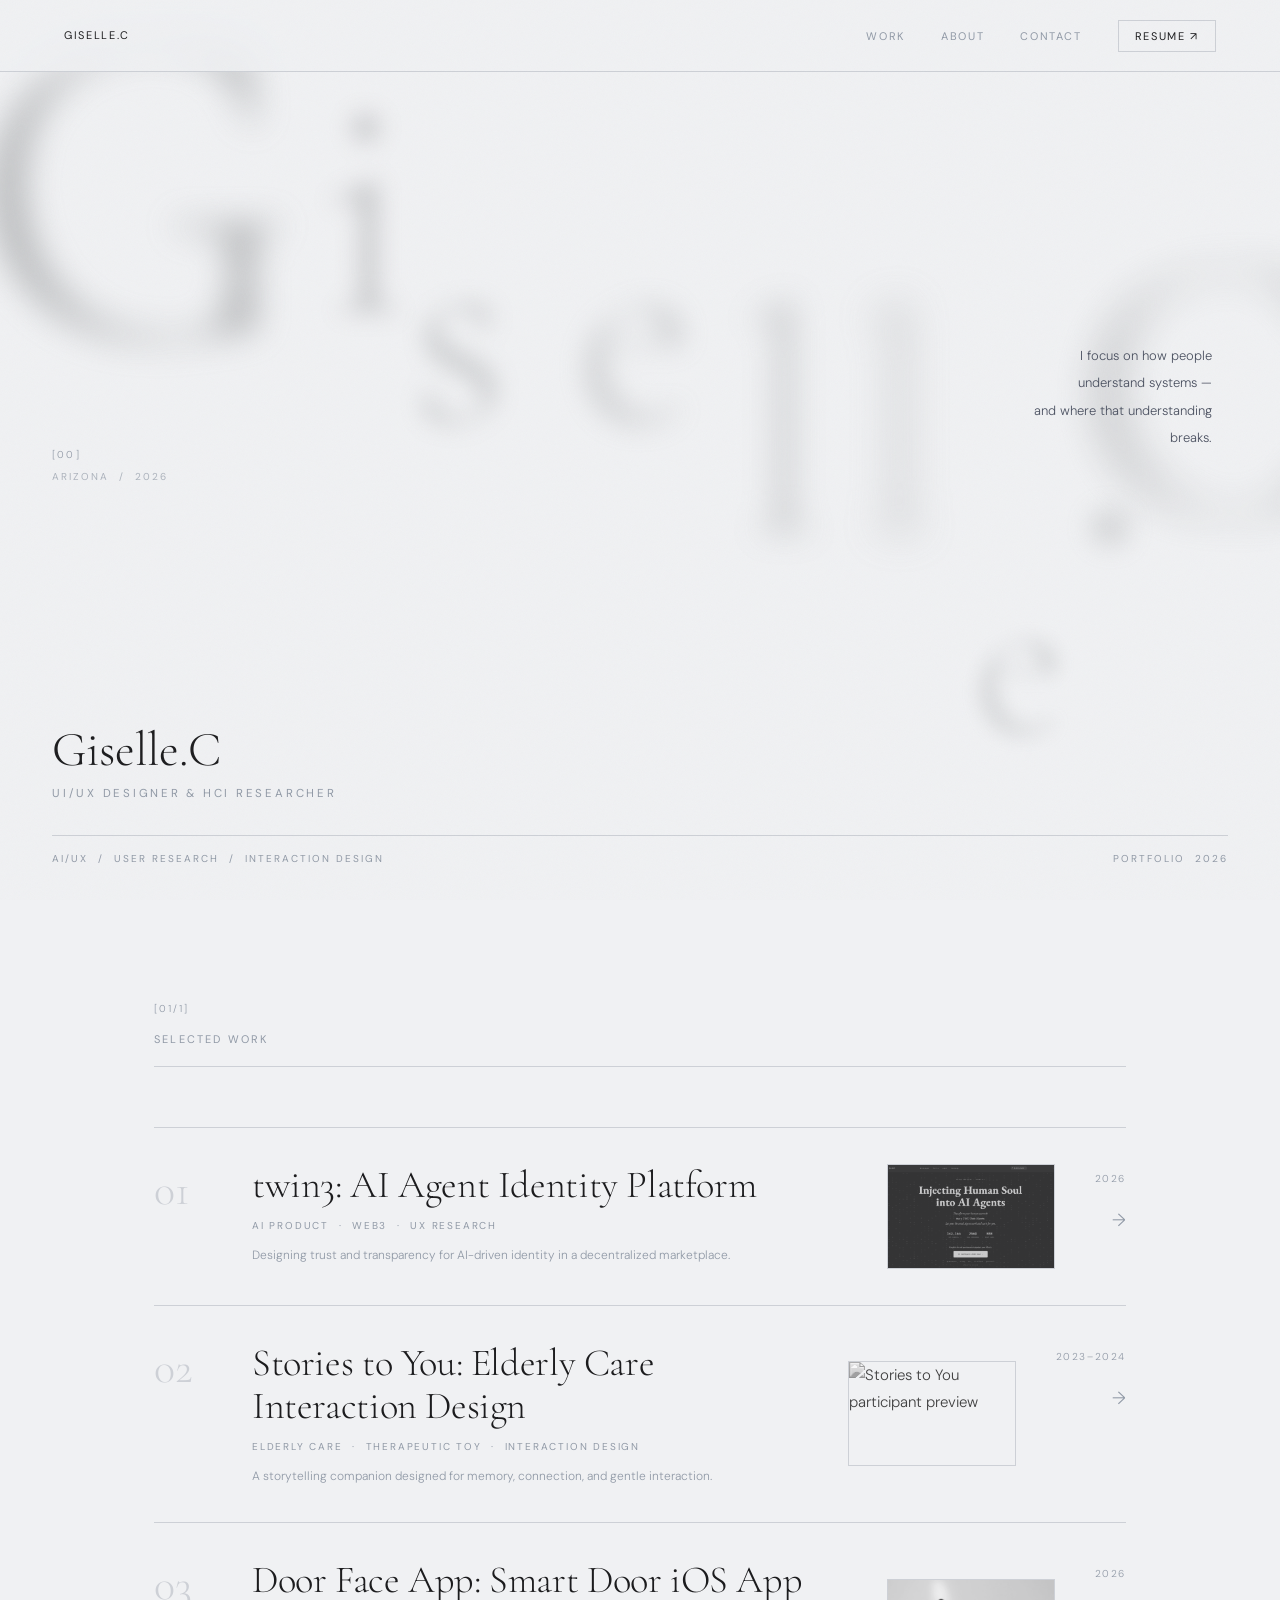
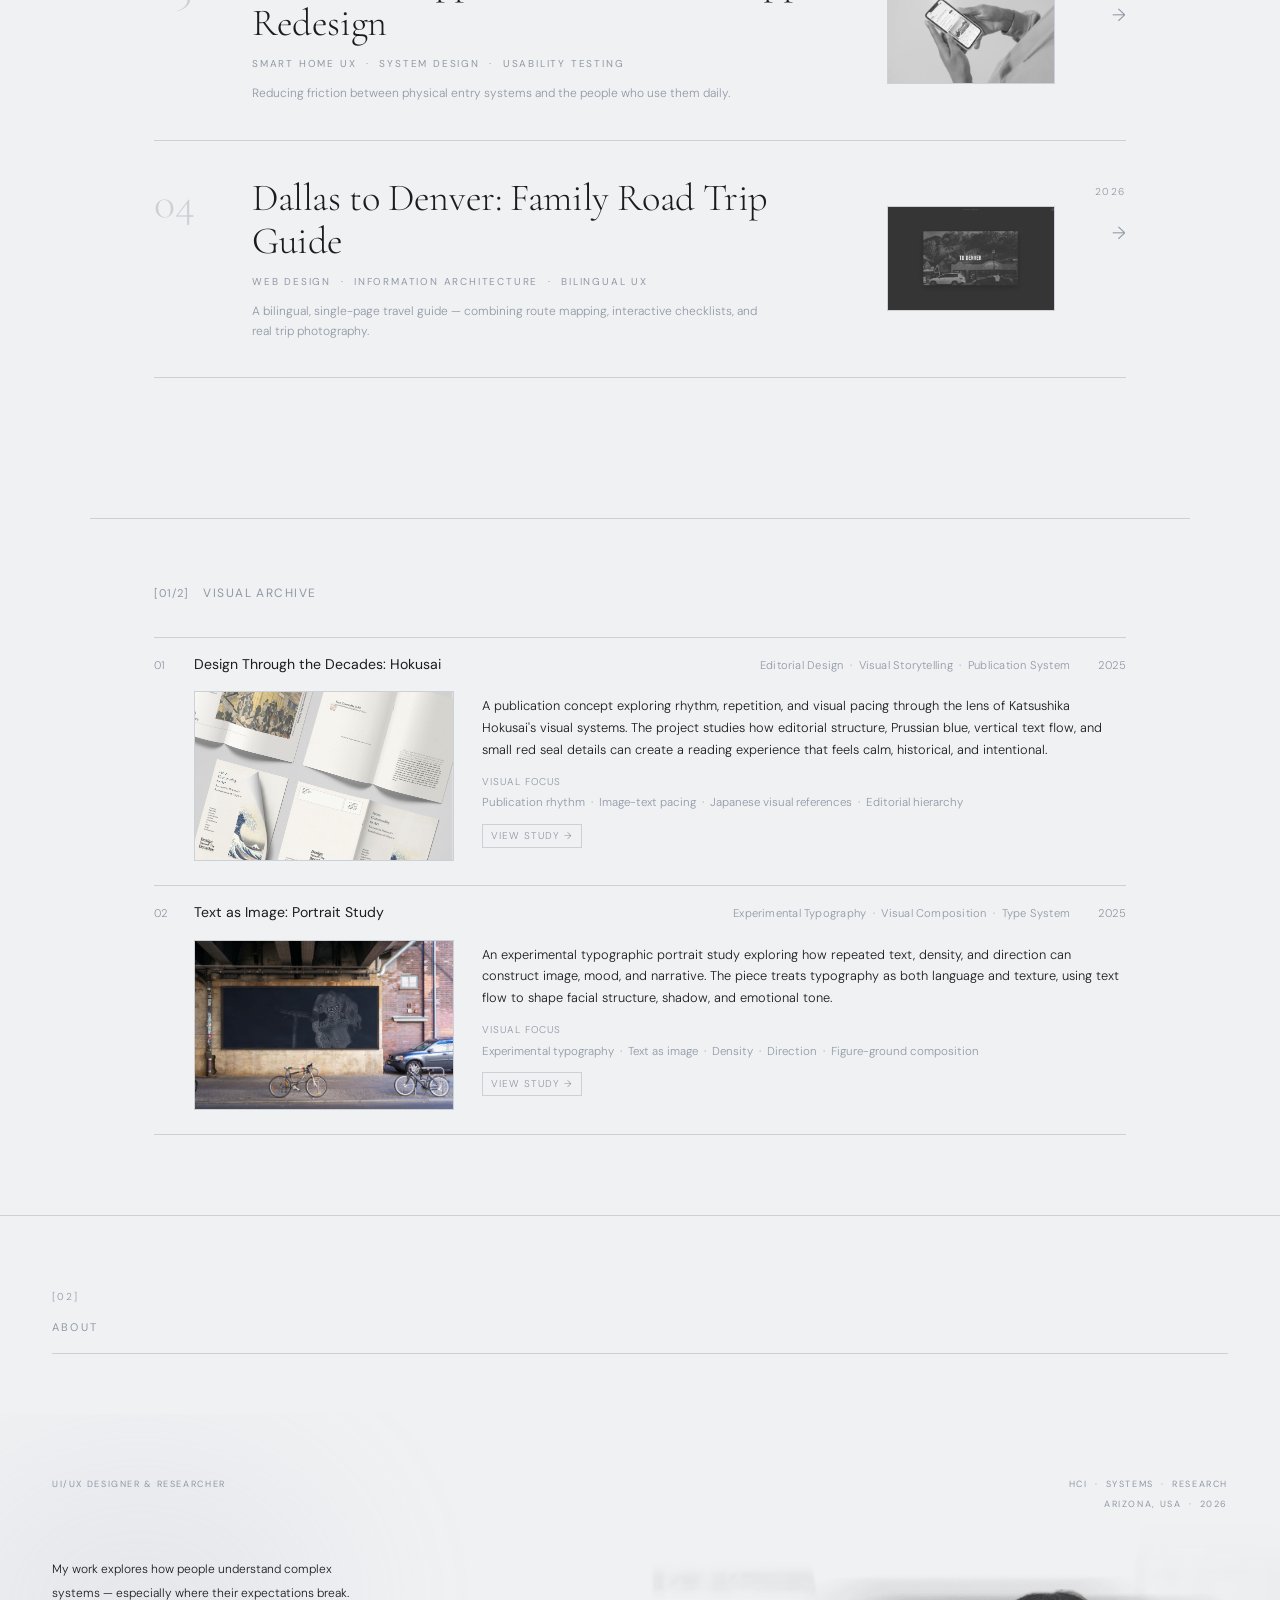
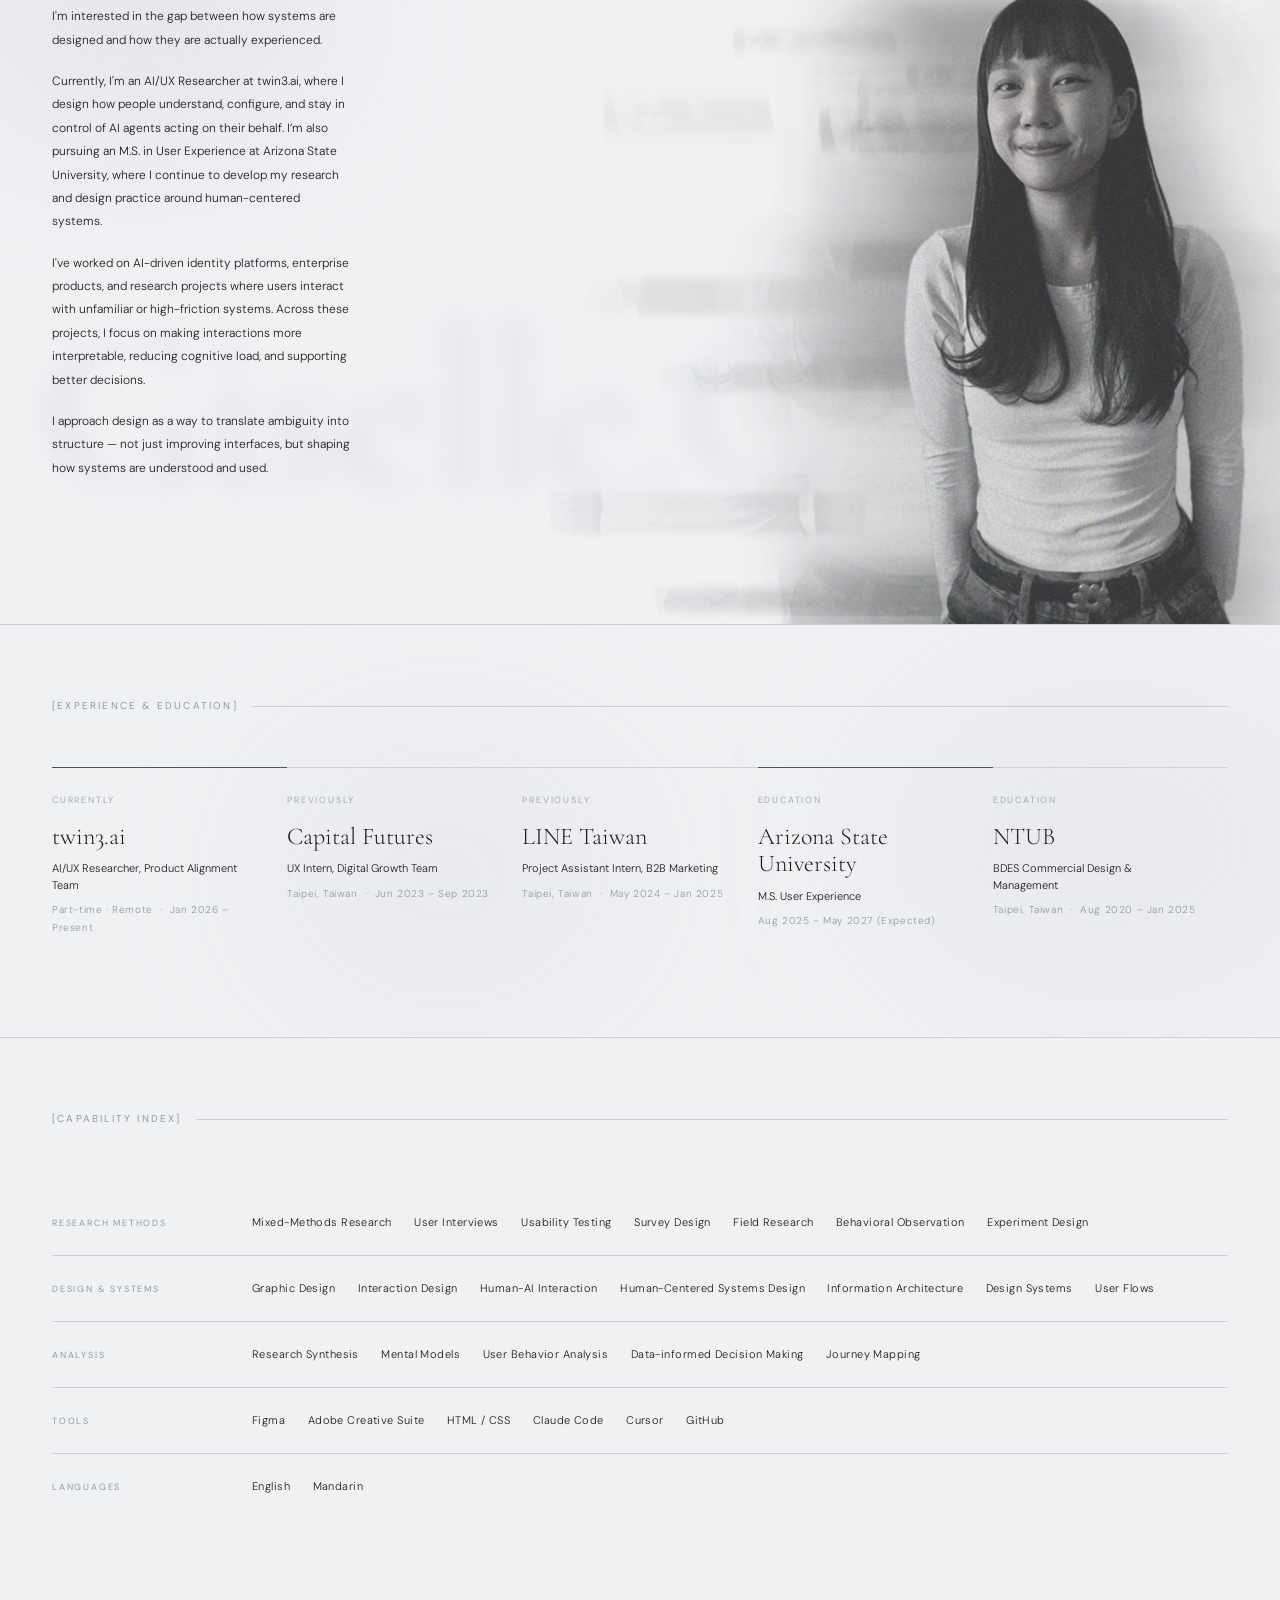
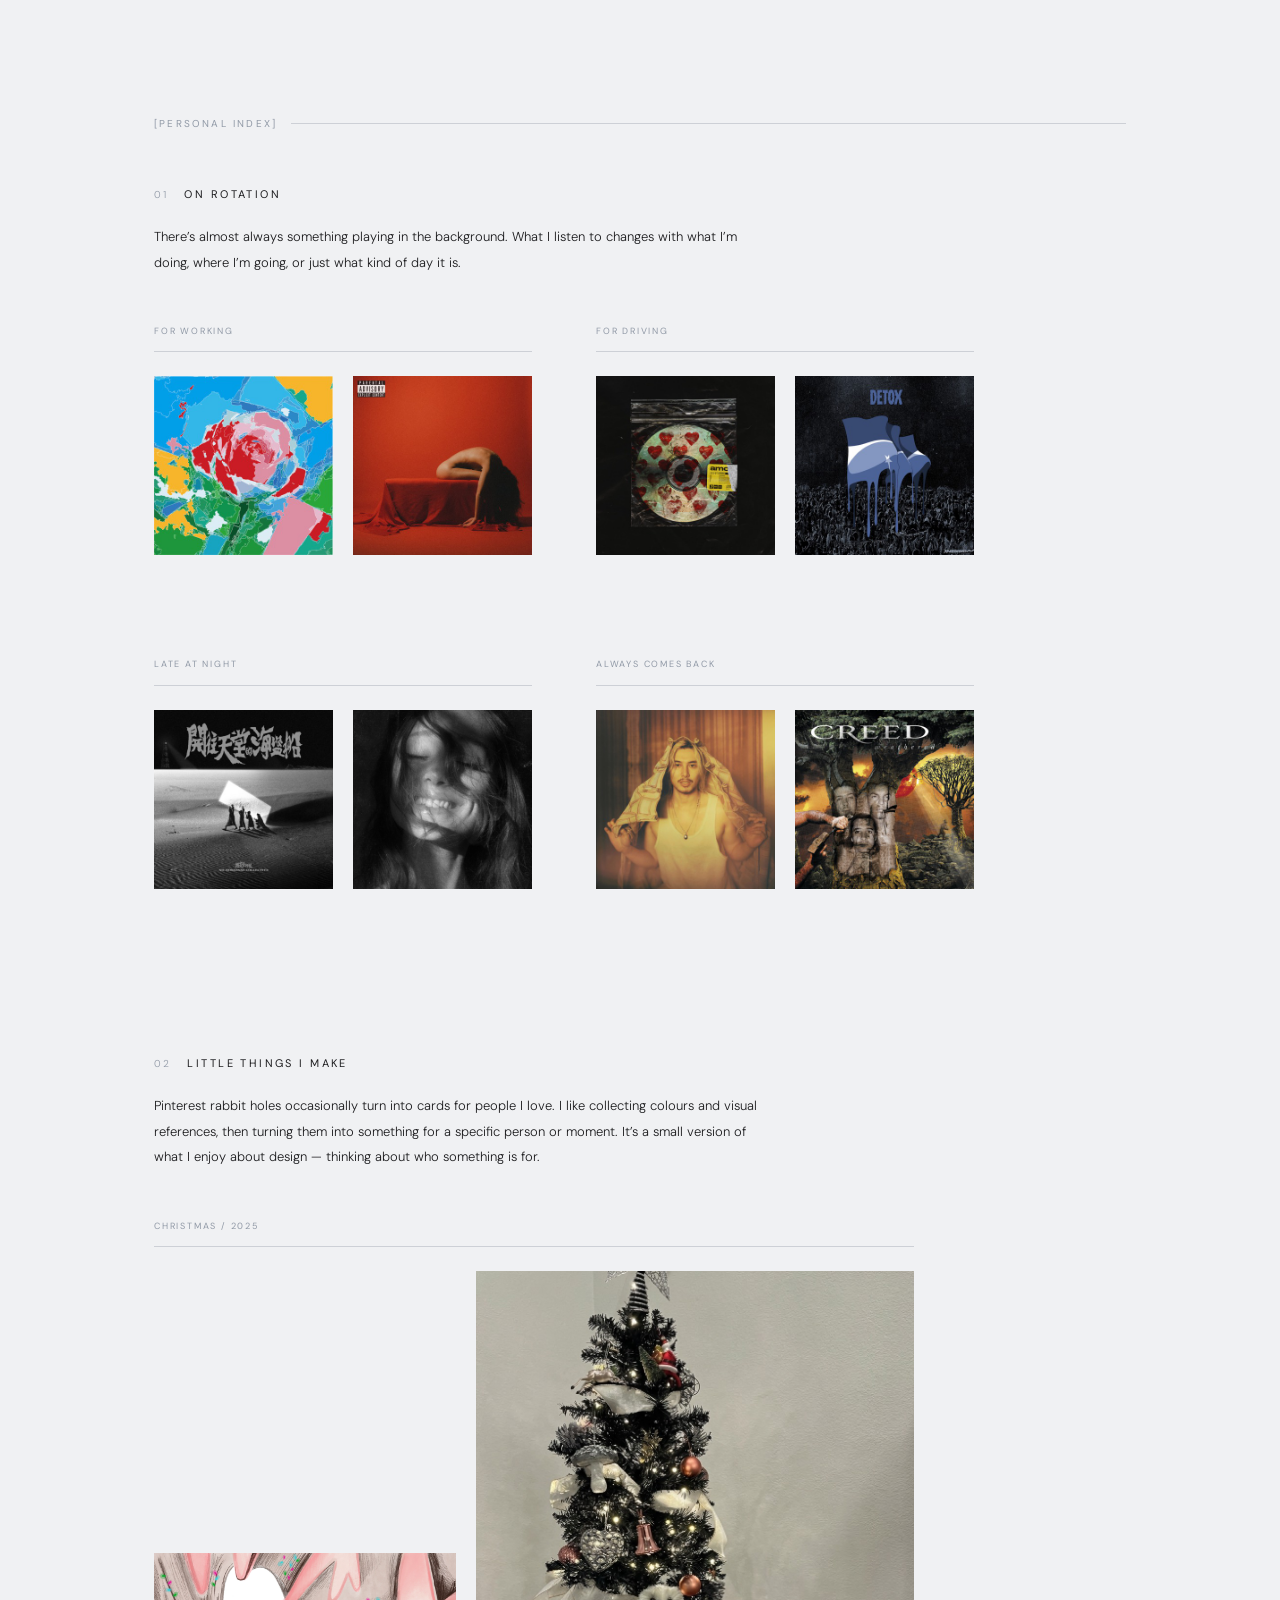
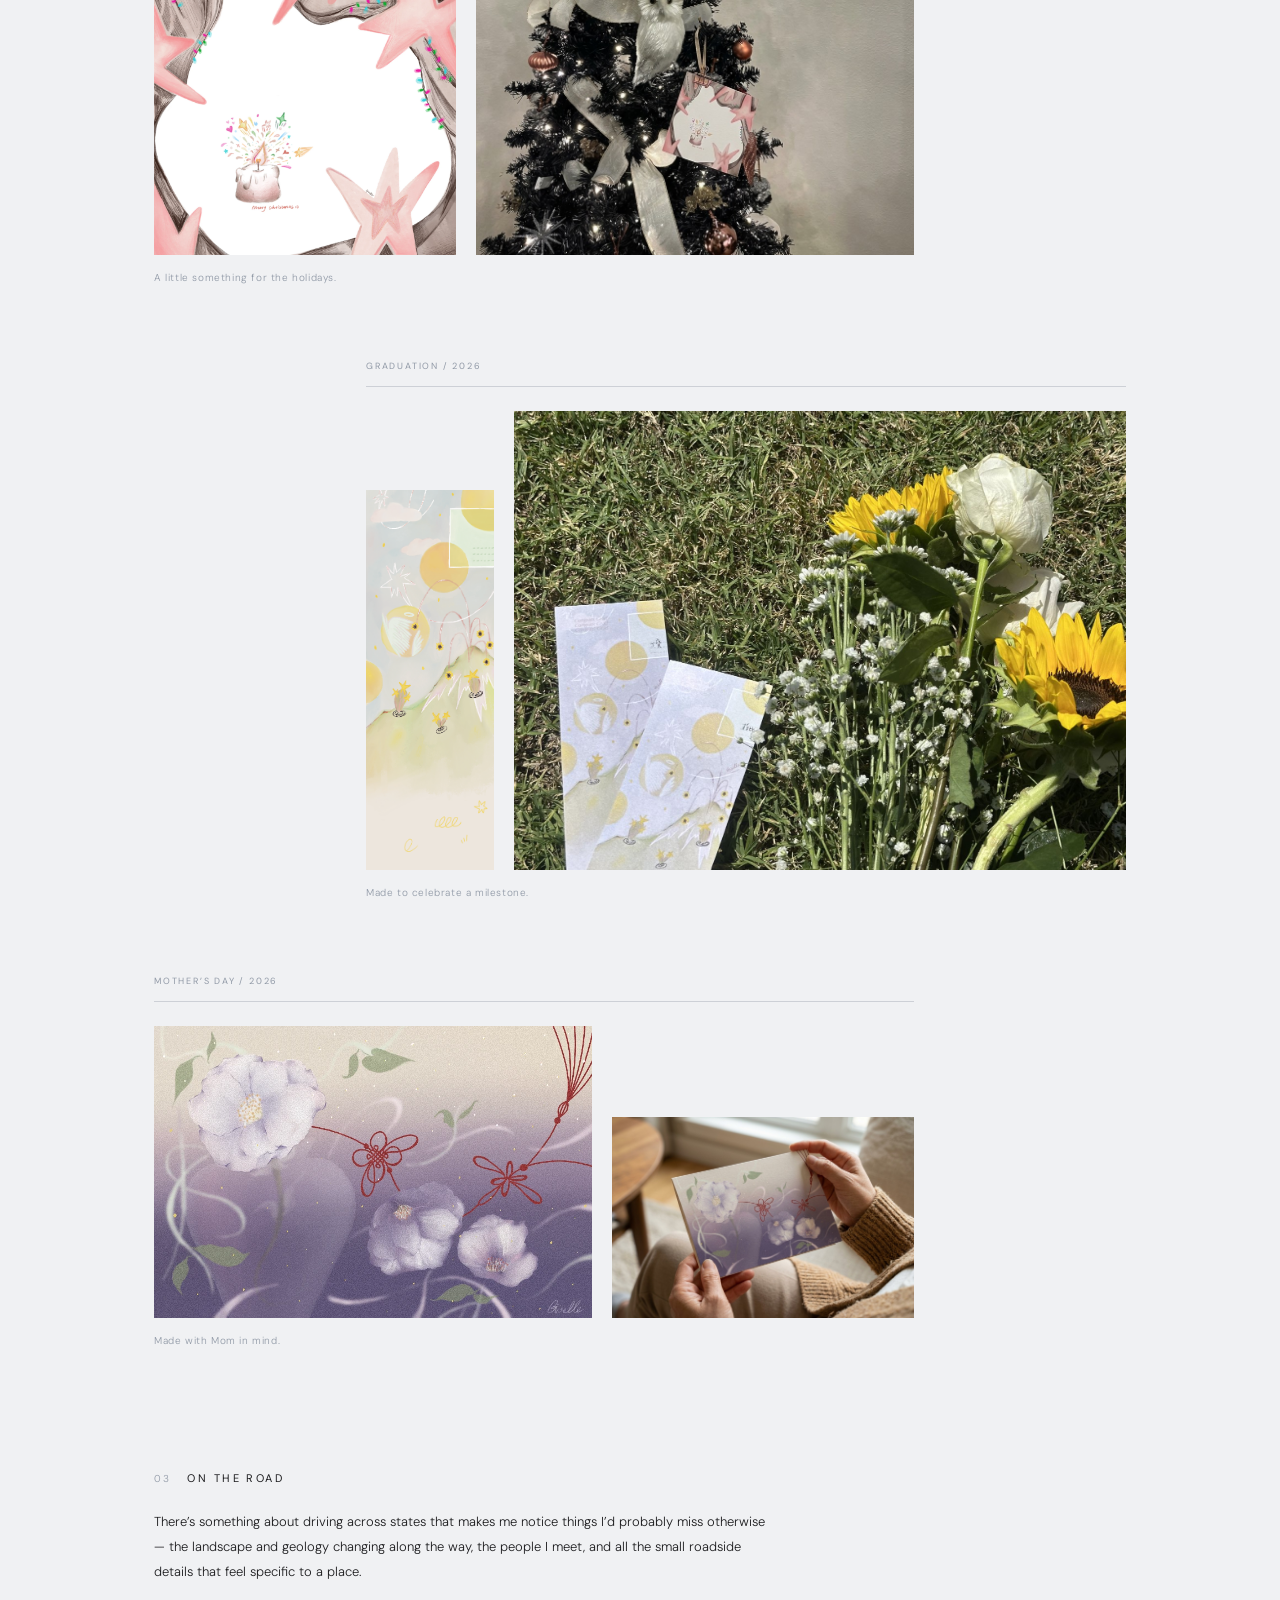
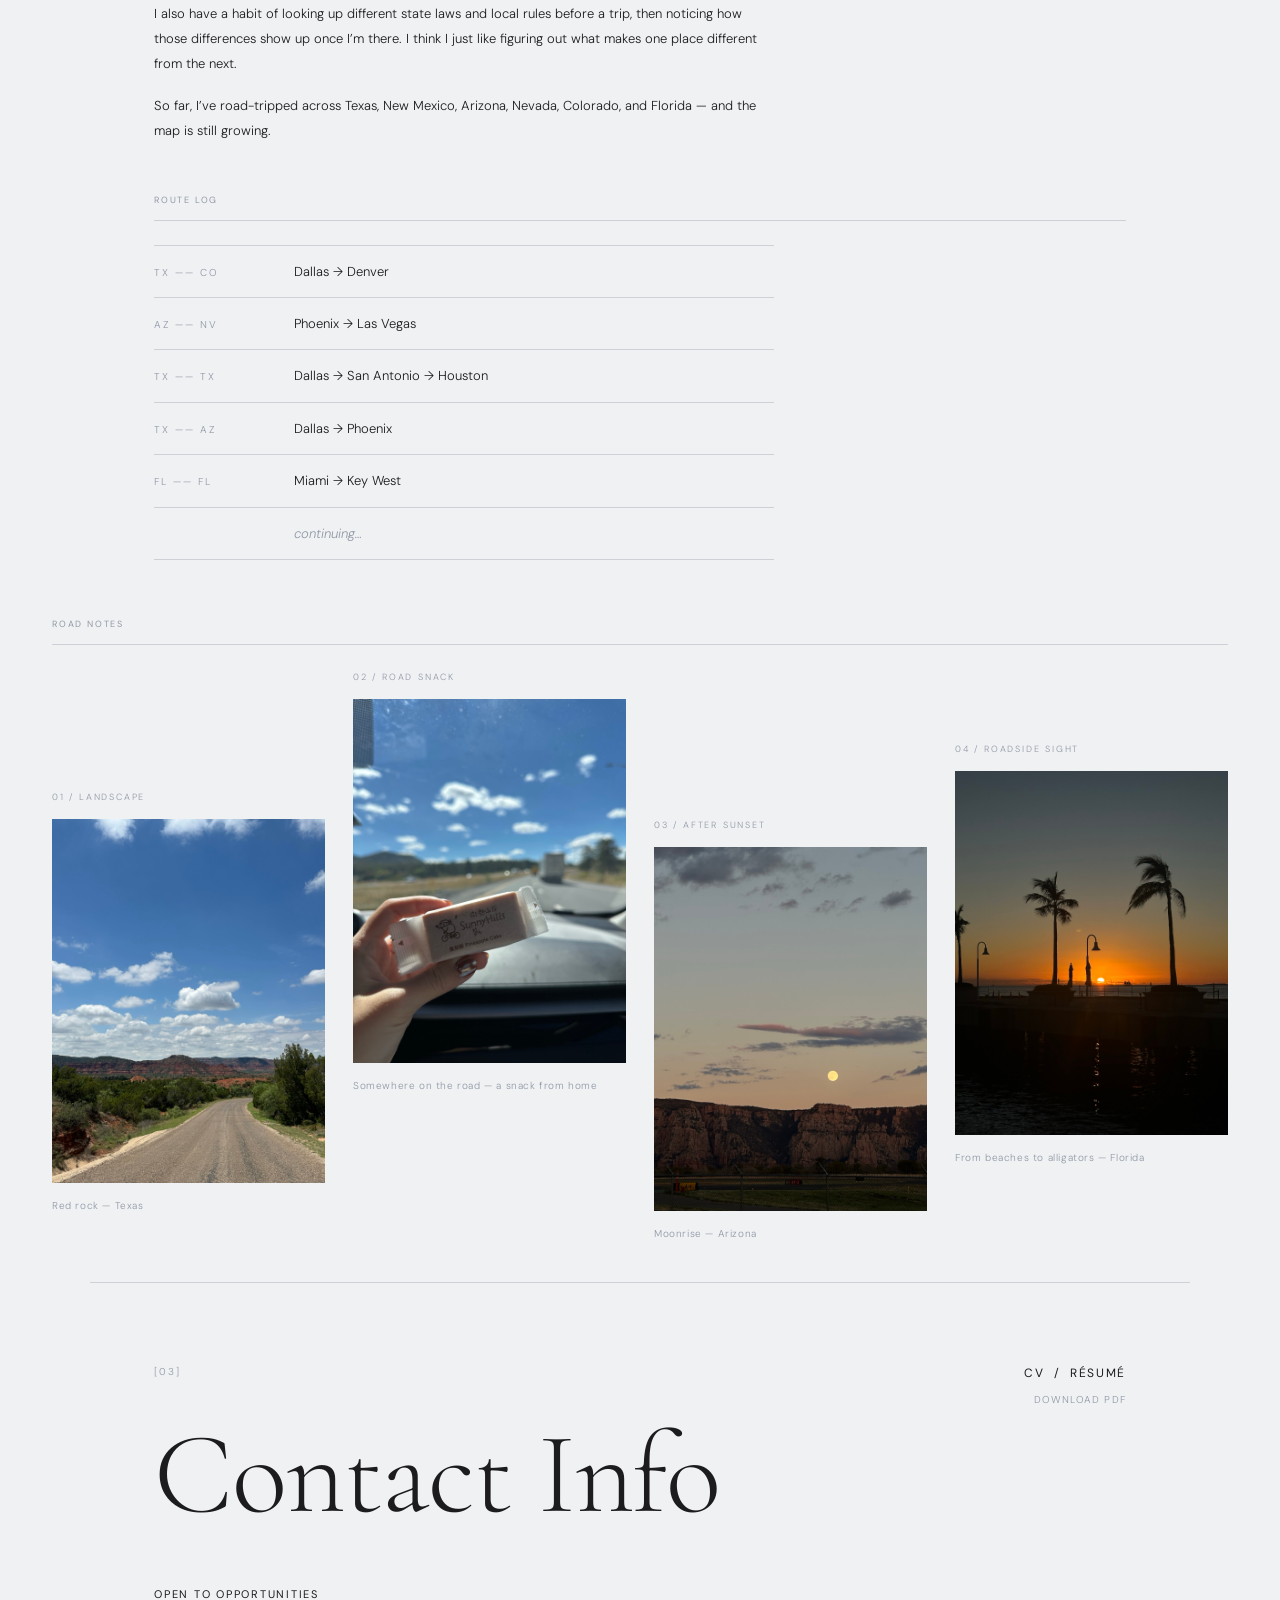
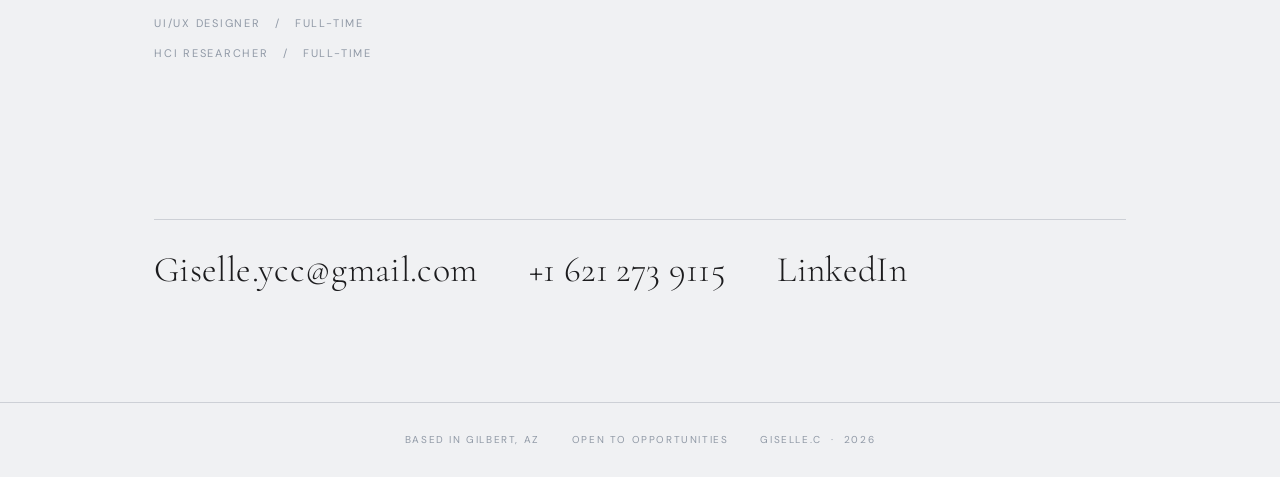
==== index.html @ 0de17c61 "Add the renamed resume and the site edits the previous commit missed The previous commit staged only" ====
<!DOCTYPE html>
<html lang="en">
<head>
  <meta charset="UTF-8" />
  <meta name="viewport" content="width=device-width, initial-scale=1.0" />
  <title>Giselle Chen — UI/UX Designer & HCI Researcher</title>
  <meta name="description" content="Portfolio of Giselle Chen — UI/UX designer and HCI researcher focused on how people understand systems, and where that understanding breaks. AI/UX, user research, interaction design.">
  <meta property="og:title" content="Giselle Chen — UI/UX Designer & HCI Researcher">
  <meta property="og:description" content="I focus on how people understand systems — and where that understanding breaks. Selected work in AI/UX, user research, and interaction design.">
  <meta property="og:type" content="website">
  <meta property="og:url" content="https://giselleyccportfolio.netlify.app/">
  <meta property="og:image" content="https://giselleyccportfolio.netlify.app/Profile.png">

  <!-- Google Fonts: Cormorant Garamond (serif) + DM Sans (sans-serif) -->
  <link rel="preconnect" href="https://fonts.googleapis.com" />
  <link rel="preconnect" href="https://fonts.gstatic.com" crossorigin />
  <link href="https://fonts.googleapis.com/css2?family=Cormorant+Garamond:wght@300;400;500&family=DM+Sans:wght@300;400&display=swap" rel="stylesheet" />

  <link rel="icon" type="image/svg+xml" href="favicon.svg">
  <link rel="stylesheet" href="style.css" />
</head>

<body>

  <!-- Grain texture overlay -->
  <div class="grain-overlay"></div>

  <!-- ============================================================
       NAVIGATION
  ============================================================ -->
  <nav class="nav">
    <span class="nav-name">Giselle.C</span>
    <button class="nav-toggle" aria-label="Open menu" aria-expanded="false" aria-controls="nav-links">
      <span></span>
      <span></span>
    </button>
    <ul class="nav-links" id="nav-links">
      <li><a href="#work">Work</a></li>
      <li><a href="#about">About</a></li>
      <li><a href="#contact">Contact</a></li>
      <li><a href="assets/files/YING-CHEN%20CHEN_Resume.pdf" target="_blank" rel="noopener noreferrer" class="nav-resume">Resume ↗</a></li>
    </ul>
  </nav>


  <!-- ============================================================
       HERO — FULL-BLEED EXHIBITION POSTER
  ============================================================ -->
  <section class="hero">

    <!-- All 9 characters of "Giselle.C" as atmospheric fragments -->
    <span class="hero-letter hero-letter--G"   aria-hidden="true">G</span>
    <span class="hero-letter hero-letter--i"   aria-hidden="true">i</span>
    <span class="hero-letter hero-letter--s"   aria-hidden="true">s</span>
    <span class="hero-letter hero-letter--e1"  aria-hidden="true">e</span>
    <span class="hero-letter hero-letter--l1"  aria-hidden="true">l</span>
    <span class="hero-letter hero-letter--l2"  aria-hidden="true">l</span>
    <span class="hero-letter hero-letter--e2"  aria-hidden="true">e</span>
    <span class="hero-letter hero-letter--dot" aria-hidden="true">.</span>
    <span class="hero-letter hero-letter--C"   aria-hidden="true">C</span>


    <p class="hero-statement">
      I focus on how people<br>
      understand systems —<br>
      and where that understanding<br>
      breaks.
    </p>

    <span class="hero-index">[00]</span>
    <span class="hero-tag hero-tag--loc">Arizona &nbsp;/&nbsp; 2026</span>

    <div class="hero-nameblock">
      <h1 class="hero-name">Giselle.C</h1>
      <p class="hero-role">UI/UX Designer &amp; HCI Researcher</p>
    </div>

    <div class="hero-meta">
      <span class="hero-meta-left"> AI/UX &nbsp;/&nbsp; User Research &nbsp;/&nbsp; Interaction Design</span>
      <span class="hero-meta-right">Portfolio &nbsp;2026</span>
    </div>
  </section>


  <!-- ============================================================
       SELECTED WORK — editorial archive index
       Each row = one project. Thin lines, large serif title,
       small metadata. No cards, no thumbnails.
  ============================================================ -->
  <section class="work" id="work">

    <span class="section-index">[01/1]</span>
    <h2 class="section-label">Selected Work</h2>

    <div class="work-index">

      <!-- ── PROJECT 01 ──────────────────────────────────── -->
      <a class="work-index-item" href="project-twin3.html">
        <div class="work-index-row">

          <span class="work-index-num">01</span>

          <div class="work-index-body">
            <h3 class="work-index-title">twin3: AI Agent Identity Platform</h3>
            <p class="work-index-cats">
              AI Product &nbsp;·&nbsp; Web3 &nbsp;·&nbsp; UX Research
            </p>
            <!-- Replace this line with a one-line project description -->
            <p class="work-index-desc">Designing trust and transparency for AI-driven identity in a decentralized marketplace.</p>
          </div>

          <div class="work-index-thumb"><img loading="lazy" src="assets/twin3/landing-page.png" alt="twin3.ai landing page preview"></div>

          <div class="work-index-right">
            <span class="work-index-year">2026</span>
            <span class="work-index-arrow">→</span>
          </div>

        </div>
      </a>

      <!-- ── PROJECT 02 ──────────────────────────────────── -->
      <a class="work-index-item" href="project-stories-to-you.html">
        <div class="work-index-row">

          <span class="work-index-num">02</span>

          <div class="work-index-body">
            <h3 class="work-index-title">Stories to You: Elderly Care Interaction Design</h3>
            <p class="work-index-cats">
              Elderly Care &nbsp;·&nbsp; Therapeutic Toy &nbsp;·&nbsp; Interaction Design
            </p>
            <p class="work-index-desc">A storytelling companion designed for memory, connection, and gentle interaction.</p>
          </div>

          <div class="work-index-thumb"><img loading="lazy" src="assets/stories-to-you/dsc-0155.jpg" alt="Stories to You participant preview"></div>

          <div class="work-index-right">
            <span class="work-index-year">2023–2024</span>
            <span class="work-index-arrow">→</span>
          </div>

        </div>
      </a>

      <!-- ── PROJECT 03 ──────────────────────────────────── -->
      <a class="work-index-item" href="project-door-face.html">
        <div class="work-index-row">

          <span class="work-index-num">03</span>

          <div class="work-index-body">
            <h3 class="work-index-title">Door Face App: Smart Door iOS App Redesign</h3>
            <p class="work-index-cats">
              Smart Home UX &nbsp;·&nbsp; System Design &nbsp;·&nbsp; Usability Testing
            </p>
            <!-- Replace this line with a one-line project description -->
            <p class="work-index-desc">Reducing friction between physical entry systems and the people who use them daily.</p>
          </div>

          <div class="work-index-thumb"><img loading="lazy" src="assets/door-face/main-pic.png" alt="Door Face App lifestyle preview"></div>

          <div class="work-index-right">
            <span class="work-index-year">2026</span>
            <span class="work-index-arrow">→</span>
          </div>

        </div>
      </a>

      <!-- ── PROJECT 04 ──────────────────────────────────── -->
      <a class="work-index-item" href="project-roadtrip.html">
        <div class="work-index-row">

          <span class="work-index-num">04</span>

          <div class="work-index-body">
            <h3 class="work-index-title">Dallas to Denver: Family Road Trip Guide</h3>
            <p class="work-index-cats">
              Web Design &nbsp;·&nbsp; Information Architecture &nbsp;·&nbsp; Bilingual UX
            </p>
            <p class="work-index-desc">A bilingual, single-page travel guide — combining route mapping, interactive checklists, and real trip photography.</p>
          </div>
          <div class="work-index-thumb"><img loading="lazy" src="assets/roadtrip/roadtrip1.png" alt="Dallas to Denver site preview"></div>

          <div class="work-index-right">
            <span class="work-index-year">2026</span>
            <span class="work-index-arrow">→</span>
          </div>

        </div>
      </a>

    </div><!-- end .work-index -->

  </section>


  <!-- ============================================================
       VISUAL ARCHIVE — compact secondary section
       Sits between Selected Work and About.
       Not linked to full case study pages.
       Hover reveals description + image placeholder.
  ============================================================ -->
  <section class="visual-archive">

    <div class="va-header">
      <span class="va-label">[01/2]</span>
      <span class="va-title">Visual Archive</span>
    </div>

    <div class="va-list">

      <!-- ── ENTRY 01 ─────────────────────────────────────────── -->
      <a class="va-item" href="archive-hokusai.html">
        <div class="va-item-default">
          <span class="va-num">01</span>
          <span class="va-name">Design Through the Decades: Hokusai</span>
          <span class="va-cats">Editorial Design &nbsp;·&nbsp; Visual Storytelling &nbsp;·&nbsp; Publication System</span>
          <span class="va-year">2025</span>
        </div>
        <div class="va-item-reveal">

          <!-- LEFT: preview image -->
          <div class="va-reveal-img">
            <img src="visual-archive-1.jpeg" alt="Design Through the Decades: Hokusai">
          </div>

          <!-- RIGHT: archive note -->
          <div class="va-reveal-text">
            <p class="va-desc">A publication concept exploring rhythm, repetition, and visual pacing through the lens of Katsushika Hokusai's visual systems. The project studies how editorial structure, Prussian blue, vertical text flow, and small red seal details can create a reading experience that feels calm, historical, and intentional.</p>
            <div class="va-focus">
              <span class="va-focus-label">Visual Focus</span>
              <p class="va-focus-text">Publication rhythm &nbsp;·&nbsp; Image-text pacing &nbsp;·&nbsp; Japanese visual references &nbsp;·&nbsp; Editorial hierarchy</p>
            </div>
            <span class="va-note">View Study →</span>
          </div>

        </div>
      </a>

      <!-- ── ENTRY 02 ─────────────────────────────────────────── -->
      <a class="va-item" href="archive-portrait-study.html">
        <div class="va-item-default">
          <span class="va-num">02</span>
          <span class="va-name">Text as Image: Portrait Study</span>
          <span class="va-cats">Experimental Typography &nbsp;·&nbsp; Visual Composition &nbsp;·&nbsp; Type System</span>
          <span class="va-year">2025</span>
        </div>
        <div class="va-item-reveal">

          <!-- LEFT: preview image -->
          <div class="va-reveal-img">
            <img loading="lazy" src="visual-archive-2.jpeg" alt="Text as Image: Portrait Study">
          </div>

          <!-- RIGHT: archive note -->
          <div class="va-reveal-text">
            <p class="va-desc">An experimental typographic portrait study exploring how repeated text, density, and direction can construct image, mood, and narrative. The piece treats typography as both language and texture, using text flow to shape facial structure, shadow, and emotional tone.</p>
            <div class="va-focus">
              <span class="va-focus-label">Visual Focus</span>
              <p class="va-focus-text">Experimental typography &nbsp;·&nbsp; Text as image &nbsp;·&nbsp; Density &nbsp;·&nbsp; Direction &nbsp;·&nbsp; Figure-ground composition</p>
            </div>
            <span class="va-note">View Study →</span>
          </div>

        </div>
      </a>

    </div><!-- end .va-list -->

  </section>


  <!-- ============================================================
       ABOUT — EDITORIAL POSTER + EXPERIENCE GRID
  ============================================================ -->
  <section class="about" id="about">

    <!-- Section header -->
    <div class="about-header">
      <span class="section-index">[02]</span>
      <h2 class="section-label">About</h2>
    </div>

    <!-- ── POSTER ZONE ──────────────────────────────────────────
         Stacey Wang-inspired composition in cold editorial style:
         Large "Giselle.C" sits in the background like a poster title,
         cut-out photo overlaps it, small labels scatter around.
    ─────────────────────────────────────────────────────────── -->
    <div class="about-poster" id="about-poster">

      <!-- Large background name — the core poster element.
           More visible than hero letters, less blurred, intentional. -->
      <span class="about-poster-name" aria-hidden="true">Giselle.C</span>

      <!-- Atmospheric mist blob — blurred shape decoration -->
      <div class="about-mist about-mist--1" aria-hidden="true"></div>

      <!-- Cut-out photo — sits on top of the name text -->
      <!-- Single pre-processed portrait with motion smear baked in Photoshop.
           Replaces the previous multi-layer CSS smear approach. -->
      <div class="about-photo-wrap">
        <img loading="lazy" class="about-photo" src="Profile.png" alt="Giselle.C">
      </div>

      <!-- Scattered small labels — like annotations on a poster -->
      <span class="about-scatter about-scatter--role">UI/UX Designer &amp; Researcher</span>
      <span class="about-scatter about-scatter--field">HCI &nbsp;·&nbsp; Systems &nbsp;·&nbsp; Research</span>
      <span class="about-scatter about-scatter--loc">Arizona, USA &nbsp;·&nbsp; 2026</span>

      <!-- Bio text block — positioned in the open space left of photo -->
      <div class="about-poster-bio">
        <p>
          My work explores how people understand complex systems —
          especially where their expectations break. I'm interested
          in the gap between how systems are designed and how they
          are actually experienced.
        </p>
        <p>
          Currently, I'm an AI/UX Researcher at twin3.ai, where I design how people understand, configure, and stay in control of AI agents acting on their behalf. I’m also pursuing an M.S. in User Experience at Arizona State University, where I continue to develop my research and design practice around human-centered systems.

        </p>
        <p>
          I've worked on AI-driven identity platforms,
          enterprise products, and research projects
          where users interact with unfamiliar or high-friction systems.
          Across these projects,
          I focus on making interactions more interpretable, reducing cognitive load, and supporting better decisions.
        </p>
        <p>
          I approach design as a way to translate ambiguity into structure —
          not just improving interfaces, but shaping how systems are
          understood and used.
        </p>
      </div>
        


    </div><!-- end .about-poster -->


    <!-- ── EXPERIENCE + EDUCATION GRID ────────────────────────
         Editorial archive format — no timeline, no lines.
         4 entries in a grid, each feels like a cold archive card.
         Blurred color blocks float in background as decoration.
    ─────────────────────────────────────────────────────────── -->
    <div class="about-exp" id="about-exp">

      <!-- Decorative atmospheric blurred blocks -->
      <div class="about-mist about-mist--2" aria-hidden="true"></div>
      <div class="about-mist about-mist--3" aria-hidden="true"></div>

      <p class="about-exp-header">
        <span>[Experience &amp; Education]</span>
      </p>

      <div class="about-exp-grid">

        <!-- Currently: twin3.ai -->
       <div class="about-exp-item about-exp-item--active">
          <span class="about-exp-cat">Currently</span>
          <h3 class="about-exp-org">twin3.ai</h3>
          <p class="about-exp-role">AI/UX Researcher, Product Alignment Team</p>
          <p class="about-exp-detail">Part-time · Remote &nbsp;·&nbsp; Jan 2026 – Present</p>
        </div>
        
        <!-- Previously: Capital Futures -->
        <div class="about-exp-item">
          <span class="about-exp-cat">Previously</span>
          <h3 class="about-exp-org">Capital Futures</h3>
          <p class="about-exp-role">UX Intern, Digital Growth Team</p>
          <p class="about-exp-detail">Taipei, Taiwan &nbsp;·&nbsp; Jun 2023 – Sep 2023</p>
        </div>

        <!-- Previously: LINE Taiwan -->
        <div class="about-exp-item">
          <span class="about-exp-cat">Previously</span>
          <h3 class="about-exp-org">LINE Taiwan</h3>
          <p class="about-exp-role">Project Assistant Intern, B2B Marketing</p>
          <p class="about-exp-detail">Taipei, Taiwan &nbsp;·&nbsp; May 2024 – Jan 2025</p>
        </div>

        

        <!-- Education: ASU -->
        <div class="about-exp-item about-exp-item--active">
          <span class="about-exp-cat">Education</span>
          <h3 class="about-exp-org">Arizona State University</h3>
          <p class="about-exp-role">M.S. User Experience</p>
          <p class="about-exp-detail">Aug 2025 – May 2027 (Expected)</p>
        </div>

        <!-- Education: NTUB -->
        <div class="about-exp-item">
          <span class="about-exp-cat">Education</span>
          <h3 class="about-exp-org">NTUB</h3>
          <p class="about-exp-role">BDES Commercial Design &amp; Management</p>
          <p class="about-exp-detail">Taipei, Taiwan &nbsp;·&nbsp; Aug 2020 – Jan 2025</p>
        </div>

      </div>
    </div><!-- end .about-exp -->


    <!-- ── CAPABILITY INDEX ──────────────────────────────────────
         Archive-style skills catalog. Four categories, each with
         a hairline top border and small uppercase label.
         No icons, no bars — purely typographic.
    ─────────────────────────────────────────────────────────── -->
    <div class="about-skills">

      <p class="about-exp-header">
        <span>[Capability Index]</span>
      </p>

      <!-- Research Methods -->
      <div class="skills-group">
        <span class="skills-cat">Research Methods</span>
        <div class="skills-list">
          <span class="skills-item">Mixed-Methods Research</span>
          <span class="skills-item">User Interviews</span>
          <span class="skills-item">Usability Testing</span>
          <span class="skills-item">Survey Design</span>
          <span class="skills-item">Field Research</span>
          <span class="skills-item">Behavioral Observation</span>
          <span class="skills-item">Experiment Design</span>
        </div>
      </div>

      <!-- Design & Systems -->
      <div class="skills-group">
        <span class="skills-cat">Design &amp; Systems</span>
        <div class="skills-list">
          <span class="skills-item">Graphic Design</span>
          <span class="skills-item">Interaction Design</span>
          <span class="skills-item">Human-AI Interaction</span>
          <span class="skills-item">Human-Centered Systems Design</span>
          <span class="skills-item">Information Architecture</span>
          <span class="skills-item">Design Systems</span>
          <span class="skills-item">User Flows</span>
        </div>
      </div>

      <!-- Analysis -->
      <div class="skills-group">
        <span class="skills-cat">Analysis</span>
        <div class="skills-list">
          <span class="skills-item">Research Synthesis</span>
          <span class="skills-item">Mental Models</span>
          <span class="skills-item">User Behavior Analysis</span>
          <span class="skills-item">Data-informed Decision Making</span>
          <span class="skills-item">Journey Mapping</span>
        </div>
      </div>

      <!-- Tools -->
      <div class="skills-group">
        <span class="skills-cat">Tools</span>
        <div class="skills-list">
          <span class="skills-item">Figma</span>
          <span class="skills-item">Adobe Creative Suite</span>
          <span class="skills-item">HTML / CSS</span>
          <span class="skills-item">Claude Code</span>
          <span class="skills-item">Cursor</span>
          <span class="skills-item">GitHub</span>
        </div>
      </div>

      <div class="skills-group">
        <span class="skills-cat">Languages</span>
        <div class="skills-list">
          <span class="skills-item">English</span>
          <span class="skills-item">Mandarin</span>
        </div>
      </div>

    </div><!-- end .about-skills -->

    <!-- ───────────────────────────────────────────────────────────
         [Personal Index] — who Giselle is outside the professional
         profile above. Same visual language as the two blocks
         before it, so it continues the portfolio rather than
         interrupting it.
    ─────────────────────────────────────────────────────────── -->
    <div class="about-personal">

      <p class="about-exp-header">
        <span>[Personal Index]</span>
      </p>

      <!-- 01 · On rotation ──────────────────────────────────── -->
      <div class="pi-module">
        <div class="pi-head">
          <span class="pi-num">01</span>
          <h3 class="pi-title">On Rotation</h3>
        </div>
        <p class="pi-intro">There&rsquo;s almost always something playing in the background. What I listen to changes with what I&rsquo;m doing, where I&rsquo;m going, or just what kind of day it is.</p>

        <div class="pi-music">
        <div class="pi-music-group">
          <span class="pi-label">For Working</span>
          <div class="pi-covers">
            <a class="pi-cover" href="https://open.spotify.com/album/0Y4IC6WjQwJOtPNfzGHe75" target="_blank" rel="noopener noreferrer">
              <img loading="lazy" src="assets/personal/music/the-rose-rose.jpg" alt="The Rose — ROSE album cover">
              <span class="pi-cover-meta">
                <span class="pi-cover-artist">The Rose</span>
                <span class="pi-cover-album">ROSE</span>
              </span>
            </a>
            <a class="pi-cover" href="https://open.spotify.com/album/1x6eC7V3NYQmscUnF9AK6T" target="_blank" rel="noopener noreferrer">
              <img loading="lazy" src="assets/personal/music/bad-omens-death-of-peace-of-mind.jpg" alt="Bad Omens — The Death of Peace of Mind album cover">
              <span class="pi-cover-meta">
                <span class="pi-cover-artist">Bad Omens</span>
                <span class="pi-cover-album">The Death of Peace of Mind</span>
              </span>
            </a>
          </div>
        </div>
        <div class="pi-music-group">
          <span class="pi-label">For Driving</span>
          <div class="pi-covers">
            <a class="pi-cover" href="https://open.spotify.com/album/04mkS7FooK8fRbB626T9NR" target="_blank" rel="noopener noreferrer">
              <img loading="lazy" src="assets/personal/music/bring-me-the-horizon-amo.jpg" alt="Bring Me The Horizon — amo album cover">
              <span class="pi-cover-meta">
                <span class="pi-cover-artist">Bring Me The Horizon</span>
                <span class="pi-cover-album">amo</span>
              </span>
            </a>
            <a class="pi-cover" href="https://open.spotify.com/album/3kbT2L3KUCnl547a6zZKKE" target="_blank" rel="noopener noreferrer">
              <img loading="lazy" src="assets/personal/music/one-ok-rock-detox.jpg" alt="ONE OK ROCK — DETOX album cover">
              <span class="pi-cover-meta">
                <span class="pi-cover-artist">ONE OK ROCK</span>
                <span class="pi-cover-album">DETOX</span>
              </span>
            </a>
          </div>
        </div>
        <div class="pi-music-group">
          <span class="pi-label">Late at Night</span>
          <div class="pi-covers">
            <a class="pi-cover" href="https://open.spotify.com/album/4MeuCJLMPrbkEO8Q9alBtQ" target="_blank" rel="noopener noreferrer">
              <img loading="lazy" src="assets/personal/music/nonsense-collection-pirate-ship.jpg" alt="無妄合作社 — 開往天堂的海盜船 album cover">
              <span class="pi-cover-meta">
                <span class="pi-cover-artist">無妄合作社</span>
                <span class="pi-cover-album">開往天堂的海盜船</span>
              </span>
            </a>
            <a class="pi-cover" href="https://open.spotify.com/album/2k4FmEtXR0WiDW0Ac2QArT" target="_blank" rel="noopener noreferrer">
              <img loading="lazy" src="assets/personal/music/ariana-grande-petal.jpg" alt="Ariana Grande — petal album cover">
              <span class="pi-cover-meta">
                <span class="pi-cover-artist">Ariana Grande</span>
                <span class="pi-cover-album">petal</span>
              </span>
            </a>
          </div>
        </div>
        <div class="pi-music-group">
          <span class="pi-label">Always Comes Back</span>
          <div class="pi-covers">
            <a class="pi-cover" href="https://open.spotify.com/album/6ELurkxQnAif7u5Vv6Wly9" target="_blank" rel="noopener noreferrer">
              <img loading="lazy" src="assets/personal/music/fujii-kaze-prema.jpg" alt="Fujii Kaze — Prema album cover">
              <span class="pi-cover-meta">
                <span class="pi-cover-artist">Fujii Kaze</span>
                <span class="pi-cover-album">Prema</span>
              </span>
            </a>
            <a class="pi-cover" href="https://open.spotify.com/album/2ENlJXygQX6en4iziijet6" target="_blank" rel="noopener noreferrer">
              <img loading="lazy" src="assets/personal/music/creed-weathered.jpg" alt="Creed — Weathered album cover">
              <span class="pi-cover-meta">
                <span class="pi-cover-artist">Creed</span>
                <span class="pi-cover-album">Weathered</span>
              </span>
            </a>
          </div>
        </div>
        </div>
      </div>

      <!-- 02 · Little things I make ─────────────────────────── -->
      <div class="pi-module">
        <div class="pi-head">
          <span class="pi-num">02</span>
          <h3 class="pi-title">Little Things I Make</h3>
        </div>
        <p class="pi-intro">Pinterest rabbit holes occasionally turn into cards for people I love. I like collecting colours and visual references, then turning them into something for a specific person or moment. It&rsquo;s a small version of what I enjoy about design &mdash; thinking about who something is for.</p>

        <div class="pi-occasion">
          <span class="pi-label">Christmas / 2025</span>
          <div class="pi-pair pi-pair--wide-last">
            <img loading="lazy" src="assets/personal/christmas-artwork.webp" alt="Original illustration for a Christmas card — pink stars and a candle, hand-drawn">
            <img loading="lazy" src="assets/personal/christmas-on-tree.jpg" alt="The printed Christmas card hanging on a decorated tree">
          </div>
          <p class="pi-caption">A little something for the holidays.</p>
        </div>

        <div class="pi-occasion">
          <span class="pi-label">Graduation / 2026</span>
          <div class="pi-pair pi-pair--slim-first">
            <img loading="lazy" src="assets/personal/graduation-artwork.png" alt="Original illustration for a graduation card — sun, stars and a hillside">
            <img loading="lazy" src="assets/personal/graduation-cards.jpg" alt="Two printed graduation cards laid on grass beside a bouquet of sunflowers">
          </div>
          <p class="pi-caption">Made to celebrate a milestone.</p>
        </div>

        <div class="pi-occasion">
          <span class="pi-label">Mother&rsquo;s Day / 2026</span>
          <div class="pi-pair pi-pair--wide-first">
            <img loading="lazy" src="assets/personal/mothersday-artwork.webp" alt="Original illustration for a Mother's Day card — pale camellias and red knotwork on a violet gradient">
            <img loading="lazy" src="assets/personal/mothersday-in-hand.jpg" alt="The printed Mother's Day card held in two hands by a window">
          </div>
          <p class="pi-caption">Made with Mom in mind.</p>
        </div>
      </div>

      <!-- 03 · On the road ──────────────────────────────────── -->
      <div class="pi-module">
        <div class="pi-head">
          <span class="pi-num">03</span>
          <h3 class="pi-title">On the Road</h3>
        </div>
        <p class="pi-intro">There&rsquo;s something about driving across states that makes me notice things I&rsquo;d probably miss otherwise &mdash; the landscape and geology changing along the way, the people I meet, and all the small roadside details that feel specific to a place.</p>
        <p class="pi-intro">I also have a habit of looking up different state laws and local rules before a trip, then noticing how those differences show up once I&rsquo;m there. I think I just like figuring out what makes one place different from the next.</p>
        <p class="pi-intro">So far, I&rsquo;ve road-tripped across Texas, New Mexico, Arizona, Nevada, Colorado, and Florida &mdash; and the map is still growing.</p>

        <span class="pi-label">Route Log</span>
        <div class="pi-routes">
          <div class="pi-route">
            <span class="pi-route-states">TX &mdash;&mdash; CO</span>
            <span class="pi-route-name">Dallas &rarr; Denver</span>
          </div>
          <div class="pi-route">
            <span class="pi-route-states">AZ &mdash;&mdash; NV</span>
            <span class="pi-route-name">Phoenix &rarr; Las Vegas</span>
          </div>
          <div class="pi-route">
            <span class="pi-route-states">TX &mdash;&mdash; TX</span>
            <span class="pi-route-name">Dallas &rarr; San Antonio &rarr; Houston</span>
          </div>
          <div class="pi-route">
            <span class="pi-route-states">TX &mdash;&mdash; AZ</span>
            <span class="pi-route-name">Dallas &rarr; Phoenix</span>
          </div>
          <div class="pi-route">
            <span class="pi-route-states">FL &mdash;&mdash; FL</span>
            <span class="pi-route-name">Miami &rarr; Key West</span>
          </div>
          <div class="pi-route pi-route--more">
            <span class="pi-route-states">&nbsp;</span>
            <span class="pi-route-name">continuing&hellip;</span>
          </div>
        </div>

        <span class="pi-label pi-wide">Road Notes</span>
        <div class="pi-notes pi-wide">
          <div class="pi-note">
            <span class="pi-note-idx">01 / Landscape</span>
            <img loading="lazy" src="assets/personal/road-01-landscape.jpg" alt="An empty road curving toward red rock cliffs under a wide blue sky">
            <p class="pi-caption">Red rock &mdash; Texas</p>
          </div>
          <div class="pi-note">
            <span class="pi-note-idx">02 / Road Snack</span>
            <img loading="lazy" src="assets/personal/road-02-snack.jpg" alt="A hand holding a Sunny Hills pineapple cake against the windscreen on a highway">
            <p class="pi-caption">Somewhere on the road &mdash; a snack from home</p>
          </div>
          <div class="pi-note">
            <span class="pi-note-idx">03 / After Sunset</span>
            <img loading="lazy" src="assets/personal/road-03-moonrise.jpg" alt="A full moon rising over a canyon rim at dusk">
            <p class="pi-caption">Moonrise &mdash; Arizona</p>
          </div>
          <div class="pi-note">
            <span class="pi-note-idx">04 / Roadside Sight</span>
            <img loading="lazy" src="assets/personal/road-04-florida.jpg" alt="Palm trees silhouetted against an orange sunset over the water">
            <p class="pi-caption">From beaches to alligators &mdash; Florida</p>
          </div>
        </div>
      </div>

    </div><!-- end .about-personal -->

  </section>


  <!-- ============================================================
       CONTACT / INDEX — editorial poster layout
       Inspired by PASTOE: large title top-left, CV top-right,
       role labels mid-left, contact info as large bottom bar.
  ============================================================ -->
  <section class="contact" id="contact">

    <!-- Index marker top-left -->
    <span class="section-index contact-index">[03]</span>

    <!-- CV / Résumé link — top right -->
    <div class="contact-aside">
      <a href="assets/files/YING-CHEN%20CHEN_Resume.pdf" target="_blank" rel="noopener noreferrer" class="contact-aside-link">
        CV &nbsp;/&nbsp; Résumé
      </a>
      <span class="contact-aside-sub">Download PDF</span>
    </div>

    <!-- Large display title -->
    <h2 class="contact-title">
      Contact  Info
    </h2>

    <div class="contact-roles-title">
      <span class="contact-role-title">Open to Opportunities</span>
    </div>

    <!-- Role / availability labels -->
    <div class="contact-roles">
      <span class="contact-role">UI/UX Designer &nbsp;&nbsp;/&nbsp;&nbsp; Full-time</span>
      <span class="contact-role">HCI Researcher &nbsp;&nbsp;/&nbsp;&nbsp; Full-time</span>
    </div>

    <!-- Spacer: fills remaining space between roles and bar -->
    <div class="contact-spacer" aria-hidden="true"></div>

    <!-- Bottom bar — large contact info -->
    <div class="contact-bar">
      <a href="mailto:Giselle.ycc@gmail.com" class="contact-bar-item">Giselle.ycc@gmail.com</a>
      <a href="tel:+16212739115" class="contact-bar-item">+1 621 273 9115</a>
      <a href="https://linkedin.com/in/gisellechenycc" class="contact-bar-item" target="_blank" rel="noopener noreferrer">LinkedIn</a>
    </div>

  </section>

  <!-- Footer — site closing line -->
  <footer class="site-footer">
    <span>Based in Gilbert, AZ</span>
    <span>Open to opportunities</span>
    <span>Giselle.C &nbsp;·&nbsp; 2026</span>
  </footer>

  <script src="script.js"></script>

</body>
</html>
---- style.css ----
/* ============================================================
   RESET & BASE
   Removes browser default spacing and sets box-sizing
   so padding doesn't accidentally expand element sizes.
============================================================ */
*, *::before, *::after {
  margin: 0;
  padding: 0;
  box-sizing: border-box;
}

/* ============================================================
   ROOT VARIABLES
   All colors and fonts defined in one place.
   Change a value here and it updates everywhere.
============================================================ */
:root {
  --color-bg:        #F0F1F3;   /* cool pale blue-gray white */
  --color-surface:   #E4E6EA;   /* cool light gray for surfaces */
  --color-text:      #1C1C1E;   /* soft black, slightly cool */
  --color-muted:     #9099A6;   /* steel blue-gray for labels */
  --color-accent:    #4A5260;   /* dark steel for hover states */
  --color-line:      #CDD0D6;   /* cool hairline dividers */

  --font-serif:  'Cormorant Garamond', Georgia, serif;
  --font-sans:   'DM Sans', system-ui, sans-serif;

  --max-width: 1100px;          /* maximum content width */
  --side-pad:  clamp(24px, 5vw, 80px); /* responsive side padding */
}

/* ============================================================
   SCROLL SNAP
   proximity — only snaps when near a snap point, never forces.
   Calm and editorial, not bouncy or locked.
   scroll-behavior: smooth for anchor-link navigation.
============================================================ */
html {
  scroll-snap-type: y proximity;   /* gentle snap — doesn't trap the user */
  scroll-behavior: smooth;
}

/* Each snap target — aligns its top edge to the viewport top.
   scroll-margin-top compensates for the fixed nav (~66px tall). */
.hero {
  scroll-snap-align: start;
}

.work,
#about-poster,
#about-exp,
.contact {
  scroll-snap-align: start;
  scroll-margin-top: 66px;         /* nav height offset */
}

/* ============================================================
   BODY
   Sets background color, default font, text color, and
   a gentle fade-in when the page first loads.
============================================================ */
body {
  background-color: var(--color-bg);
  color: var(--color-text);
  font-family: var(--font-sans);
  font-weight: 300;
  font-size: 15px;
  line-height: 1.8;
  opacity: 0.85;                 /* starts near-visible, never blank */
  animation: fadeIn 0.4s ease forwards; /* quick settle-in on load */
}

/* The fade-in animation */
@keyframes fadeIn {
  to { opacity: 1; }
}

/* ============================================================
   GRAIN OVERLAY
   A full-screen fixed layer with a noise SVG pattern.
   It sits on top of everything but lets clicks pass through.
   Gives the page a tactile, printed-paper feel.
============================================================ */
.grain-overlay {
  position: fixed;
  inset: 0;                      /* covers the entire viewport */
  pointer-events: none;          /* won't block clicks */
  z-index: 999;
  opacity: 0.035;
  background-image: url("data:image/svg+xml,%3Csvg viewBox='0 0 256 256' xmlns='http://www.w3.org/2000/svg'%3E%3Cfilter id='noise'%3E%3CfeTurbulence type='fractalNoise' baseFrequency='0.9' numOctaves='4' stitchTiles='stitch'/%3E%3C/filter%3E%3Crect width='100%25' height='100%25' filter='url(%23noise)'/%3E%3C/svg%3E");
  background-repeat: repeat;
  background-size: 180px 180px;
}

/* ============================================================
   NAVIGATION
   Fixed to the top. Thin, all-caps, minimal.
   Name on left, links on right.
============================================================ */
.nav {
  position: fixed;
  top: 0;
  left: 0;
  right: 0;
  z-index: 100;
  display: flex;
  justify-content: space-between;
  align-items: center;
  padding: 22px var(--side-pad);
  background-color: rgba(240, 241, 243, 0.88); /* slightly see-through, cool toned */
  backdrop-filter: blur(8px);                  /* frosted glass effect */
  border-bottom: 1px solid var(--color-line);
}

.nav-name {
  font-family: var(--font-sans);
  font-size: 11px;
  font-weight: 400;
  letter-spacing: 0.15em;
  text-transform: uppercase;
  color: var(--color-text);
}

/* Hamburger toggle — hidden on desktop, shown on mobile */
.nav-toggle {
  display: none;
  flex-direction: column;
  justify-content: center;
  gap: 5px;
  width: 34px;
  height: 34px;
  padding: 0;
  background: none;
  border: none;
  cursor: pointer;
}

.nav-toggle span {
  display: block;
  width: 22px;
  height: 1.5px;
  background: var(--color-text);
  transition: transform 0.25s ease, opacity 0.25s ease;
}

/* Open state — lines cross into an X */
.nav.open .nav-toggle span:first-child {
  transform: translateY(3.25px) rotate(45deg);
}
.nav.open .nav-toggle span:last-child {
  transform: translateY(-3.25px) rotate(-45deg);
}

/* Removes the default bullet points from the nav list */
.nav-links {
  list-style: none;
  display: flex;
  gap: 36px;
}

.nav-links a {
  font-family: var(--font-sans);
  font-size: 11px;
  font-weight: 400;
  letter-spacing: 0.15em;
  text-transform: uppercase;
  color: var(--color-muted);
  text-decoration: none;
  transition: color 0.2s ease;
}

.nav-links a:hover,
.nav-links a.nav-active {
  color: var(--color-text);
}

/* Resume button — thin editorial outline, same type treatment */
.nav-links a.nav-resume {
  border: 1px solid var(--color-line);
  padding: 8px 16px;
  color: var(--color-text);
  transition: border-color 0.2s ease, background 0.2s ease;
}

.nav-links a.nav-resume:hover {
  border-color: var(--color-text);
  background: var(--color-surface);
}

/* Mobile nav — collapse links into a hamburger dropdown */
@media (max-width: 600px) {
  .nav {
    padding: 16px 20px;
  }

  .nav-toggle {
    display: flex;
  }

  /* Links become a full-width dropdown panel under the nav bar */
  .nav-links {
    position: absolute;
    top: 100%;
    left: 0;
    right: 0;
    flex-direction: column;
    gap: 0;
    padding: 8px 20px 16px;
    background-color: rgba(240, 241, 243, 0.96);
    backdrop-filter: blur(8px);
    border-bottom: 1px solid var(--color-line);
    /* collapsed by default */
    opacity: 0;
    transform: translateY(-8px);
    pointer-events: none;
    transition: opacity 0.2s ease, transform 0.2s ease;
  }

  .nav.open .nav-links {
    opacity: 1;
    transform: translateY(0);
    pointer-events: auto;
  }

  .nav-links li {
    border-top: 1px solid var(--color-line);
  }
  .nav-links li:first-child {
    border-top: none;
  }

  .nav-links a {
    display: block;
    padding: 14px 0;
    letter-spacing: 0.12em;
  }

  /* Resume drops its outline in the stacked menu — reads as a row */
  .nav-links a.nav-resume {
    border: none;
    padding: 14px 0;
  }
}

/* ============================================================
   SHARED SECTION STYLES
   Every section shares this padding and max-width.
============================================================ */
section {
  position: relative;           /* needed for absolute-positioned decorations */
  max-width: var(--max-width);
  margin: 0 auto;
  padding: 120px var(--side-pad);
  overflow: hidden;
}

/* Small index label like [01] [02] — editorial marker */
.section-index {
  display: block;
  font-family: var(--font-sans);
  font-size: 10px;
  letter-spacing: 0.2em;
  color: var(--color-muted);
  margin-bottom: 12px;
}

/* Section heading — small, all-caps, quiet */
.section-label {
  font-family: var(--font-sans);
  font-size: 11px;
  font-weight: 400;
  letter-spacing: 0.2em;
  text-transform: uppercase;
  color: var(--color-muted);
  margin-bottom: 60px;
  padding-bottom: 16px;
  border-bottom: 1px solid var(--color-line);
}
/* ============================================================
   TEXT LINKS
   Reusable inline link style for project body text.
   Prevents default blue browser links and keeps the site editorial.
============================================================ */
.text-link {
  color: var(--color-text);
  text-decoration: underline;
  text-decoration-color: rgba(28, 28, 30, 0.45);
  text-decoration-thickness: 1px;
  text-underline-offset: 0.22em;
  transition: color 0.2s ease, text-decoration-color 0.2s ease, opacity 0.2s ease;
}

/* Keeps visited links from turning purple/blue */
.text-link:visited {
  color: var(--color-text);
}

/* Subtle hover, consistent with the quiet editorial style */
.text-link:hover {
  color: var(--color-muted);
  text-decoration-color: var(--color-muted);
}

/* Small upper-right arrow for external links */
.external-link::after {
  content: "↗";
  display: inline-block;
  margin-left: 0.28em;
  font-size: 0.78em;
  line-height: 1;
  transform: translateY(-0.08em);
}

/* ============================================================
   HERO SECTION — FULL-BLEED EXHIBITION POSTER
   The hero breaks out of all width constraints and fills
   the entire browser window like a physical poster.
   Every element is placed absolutely on the canvas.
============================================================ */
.hero {
  position: relative;
  width: 100%;
  max-width: none;               /* BREAKS OUT of the 1100px section limit */
  margin: 0;                     /* no auto-centering */
  padding: 0;                    /* no side padding — true full bleed */
  min-height: 100vh;             /* full screen height */
  overflow: hidden;
  background-color: var(--color-bg);
}

/* ── DRIFT KEYFRAMES ─────────────────────────────────────────
   9 distinct drift animations — one per letter of "Giselle.C".
   Movement range is 25px–40px so the drift is clearly visible
   while still feeling calm and atmospheric, not flashy.
   All use ease-in-out + alternate infinite for smooth reversal.
───────────────────────────────────────────────────────── */
@keyframes drift-a {
  from { transform: translate(0px, 0px); }
  to   { transform: translate(55px, -40px); }
}

@keyframes drift-b {
  from { transform: translate(0px, 0px); }
  to   { transform: translate(-48px, 52px); }
}

@keyframes drift-c {
  from { transform: translate(0px, 0px); }
  to   { transform: translate(44px, 58px); }
}

@keyframes drift-d {
  from { transform: translate(0px, 0px); }
  to   { transform: translate(-58px, -36px); }
}

@keyframes drift-e {
  from { transform: translate(0px, 0px); }
  to   { transform: translate(62px, 34px); }
}

@keyframes drift-f {
  from { transform: translate(0px, 0px); }
  to   { transform: translate(-42px, 56px); }
}

@keyframes drift-g {
  from { transform: translate(0px, 0px); }
  to   { transform: translate(50px, -52px); }
}

@keyframes drift-h {
  from { transform: translate(0px, 0px); }
  to   { transform: translate(-52px, 44px); }
}

@keyframes drift-i {
  from { transform: translate(0px, 0px); }
  to   { transform: translate(46px, -50px); }
}

/* ── BACKGROUND LETTER FRAGMENTS ────────────────────────────
   All 9 characters of "Giselle.C" placed as individual
   atmospheric elements. Each has a unique position, size,
   blur, and drift direction — they are fragments of the
   name dissolving into the background, not decoration.
───────────────────────────────────────────────────────── */
.hero-letter {
  position: absolute;
  font-family: var(--font-serif);
  font-weight: 320;
  line-height: 1;
  color: #949698;
  white-space: nowrap;
  user-select: none;
  pointer-events: none;
  z-index: 0;
}

/* G — large, crops off the top-left corner */
.hero-letter--G {
  font-size: clamp(280px, 36vw, 460px);
  top: -40px;
  left: -30px;
  filter: blur(17px);
  opacity: 0.65;
  animation: drift-a 20s ease-in-out infinite alternate;
}

/* i — tall thin stroke, upper-center area */
.hero-letter--i {
  font-size: clamp(200px, 26vw, 360px);
  top: 40px;
  left: 25%;
  filter: blur(12px);
  opacity: 0.45;
  animation: drift-b 18s ease-in-out infinite alternate;
}

/* s — center-left area */
.hero-letter--s {
  font-size: clamp(180px, 23vw, 320px);
  top: 20%;
  left: 32%;
  filter: blur(12px);
  opacity: 0.42;
  animation: drift-c 25s ease-in-out infinite alternate;
}

/* e (first) — upper-center, slightly right of s */
.hero-letter--e1 {
  font-size: clamp(180px, 23vw, 320px);
  top: 20%;
  left: 45%;
  filter: blur(14px);
  opacity: 0.38;
  animation: drift-d 18s ease-in-out infinite alternate;
}

/* l (first) — tall, center area */
.hero-letter--l1 {
  font-size: clamp(220px, 25vw, 360px);
  top: 30%;
  left: 58%;
  filter: blur(16px);
  opacity: 0.40;
  animation: drift-e 25s ease-in-out infinite alternate;
}

/* l (second) — slightly offset from first l */
.hero-letter--l2 {
  font-size: clamp(220px, 25vw, 360px);
  top: 30%;
  left: 67%;
  filter: blur(20px);
  opacity: 0.35;
  animation: drift-f 17s ease-in-out infinite alternate;
}

/* e (second) — lower portion, fades toward bottom */
.hero-letter--e2 {
  font-size: clamp(140px, 18vw, 260px);
  bottom: 14%;
  left: 76%;
  filter: blur(10px);
  opacity: 0.32;
  animation: drift-g 15s ease-in-out infinite alternate;
}

/* . (dot) — the period in "Giselle.C", floats as a soft round form */
.hero-letter--dot {
  font-size: clamp(300px, 38vw, 500px); /* large size makes dot a visible circle */
 top: 16%;
  left: 83%;
  filter: blur(13px);
  opacity: 0.28;
  animation: drift-h 25s ease-in-out infinite alternate;
}

/* C — right side, crops off the right viewport edge */
.hero-letter--C {
  font-size: clamp(240px, 30vw, 420px);
  top: 22%;
  right: -60px;
  filter: blur(20px);
  opacity: 0.48;
  animation: drift-i 20s ease-in-out infinite alternate;
}
/* ── REDUCED MOTION ──────────────────────────────────────────
   If the user has "Reduce Motion" enabled in their system
   settings (common for people with vestibular disorders),
   all drift animations are disabled completely.
   The letters remain visible — only the movement stops.
───────────────────────────────────────────────────────── */
@media (prefers-reduced-motion: reduce) {
  .hero-letter {
    animation: none;
  }

  body {
    opacity: 1;
    animation: none;
  }
}

/* ── [00] INDEX LABEL — top right ───────────────────────── */
.hero-index {
  position: absolute;
  /* CHANGED: moved from upper-right to just above the Arizona / 2026 label */
  top: calc(52% - 22px);
  left: 52px;
  font-family: var(--font-sans);
  font-size: 10px;
  letter-spacing: 0.22em;
  color: var(--color-muted);
  z-index: 2;
}

/* ── SCATTERED METADATA TAGS ─────────────────────────────
   Small exhibition-style labels placed at different points
   on the poster canvas. Subtle — they annotate the space
   rather than compete with the typography.
───────────────────────────────────────────────────────── */
.hero-tag {
  position: absolute;
  font-family: var(--font-sans);
  font-size: 10px;
  font-weight: 400;
  letter-spacing: 0.2em;
  text-transform: uppercase;
  color: var(--color-muted);
  opacity: 0.7;                  /* slightly faded — subordinate to all other text */
  z-index: 2;
}

/* Department label — upper left, below the nav */
.hero-tag--dept {
  top: 48px;
  left: 52px;
}

/* Location / year — mid-left, floats in the open space */
.hero-tag--loc {
  top: 52%;
  left: 52px;
}

/* ── STATEMENT — center-right ───────────────────────────────
   Placed in the open right-center zone of the poster,
   between the background letters and the right edge.
   Feels like a wall text label in a gallery space.
───────────────────────────────────────────────────────── */
.hero-statement {
  position: absolute;
  top: 38%;
  right: 68px;
  font-family: var(--font-sans);
  font-size: 13px;
  font-weight: 300;
  line-height: 2.1;
  color: #4A5060;                /* slightly darker than muted — more readable */
  max-width: 230px;
  text-align: right;
  z-index: 2;
}

/* ── NAME BLOCK — bottom left ───────────────────────────────
   The only fully sharp, readable version of "Giselle.C".
   Sits at the lower-left like a title credit on a poster.
   The background letter fragments are the visual mass;
   this is the anchor that makes the page readable.
───────────────────────────────────────────────────────── */
.hero-nameblock {
  position: absolute;
  bottom: 95px;
  left: 52px;
  z-index: 2;
}

.hero-name {
  font-family: var(--font-serif);
  font-weight: 300;
  font-size: clamp(40px, 3.8vw, 56px);
  line-height: 1.0;
  color: var(--color-text);
  margin-bottom: 10px;
}

.hero-role {
  font-family: var(--font-sans);
  font-size: 11.5px;
  font-weight: 400;
  letter-spacing: 0.24em;
  text-transform: uppercase;
  color: var(--color-muted);
}

/* ── BOTTOM FOOTER LINE ─────────────────────────────────────
   Thin hairline rule with two small labels — like the
   printed footer on an exhibition poster.
───────────────────────────────────────────────────────── */
.hero-meta {
  position: absolute;
  bottom: 32px;
  left: 52px;
  right: 52px;
  display: flex;
  justify-content: space-between;
  align-items: center;
  z-index: 2;
  border-top: 1px solid var(--color-line);
  padding-top: 14px;
}

.hero-meta-left,
.hero-meta-right {
  font-family: var(--font-sans);
  font-size: 10px;
  font-weight: 400;
  letter-spacing: 0.2em;
  text-transform: uppercase;
  color: var(--color-muted);
}

/* ── HERO — MOBILE REPOSITION ────────────────────────────────
   [00] + Arizona top-left flush; statement centered flush-right;
   name block bottom-right with the same edge gap; blurred letters
   restacked into a more vertical column.
   NOTE: the .hero-letter--* rules below carry the mobile opacity
   (depth) knobs — tune those values to adjust how faint the
   background "Giselle.C" reads, without touching desktop. */
@media (max-width: 600px) {
  .hero-index {
    top: 88px;
    left: 24px;
  }

  .hero-tag--loc {
    top: 108px;
    left: 24px;
  }

  .hero-statement {
    top: 50%;
    right: 24px;
    transform: translateY(-50%);
    max-width: 210px;
  }

  .hero-nameblock {
    bottom: 104px;
    left: auto;
    right: 24px;
    text-align: right;
  }

  .hero-meta {
    left: 24px;
    right: 24px;
    bottom: 28px;
  }

  /* Blurred "Giselle.C" — mobile arrangement per Giselle's spec.
     font-size = letter scale · opacity = depth (tune freely). */
  .hero-letter--G   { top: 6%;  left: -8%; font-size: 210px !important; opacity: 0.62; }
  .hero-letter--i   { top: 13%; left: 42%; font-size: 150px !important; opacity: 0.55; }
  .hero-letter--s   { top: 13%; left: 60%; font-size: 155px !important; opacity: 0.53; }
  .hero-letter--e1  { top: 36%; left: 35%; font-size: 170px !important; opacity: 0.5; }
  .hero-letter--l1  { top: 38%; left: 50%; font-size: 210px !important; opacity: 0.52; }
  .hero-letter--l2  { top: 39%; left: 61%; font-size: 215px !important; opacity: 0.48; }
  .hero-letter--e2  { top: 42%; left: 69%; font-size: 180px !important; opacity: 0.46; }
  .hero-letter--dot { top: 63%; left: 46%; font-size: 90px  !important; opacity: 0.4; }
  .hero-letter--C   { top: 67%; left: 72%; right: auto; font-size: 320px !important; opacity: 0.58; }
}

/* ============================================================
   DECORATIVE BLUR SHAPES
   These are simple CSS divs with a blur filter applied.
   They sit in the background as abstract visual elements,
   inspired by the grainy blurred shapes in reference image 1.
============================================================ */
.blur-shape {
  position: absolute;
  border-radius: 50%;
  filter: blur(60px);           /* the blur creates the soft, abstract look */
  opacity: 0.18;
  pointer-events: none;         /* decorative only, doesn't affect clicks */
  background: #8A95A8;          /* cool blue-gray */
  z-index: 0;
}

/* About blur shape — smaller, offset to the left */
.blur-shape--about {
  width: 340px;
  height: 280px;
  bottom: 60px;
  left: -60px;
}


/* ============================================================
   WORK / GALLERY SECTION
   Horizontal scrolling row of project placeholders.
   Each item has a slightly different height for editorial rhythm.
============================================================ */
.work {
  padding-top: 100px;
  padding-bottom: 140px;
}
.visual-archive {
  padding-top: 100px;
  padding-bottom: 140px;
}

/* ── WORK INDEX — editorial archive list ─────────────────────
   Replaces the old horizontal gallery.
   Each project is a full-width row with hairline borders.
   Large serif title, small uppercase metadata, arrow on right.
─────────────────────────────────────────────────────────── */
.work-index {
  display: flex;
  flex-direction: column;
}

/* Each project row — acts as the clickable link */
.work-index-item {
  display: block;
  text-decoration: none;
  color: inherit;
  border-top: 1px solid var(--color-line);
  padding: 36px 0;
  transition: background-color 0.2s ease;
}

/* Bottom border on last item */
.work-index-item:last-child {
  border-bottom: 1px solid var(--color-line);
}

/* Subtle background tint on hover */
.work-index-item:hover {
  background-color: rgba(200, 205, 216, 0.08);
}

/* Inner flex row: number | body | right (year + arrow) */
.work-index-row {
  display: flex;
  align-items: flex-start;
  gap: 40px;
}

/* Large muted project number */
.work-index-num {
  font-family: var(--font-serif);
  font-size: clamp(28px, 3.5vw, 44px);
  font-weight: 300;
  color: var(--color-line);
  line-height: 1;
  flex-shrink: 0;
  width: 58px;
  padding-top: 4px;
}

/* Center column — title, categories, description */
.work-index-body {
  flex: 1;
  display: flex;
  flex-direction: column;
  gap: 10px;
}

/* Large serif project title */
.work-index-title {
  font-family: var(--font-serif);
  font-size: clamp(24px, 3vw, 40px);
  font-weight: 300;
  color: var(--color-text);
  line-height: 1.12;
  letter-spacing: -0.01em;
  margin: 0;
  transition: color 0.2s ease;
}

.work-index-item:hover .work-index-title {
  color: var(--color-accent);
}

/* Small uppercase category tags */
.work-index-cats {
  font-family: var(--font-sans);
  font-size: 10px;
  font-weight: 400;
  letter-spacing: 0.18em;
  text-transform: uppercase;
  color: var(--color-muted);
  margin: 0;
}

/* One-line description — quiet, subordinate */
.work-index-desc {
  font-family: var(--font-sans);
  font-size: 12px;
  font-weight: 300;
  color: var(--color-muted);
  line-height: 1.7;
  max-width: 520px;
  margin: 0;
}

/* Project thumbnail — uniform treatment so four very different
   images (screenshots + photography) read as one editorial set:
   same fixed frame, grayscale at rest, full color on hover. */
.work-index-thumb {
  flex-shrink: 0;
  width: 168px;
  height: 105px;
  overflow: hidden;
  border: 1px solid var(--color-line);
  align-self: center;
}

.work-index-thumb img {
  width: 100%;
  height: 100%;
  object-fit: cover;
  object-position: top;
  display: block;
  filter: grayscale(1) contrast(0.95);
  opacity: 0.85;
  transition: filter 0.35s ease, opacity 0.35s ease, transform 0.35s ease;
}

.work-index-item:hover .work-index-thumb img {
  filter: grayscale(0) contrast(1);
  opacity: 1;
  transform: scale(1.03);
}

/* Right column — year stacked above arrow */
.work-index-right {
  display: flex;
  flex-direction: column;
  align-items: flex-end;
  gap: 16px;
  flex-shrink: 0;
  padding-top: 6px;
}

.work-index-year {
  font-family: var(--font-sans);
  font-size: 10px;
  letter-spacing: 0.16em;
  color: var(--color-muted);
  text-transform: uppercase;
  white-space: nowrap;
}

/* Arrow — shifts right on hover */
.work-index-arrow {
  font-family: var(--font-sans);
  font-size: 18px;
  color: var(--color-muted);
  transition: transform 0.2s ease, color 0.2s ease;
}

.work-index-item:hover .work-index-arrow {
  transform: translateX(6px);
  color: var(--color-text);
}

/* ============================================================
   ABOUT SECTION — EDITORIAL POSTER + EXPERIENCE GRID
   Full-bleed. Poster: Stacey Wang-inspired cold editorial composition.
   Experience: archive grid, no timeline.
   Blurred mist blobs used as atmospheric decoration/dividers.
============================================================ */

.about {
  max-width: none;
  margin: 0;
  padding: 0;
  overflow: hidden;
  background-color: var(--color-bg);
  border-top: 1px solid var(--color-line);
}

.about-header {
  padding: 72px 52px 0;
}

/* ── POSTER ZONE ─────────────────────────────────────────────
   Full-bleed canvas. "Giselle.C" sits large in background
   (like Stacey Wang's name in pink, but cold misty serif).
   Cut-out photo overlaps the text at higher z-index.
   Small scattered labels annotate the space.
───────────────────────────────────────────────────────── */
.about-poster {
  position: relative;
  width: 100%;
  min-height: 90vh;
  overflow: hidden;
  padding: 0;
}

/* Large poster name — the main background element.
   Less blurred than the hero letters so it reads as intentional.
   Like "STACEY WANG" in pink, but our cool gray serif version. */
.about-poster-name {
  position: absolute;
  font-family: var(--font-serif);
  font-weight: 400;
  font-size: clamp(130px, 18vw, 260px);
  line-height: 1;
  letter-spacing: -0.01em;
  color: #C8CDD8;
  filter: blur(15px);
  opacity: 0.45;
  white-space: nowrap;
  user-select: none;
  pointer-events: none;
  /* CHANGED: moved from center to lower-left to match blue box position */
  top: auto;
  bottom: 12%;
  left: 40px;
  transform: none;
  z-index: 0;
}

/* Atmospheric mist blobs — blurred shapes that float as decoration.
   Inspired by hero background letters: same blur, same cool gray. */
.about-mist {
  position: absolute;
  border-radius: 50%;
  pointer-events: none;
  user-select: none;
  z-index: 0;
}

/* Mist blob 1 — in the poster zone, upper-left */
.about-mist--1 {
  width: 400px;
  height: 300px;
  top: 5%;
  left: -60px;
  background: #A8B0C0;
  filter: blur(80px);
  opacity: 0.14;
}

/* Mist blob 2 — in the experience zone, center-right */
.about-mist--2 {
  width: 500px;
  height: 350px;
  top: 10%;
  right: -80px;
  background: #B0BAC8;
  filter: blur(90px);
  opacity: 0.12;
}

/* Mist blob 3 — experience zone, bottom-left */
.about-mist--3 {
  width: 380px;
  height: 260px;
  bottom: 8%;
  left: 20%;
  background: #9AA4B4;
  filter: blur(100px);
  opacity: 0.10;
}

/* ── PHOTO WRAP ─────────────────────────────────────────────
   Single absolute rule — centered at 65% of poster width
   so the portrait sits in the target zone (center-right).
   overflow:visible lets smear bands bleed left past the edge. */
.about-photo-wrap {
  position: absolute;
  top: 0;
  left: 65%;
  transform: translateX(-50%);
  height: 100%;
  z-index: 2;
  display: flex;
  align-items: flex-end;
  overflow: visible;
}

/* Single portrait image — smear effect is baked into the PNG from Photoshop.
   No extra layers needed. Size and position unchanged. */
.about-photo {
  height: 88vh;
  max-height: 820px;
  width: auto;
  display: block;
}



/* Small scattered annotation labels — like captions on a poster */
/* CHANGED: position: absolute so labels can be freely placed anywhere in the poster */
.about-scatter {
  position: absolute;
  font-family: var(--font-sans);
  font-size: 9px;
  font-weight: 400;
  letter-spacing: 0.18em;
  text-transform: uppercase;
  color: var(--color-muted);
  z-index: 3;
}

/* Role label — upper left, near the top of the poster */
/* CHANGED: moved up to sit near the top edge, matching the left blue-line position */
.about-scatter--role {
  top: 62px;
  left: 52px;
}

/* Field label — CHANGED: moved from mid-left to upper-right, matching first right blue-line */
.about-scatter--field {
  top: 62px;   /* same height as role label on the left */
  left: auto;  /* cancel left */
  right: 52px; /* anchor to right edge instead */
}

/* Location — CHANGED: moved from lower-left to upper-right, just below the field line */
.about-scatter--loc {
  top: 82px;   /* slightly below field to match the second right blue-line */
  bottom: auto; /* cancel bottom */
  left: auto;
  right: 52px;
}

/* Bio text — occupies left column of the poster */
.about-poster-bio {
  position: absolute;
  top: 50%;
  left: 52px;
  transform: translateY(-50%);
  max-width: 300px;
  z-index: 3;
  display: flex;
  flex-direction: column;
  gap: 18px;
}

.about-poster-bio p {
  font-family: var(--font-sans);
  font-size: 12px;
  font-weight: 300;
  line-height: 1.95;
  color: var(--color-text);
}

/* ── EXPERIENCE + EDUCATION GRID ─────────────────────────────
   Archive format: 4 cards in a row.
   Each card is a cold typographic entry — no lines, no dots.
   Blurred mist blobs float behind as atmospheric decoration.
───────────────────────────────────────────────────────── */
.about-exp {
  position: relative;
  padding: 72px 52px 100px;
  border-top: 1px solid var(--color-line);
  overflow: hidden;
}

/* Section header — matches the editorial label style */
.about-exp-header {
  font-family: var(--font-sans);
  font-size: 10px;
  font-weight: 400;
  letter-spacing: 0.22em;
  text-transform: uppercase;
  color: var(--color-muted);
  margin-bottom: 52px;
  display: flex;
  align-items: center;
  gap: 14px;
}

/* Thin rule extending after the label */
.about-exp-header::after {
  content: '';
  flex: 1;
  height: 1px;
  background: var(--color-line);
}

/* 4-column grid on desktop */
.about-exp-grid {
  display: grid;
  grid-template-columns: repeat(auto-fit, minmax(180px, 1fr)); /* auto-fits any number of entries */
  gap: 0;
  position: relative;
  z-index: 1;
}

/* Individual experience card — thin top border, editorial spacing */
.about-exp-item {
  padding-top: 24px;
  padding-right: 32px;
  border-top: 1px solid var(--color-line);
  display: flex;
  flex-direction: column;
  gap: 4px;
}

/* Active item (current / ongoing) — slightly more prominent top border */
.about-exp-item--active {
  border-top-color: var(--color-accent);
}

/* Category label — CURRENTLY / PREVIOUSLY / EDUCATION */
.about-exp-cat {
  font-family: var(--font-sans);
  font-size: 9px;
  font-weight: 400;
  letter-spacing: 0.2em;
  text-transform: uppercase;
  color: var(--color-muted);
  margin-bottom: 10px;
  opacity: 0.8;
}

/* Organization name — large serif, main visual anchor */
.about-exp-org {
  font-family: var(--font-serif);
  font-size: clamp(18px, 2vw, 24px);
  font-weight: 300;
  color: var(--color-text);
  line-height: 1.15;
  margin: 0;
}

/* Role / degree */
.about-exp-role {
  font-family: var(--font-sans);
  font-size: 11px;
  font-weight: 300;
  color: var(--color-text);
  line-height: 1.5;
  margin-top: 6px;
}

/* Location · Date — smallest, most subordinate */
.about-exp-detail {
  font-family: var(--font-sans);
  font-size: 10px;
  font-weight: 300;
  color: var(--color-muted);
  letter-spacing: 0.06em;
  margin-top: 4px;
}

/* ── CAPABILITY INDEX ────────────────────────────────────────
   Archive-catalog layout. Same padding rhythm as .about-exp.
   No icons, no bars — pure typographic index.
─────────────────────────────────────────────────────────── */
.about-skills {
  padding: 72px 52px 100px;
  border-top: 1px solid var(--color-line);
}

/* Each category block — hairline above, label + items below */
.skills-group {
  display: grid;
  /* label takes ~160px left column; items fill the rest */
  grid-template-columns: 160px 1fr;
  align-items: baseline;
  gap: 0 40px;
  padding: 22px 0;
  border-top: 1px solid var(--color-line);
}

/* First group has no top border — the wrapper border is enough */
.skills-group:first-of-type {
  border-top: none;
  padding-top: 32px;
}

/* Category label — same small uppercase style as .about-exp-cat */
.skills-cat {
  font-family: var(--font-sans);
  font-size: 9px;
  font-weight: 400;
  letter-spacing: 0.2em;
  text-transform: uppercase;
  color: var(--color-muted);
  padding-top: 2px;   /* optical alignment with first item */
}

/* Skills list — wraps naturally across available width */
.skills-list {
  display: flex;
  flex-wrap: wrap;
  gap: 6px 0;          /* vertical rhythm between wrapped rows */
}

/* Individual skill — separated by a quiet dot middot */
.skills-item {
  font-family: var(--font-sans);
  font-size: 11px;
  font-weight: 300;
  color: var(--color-text);
  letter-spacing: 0.04em;
  line-height: 1.9;
}

/* Dot separator between skills — added via CSS so HTML stays clean */
.skills-item::after {
  content: "·";
  margin: 0 10px;
  color: var(--color-line);
}

/* Remove dot after the very last item in each list */
.skills-item:last-child::after {
  content: none;
}

/* ── RESPONSIVE — MOBILE ─────────────────────────────────── */
@media (max-width: 760px) {

  /* Capability Index — stack label above items on mobile */
  .about-skills {
    padding: 52px 24px 72px;
  }

  .skills-group {
    grid-template-columns: 1fr;   /* single column: label then items */
    gap: 10px 0;
    padding: 20px 0;
  }

  /* About header — flush-left. Collapse the label's large bottom
     margin and the header's bottom padding so the photo top rises
     right up to the "About" underline. */
  .about-header {
    padding: 52px 24px 0;
  }
  .about-header .section-label {
    margin-bottom: 0;
  }

  /* Mobile poster: a robust grid instead of absolute layering.
     Top band = role label (left) + photo (flush to the right edge),
     both aligned to the same top line; bio spans full width below. */
  .about-poster {
    position: relative;
    height: auto;
    min-height: 0;
    overflow: visible;
    display: grid;
    grid-template-columns: 34% 66%;
    grid-template-areas:
      "role  photo"
      "bio   bio";
    align-items: start;
    column-gap: 0;
    row-gap: 36px;
    padding: 0 0 48px 24px;
  }

  .about-scatter--role {
    grid-area: role;
    position: static;
    align-self: center;
    text-align: left;
    z-index: 2;
  }

.about-photo-wrap {
  grid-area: photo;
  position: static;
  left: auto;
  transform: none;
  height: auto;
  width: auto;
  justify-content: flex-end;
}

.about-photo {
  height: auto;
  max-height: none;
  width: 100%;
  max-width: 290px;
  display: block;
}

  .about-poster-bio {
    grid-area: bio;
    position: static;
    top: auto;
    left: auto;
    transform: none;
    max-width: 100%;
    width: 100%;
    text-align: left;
    padding-right: 24px;   /* restore edge gap the poster dropped */
  }

  .about-scatter--field,
  .about-scatter--loc {
    display: none;
  }

  .about-exp {
    padding: 52px 24px 80px;
  }

  .about-exp-grid {
    grid-template-columns: 1fr 1fr;
    gap: 36px 20px;
  }

  /* Keep work (3) and education (2) as separate groups: force the 4th
     item (ASU, first education entry) onto a new row so LINE sits alone
     with whitespace beside it, and ASU | NTUB share the next row. */
  .about-exp-grid > .about-exp-item:nth-child(4) {
    grid-column: 1;
  }

  .about-mist--2,
  .about-mist--3 {
    opacity: 0.07;
  }
}

/* ============================================================
   CONTACT / INDEX SECTION
============================================================ */
/* ============================================================
   CONTACT — editorial poster layout
   Full-height section: title top-left, CV top-right,
   role labels mid, large contact bar pinned to bottom.
============================================================ */
.contact {
  border-top: 1px solid var(--color-line);
  /* relative so the aside and bar can be absolutely positioned */
  position: relative;
  min-height: 80vh;
  display: flex;
  flex-direction: column;
  justify-content: flex-start;    /* CHANGED: content stacks from top, not spread out */
  padding-top: 80px;
  padding-bottom: 0;            /* bar handles its own bottom spacing */
}

/* [03] index label — sits inline at top, above the title */
.contact-index {
  display: block;
  margin-bottom: 24px;
}

/* CV link cluster — upper right corner */
.contact-aside {
  position: absolute;
  top: 80px;
  right: var(--side-pad);
  text-align: right;
  display: flex;
  flex-direction: column;
  gap: 6px;
}

.contact-aside-link {
  font-family: var(--font-sans);
  font-size: 12px;
  font-weight: 400;
  letter-spacing: 0.14em;
  text-transform: uppercase;
  color: var(--color-text);
  text-decoration: none;
  transition: color 0.2s ease;
}

.contact-aside-link:hover {
  color: var(--color-muted);
}

.contact-aside-sub {
  font-family: var(--font-sans);
  font-size: 10px;
  letter-spacing: 0.12em;
  text-transform: uppercase;
  color: var(--color-muted);
}

/* Large display title */
.contact-title {
  font-family: var(--font-serif);
  font-size: clamp(48px, 9vw, 130px);
  font-weight: 300;
  line-height: 1.0;
  letter-spacing: -0.01em;
  color: var(--color-text);
  margin-top: 12px;
  margin-bottom: 52px;            /* CHANGED: breathing room below the big title */
}

/* "Looking for Opportunity" — sits above role labels */
.contact-roles-title {
  display: flex;
  flex-direction: column;
  gap: 8px;
  margin-bottom: 10px;            /* CHANGED: small gap before role labels */
}

.contact-role-title {
  font-family: var(--font-sans);
  font-size: 11px;
  font-weight: 400;
  letter-spacing: 0.16em;
  text-transform: uppercase;
  color: var(--color-text);       /* darker — visually distinct from role labels */
}

/* Role labels — muted to distinguish from the "Looking for Opportunity" above */
.contact-roles {
  display: flex;
  flex-direction: column;
  gap: 10px;
  margin-bottom: 0;
}

/* Spacer — flex:1 撐滿 roles 和 bar 之間的所有剩餘空間 */
.contact-spacer {
  flex: 1;
}

.contact-role {
  font-family: var(--font-sans);
  font-size: 11px;
  font-weight: 400;
  letter-spacing: 0.16em;
  text-transform: uppercase;
  color: var(--color-muted);
}

/* Bottom bar — margin-top:auto pushes to bottom; tall padding for breathing room */
.contact-bar {
  display: flex;
  align-items: center;            /* CHANGED: center vertically for visual weight */
  gap: clamp(24px, 4vw, 60px);
  padding: 18px 0 100px;           /* top: line貼文字; bottom: 留白在文字下方 */
  border-top: 1px solid var(--color-line);
  flex-wrap: wrap;
  margin-top: 0;
}

.contact-bar-item {
  font-family: var(--font-serif);
  font-size: clamp(18px, 2.8vw, 36px);
  font-weight: 300;
  color: var(--color-text);
  text-decoration: none;
  letter-spacing: 0.01em;
  transition: color 0.2s ease;
  white-space: nowrap;
}

.contact-bar-item:hover {
  color: var(--color-muted);
}

/* ============================================================
   FOOTER
   Quiet closing line — small, muted, centered.
============================================================ */
.site-footer {
  display: flex;
  justify-content: center;
  gap: 32px;
  padding: 28px var(--side-pad);
  border-top: 1px solid var(--color-line);
  font-family: var(--font-sans);
  font-size: 10px;
  font-weight: 400;
  letter-spacing: 0.16em;
  text-transform: uppercase;
  color: var(--color-muted);
}

/* ============================================================
   RESPONSIVE — MOBILE
   On small screens, the layout stacks vertically.
   The experimental elements simplify so it stays readable.
============================================================ */
@media (max-width: 700px) {

  /* Work index — tighter on mobile */
  .work-index-row {
    gap: 20px;
  }

  .work-index-num {
    font-size: 28px;
    width: 44px;
  }

  /* Thumbnails would crowd the row on small screens */
  .work-index-thumb {
    display: none;
  }

  .work-index-right {
    gap: 8px;
  }

  .about-grid {
    grid-template-columns: 1fr;  /* single column on mobile */
    gap: 40px;
  }

  .float-panel {
    display: none;               /* hide decorative panel on small screens */
  }

  .blur-shape {
    opacity: 0.1;                /* reduce blur shapes on mobile */
    width: 200px;
    height: 180px;
  }

  /* Contact — mobile: hide aside, stack bar vertically */
  .contact-aside {
    position: static;
    text-align: left;
    margin-bottom: 32px;
  }

  /* Push the divider line down toward the email row, and
     right-align the three contact items. */
  .contact-bar {
    flex-direction: column;
    align-items: flex-end;
    text-align: right;
    gap: 16px;
    margin-top: 96px;      /* lowers the divider line */
    padding: 18px 0 80px;
  }
}


/* ============================================================
   VISUAL ARCHIVE — compact secondary section
   Sits between Selected Work and About.
   Each row shows title / category / year plus a permanently
   expanded preview (image + description). The whole row links
   through to a dedicated archive detail page.
============================================================ */

.visual-archive {
  padding: 64px var(--side-pad) 80px;
  border-top: 1px solid var(--color-line);
}

/* Section header — smaller than main sections */
.va-header {
  display: flex;
  align-items: baseline;
  gap: 14px;
  margin-bottom: 32px;
}

.va-label {
  font-family: var(--font-sans);
  font-size: 0.7rem;
  font-weight: 400;
  letter-spacing: 0.08em;
  color: var(--color-muted);
}

.va-title {
  font-family: var(--font-sans);
  font-size: 0.75rem;
  font-weight: 400;
  letter-spacing: 0.12em;
  text-transform: uppercase;
  color: var(--color-muted);
}

/* Entry container — now a link to a detail page */
.va-item {
  display: block;
  border-top: 1px solid var(--color-line);
  overflow: hidden;
  cursor: pointer;
  text-decoration: none;
  color: inherit;
  transition: border-color 0.2s ease, padding-left 0.2s ease, margin-left 0.2s ease;
}

.va-item:last-child {
  border-bottom: 1px solid var(--color-line);
}

/* Default visible row */
.va-item-default {
  display: flex;
  align-items: baseline;
  gap: 20px;
  padding: 14px 0;
}

.va-num {
  font-family: var(--font-sans);
  font-size: 0.7rem;
  color: var(--color-muted);
  min-width: 20px;
  flex-shrink: 0;
}

.va-name {
  font-family: var(--font-sans);
  font-size: 0.88rem;
  font-weight: 400;
  color: var(--color-text);
  flex: 1;
  min-width: 0;
}

.va-cats {
  font-family: var(--font-sans);
  font-size: 0.7rem;
  color: var(--color-muted);
  letter-spacing: 0.02em;
  flex-shrink: 0;
}

.va-year {
  font-family: var(--font-sans);
  font-size: 0.7rem;
  color: var(--color-muted);
  flex-shrink: 0;
  min-width: 36px;
  text-align: right;
}

/* Preview panel — permanently expanded, two-column layout */
.va-item-reveal {
  display: grid;
  grid-template-columns: 260px 1fr;
  gap: 28px;
  padding-left: 40px; /* indent to align with title */
  padding-bottom: 4px;
}

/* Hover: left border shows the row is clickable */
.va-item:hover {
  border-left: 2px solid var(--color-text);
  padding-left: 12px;
  margin-left: -14px;
}

.va-item:hover .va-name {
  color: var(--color-text);
}

/* LEFT: larger image area */
.va-reveal-img {
  flex-shrink: 0;
  width: 260px;
  height: 170px;
  border: 1px solid var(--color-line);
  overflow: hidden;
  margin-bottom: 20px;
  display: flex;
  align-items: center;
  justify-content: center;
  background: var(--color-bg);
}

/* Actual image fills the container */
.va-reveal-img img {
  width: 100%;
  height: 100%;
  object-fit: cover;
  display: block;
}

/* RIGHT: archive note text area */
.va-reveal-text {
  display: flex;
  flex-direction: column;
  justify-content: flex-start;
  gap: 12px;
  padding: 4px 0 20px;
}

.va-desc {
  font-family: var(--font-sans);
  font-size: 0.8rem;
  color: var(--color-text);
  line-height: 1.7;
  margin: 0;
}

/* Visual Focus block */
.va-focus {
  display: flex;
  flex-direction: column;
  gap: 4px;
}

.va-focus-label {
  font-family: var(--font-sans);
  font-size: 0.62rem;
  letter-spacing: 0.1em;
  text-transform: uppercase;
  color: var(--color-muted);
}

.va-focus-text {
  font-family: var(--font-sans);
  font-size: 0.72rem;
  color: var(--color-muted);
  line-height: 1.5;
  margin: 0;
}

.va-note {
  font-family: var(--font-sans);
  font-size: 0.62rem;
  letter-spacing: 0.1em;
  text-transform: uppercase;
  color: var(--color-muted);
  border: 1px solid var(--color-line);
  padding: 2px 8px;
  align-self: flex-start;
}

/* ── Mobile: always show content, single column ── */
@media (max-width: 600px) {
  .visual-archive {
    padding: 48px 24px 64px;
  }

  .va-item-default {
    flex-wrap: wrap;
    gap: 4px 16px;
  }

  .va-cats {
    width: 100%;
    flex-basis: 100%;
  }

  .va-item-reveal {
    grid-template-columns: 1fr;
    padding-left: 0;
    gap: 12px;
  }

  /* Full-width image on mobile */
  .va-reveal-img {
    width: 100%;
    height: 180px;
  }

  /* Remove left border active indicator on touch */
  .va-item:hover {
    border-left: none;
    padding-left: 0;
    margin-left: 0;
  }
}


/* ============================================================
   VISUAL ARCHIVE — DETAIL PAGE
   One layout: large hero image, then a two-column split below —
   left: index tag, title, brief, categories. Right: What I Learned.
   Uses .proj-nav / .proj-footer from project-base.css for chrome.
============================================================ */

.va-detail-hero {
  padding: 140px clamp(20px, 5vw, 72px) 0;
  max-width: 1320px;
  margin: 0 auto;
}

.va-detail-hero img {
  width: 100%;
  height: auto;
  display: block;
  border: 1px solid var(--color-line);
}

.va-detail-body {
  max-width: 1320px;
  margin: 40px auto 0;
  padding: 48px clamp(20px, 5vw, 72px) 100px;
  border-top: 1px solid var(--color-line);
  display: grid;
  grid-template-columns: 1.15fr 1fr;
  gap: 72px;
}

.va-detail-left {
  display: flex;
  flex-direction: column;
  gap: 20px;
}

.va-detail-index {
  font-family: var(--font-sans);
  font-size: 11px;
  letter-spacing: 0.2em;
  text-transform: uppercase;
  color: var(--color-muted);
}

.va-detail-title {
  font-family: var(--font-serif);
  font-size: clamp(32px, 4.2vw, 54px);
  font-weight: 300;
  line-height: 1.08;
  letter-spacing: -0.01em;
  color: var(--color-text);
  margin: 0;
}

.va-detail-brief {
  font-family: var(--font-sans);
  font-size: 15px;
  line-height: 1.75;
  color: var(--color-text);
  max-width: 520px;
  margin: 0;
}

.va-detail-cats {
  font-family: var(--font-sans);
  font-size: 12px;
  letter-spacing: 0.03em;
  color: var(--color-muted);
  margin: 0;
}

/* "What I Learned" runs as a full-width band under both columns, so it
   spans the grid rather than sitting in one side of it. Spanning means
   it picks up the container's own side padding and lines up exactly
   with the title and the reveal above — before this it was escaping to
   the window edges. */
.va-detail-right {
  grid-column: 1 / -1;
  border-top: 1px solid var(--color-line);
  padding-top: 40px;
  margin-top: 16px;
  display: flex;
  flex-direction: column;
  gap: 16px;
}

.va-detail-label {
  font-family: var(--font-sans);
  font-size: 11px;
  letter-spacing: 0.15em;
  text-transform: uppercase;
  color: var(--color-muted);
}

.va-detail-learned {
  font-family: var(--font-sans);
  font-size: 15px;
  line-height: 1.8;
  color: var(--color-text);
  margin: 0;
}

@media (max-width: 760px) {
  .va-detail-body {
    grid-template-columns: 1fr;
    gap: 40px;
  }

  .va-detail-right {
    border-left: none;
    border-top: 1px solid var(--color-line);
    padding-left: 0;
    padding-top: 32px;
  }

  .va-detail-brief {
    max-width: none;
  }
}

/* ── VISUAL ARCHIVE · REVEAL ─────────────────────────────────
   A "guess who" prompt on the portrait study. Built on native
   <details> so it costs no JavaScript and stays keyboard- and
   screen-reader-accessible. Closed by default, so the answer is
   never spoiled before the image has been looked at.
   ──────────────────────────────────────────────────────────── */

.va-reveal {
  margin-top: 32px;
  border-top: 1px solid var(--color-line);
  padding-top: 20px;
}

.va-reveal-q {
  font-family: var(--font-sans);
  font-size: 11px;
  font-weight: 400;
  letter-spacing: 0.18em;
  text-transform: uppercase;
  color: var(--color-muted);
  cursor: pointer;
  list-style: none;
  display: inline-flex;
  align-items: center;
  gap: 10px;
  transition: color 0.2s ease;
}

/* Hide the default disclosure triangle in both engines. */
.va-reveal-q::-webkit-details-marker { display: none; }
.va-reveal-q::marker { content: ""; }

.va-reveal-q::after {
  content: "+";
  font-size: 13px;
  line-height: 1;
  transition: transform 0.25s ease;
}

.va-reveal[open] .va-reveal-q::after {
  transform: rotate(45deg);   /* + becomes × */
}

.va-reveal-q:hover {
  color: var(--color-text);
}

.va-reveal-a {
  margin-top: 18px;
}

.va-reveal-a p {
  font-family: var(--font-sans);
  font-size: 13px;
  font-weight: 300;
  color: var(--color-text);
  line-height: 1.85;
  margin: 0 0 12px;
}

.va-reveal-a p:last-child { margin-bottom: 0; }

.va-reveal-a strong {
  font-family: var(--font-serif);
  font-size: 22px;
  font-weight: 400;
  letter-spacing: 0.01em;
}

/* ═══════════════════════════════════════════════════════════
   PERSONAL INDEX
   The third block of About, after [Experience & Education] and
   [Capability Index]. Same typographic language as those two —
   uppercase micro-labels, hairlines, no cards or shadows — so it
   reads as a continuation of the portfolio, not a separate site.
   ═══════════════════════════════════════════════════════════ */

.about-personal {
  padding: 0 var(--side-pad) 40px;
  max-width: var(--max-width);
  margin: 96px auto 0;
}

/* ── One module (01 / 02 / 03) ─────────────────────────────── */
.pi-module {
  margin-bottom: 120px;
}

.pi-module:last-child {
  margin-bottom: 0;
}

.pi-head {
  display: flex;
  align-items: baseline;
  gap: 16px;
  margin-bottom: 20px;
}

.pi-num {
  font-family: var(--font-sans);
  font-size: 10px;
  letter-spacing: 0.22em;
  color: var(--color-muted);
}

.pi-title {
  font-family: var(--font-sans);
  font-size: 11px;
  font-weight: 400;
  letter-spacing: 0.22em;
  text-transform: uppercase;
  color: var(--color-text);
  margin: 0;
}

.pi-intro {
  font-family: var(--font-sans);
  font-size: 13px;
  font-weight: 300;
  line-height: 1.95;
  color: var(--color-text);
  max-width: 620px;
  margin: 0 0 48px;
}

.pi-intro + .pi-intro {
  margin-top: -32px;
}

/* ── Shared micro-label above a group of images ────────────── */
.pi-label {
  font-family: var(--font-sans);
  font-size: 9px;
  font-weight: 400;
  letter-spacing: 0.2em;
  text-transform: uppercase;
  color: var(--color-muted);
  display: block;
  padding-bottom: 12px;
  border-bottom: 1px solid var(--color-line);
  margin-bottom: 24px;
}

.pi-caption {
  font-family: var(--font-sans);
  font-size: 10px;
  font-weight: 300;
  letter-spacing: 0.06em;
  color: var(--color-muted);
  margin: 14px 0 0;
  line-height: 1.7;
}

/* ── 02 · Little things I make ─────────────────────────────── */
.pi-occasion {
  margin-bottom: 72px;
  max-width: 760px;
}

/* Occasions alternate sides so the column reads as a scrapbook
   rather than a uniform grid. */
.pi-occasion:nth-child(even) {
  margin-left: auto;
}

.pi-occasion:last-child {
  margin-bottom: 0;
}

.pi-pair {
  display: grid;
  gap: 20px;
  align-items: end;
}

.pi-pair--wide-first { grid-template-columns: 1.45fr 1fr; }
.pi-pair--wide-last  { grid-template-columns: 1fr 1.45fr; }
/* The graduation artwork is a tall, narrow crop (323 x 957). Left to
   fill a grid column it would tower over everything around it, so it
   is capped and sized by its height instead of its width. */
.pi-pair--slim-first { grid-template-columns: auto 1fr; }
.pi-pair--slim-first > img:first-child {
  max-height: 380px;
  width: auto;
}

.pi-pair img {
  width: 100%;
  height: auto;
  display: block;   /* never cropped — natural aspect ratio kept */
}

/* ── 03 · On the road ──────────────────────────────────────── */
.pi-routes {
  border-top: 1px solid var(--color-line);
  margin-bottom: 56px;
  max-width: 620px;
}

.pi-route {
  display: grid;
  grid-template-columns: 116px 1fr;
  gap: 24px;
  align-items: baseline;
  padding: 14px 0;
  border-bottom: 1px solid var(--color-line);
}

.pi-route-states {
  font-family: var(--font-sans);
  font-size: 10px;
  letter-spacing: 0.2em;
  color: var(--color-muted);
  white-space: nowrap;
}

.pi-route-name {
  font-family: var(--font-sans);
  font-size: 13px;
  font-weight: 300;
  color: var(--color-text);
}

.pi-route--more .pi-route-states,
.pi-route--more .pi-route-name {
  color: var(--color-muted);
  font-style: italic;
}

.pi-notes {
  display: grid;
  grid-template-columns: repeat(4, 1fr);
  gap: 28px;
  align-items: start;
}

/* The four photos are portrait (3:4). Across four columns they land at
   a readable "note" scale instead of the ~700px towers they made when
   each filled half the width. Natural aspect, never cropped — click any
   of them to open it full-screen. */
.pi-note img {
  width: 100%;
  height: auto;
  max-height: 460px;
  object-fit: contain;
  display: block;
}

/* Road Notes alone steps outside the text column — four photographs
   need more room than a paragraph does. The label breaks out with the
   grid so the two stay aligned with each other. Everything else in
   Personal Index keeps the column it shares with the rest of About. */
.pi-wide {
  width: min(1336px, calc(100vw - 104px));
  margin-left: 50%;
  transform: translateX(-50%);
}

/* Each note hangs at its own height, so the row reads as four things
   pinned up rather than a filmstrip. The offsets are deliberately
   uneven — an alternating high/low pattern looks mechanical. */
.pi-note:nth-child(1) { margin-top: 120px; }
.pi-note:nth-child(2) { margin-top: 0; }
.pi-note:nth-child(3) { margin-top: 148px; }
.pi-note:nth-child(4) { margin-top: 72px; }

.pi-note-idx {
  font-family: var(--font-sans);
  font-size: 9px;
  letter-spacing: 0.2em;
  text-transform: uppercase;
  color: var(--color-muted);
  display: block;
  margin-bottom: 14px;
}

@media (max-width: 760px) {
  .about-personal { margin-top: 64px; padding-bottom: 8px; }
  .pi-module { margin-bottom: 80px; }
  .pi-occasion { margin-bottom: 56px; }
  .pi-pair--wide-first,
  .pi-pair--wide-last,
  .pi-pair--slim-first { grid-template-columns: auto 1fr; }
  .pi-pair--slim-first > img:first-child { max-height: 240px; }
  .pi-route { grid-template-columns: 104px 1fr; gap: 16px; }
  /* Four columns collapse to two on a phone, and the staggered
     offsets go with them — at this width they only make gaps. */
  /* No room to break out of anything on a phone. */
  .pi-wide { width: auto; margin-left: 0; transform: none; }
  .pi-notes { grid-template-columns: 1fr 1fr; gap: 28px 20px; }
  .pi-note:nth-child(n) { margin-top: 0; }
  .pi-note img { max-height: none; }
}

/* ── 01 · On rotation ──────────────────────────────────────────
   Album artwork only — no embedded Spotify player, which would drag
   its own green-on-black visual system into this page.

   The artwork is the content, so it is never dimmed, tinted or
   desaturated. The artist and album appear in reserved space BELOW
   the cover rather than on top of it — that keeps the text readable
   over pale covers, and the space is always there so nothing shifts
   when it fades in.
   ──────────────────────────────────────────────────────────── */

.pi-music {
  display: grid;
  grid-template-columns: 1fr 1fr;
  gap: 56px 64px;
  max-width: 820px;
}

.pi-covers {
  display: grid;
  grid-template-columns: 1fr 1fr;
  gap: 20px;
}

.pi-cover {
  display: block;
  text-decoration: none;
}

.pi-cover img {
  width: 100%;
  height: auto;
  display: block;
  transition: transform 0.4s ease;
}

.pi-cover:hover img,
.pi-cover:focus-visible img {
  transform: scale(1.02);
}

/* Reserved height keeps the grid still whether or not anything is
   hovered — nothing below this row moves. */
.pi-cover-meta {
  display: flex;
  flex-direction: column;
  gap: 3px;
  min-height: 38px;
  padding-top: 10px;
  opacity: 0;
  transition: opacity 0.4s ease;
}

.pi-cover:hover .pi-cover-meta,
.pi-cover:focus-visible .pi-cover-meta {
  opacity: 1;
}

.pi-cover-artist {
  font-family: var(--font-sans);
  font-size: 9px;
  font-weight: 400;
  letter-spacing: 0.18em;
  text-transform: uppercase;
  color: var(--color-muted);
  line-height: 1.4;
}

.pi-cover-album {
  /* Cormorant Garamond carries no CJK glyphs, so a Chinese album title
     silently fell back to the system sans. The Ming/Song faces below
     keep it serif to match the Latin titles. They are system fonts —
     a CJK webfont would cost more than this one line is worth.

     The stack is written out rather than using var(--font-serif),
     because that variable ends in a generic `serif` — the browser
     stops there and never reaches the CJK faces listed after it.
     The artist name above stays sans on purpose. */
  font-family: "Cormorant Garamond", "Songti TC", "Songti SC", "Noto Serif CJK TC",
               "Source Han Serif TC", "PMingLiU", "MingLiU", Georgia, serif;
  font-size: 15px;
  font-weight: 400;
  color: var(--color-text);
  line-height: 1.3;
}

.pi-cover:focus-visible {
  outline: 1px solid var(--color-accent);
  outline-offset: 4px;
}

/* Touch devices never hover, so the text would be unreachable —
   show it permanently instead. */
@media (hover: none) {
  .pi-cover-meta { opacity: 1; }
}

@media (max-width: 760px) {
  .pi-music { grid-template-columns: 1fr; gap: 44px; }
  .pi-covers { gap: 16px; }
}

/* The album behind the portrait. Same idea as the covers in About —
   the link is the whole block, and no Spotify chrome comes with it. */
.va-listen {
  display: block;
  text-decoration: none;
  margin-top: 32px;
  padding-top: 20px;
  border-top: 1px solid var(--color-line);
  max-width: 420px;
}

.va-listen-label {
  display: block;
  font-family: var(--font-sans);
  font-size: 9px;
  font-weight: 400;
  letter-spacing: 0.2em;
  text-transform: uppercase;
  color: var(--color-muted);
  margin-bottom: 10px;
}

.va-listen-album {
  display: flex;
  align-items: baseline;
  gap: 10px;
  font-family: var(--font-serif);
  font-size: 19px;
  font-weight: 400;
  color: var(--color-text);
  line-height: 1.3;
  transition: opacity 0.2s ease;
}

.va-listen-album::after {
  content: "\2197";              /* ↗ — opens in a new tab */
  font-family: var(--font-sans);
  font-size: 12px;
  color: var(--color-muted);
  transition: transform 0.25s ease;
}

.va-listen:hover .va-listen-album { opacity: 0.6; }
.va-listen:hover .va-listen-album::after { transform: translate(2px, -2px); }

.va-listen-note {
  display: block;
  font-family: var(--font-sans);
  font-size: 12px;
  font-weight: 300;
  color: var(--color-muted);
  line-height: 1.8;
  margin-top: 10px;
}

.va-listen:focus-visible {
  outline: 1px solid var(--color-accent);
  outline-offset: 6px;
}
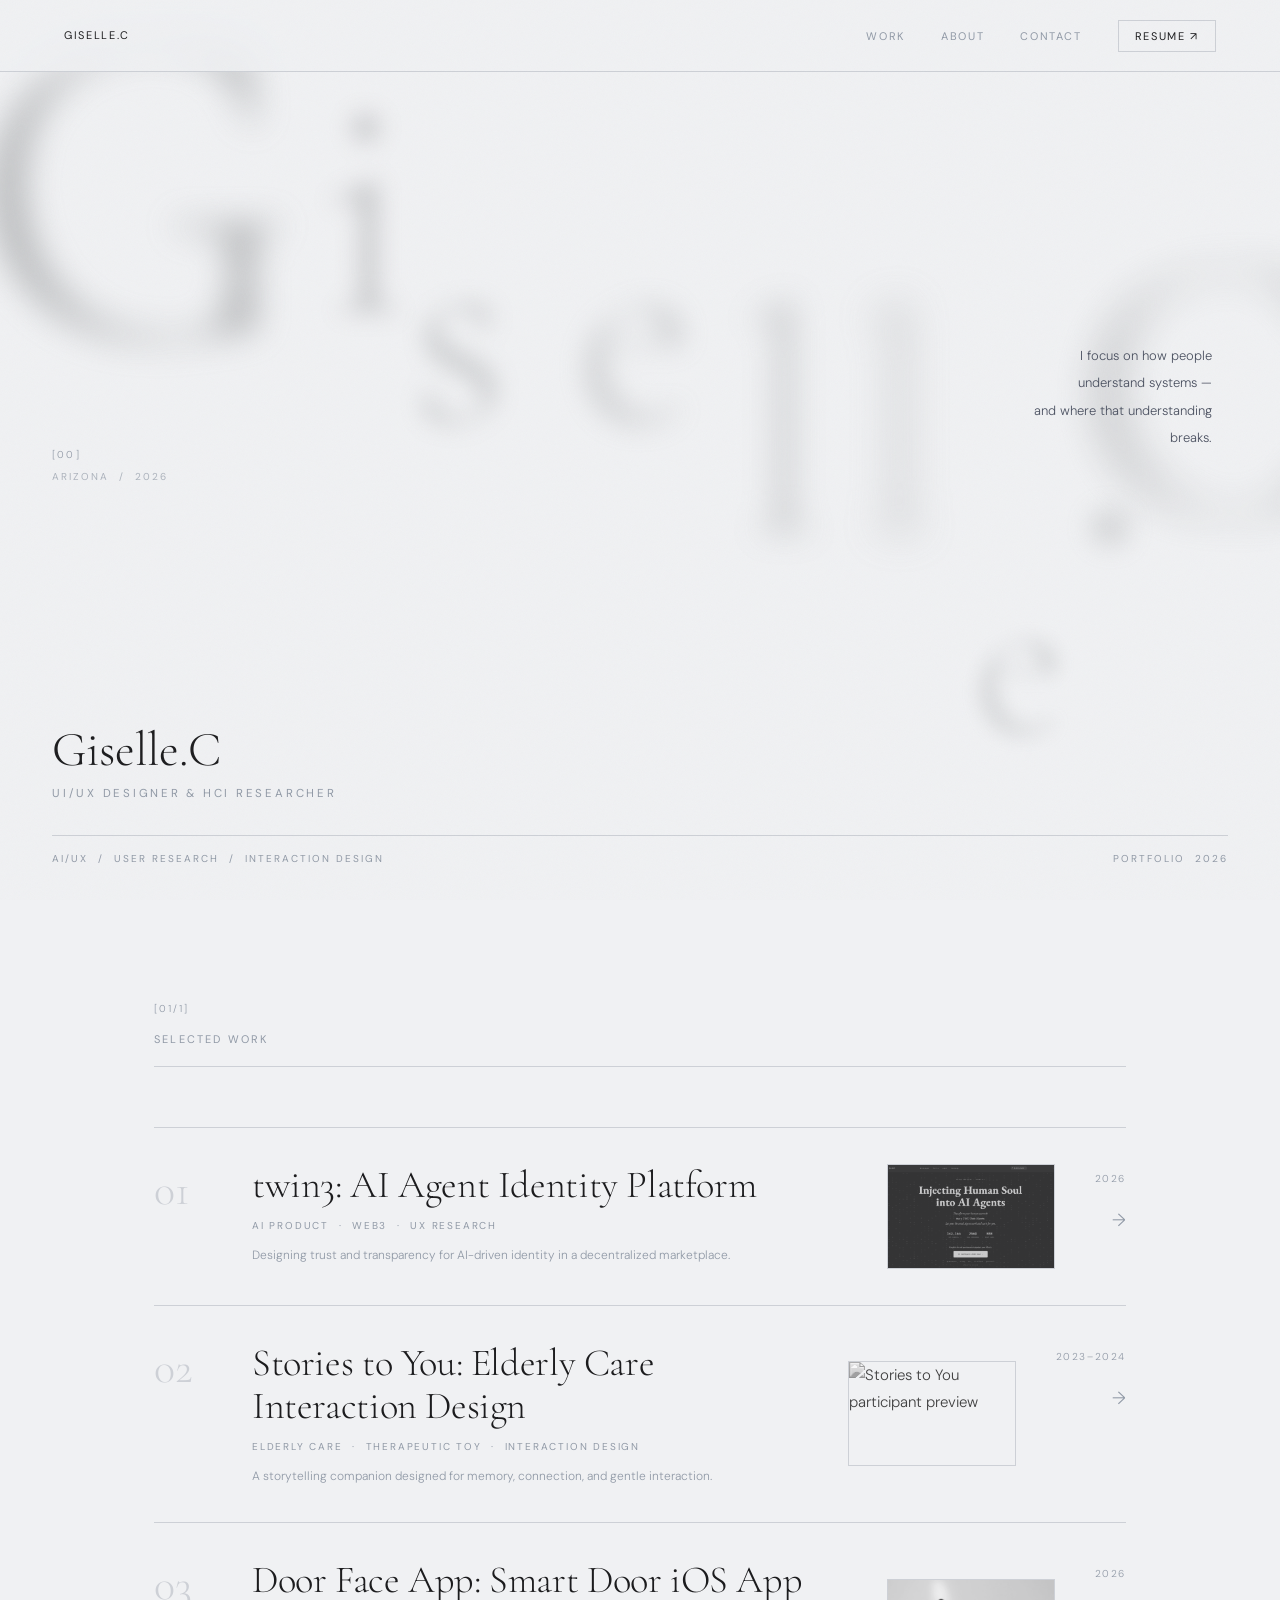
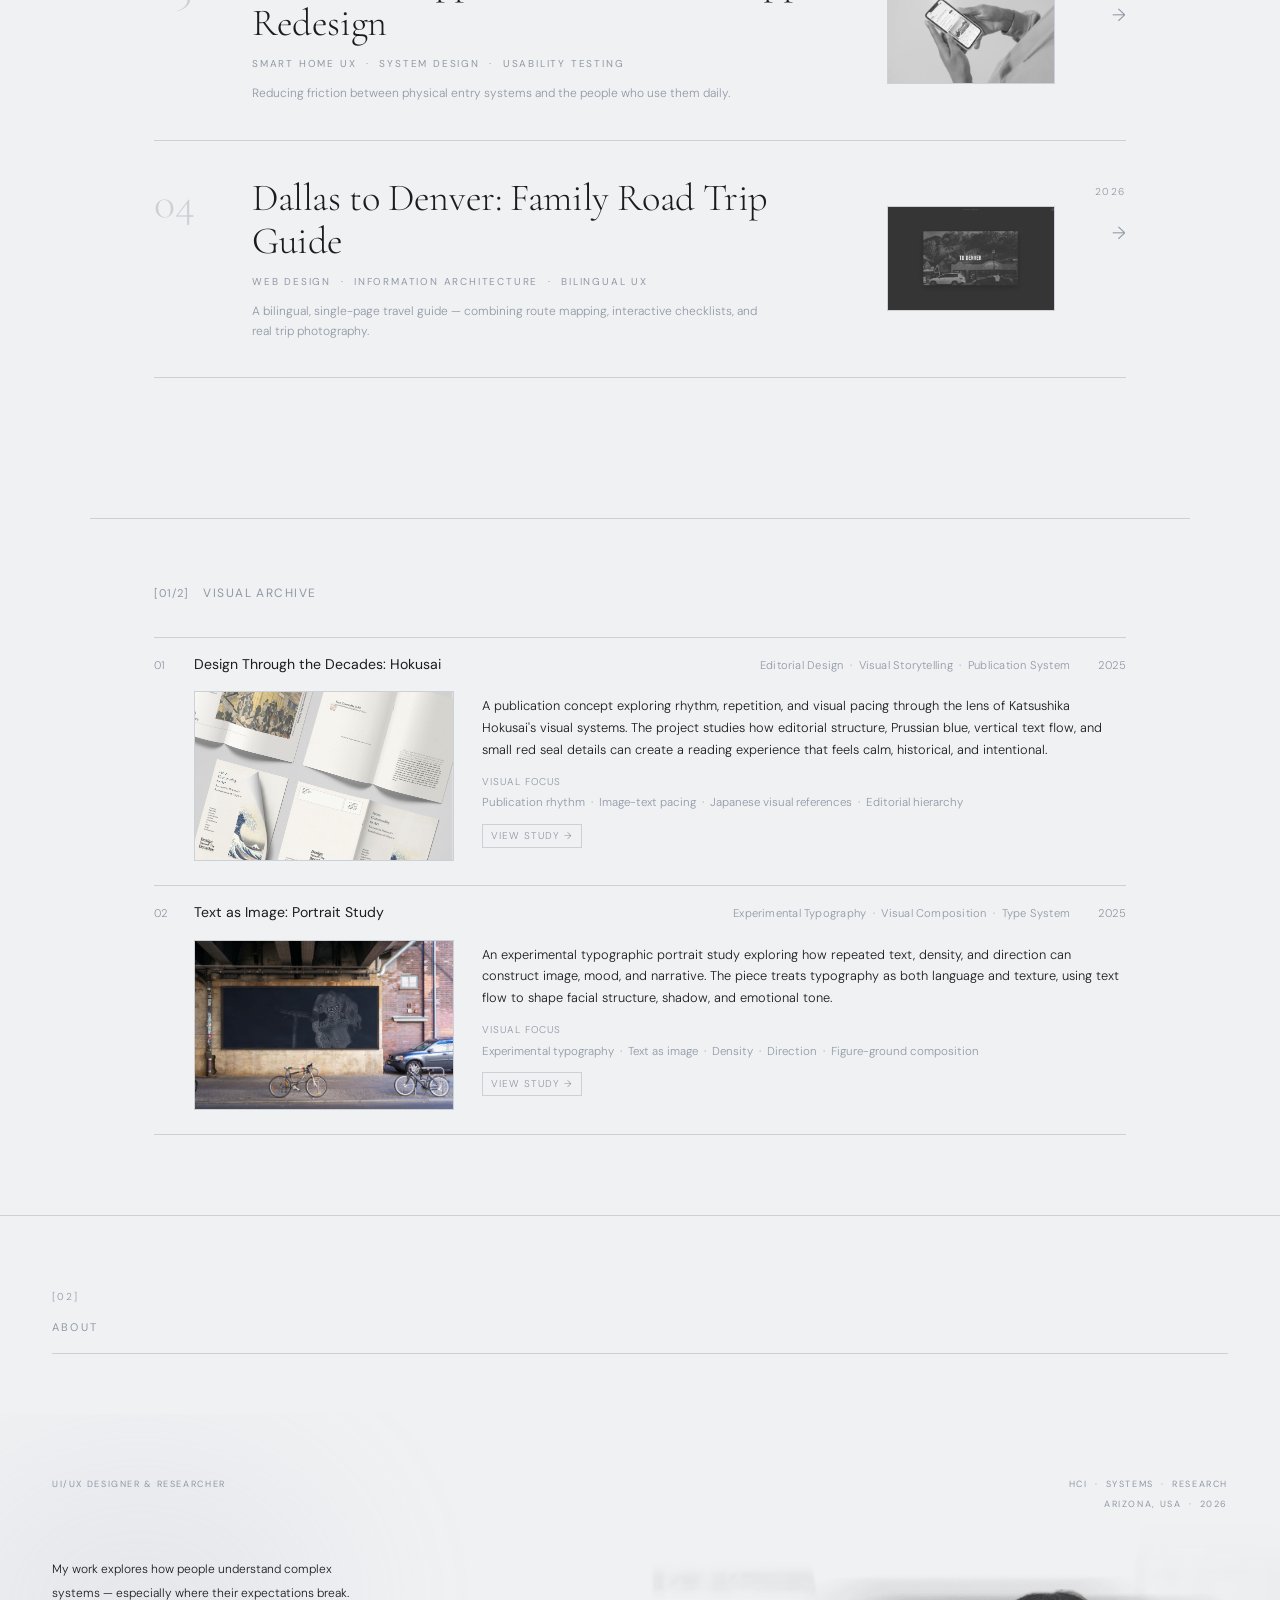
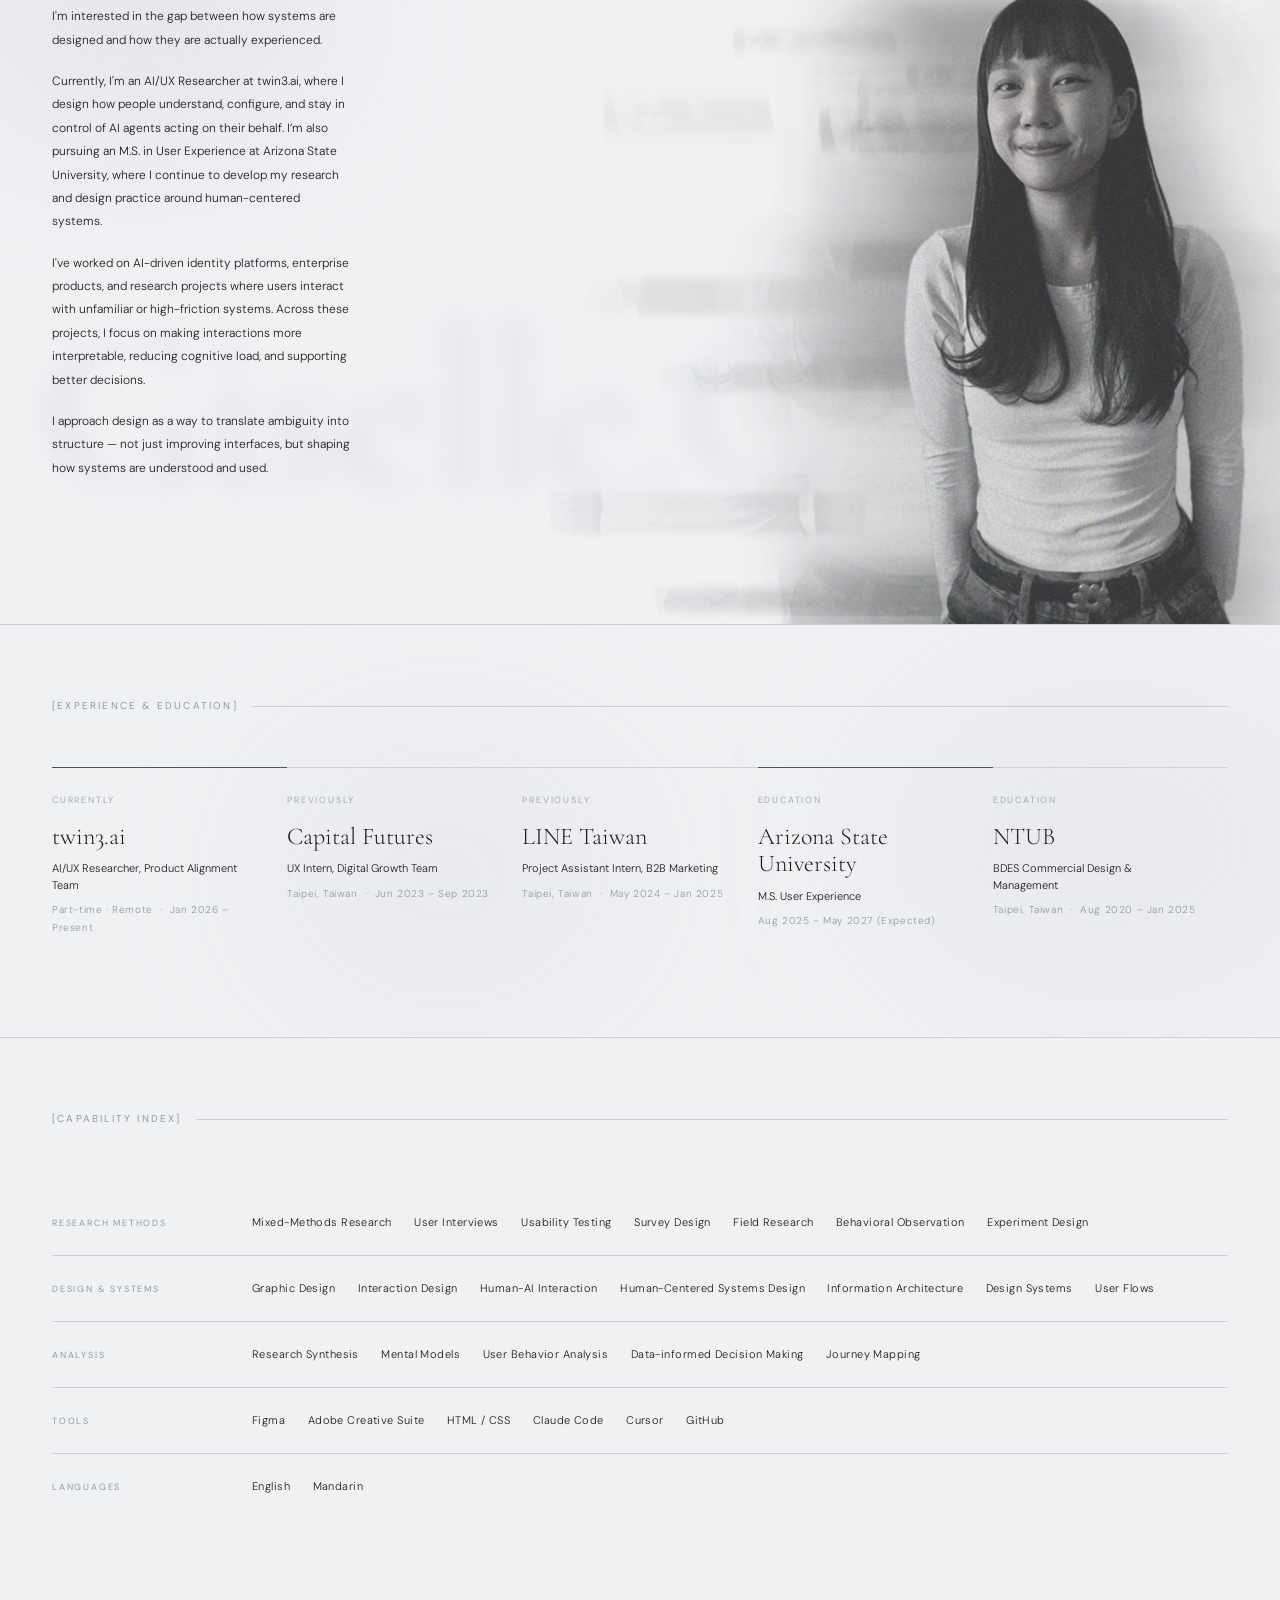
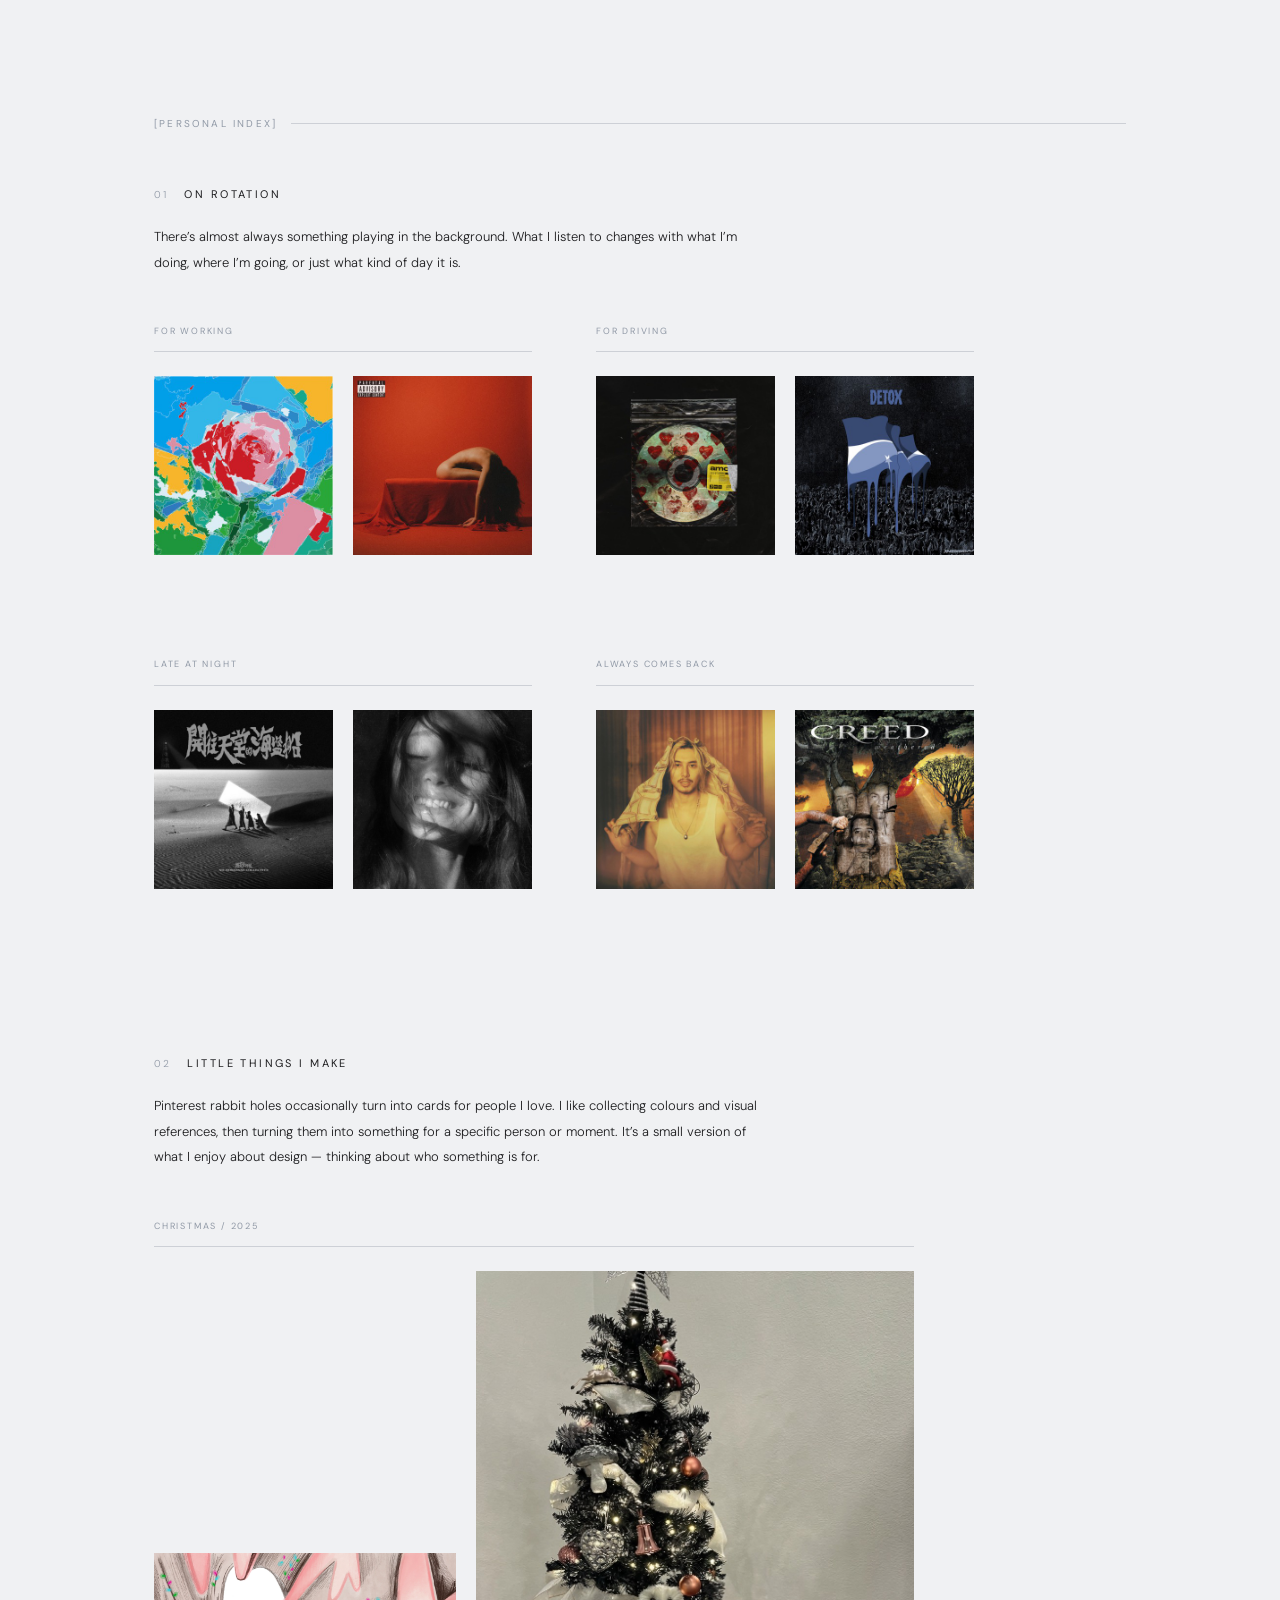
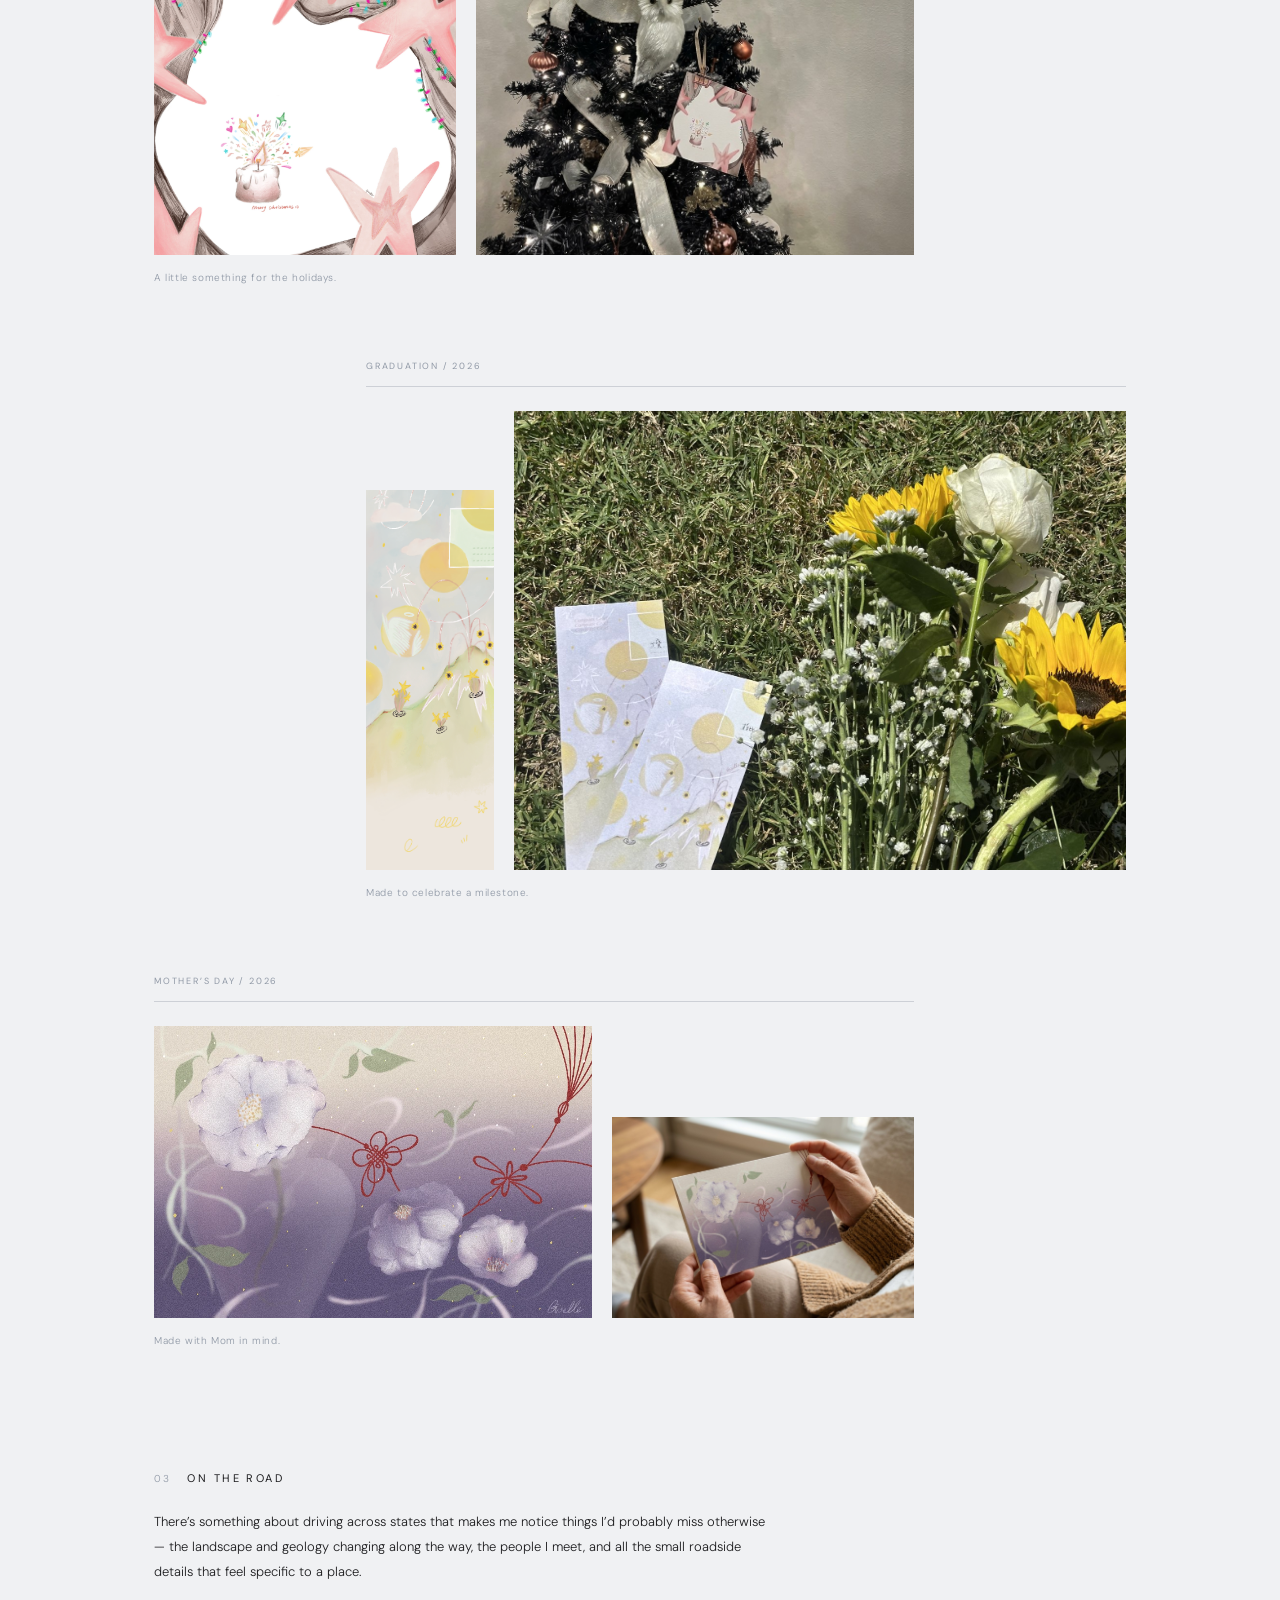
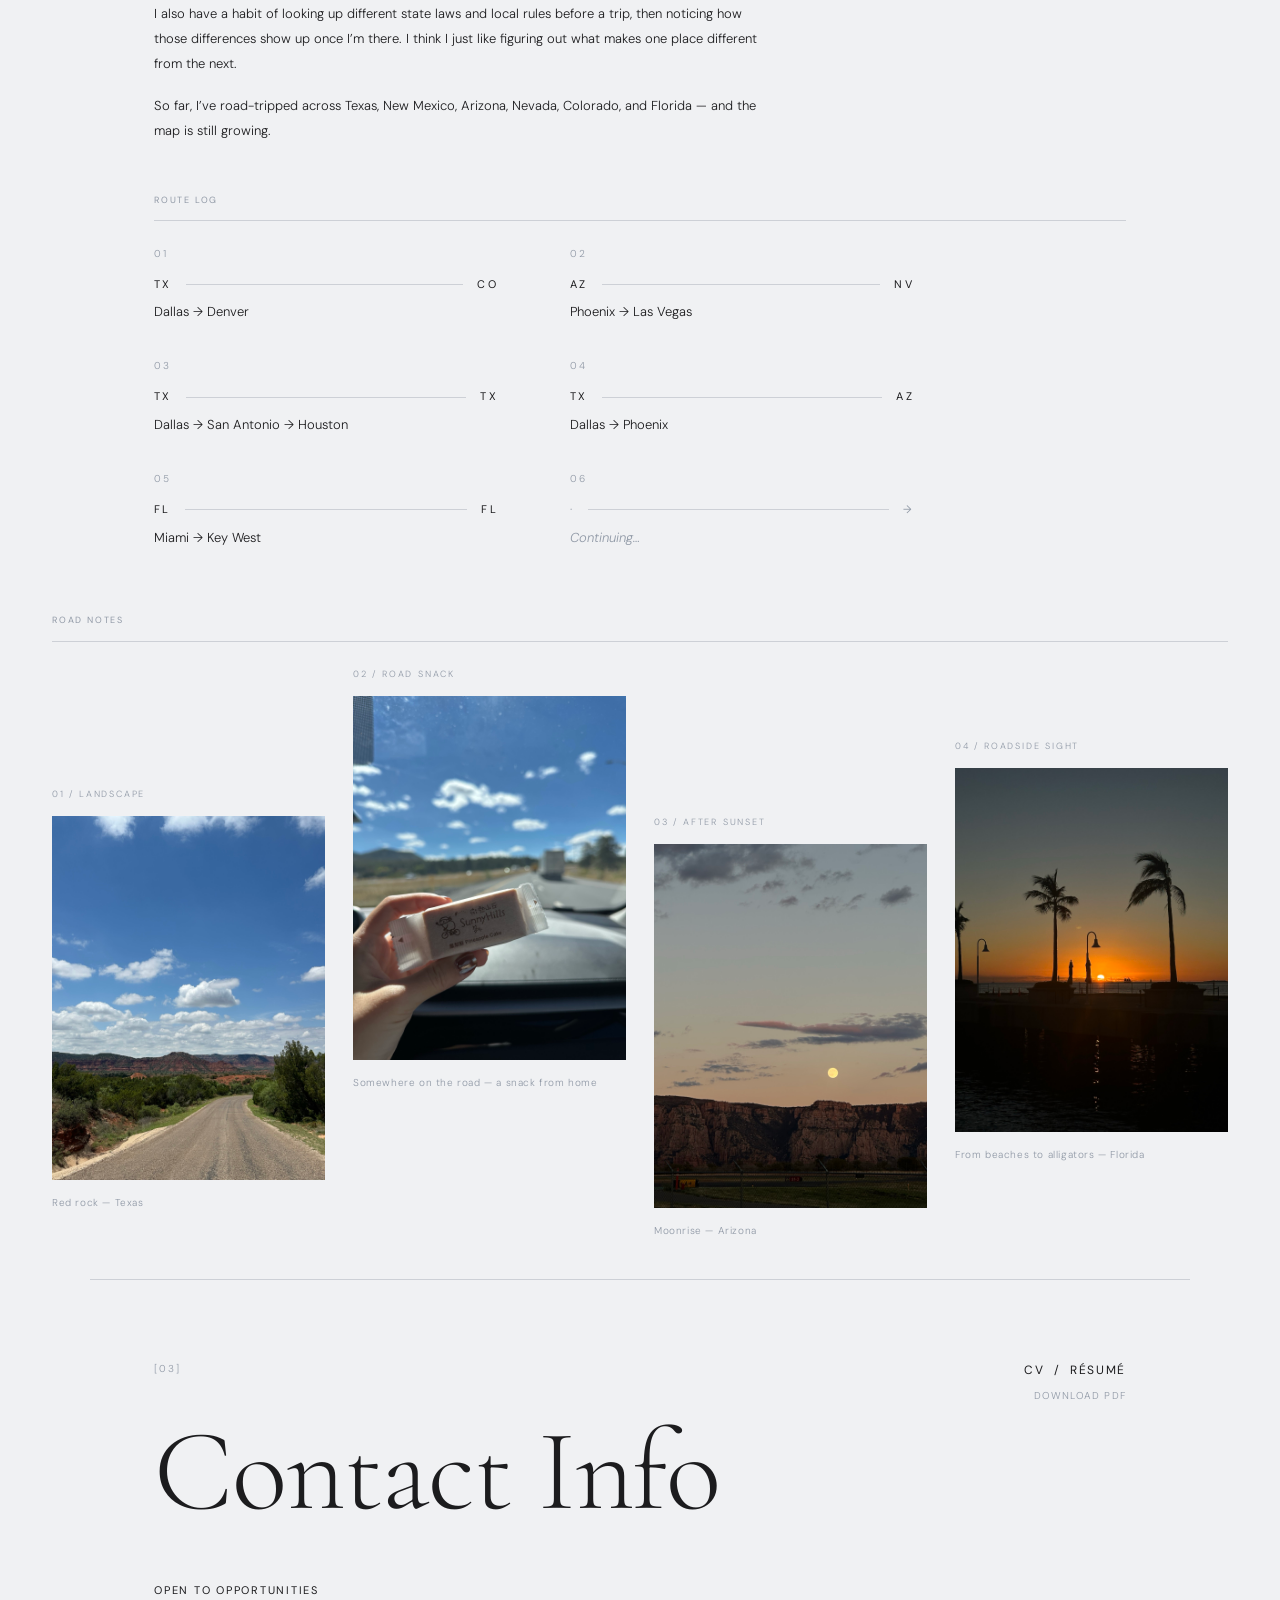
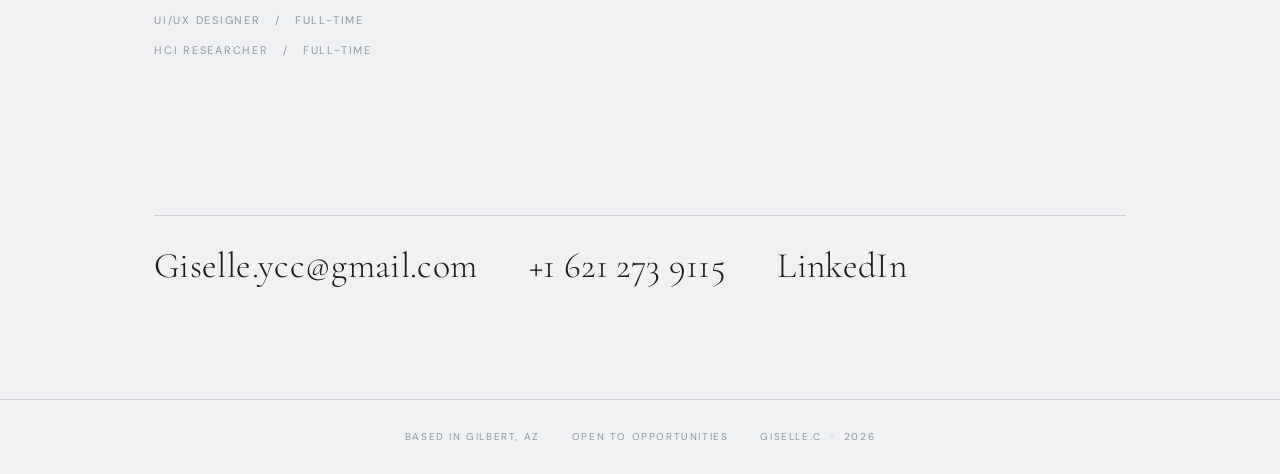
==== commit ddcef046: "Rebuild the route log as a numbered two-column grid Each entry now carries its own number, the state" ====
--- a/index.html
+++ b/index.html
@@ -626,28 +626,34 @@
         <span class="pi-label">Route Log</span>
         <div class="pi-routes">
           <div class="pi-route">
-            <span class="pi-route-states">TX &mdash;&mdash; CO</span>
+            <span class="pi-route-num">01</span>
+            <span class="pi-route-states"><span>TX</span><span class="pi-route-rule"></span><span>CO</span></span>
             <span class="pi-route-name">Dallas &rarr; Denver</span>
           </div>
           <div class="pi-route">
-            <span class="pi-route-states">AZ &mdash;&mdash; NV</span>
+            <span class="pi-route-num">02</span>
+            <span class="pi-route-states"><span>AZ</span><span class="pi-route-rule"></span><span>NV</span></span>
             <span class="pi-route-name">Phoenix &rarr; Las Vegas</span>
           </div>
           <div class="pi-route">
-            <span class="pi-route-states">TX &mdash;&mdash; TX</span>
+            <span class="pi-route-num">03</span>
+            <span class="pi-route-states"><span>TX</span><span class="pi-route-rule"></span><span>TX</span></span>
             <span class="pi-route-name">Dallas &rarr; San Antonio &rarr; Houston</span>
           </div>
           <div class="pi-route">
-            <span class="pi-route-states">TX &mdash;&mdash; AZ</span>
+            <span class="pi-route-num">04</span>
+            <span class="pi-route-states"><span>TX</span><span class="pi-route-rule"></span><span>AZ</span></span>
             <span class="pi-route-name">Dallas &rarr; Phoenix</span>
           </div>
           <div class="pi-route">
-            <span class="pi-route-states">FL &mdash;&mdash; FL</span>
+            <span class="pi-route-num">05</span>
+            <span class="pi-route-states"><span>FL</span><span class="pi-route-rule"></span><span>FL</span></span>
             <span class="pi-route-name">Miami &rarr; Key West</span>
           </div>
           <div class="pi-route pi-route--more">
-            <span class="pi-route-states">&nbsp;</span>
-            <span class="pi-route-name">continuing&hellip;</span>
+            <span class="pi-route-num">06</span>
+            <span class="pi-route-states"><span>&middot;</span><span class="pi-route-rule"></span><span>&rarr;</span></span>
+            <span class="pi-route-name">Continuing&hellip;</span>
           </div>
         </div>
 
--- a/style.css
+++ b/style.css
@@ -2081,39 +2081,62 @@
 }
 
 /* ── 03 · On the road ──────────────────────────────────────── */
+/* Two columns of numbered entries. Each one is a state pair with a rule
+   drawn between them, the route underneath — the rule stretches to fill
+   whatever space the column leaves, so the pairs line up down the page
+   regardless of how long the route names are. */
 .pi-routes {
-  border-top: 1px solid var(--color-line);
-  margin-bottom: 56px;
-  max-width: 620px;
-}
-
-.pi-route {
   display: grid;
-  grid-template-columns: 116px 1fr;
-  gap: 24px;
-  align-items: baseline;
-  padding: 14px 0;
-  border-bottom: 1px solid var(--color-line);
+  grid-template-columns: 1fr 1fr;
+  gap: 34px 72px;
+  max-width: 760px;
+  margin-bottom: 64px;
+}
+
+.pi-route-num {
+  display: block;
+  font-family: var(--font-sans);
+  font-size: 10px;
+  letter-spacing: 0.22em;
+  color: var(--color-muted);
+  margin-bottom: 12px;
 }
 
 .pi-route-states {
-  font-family: var(--font-sans);
-  font-size: 10px;
-  letter-spacing: 0.2em;
-  color: var(--color-muted);
-  white-space: nowrap;
+  display: flex;
+  align-items: center;
+  gap: 14px;
+  font-family: var(--font-sans);
+  font-size: 11px;
+  font-weight: 400;
+  letter-spacing: 0.22em;
+  color: var(--color-text);
+  margin-bottom: 8px;
+}
+
+/* The connecting line. Takes the leftover width of the row. */
+.pi-route-rule {
+  flex: 1;
+  height: 1px;
+  background: var(--color-line);
 }
 
 .pi-route-name {
+  display: block;
   font-family: var(--font-sans);
   font-size: 13px;
   font-weight: 300;
   color: var(--color-text);
-}
-
+  line-height: 1.6;
+}
+
+/* The open-ended last entry: the map is still growing. */
 .pi-route--more .pi-route-states,
 .pi-route--more .pi-route-name {
   color: var(--color-muted);
+}
+
+.pi-route--more .pi-route-name {
   font-style: italic;
 }
 
@@ -2172,7 +2195,8 @@
   .pi-pair--wide-last,
   .pi-pair--slim-first { grid-template-columns: auto 1fr; }
   .pi-pair--slim-first > img:first-child { max-height: 240px; }
-  .pi-route { grid-template-columns: 104px 1fr; gap: 16px; }
+  /* The two-column route log stacks; the rules still stretch. */
+  .pi-routes { grid-template-columns: 1fr; gap: 26px; margin-bottom: 48px; }
   /* Four columns collapse to two on a phone, and the staggered
      offsets go with them — at this width they only make gaps. */
   /* No room to break out of anything on a phone. */
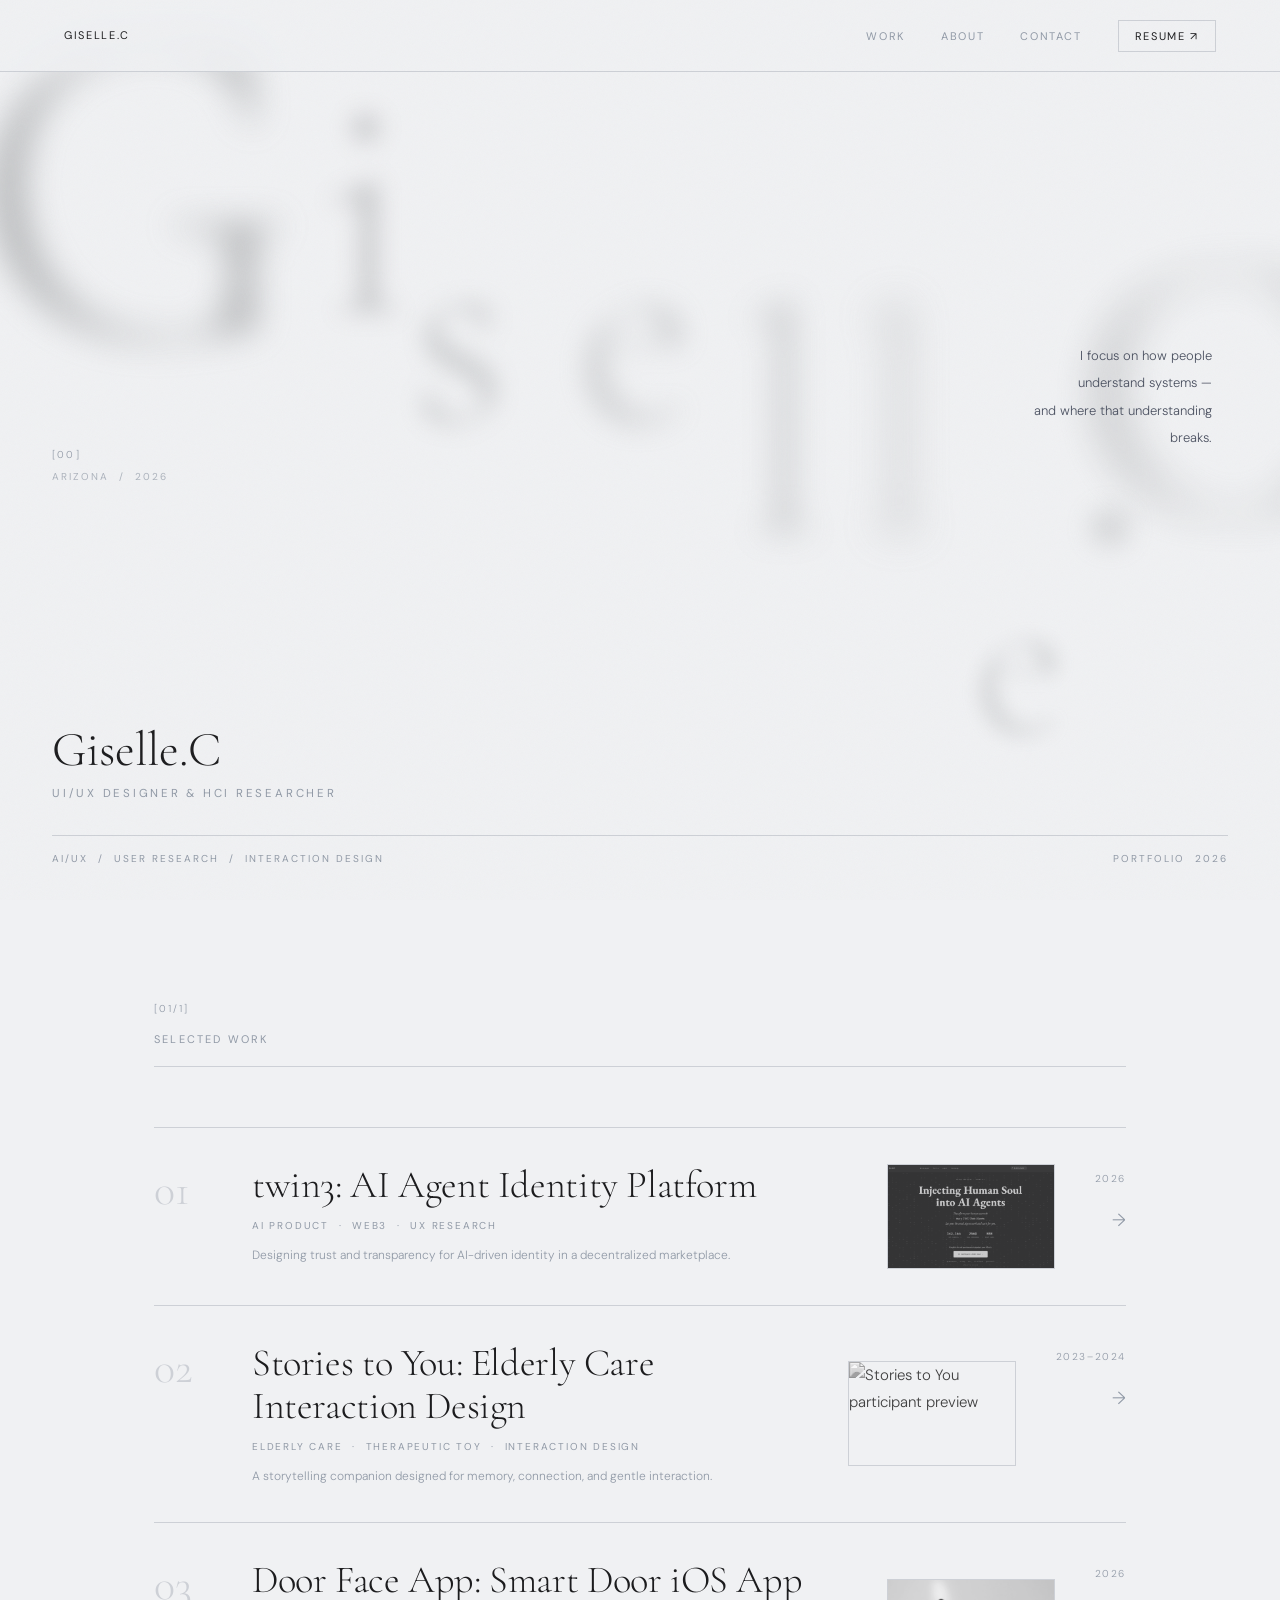
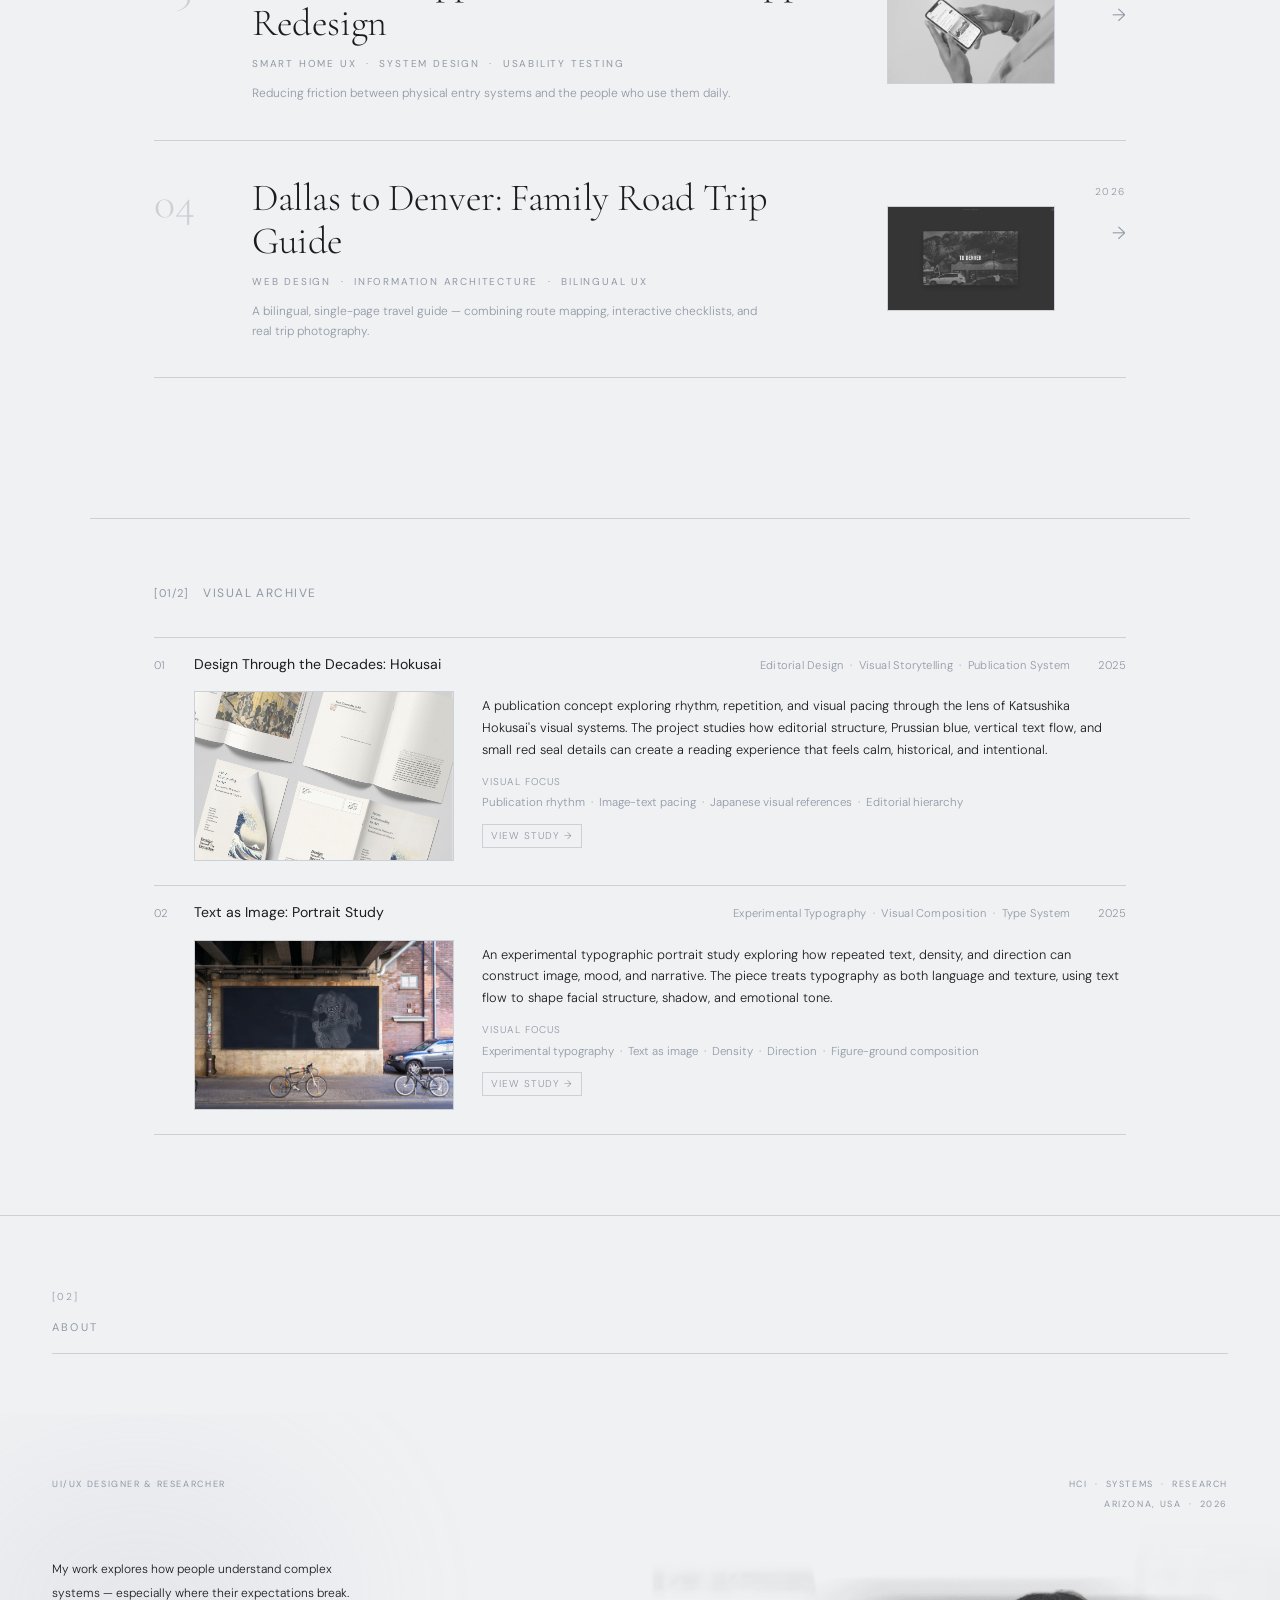
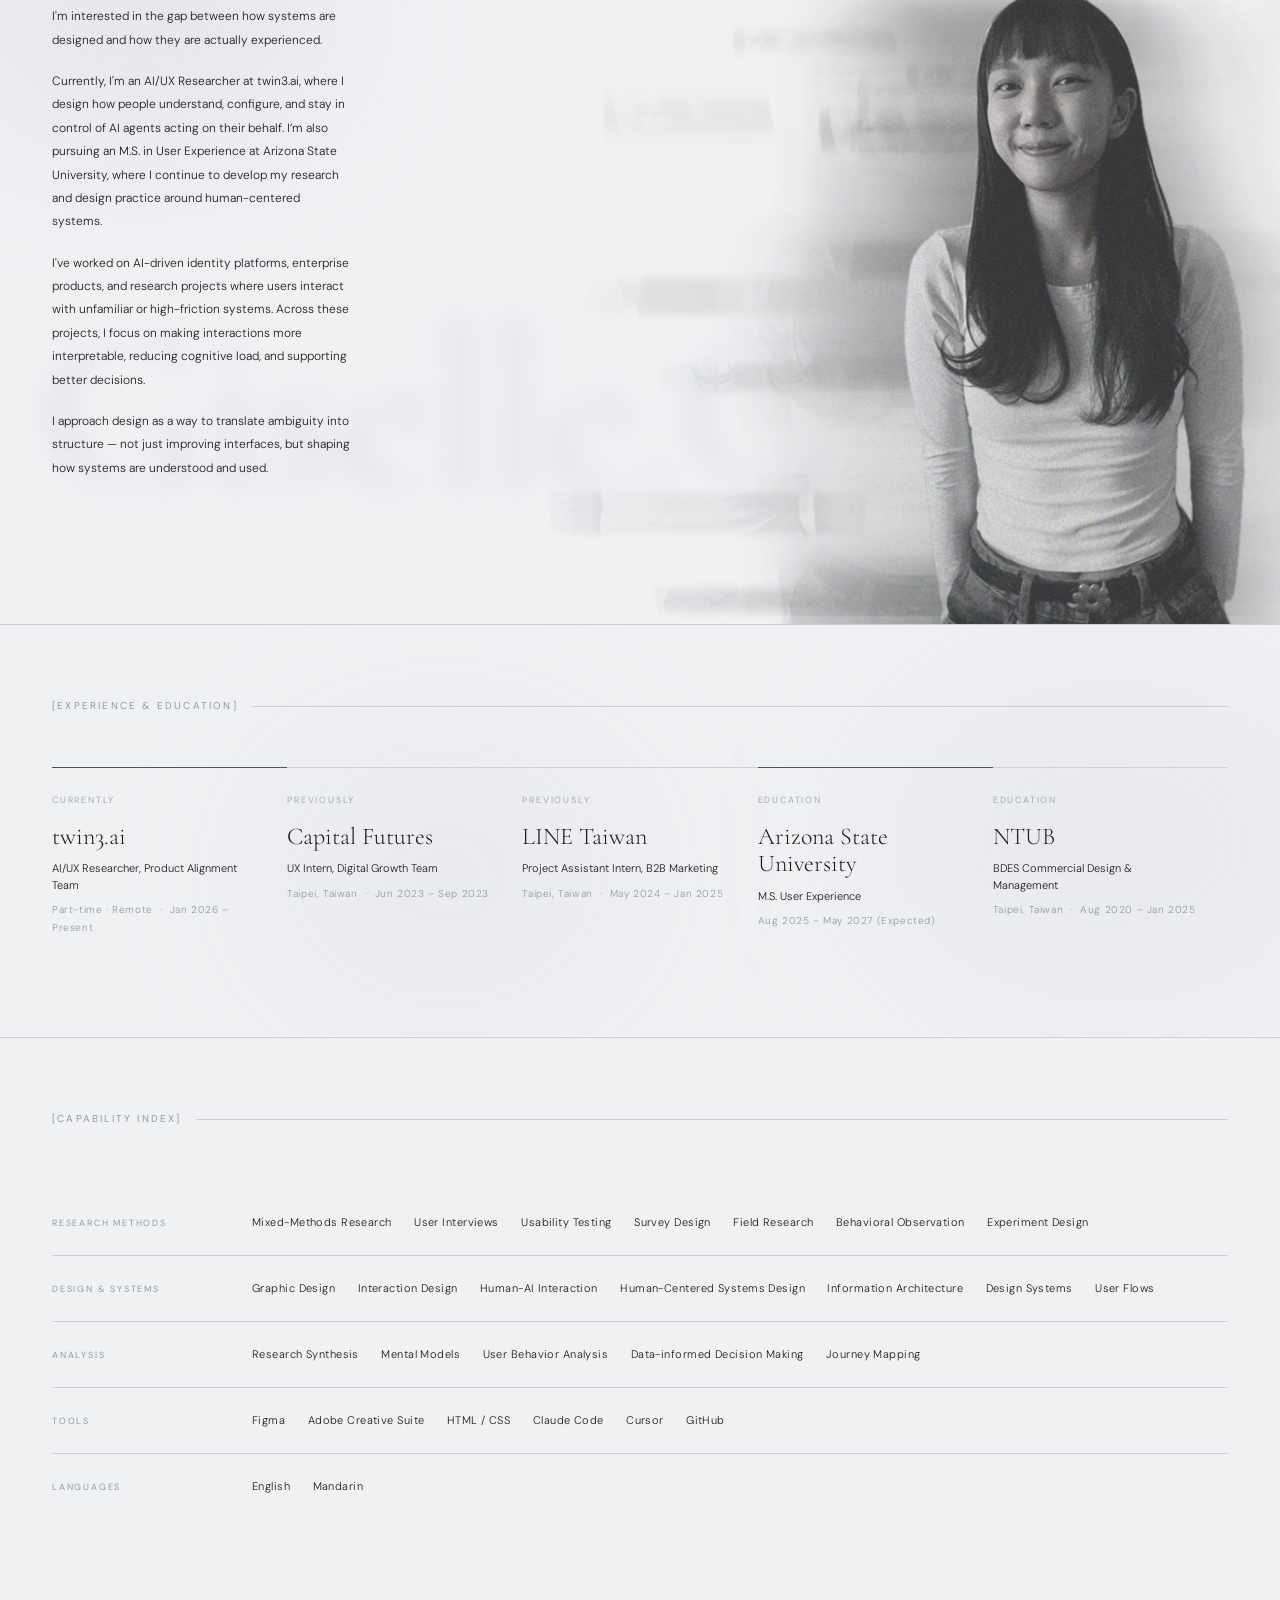
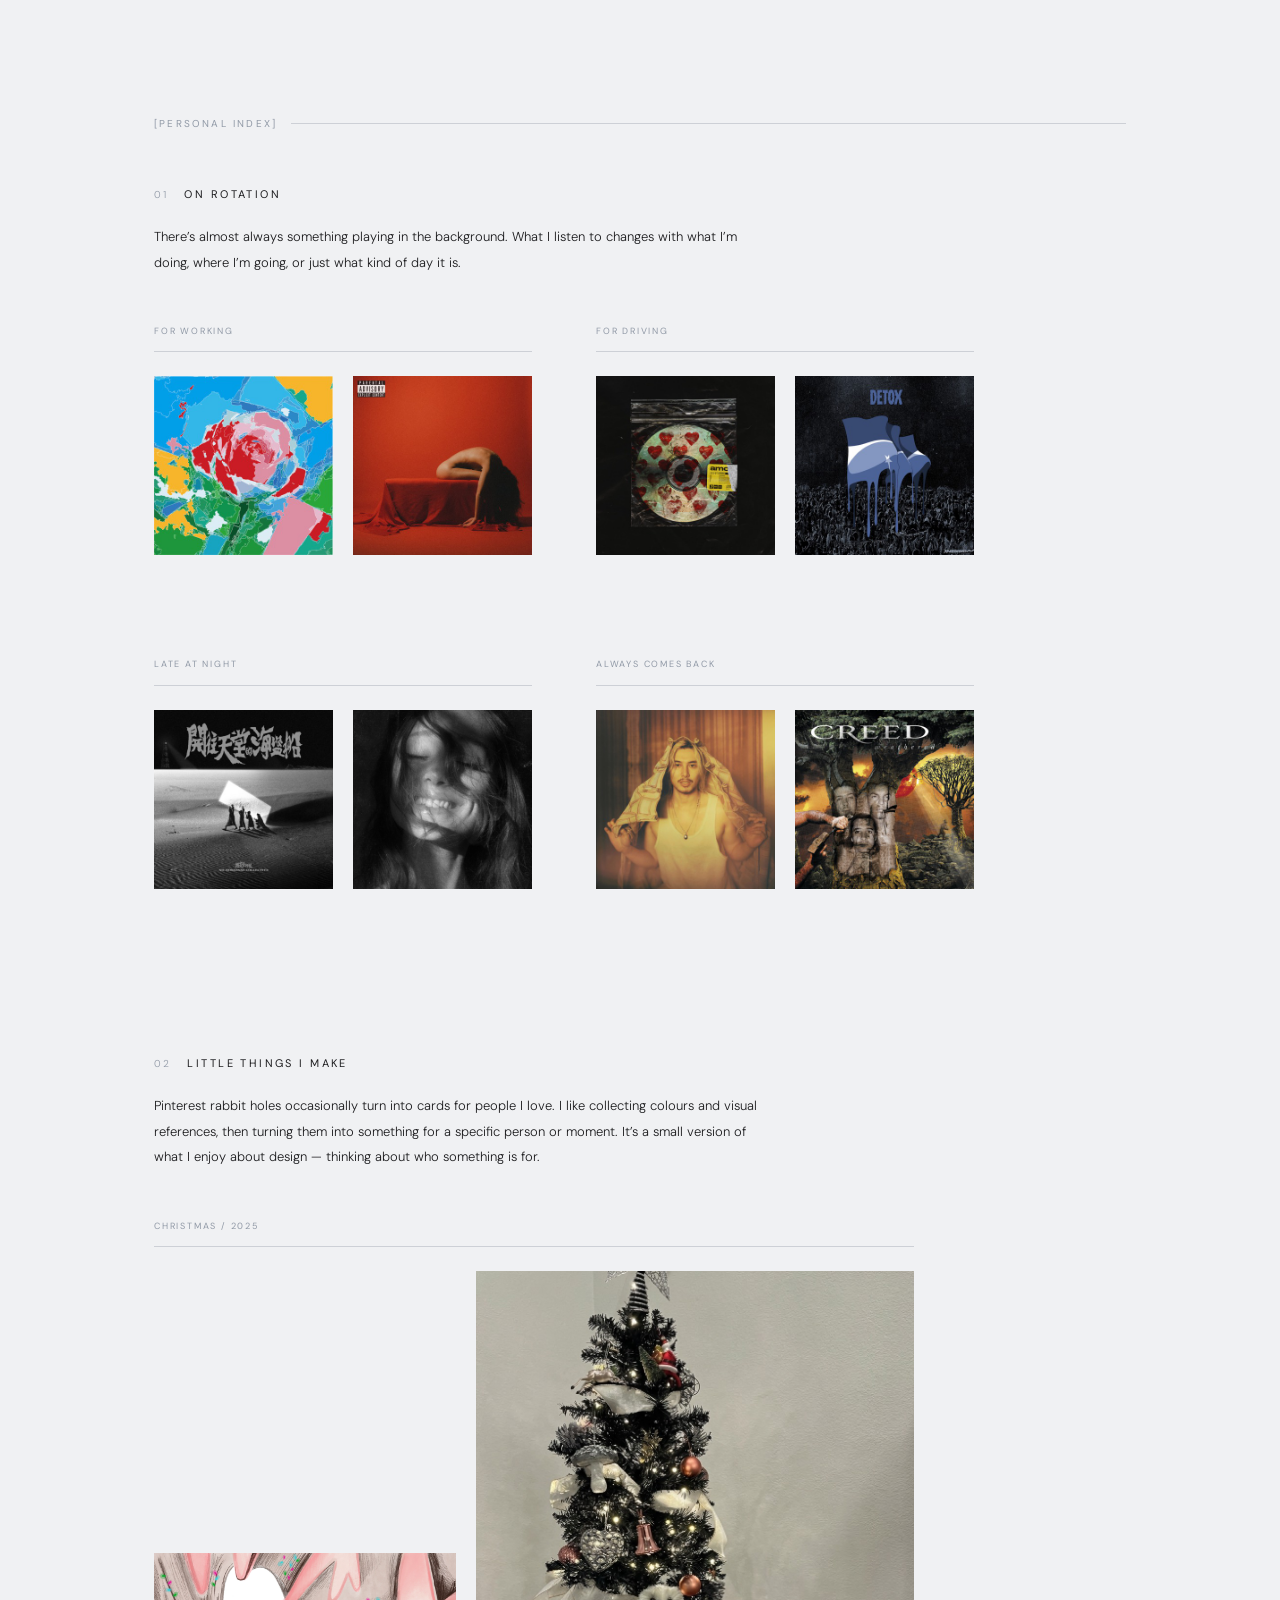
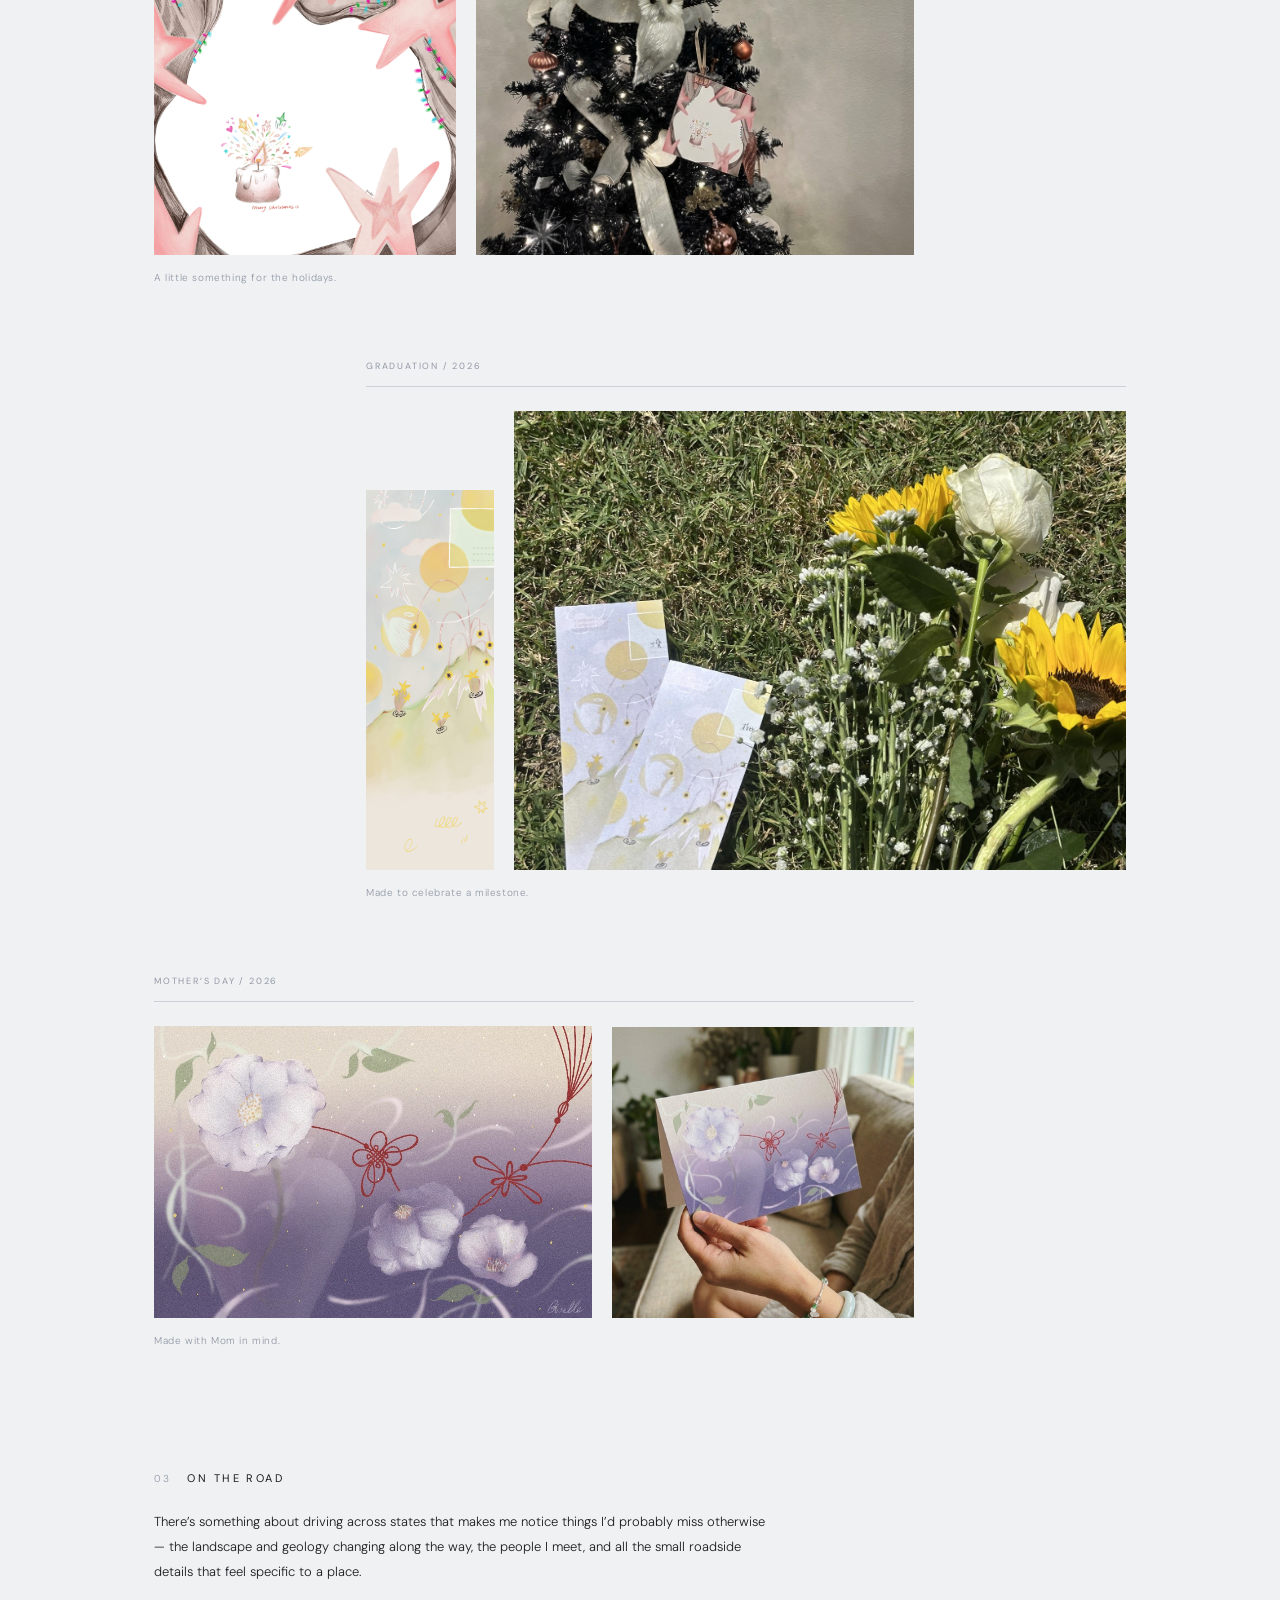
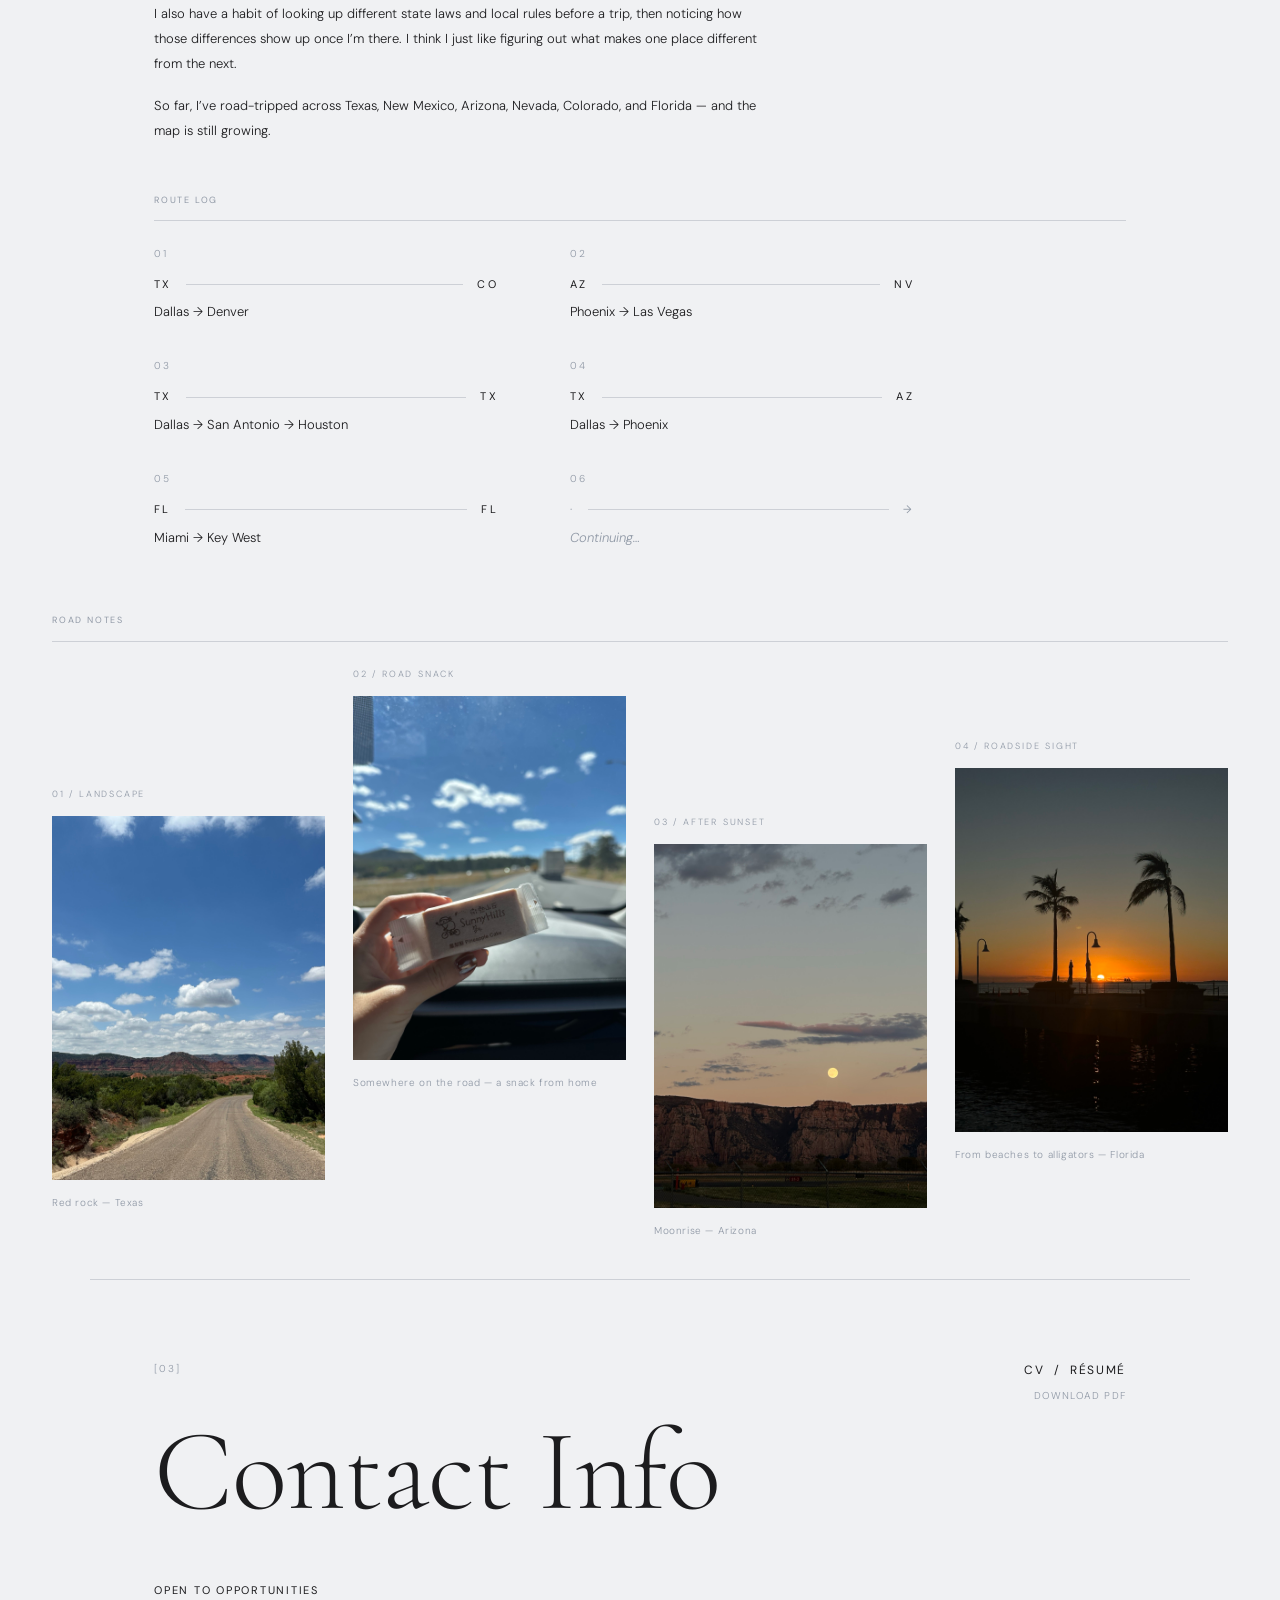
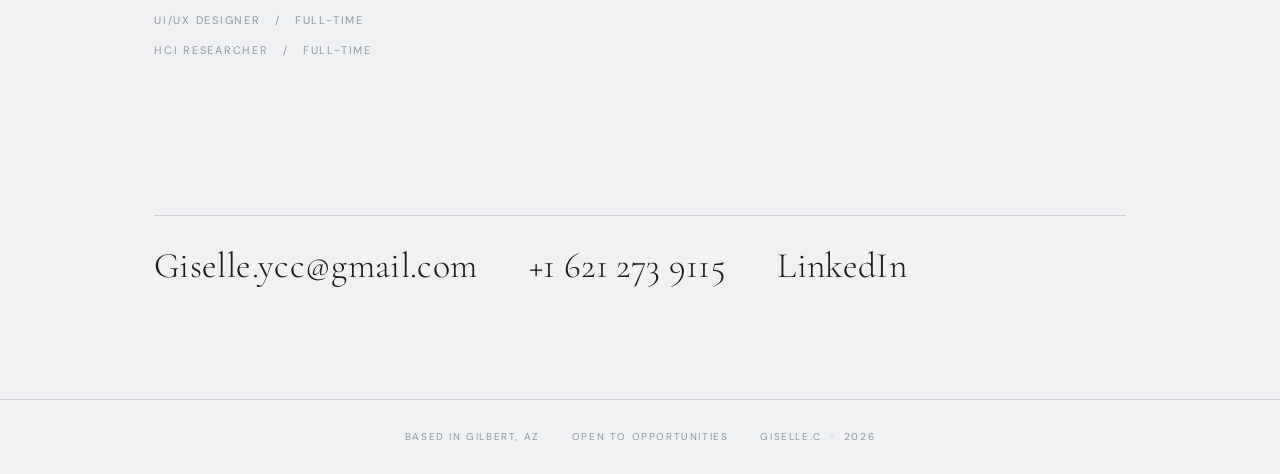
==== commit 9fe6d563: "Swap the Mother's Day photo Replaces the card-in-hand shot with a newer one and updates the alt text" ====
--- a/index.html
+++ b/index.html
@@ -607,7 +607,7 @@
           <span class="pi-label">Mother&rsquo;s Day / 2026</span>
           <div class="pi-pair pi-pair--wide-first">
             <img loading="lazy" src="assets/personal/mothersday-artwork.webp" alt="Original illustration for a Mother's Day card — pale camellias and red knotwork on a violet gradient">
-            <img loading="lazy" src="assets/personal/mothersday-in-hand.jpg" alt="The printed Mother's Day card held in two hands by a window">
+            <img loading="lazy" src="assets/personal/mothersday-in-hand.jpg" alt="The printed Mother's Day card held up in one hand on a sofa">
           </div>
           <p class="pi-caption">Made with Mom in mind.</p>
         </div>
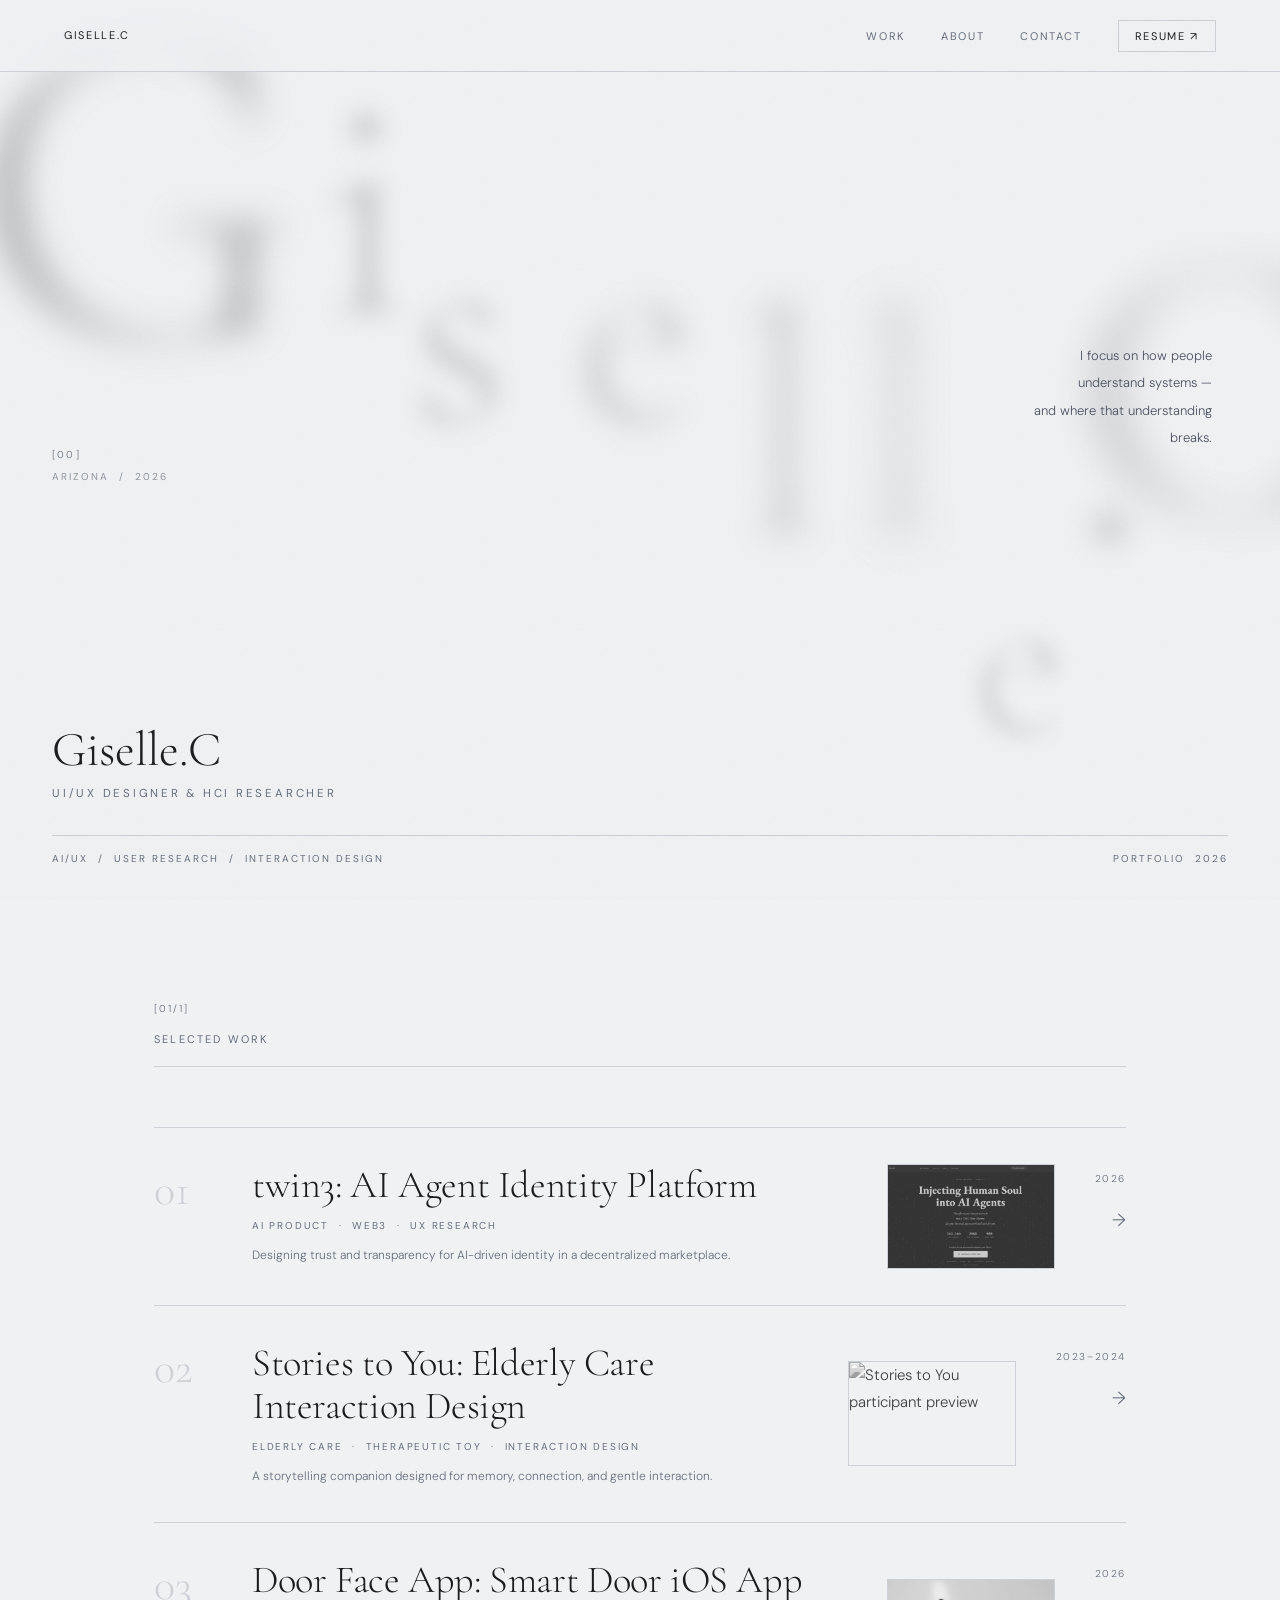
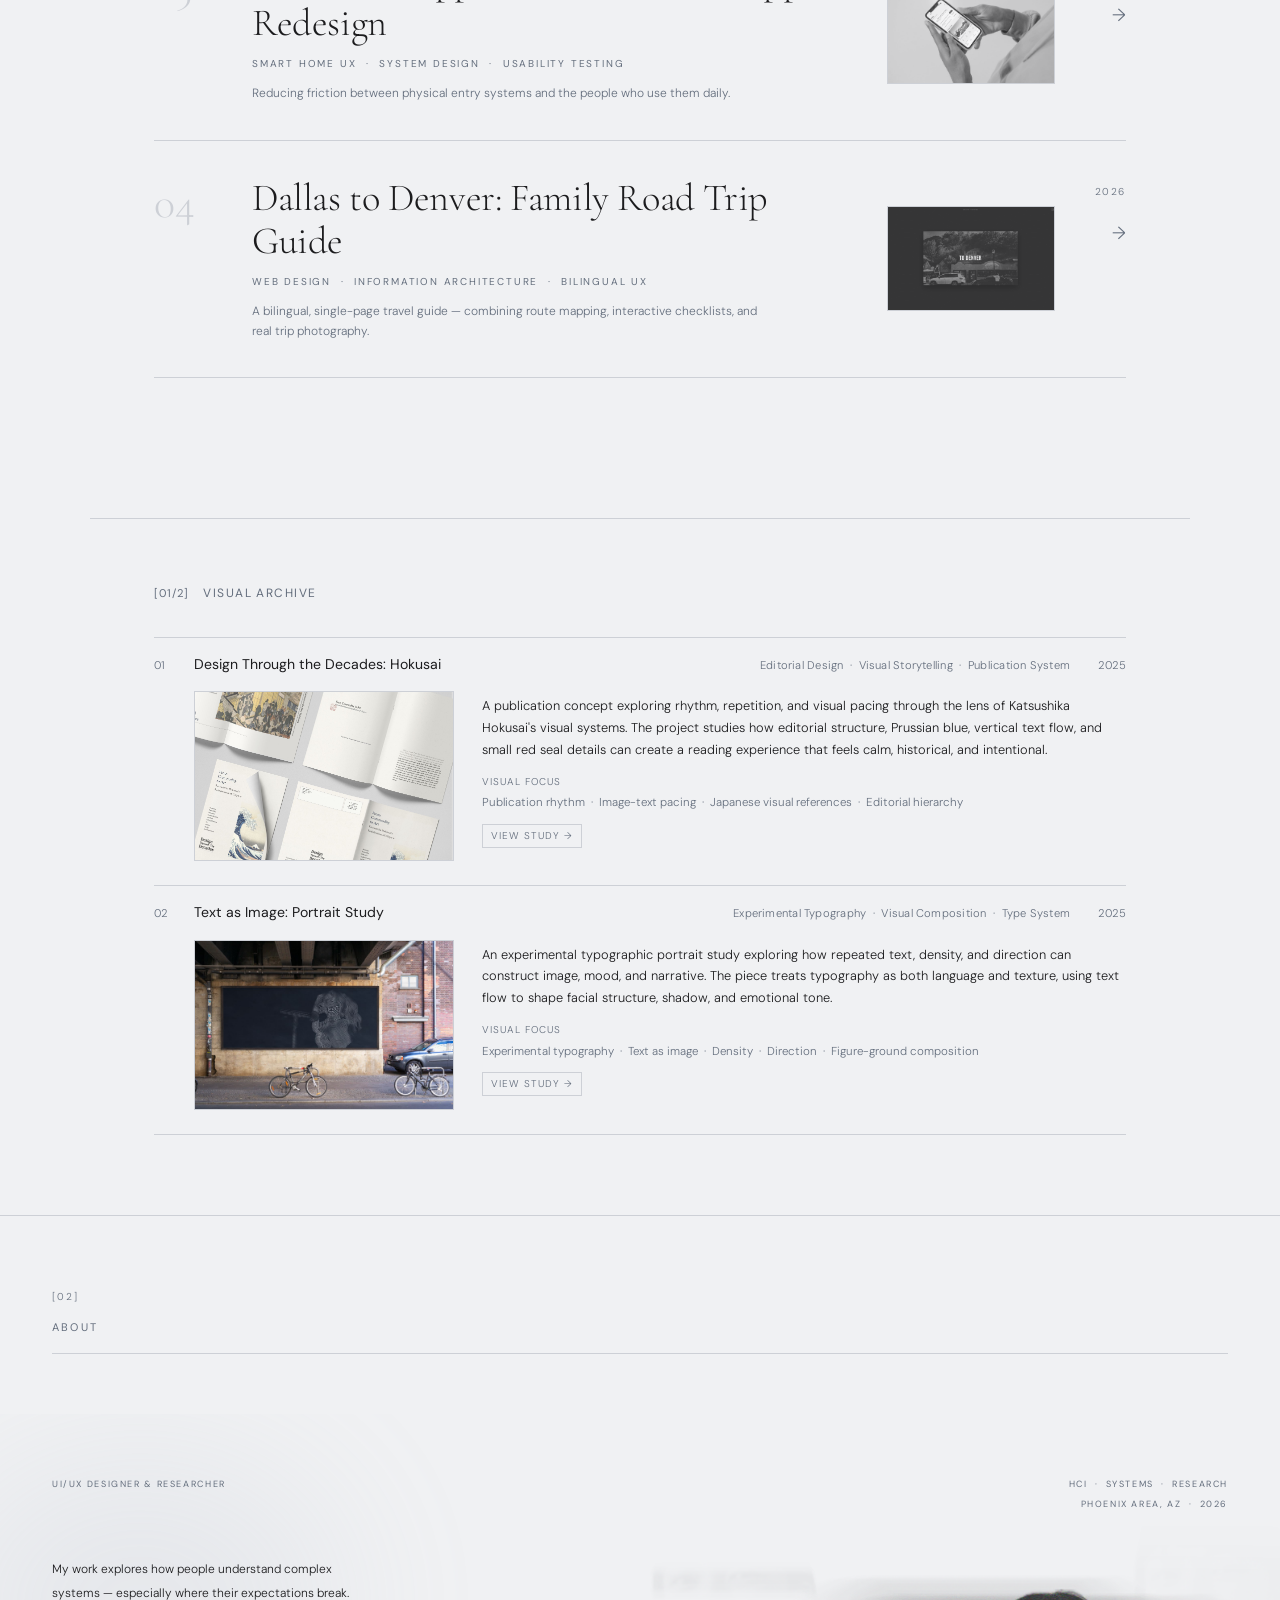
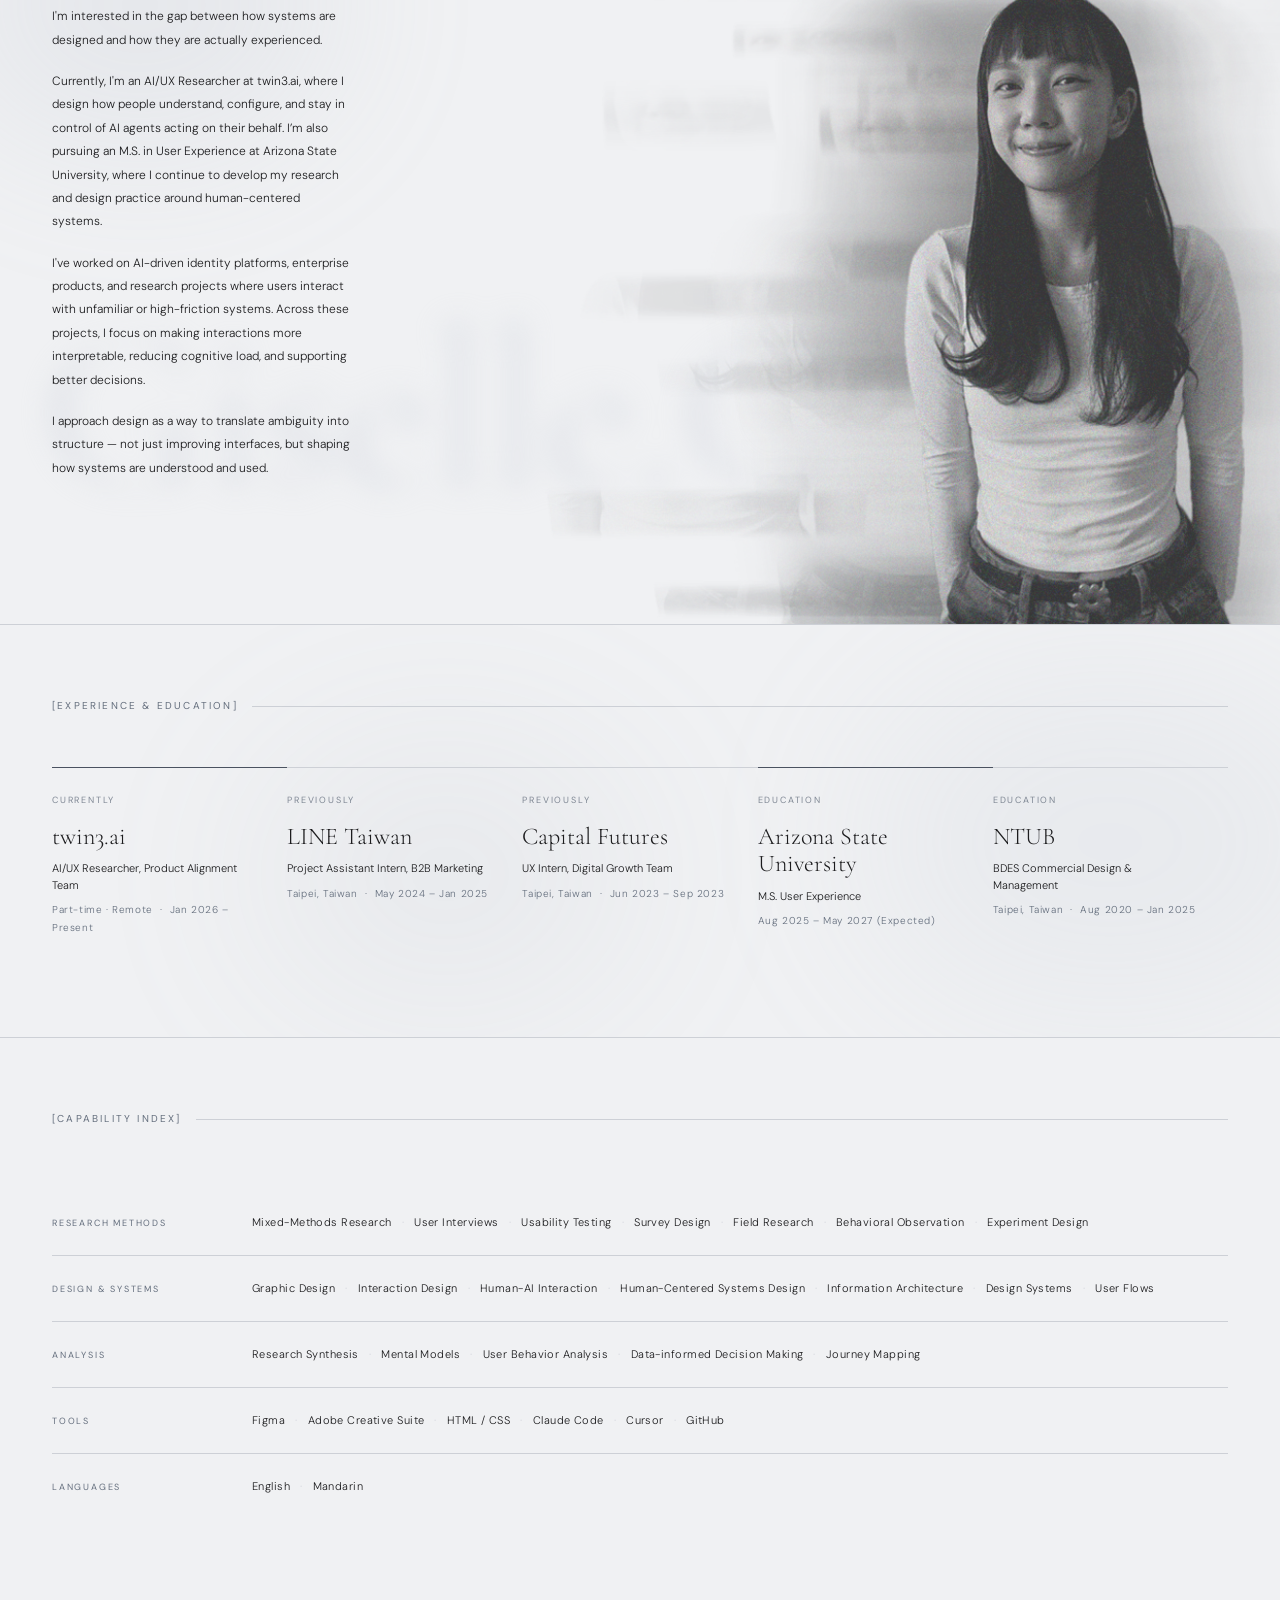
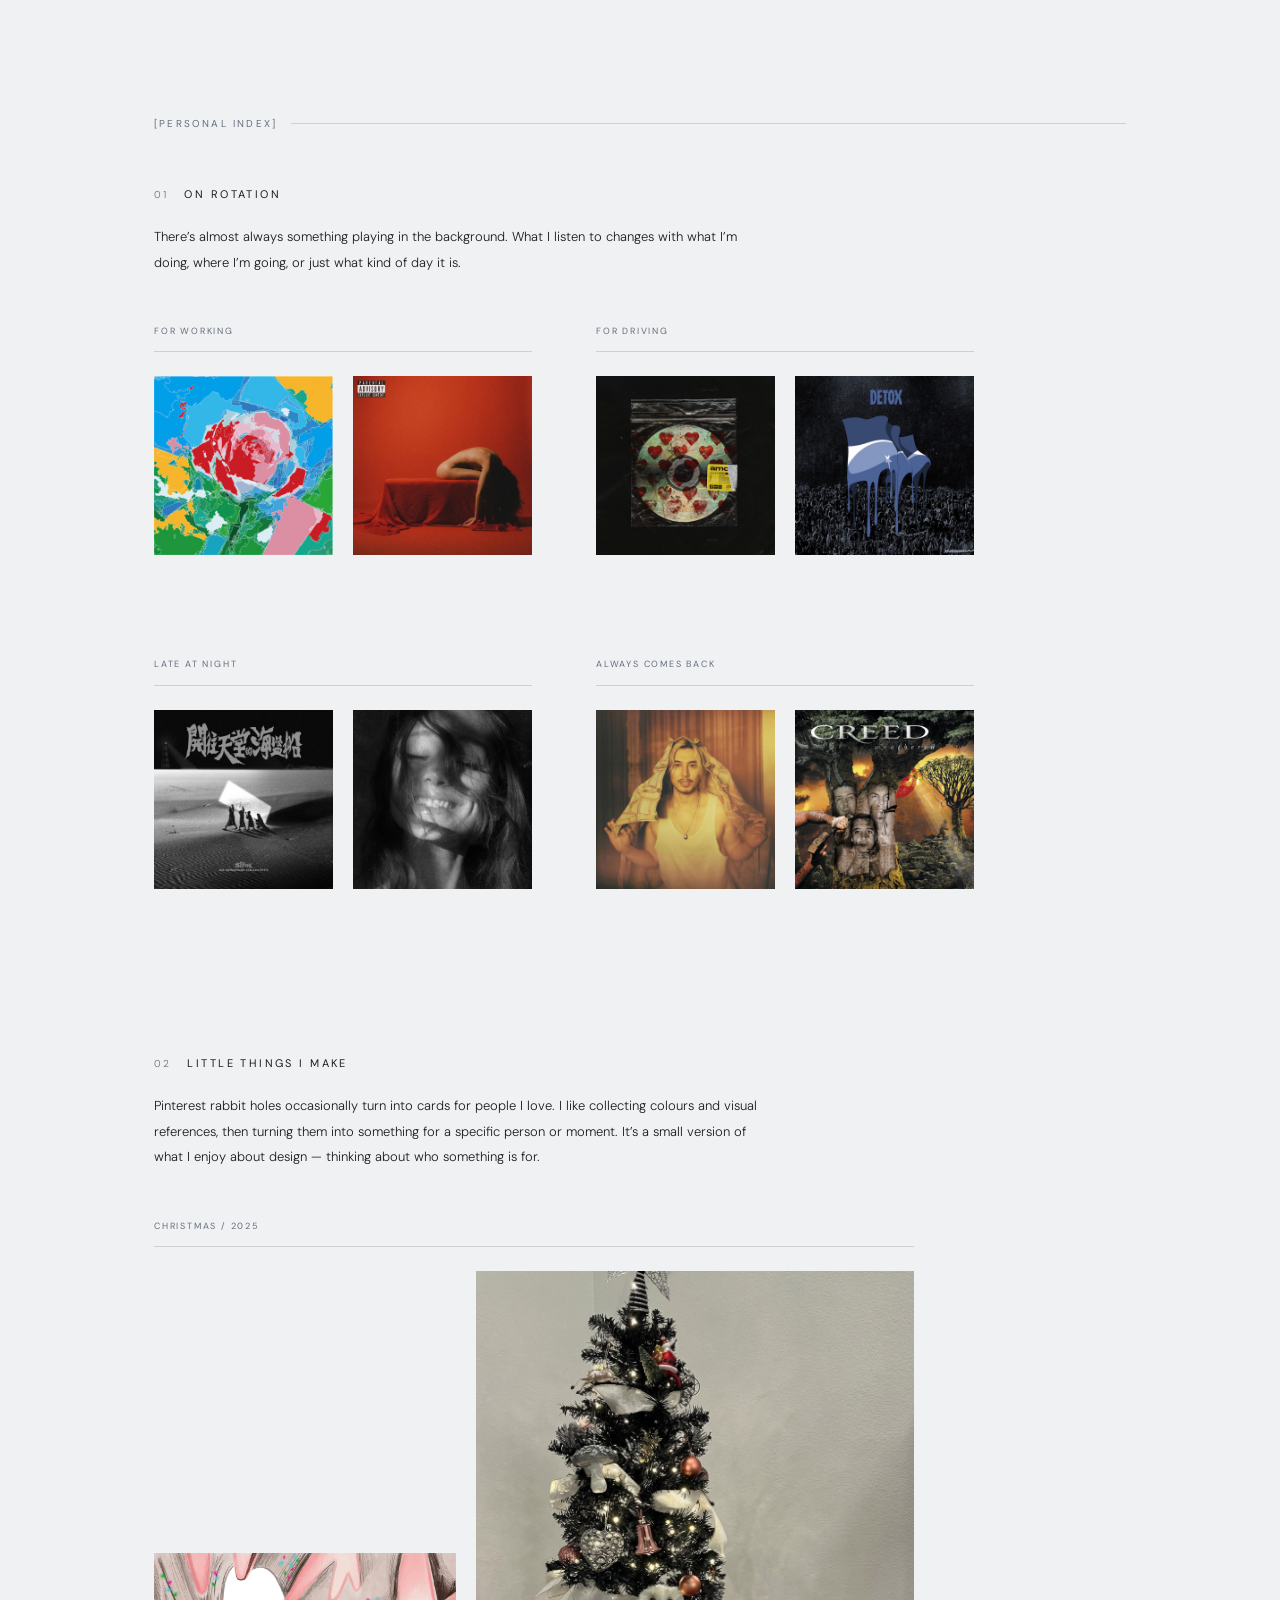
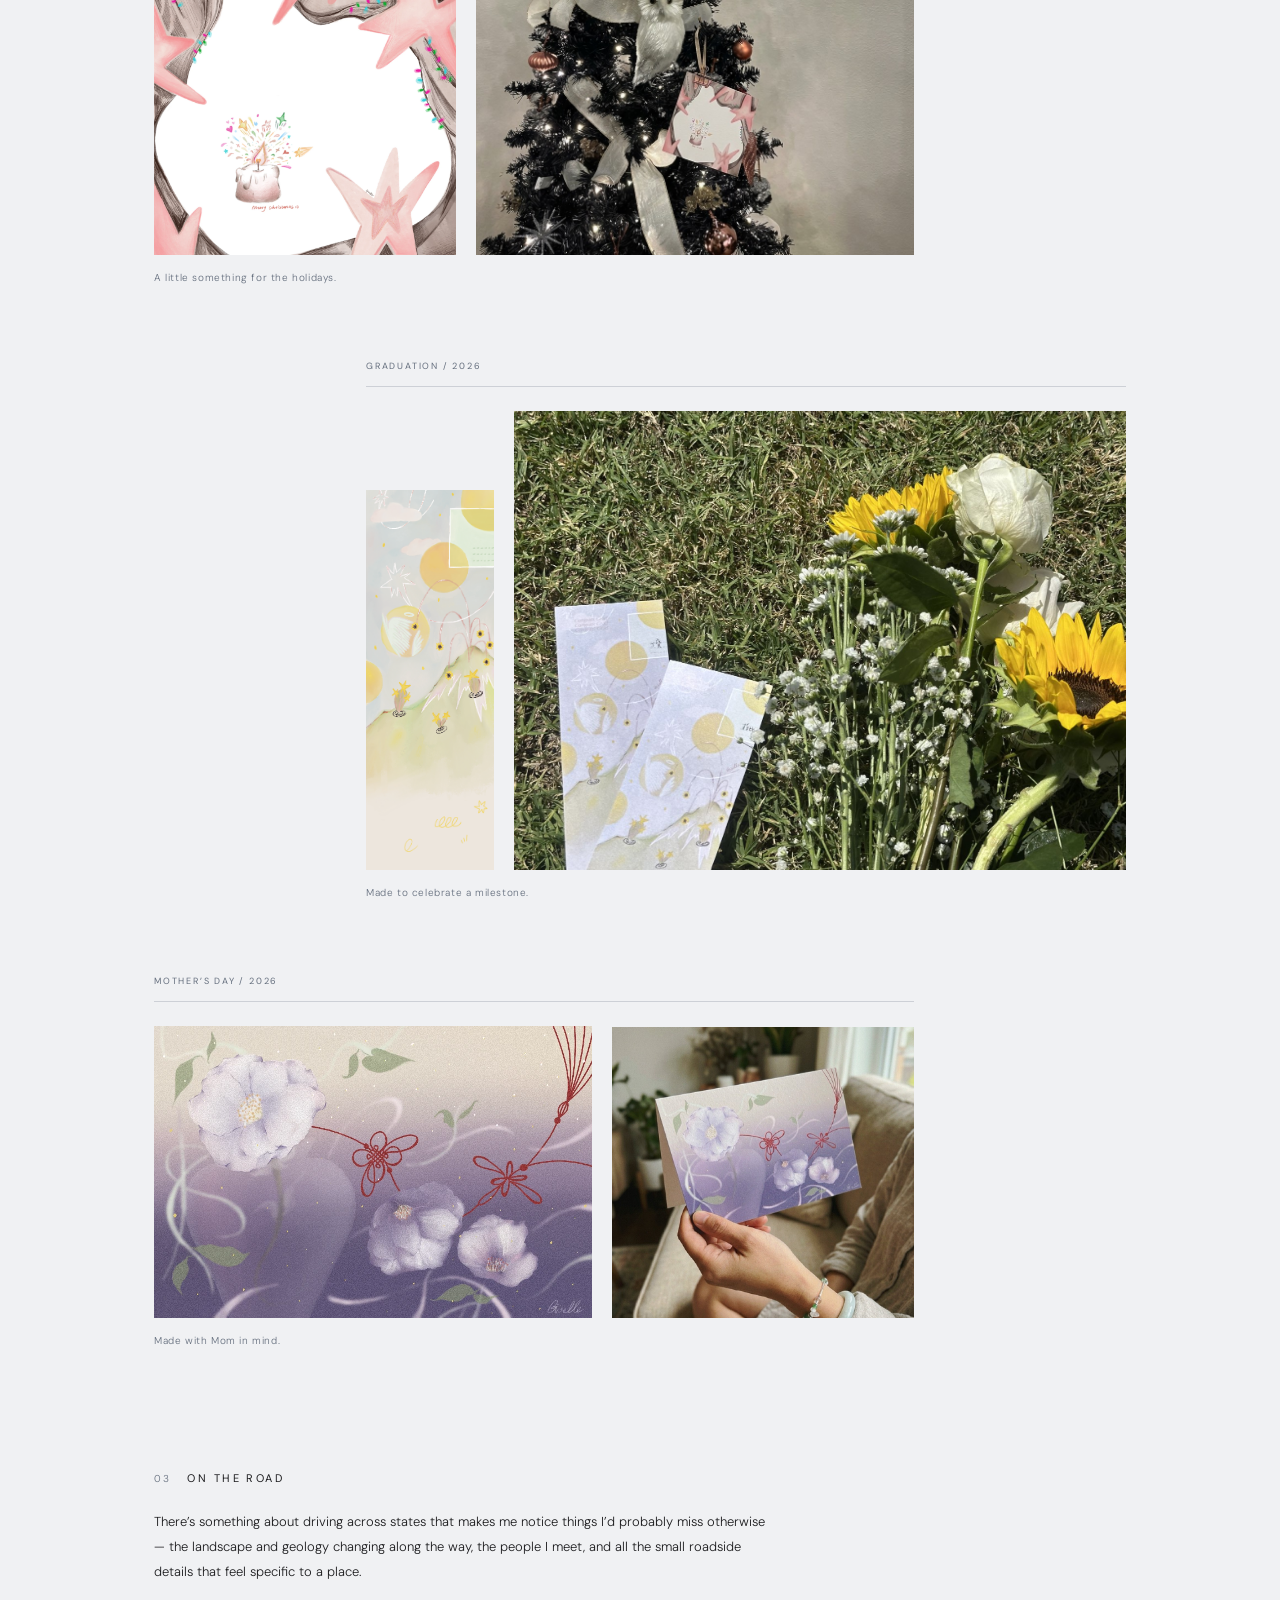
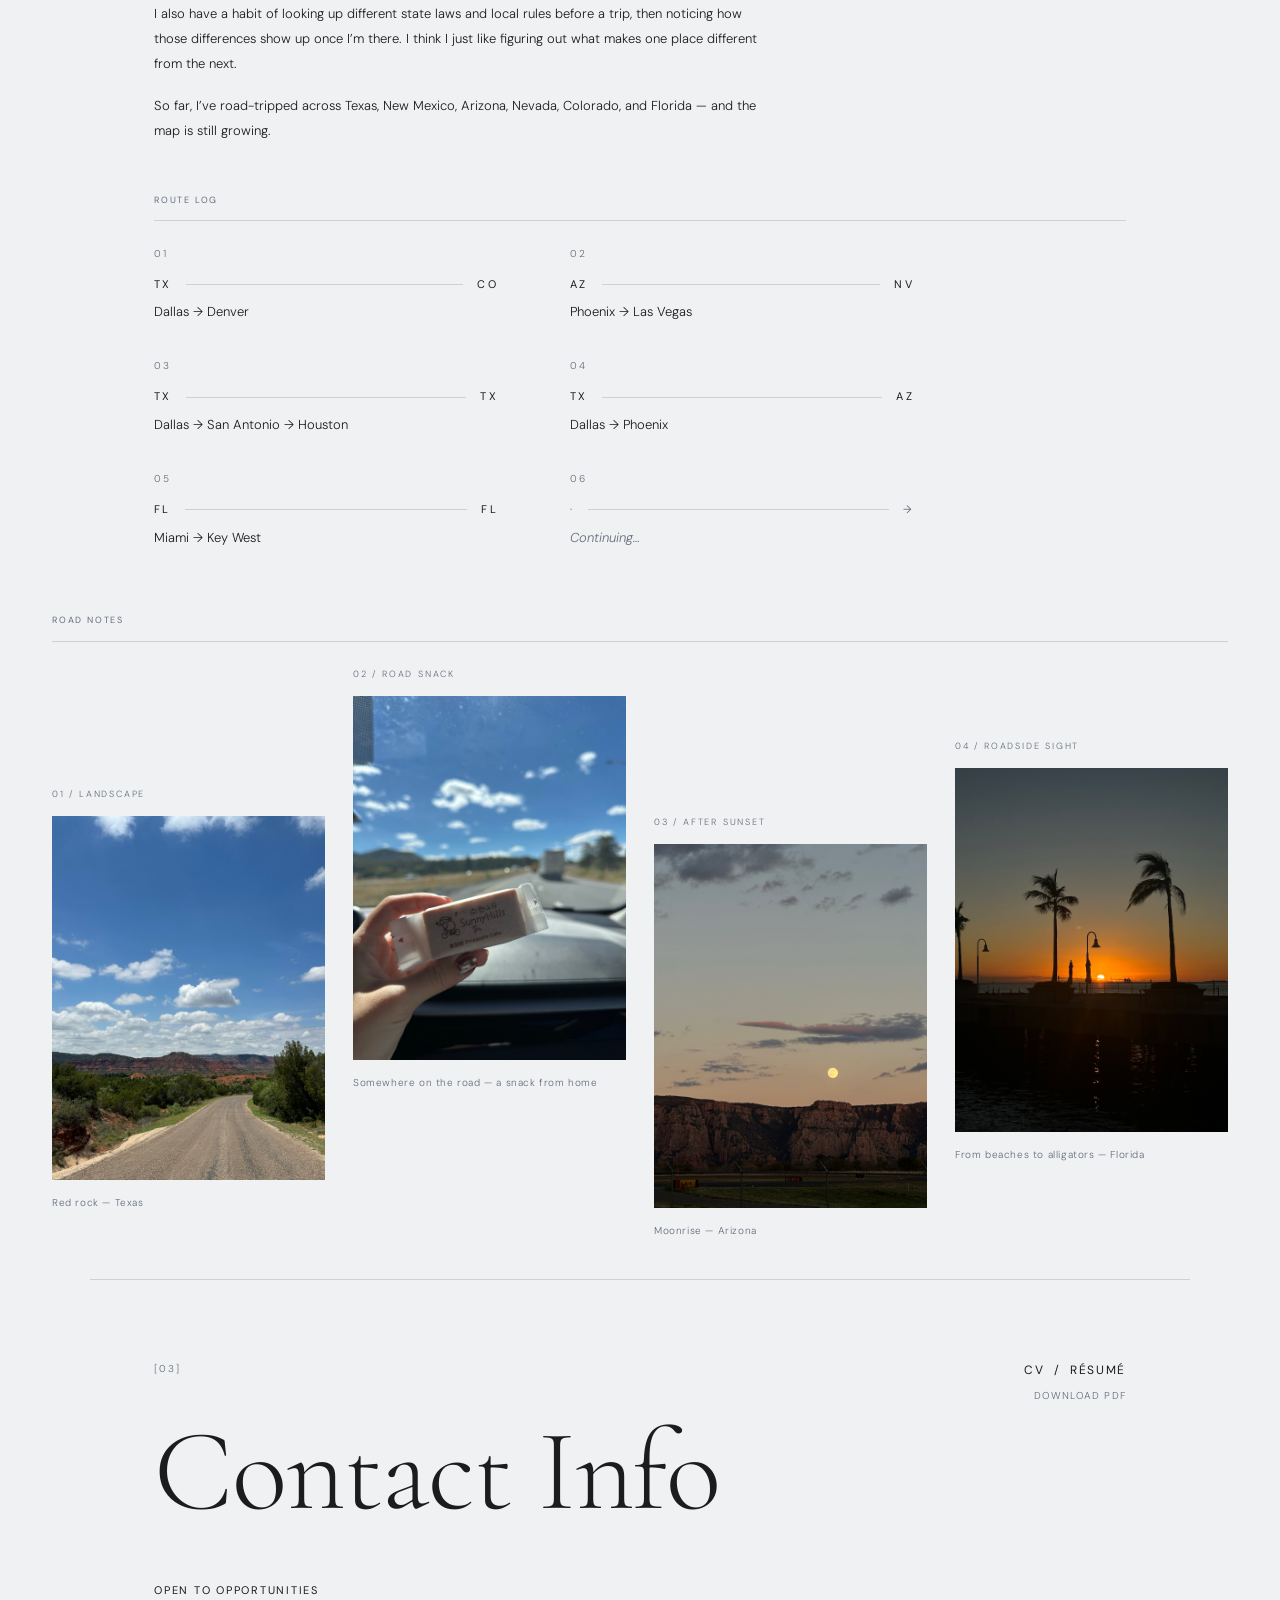
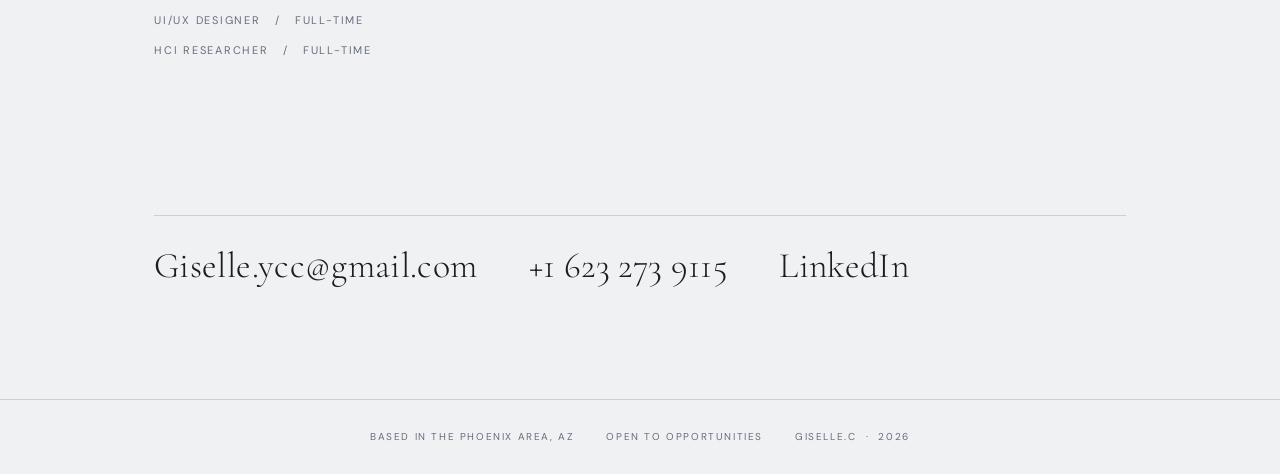
==== commit 7e8041af: "Act on the hiring audit: contact details, contrast, and buried evidence Contact and consistency - Th" ====
--- a/index.html
+++ b/index.html
@@ -307,7 +307,7 @@
       <!-- Scattered small labels — like annotations on a poster -->
       <span class="about-scatter about-scatter--role">UI/UX Designer &amp; Researcher</span>
       <span class="about-scatter about-scatter--field">HCI &nbsp;·&nbsp; Systems &nbsp;·&nbsp; Research</span>
-      <span class="about-scatter about-scatter--loc">Arizona, USA &nbsp;·&nbsp; 2026</span>
+      <span class="about-scatter about-scatter--loc">Phoenix Area, AZ &nbsp;·&nbsp; 2026</span>
 
       <!-- Bio text block — positioned in the open space left of photo -->
       <div class="about-poster-bio">
@@ -365,20 +365,20 @@
           <p class="about-exp-detail">Part-time · Remote &nbsp;·&nbsp; Jan 2026 – Present</p>
         </div>
         
+        <!-- Previously: LINE Taiwan -->
+        <div class="about-exp-item">
+          <span class="about-exp-cat">Previously</span>
+          <h3 class="about-exp-org">LINE Taiwan</h3>
+          <p class="about-exp-role">Project Assistant Intern, B2B Marketing</p>
+          <p class="about-exp-detail">Taipei, Taiwan &nbsp;·&nbsp; May 2024 – Jan 2025</p>
+        </div>
+
         <!-- Previously: Capital Futures -->
         <div class="about-exp-item">
           <span class="about-exp-cat">Previously</span>
           <h3 class="about-exp-org">Capital Futures</h3>
           <p class="about-exp-role">UX Intern, Digital Growth Team</p>
           <p class="about-exp-detail">Taipei, Taiwan &nbsp;·&nbsp; Jun 2023 – Sep 2023</p>
-        </div>
-
-        <!-- Previously: LINE Taiwan -->
-        <div class="about-exp-item">
-          <span class="about-exp-cat">Previously</span>
-          <h3 class="about-exp-org">LINE Taiwan</h3>
-          <p class="about-exp-role">Project Assistant Intern, B2B Marketing</p>
-          <p class="about-exp-detail">Taipei, Taiwan &nbsp;·&nbsp; May 2024 – Jan 2025</p>
         </div>
 
         
@@ -726,7 +726,7 @@
     <!-- Bottom bar — large contact info -->
     <div class="contact-bar">
       <a href="mailto:Giselle.ycc@gmail.com" class="contact-bar-item">Giselle.ycc@gmail.com</a>
-      <a href="tel:+16212739115" class="contact-bar-item">+1 621 273 9115</a>
+      <a href="tel:+16232739115" class="contact-bar-item">+1 623 273 9115</a>
       <a href="https://linkedin.com/in/gisellechenycc" class="contact-bar-item" target="_blank" rel="noopener noreferrer">LinkedIn</a>
     </div>
 
@@ -734,7 +734,7 @@
 
   <!-- Footer — site closing line -->
   <footer class="site-footer">
-    <span>Based in Gilbert, AZ</span>
+    <span>Based in the Phoenix Area, AZ</span>
     <span>Open to opportunities</span>
     <span>Giselle.C &nbsp;·&nbsp; 2026</span>
   </footer>
--- a/style.css
+++ b/style.css
@@ -18,7 +18,7 @@
   --color-bg:        #F0F1F3;   /* cool pale blue-gray white */
   --color-surface:   #E4E6EA;   /* cool light gray for surfaces */
   --color-text:      #1C1C1E;   /* soft black, slightly cool */
-  --color-muted:     #9099A6;   /* steel blue-gray for labels */
+  --color-muted:     #646E7D;  /* was #9099A6 — only 2.55:1 on --color-bg; this is 4.57:1, same hue */
   --color-accent:    #4A5260;   /* dark steel for hover states */
   --color-line:      #CDD0D6;   /* cool hairline dividers */
 
@@ -1838,19 +1838,27 @@
   margin: 0;
 }
 
-/* "What I Learned" runs as a full-width band under both columns, so it
-   spans the grid rather than sitting in one side of it. Spanning means
-   it picks up the container's own side padding and lines up exactly
-   with the title and the reveal above — before this it was escaping to
-   the window edges. */
+/* The right-hand column of an archive detail page. */
 .va-detail-right {
+  border-left: 1px solid var(--color-line);
+  padding-left: 48px;
+  display: flex;
+  flex-direction: column;
+  gap: 16px;
+}
+
+/* Portrait Study only: its right column already carries the "who is
+   this?" reveal, so "What I Learned" drops below and spans the grid.
+   Spanning picks up the container's own side padding, which keeps it
+   aligned with the title and the reveal instead of escaping to the
+   window edges. Hokusai has no reveal, so it keeps the plain column. */
+.va-detail-right--wide {
   grid-column: 1 / -1;
+  border-left: none;
+  padding-left: 0;
   border-top: 1px solid var(--color-line);
   padding-top: 40px;
   margin-top: 16px;
-  display: flex;
-  flex-direction: column;
-  gap: 16px;
 }
 
 .va-detail-label {
@@ -2367,3 +2375,20 @@
   outline: 1px solid var(--color-accent);
   outline-offset: 6px;
 }
+
+/* ── KEYBOARD FOCUS ──────────────────────────────────────────
+   The browser's own focus ring already worked; this only replaces
+   its colour. Chrome draws it in orange (#E59700), which is the one
+   saturated colour that ever appears on this site. Matching it to
+   --color-accent keeps keyboard navigation on-palette.
+
+   :focus-visible, not :focus — the ring stays hidden after a mouse
+   click and appears only for keyboard and other non-pointer input.
+   ──────────────────────────────────────────────────────────── */
+a:focus-visible,
+button:focus-visible,
+summary:focus-visible,
+[tabindex]:focus-visible {
+  outline: 2px solid var(--color-accent);
+  outline-offset: 3px;
+}
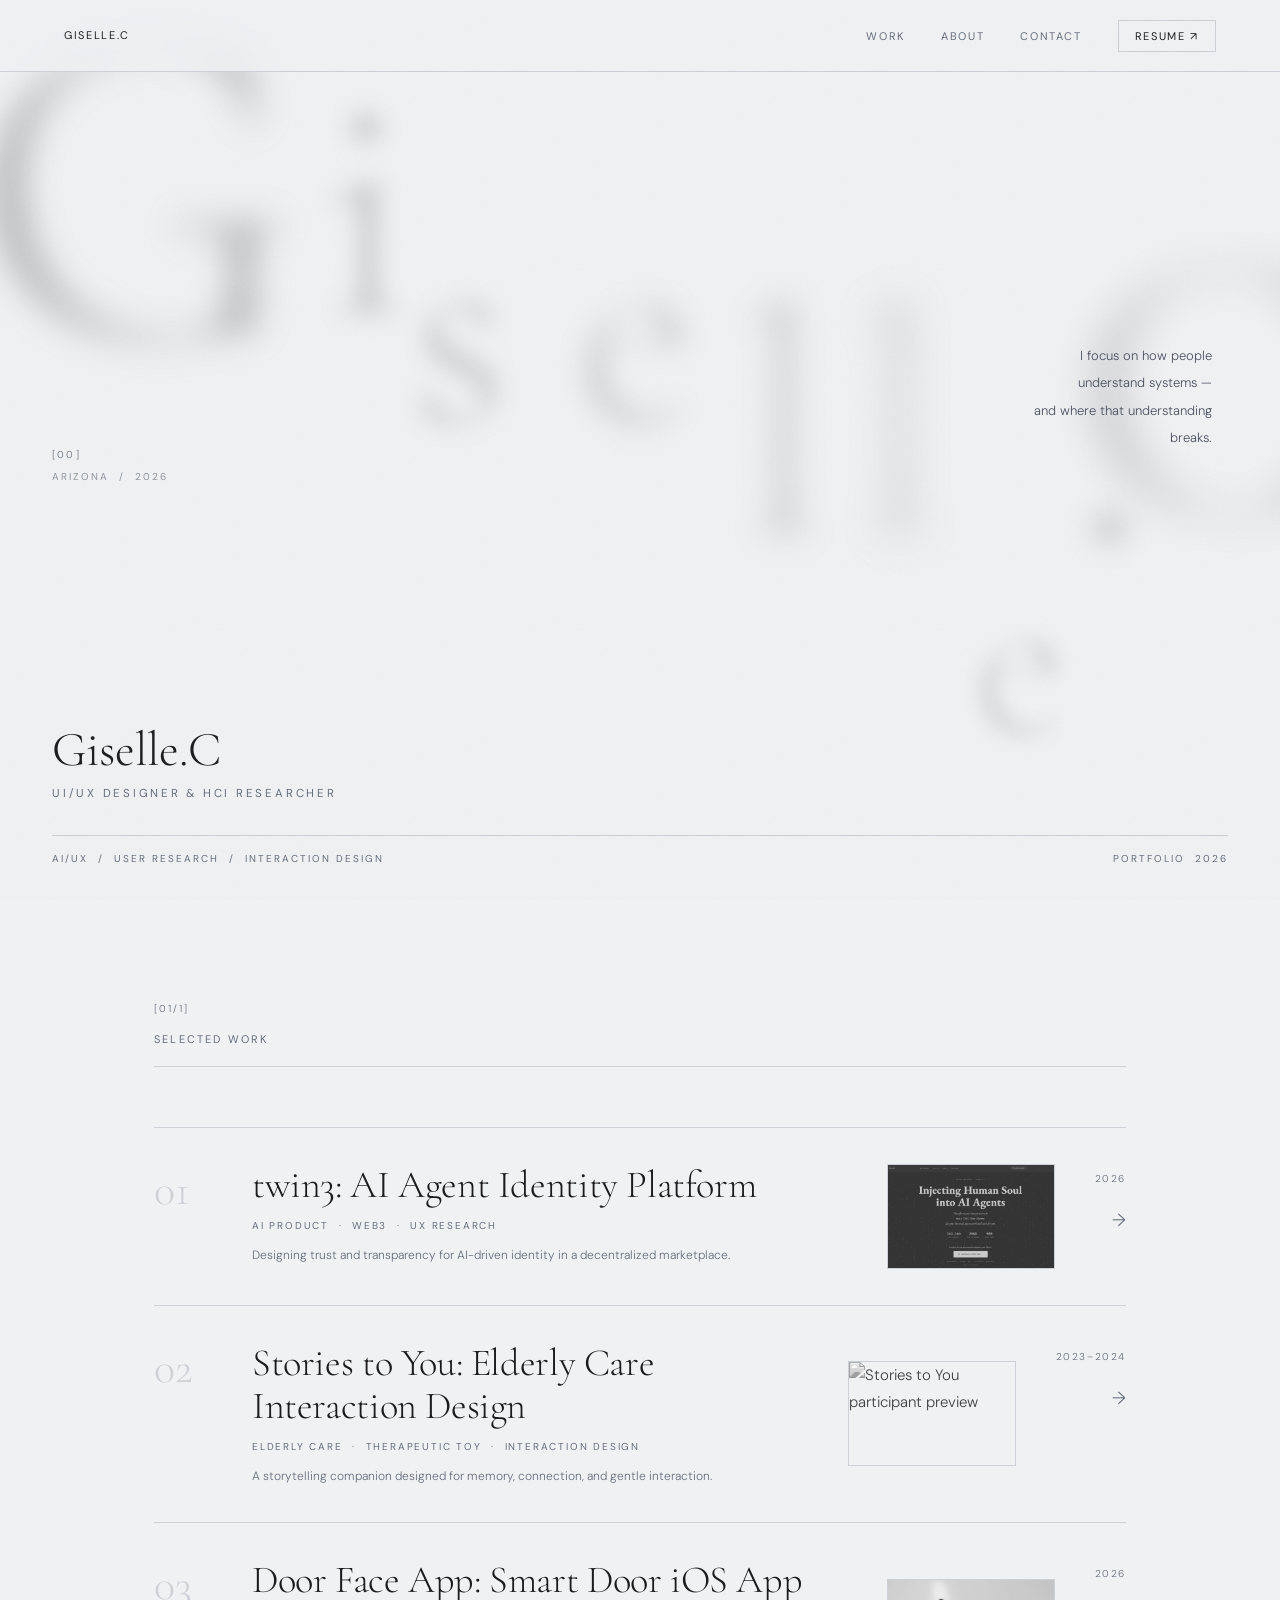
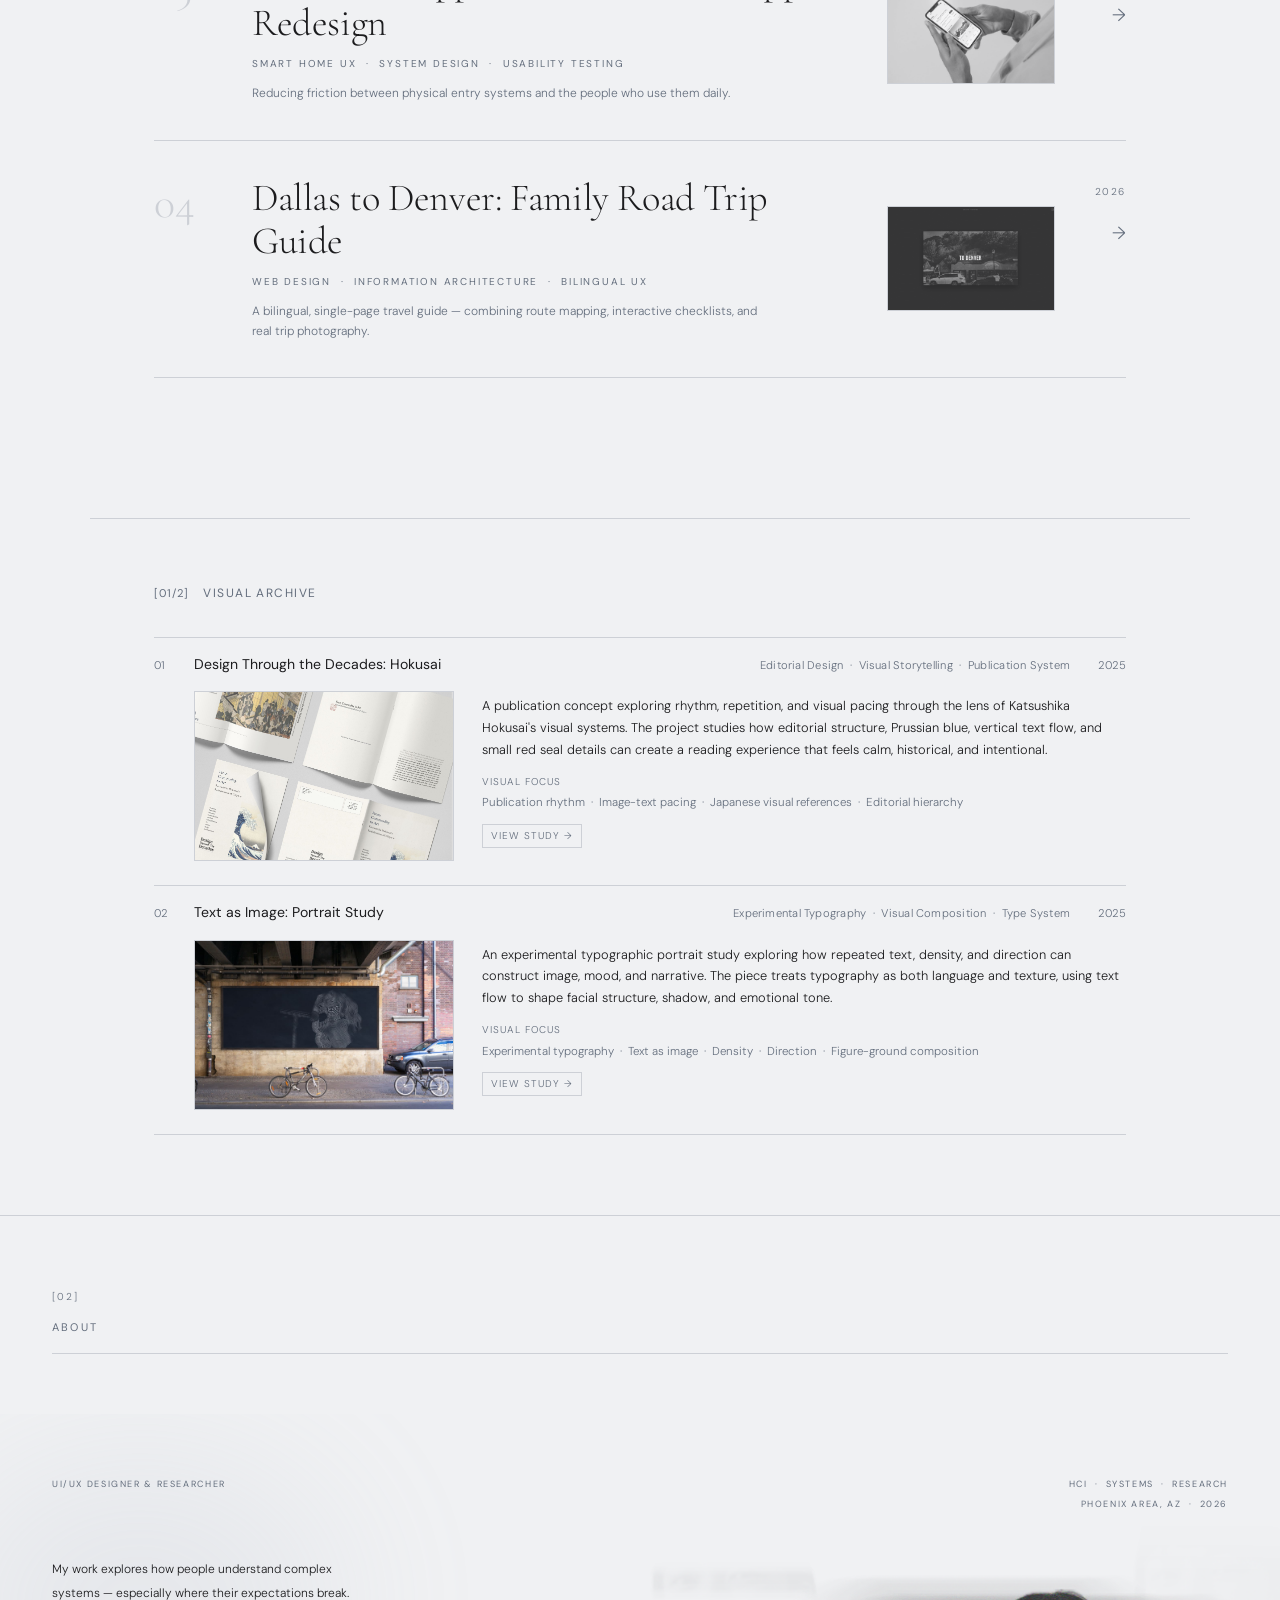
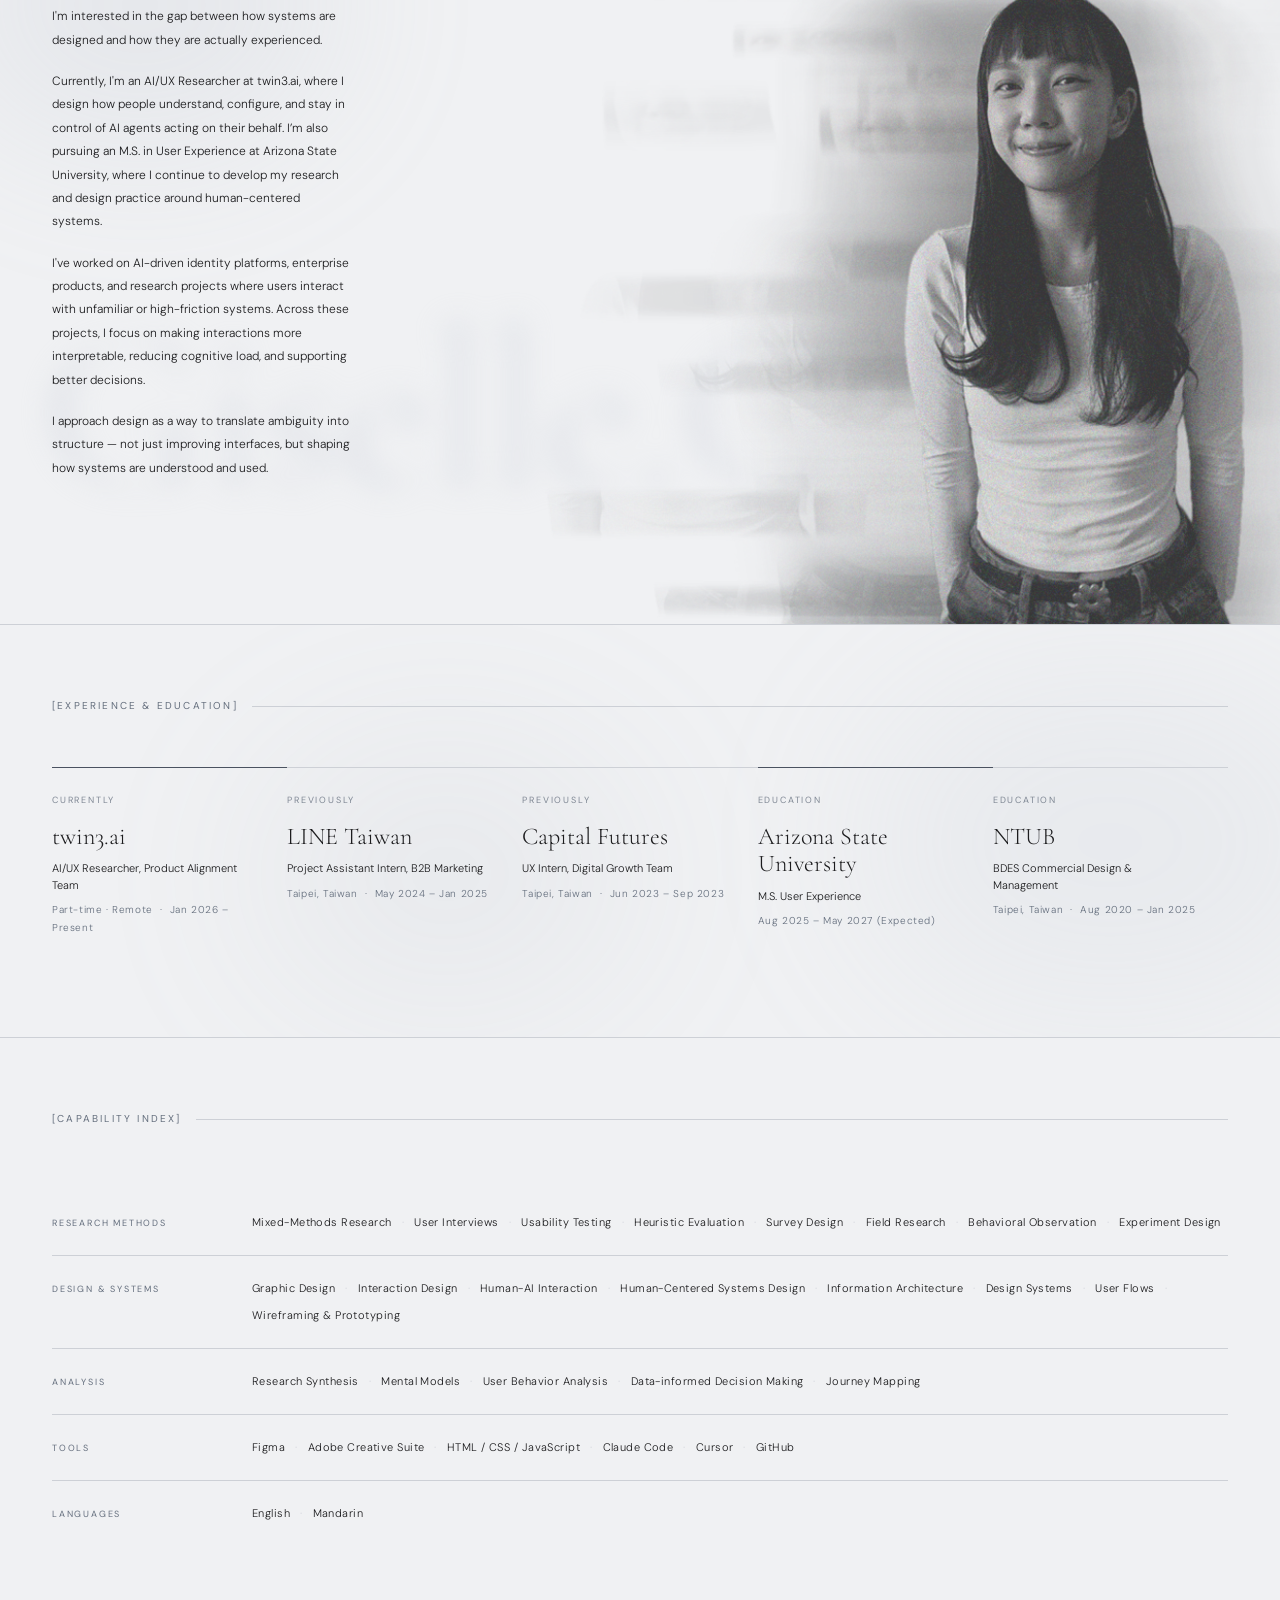
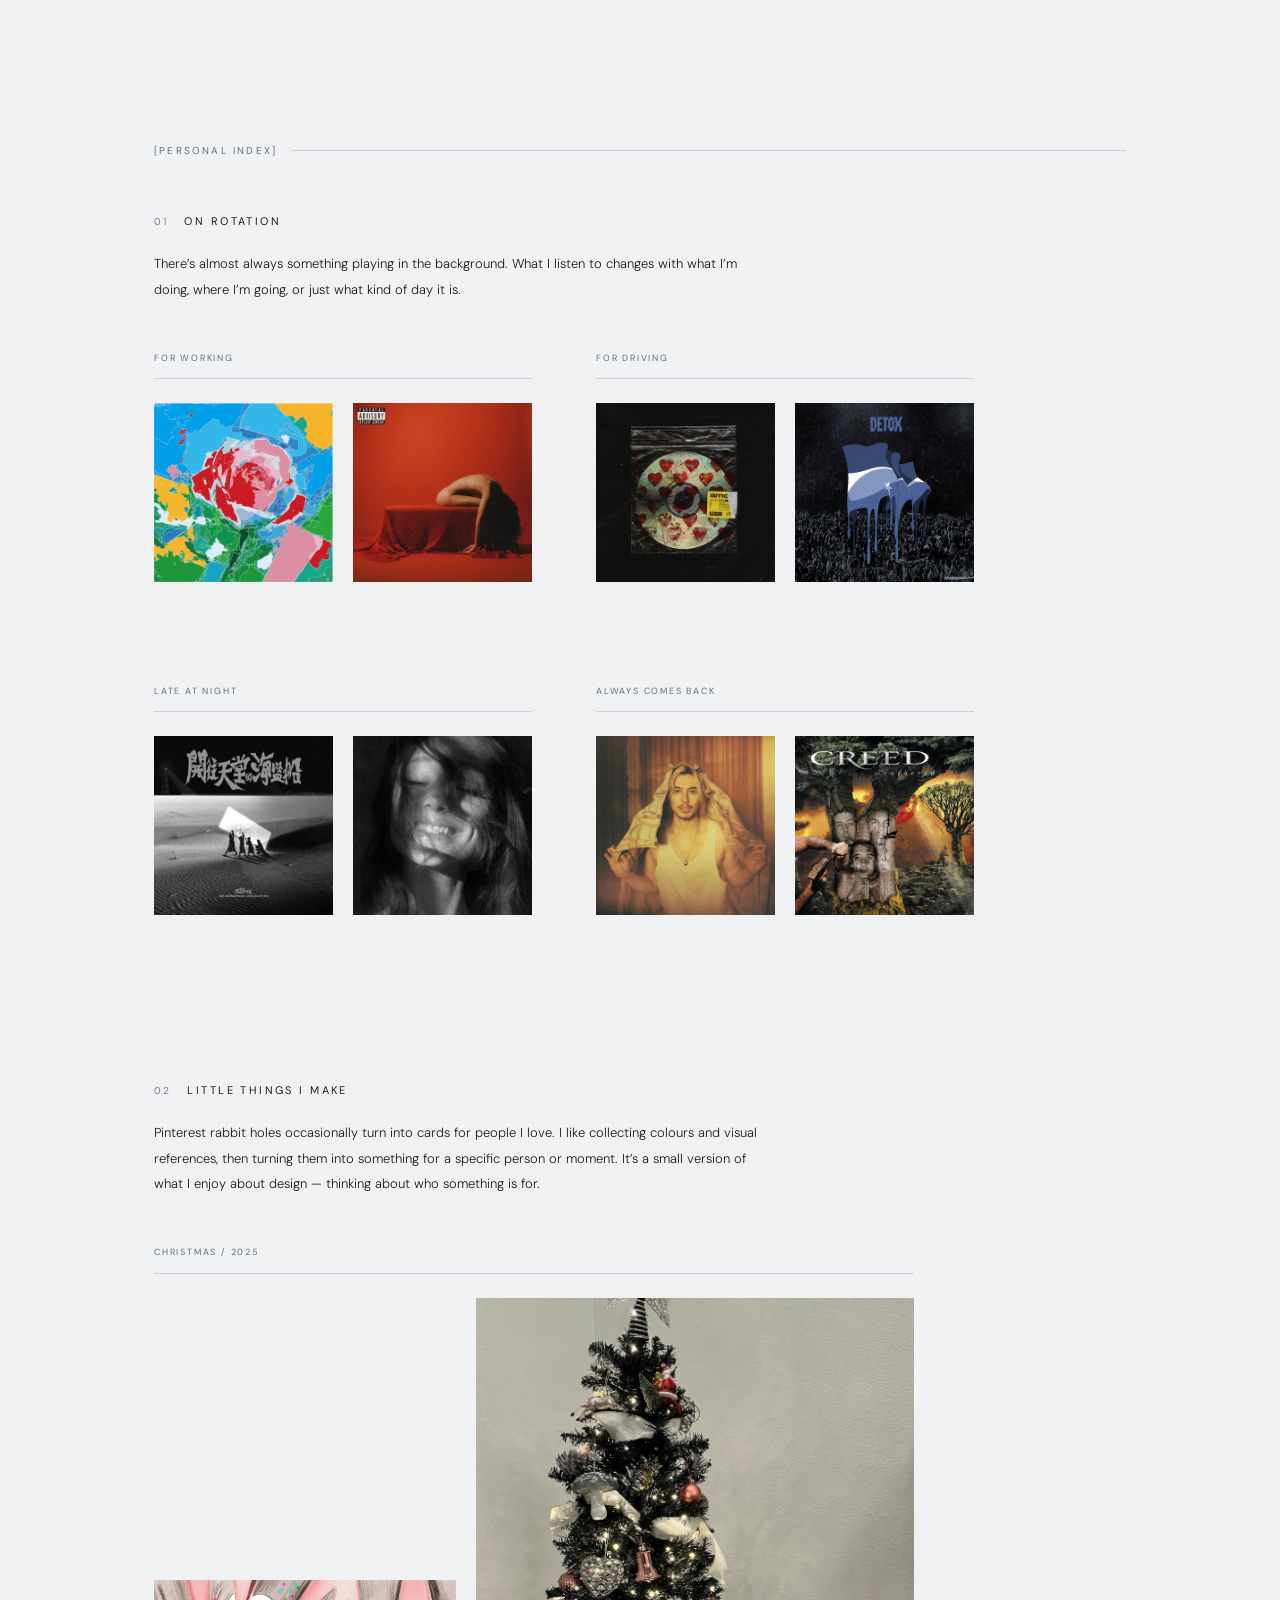
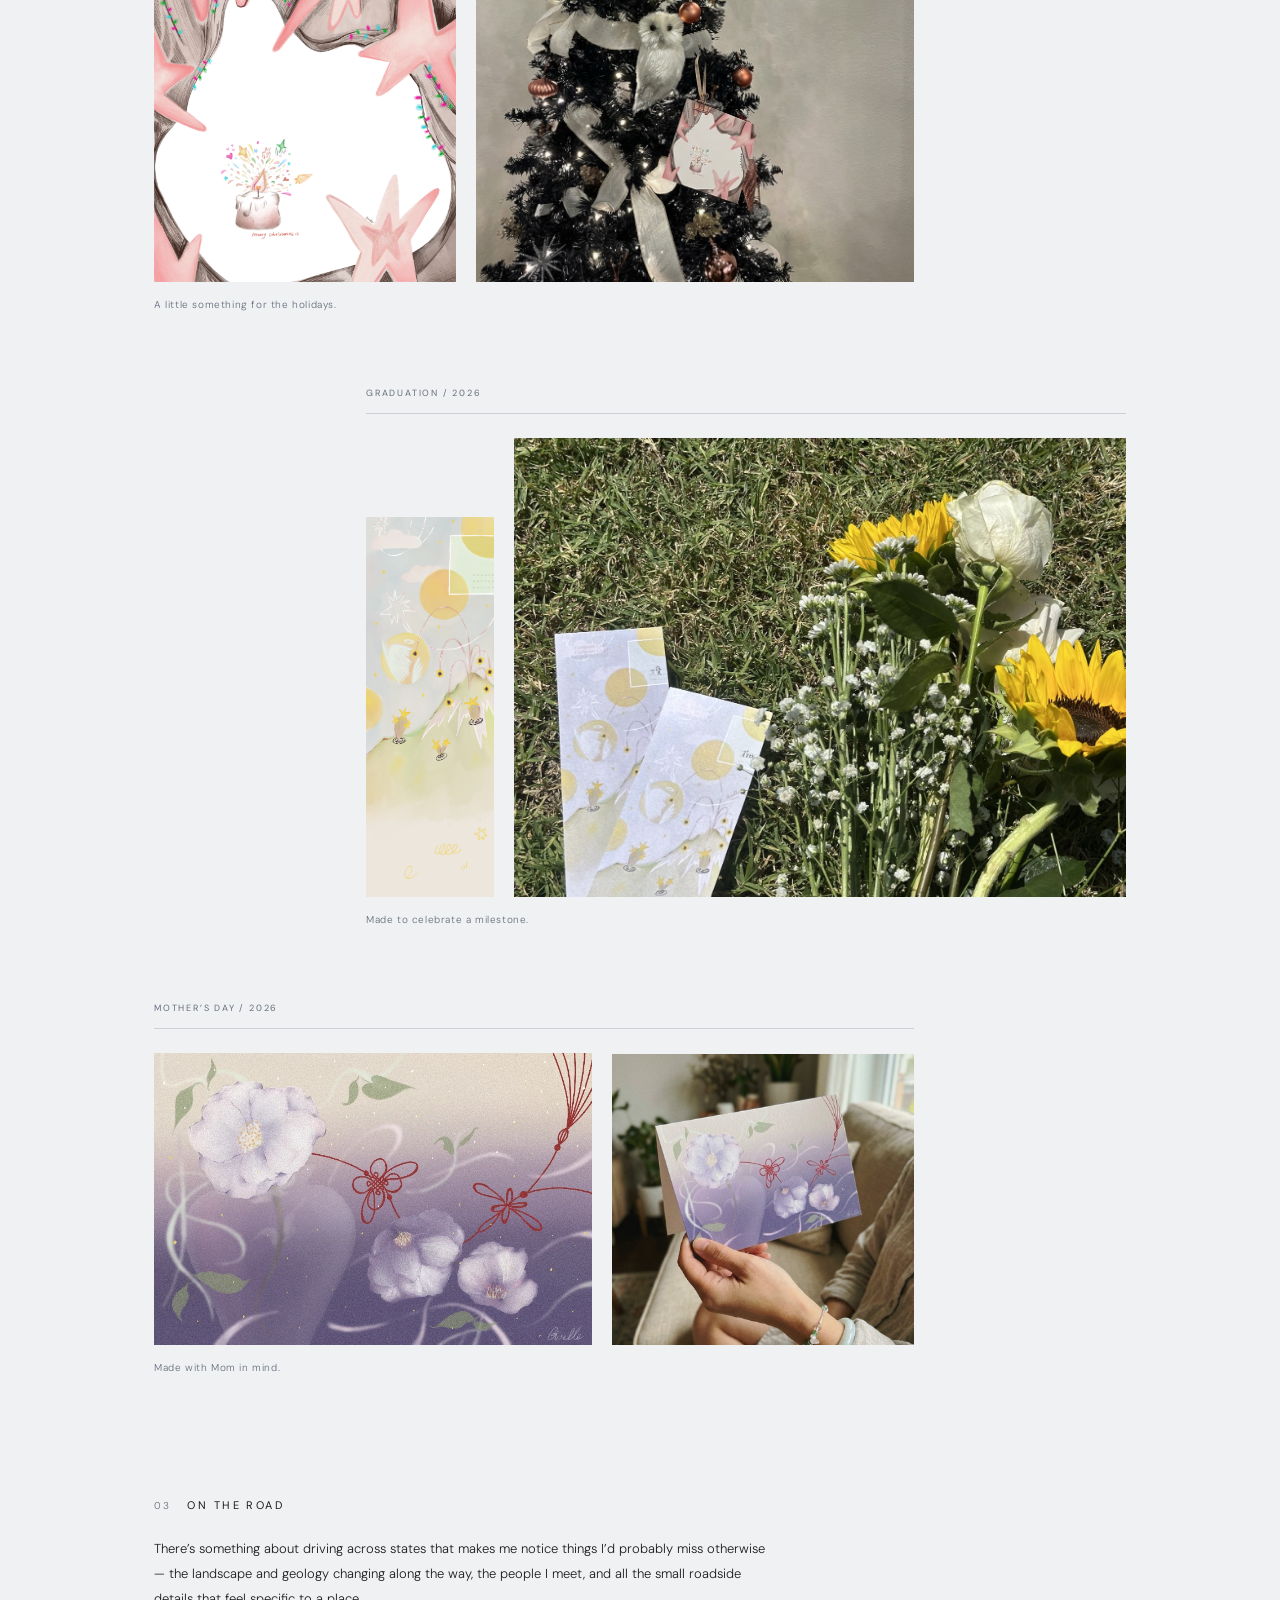
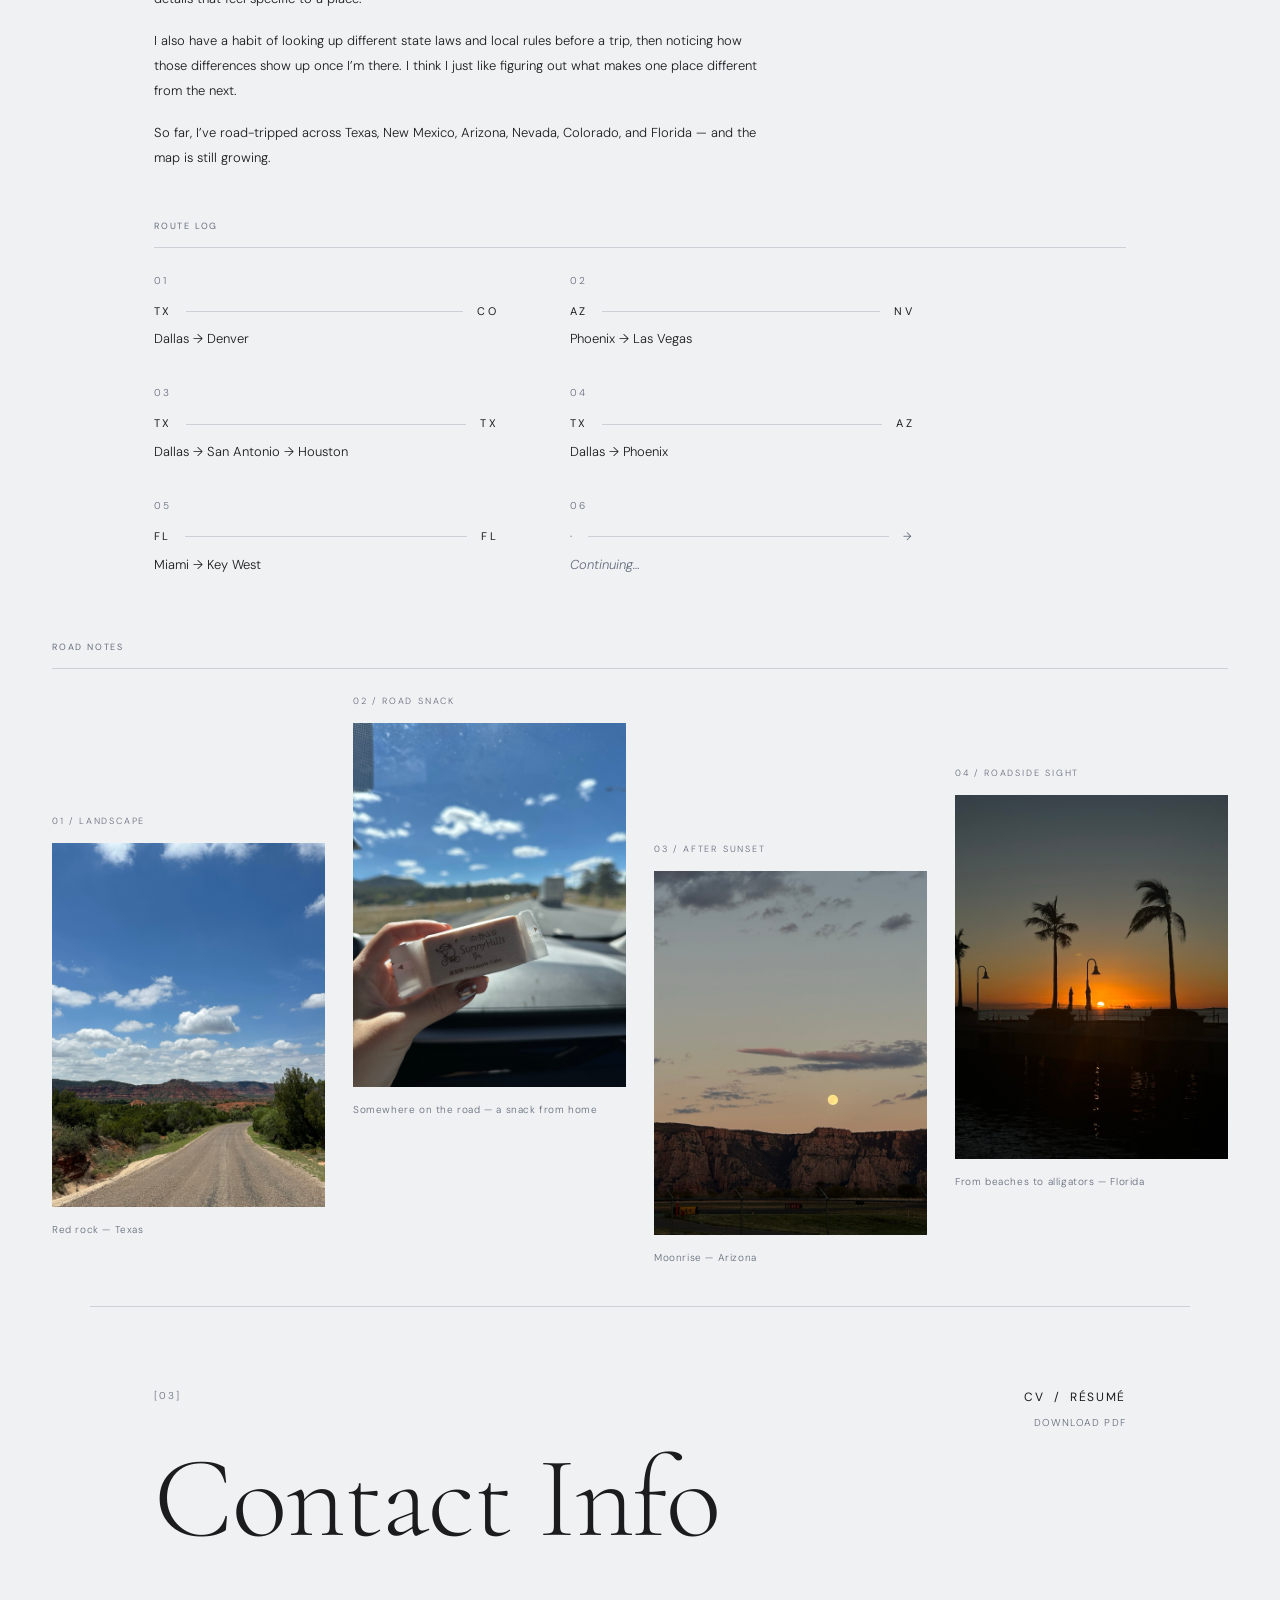
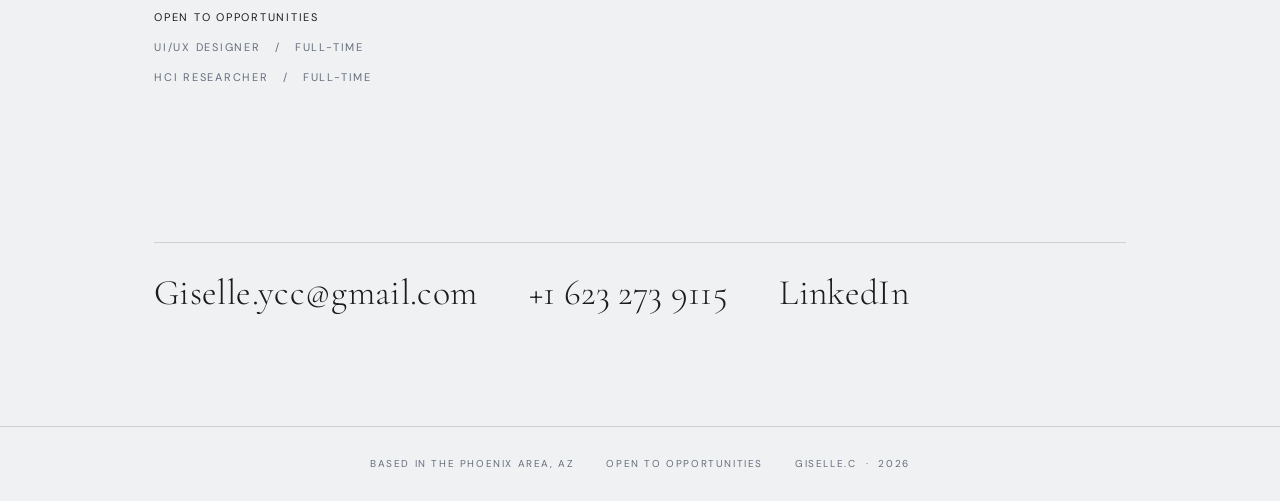
==== commit 33e56dd0: "Align the capability index with the resume Adds three capabilities the site already demonstrates but" ====
--- a/index.html
+++ b/index.html
@@ -421,6 +421,7 @@
           <span class="skills-item">Mixed-Methods Research</span>
           <span class="skills-item">User Interviews</span>
           <span class="skills-item">Usability Testing</span>
+          <span class="skills-item">Heuristic Evaluation</span>
           <span class="skills-item">Survey Design</span>
           <span class="skills-item">Field Research</span>
           <span class="skills-item">Behavioral Observation</span>
@@ -439,6 +440,7 @@
           <span class="skills-item">Information Architecture</span>
           <span class="skills-item">Design Systems</span>
           <span class="skills-item">User Flows</span>
+          <span class="skills-item">Wireframing &amp; Prototyping</span>
         </div>
       </div>
 
@@ -460,7 +462,7 @@
         <div class="skills-list">
           <span class="skills-item">Figma</span>
           <span class="skills-item">Adobe Creative Suite</span>
-          <span class="skills-item">HTML / CSS</span>
+          <span class="skills-item">HTML / CSS / JavaScript</span>
           <span class="skills-item">Claude Code</span>
           <span class="skills-item">Cursor</span>
           <span class="skills-item">GitHub</span>
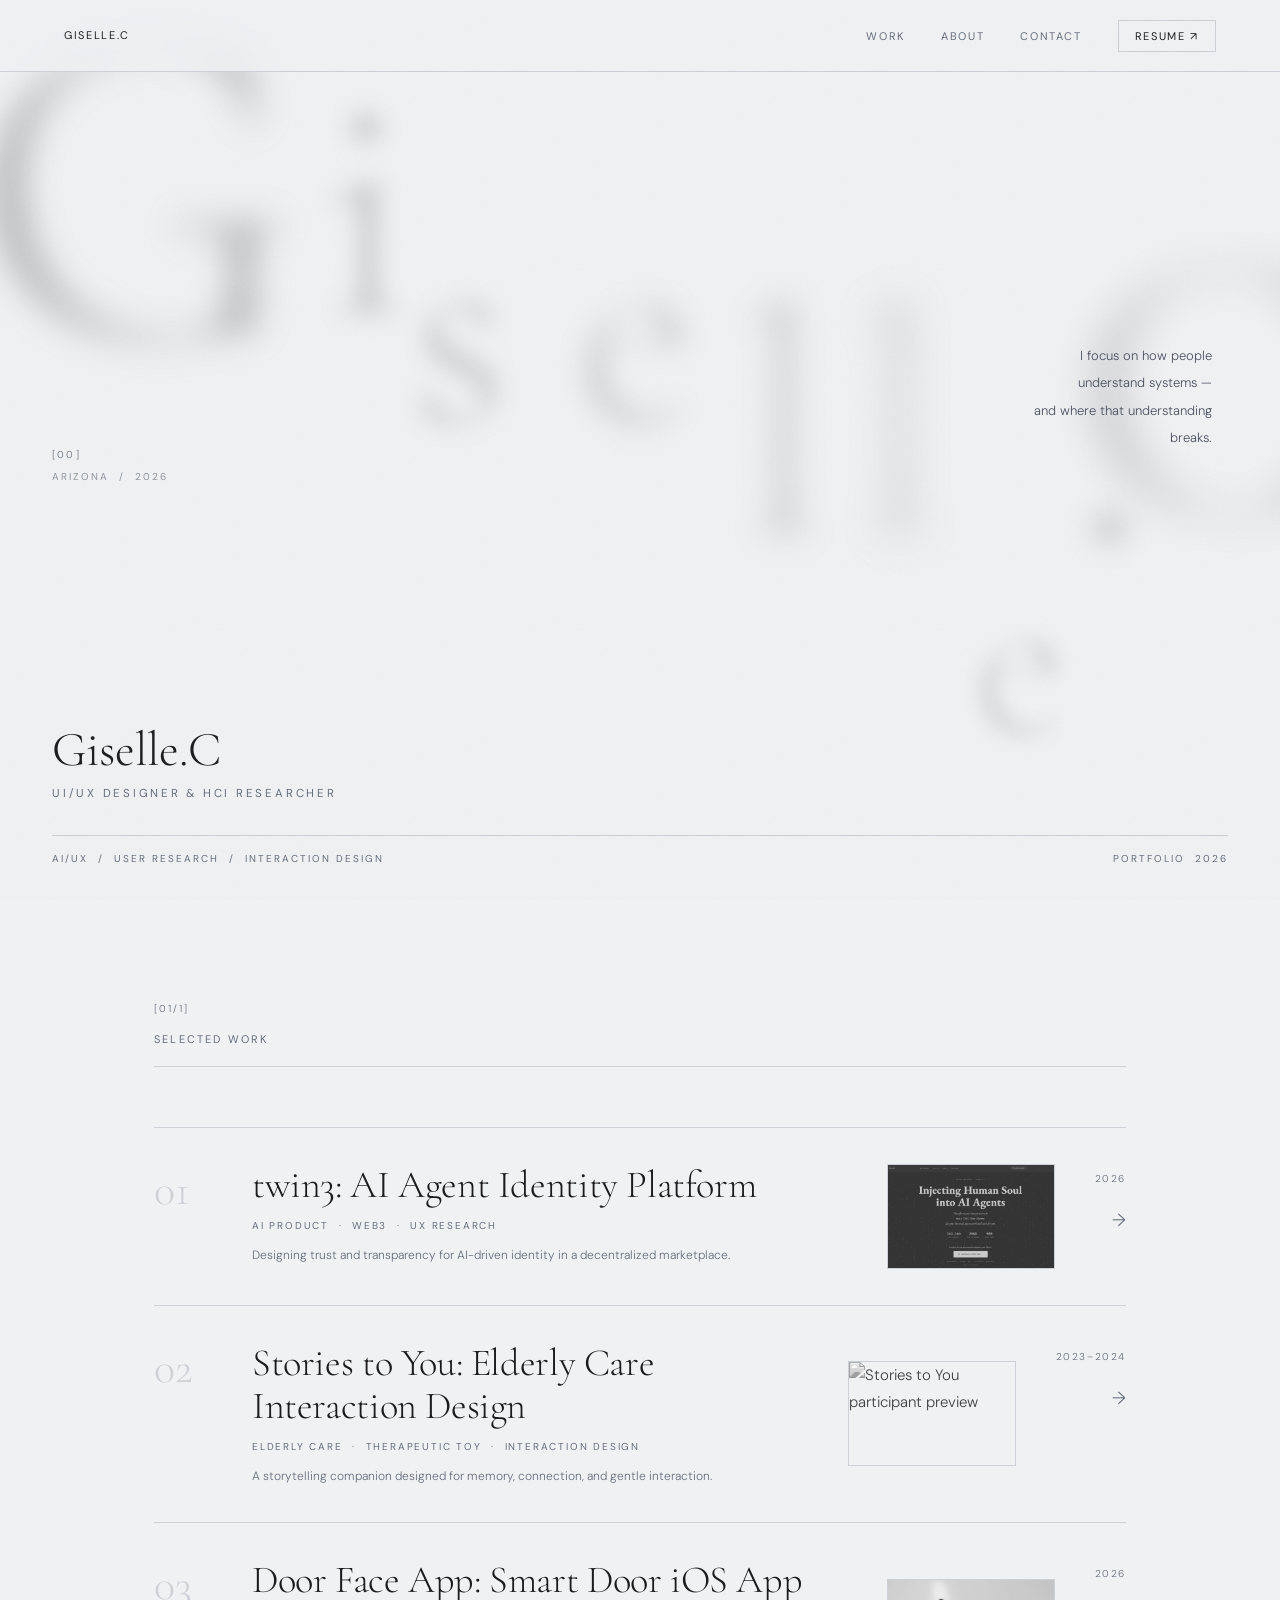
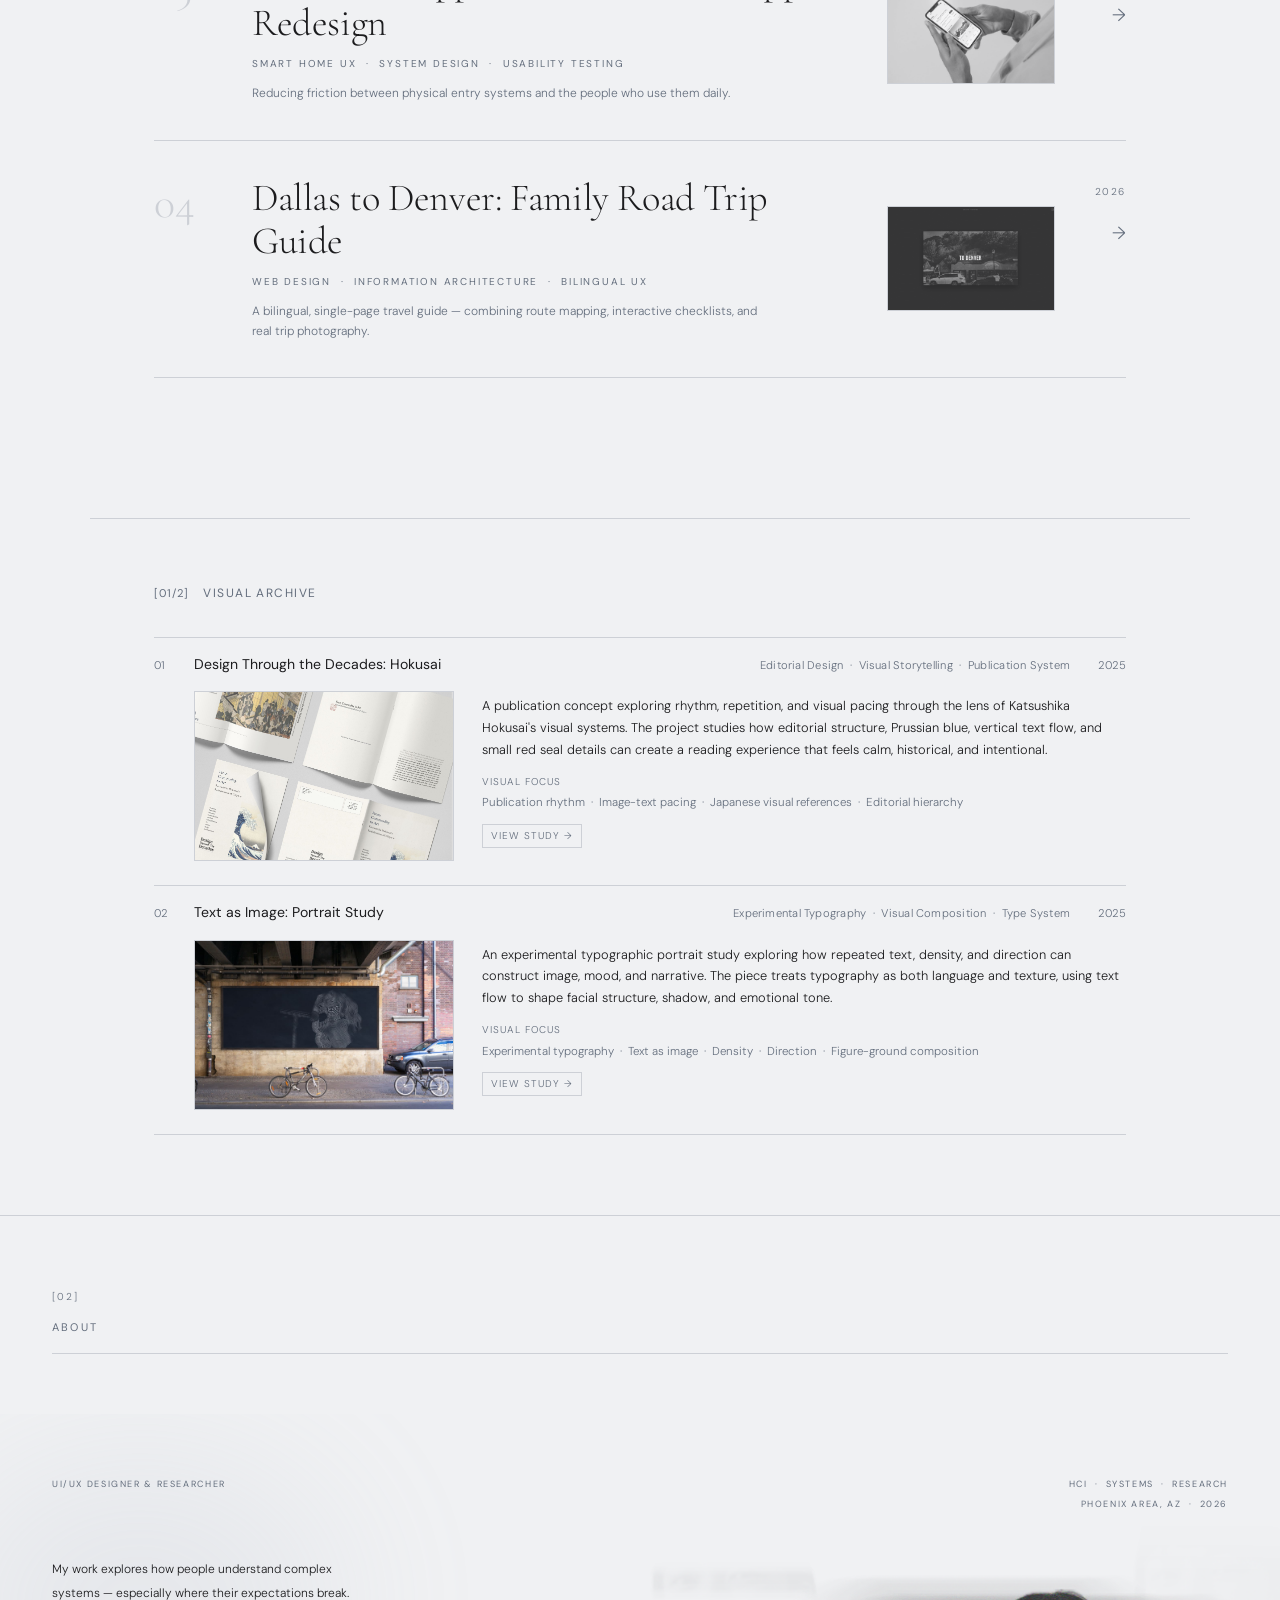
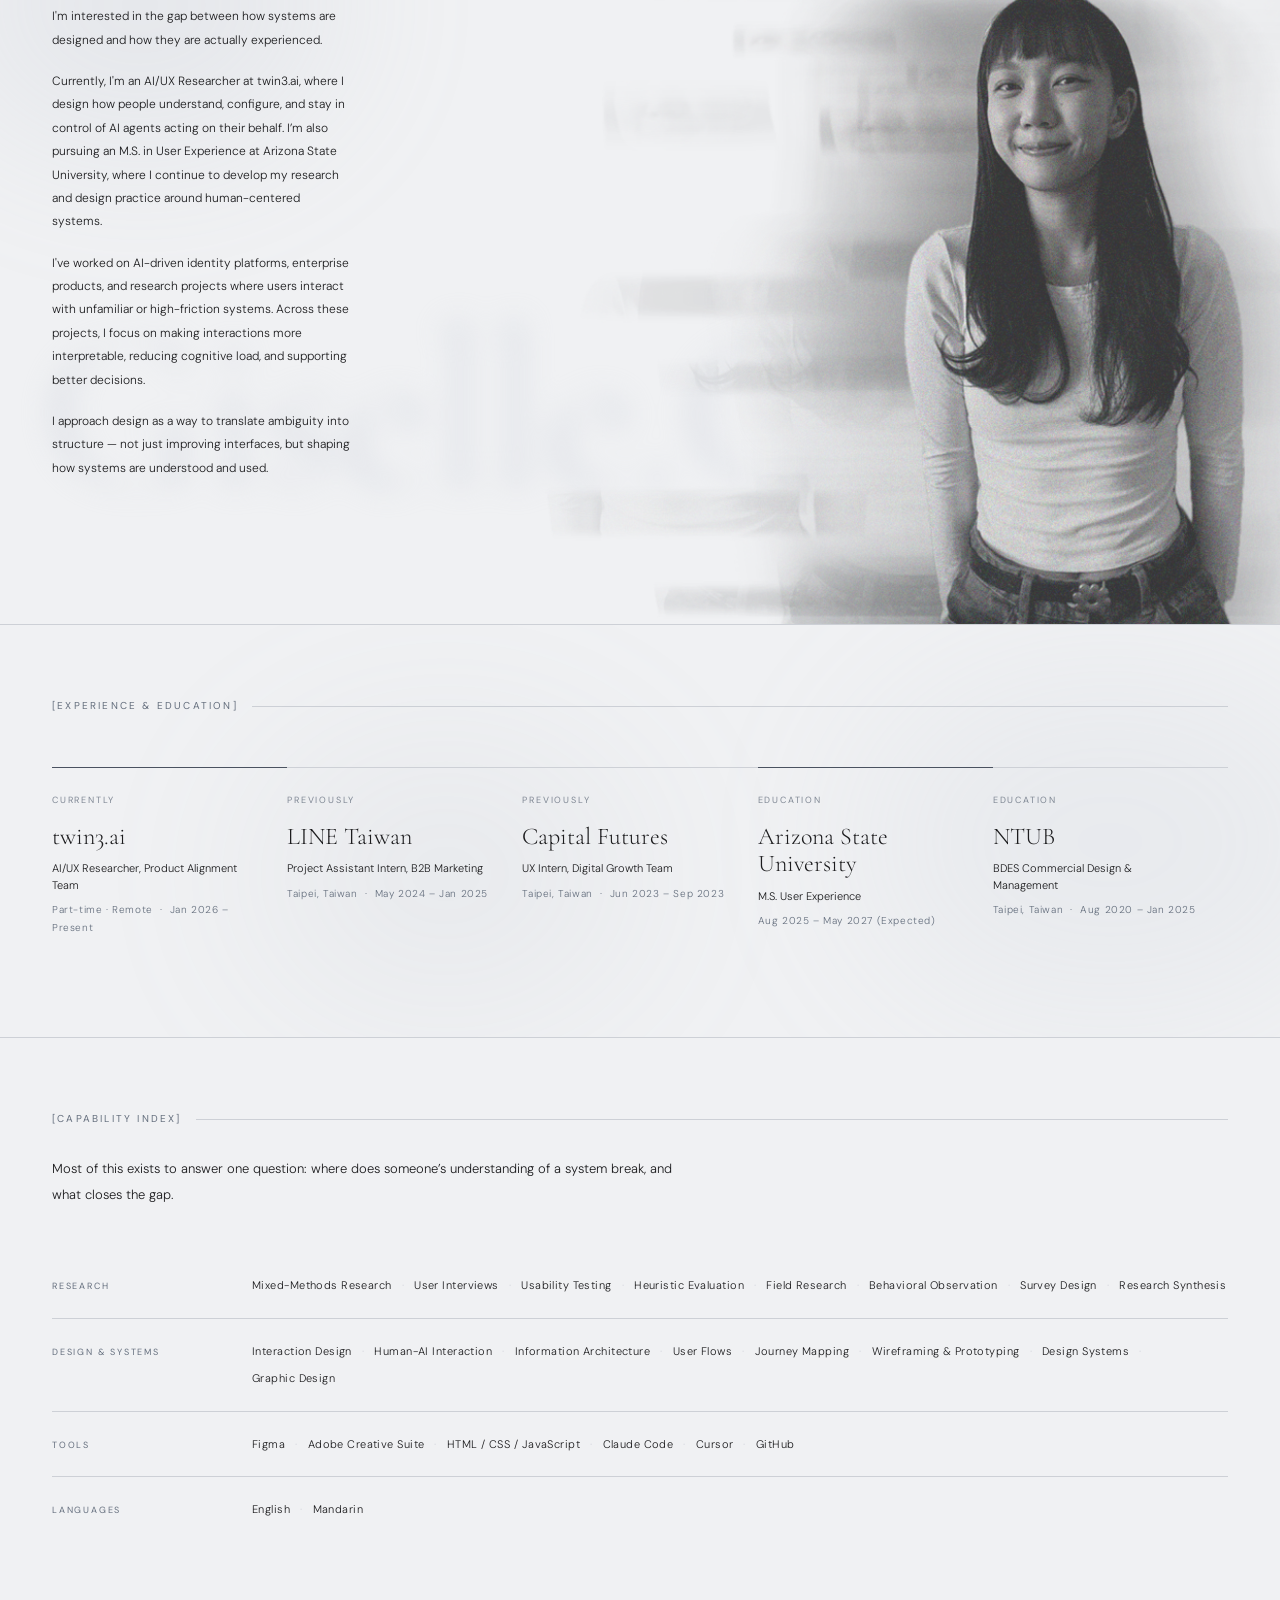
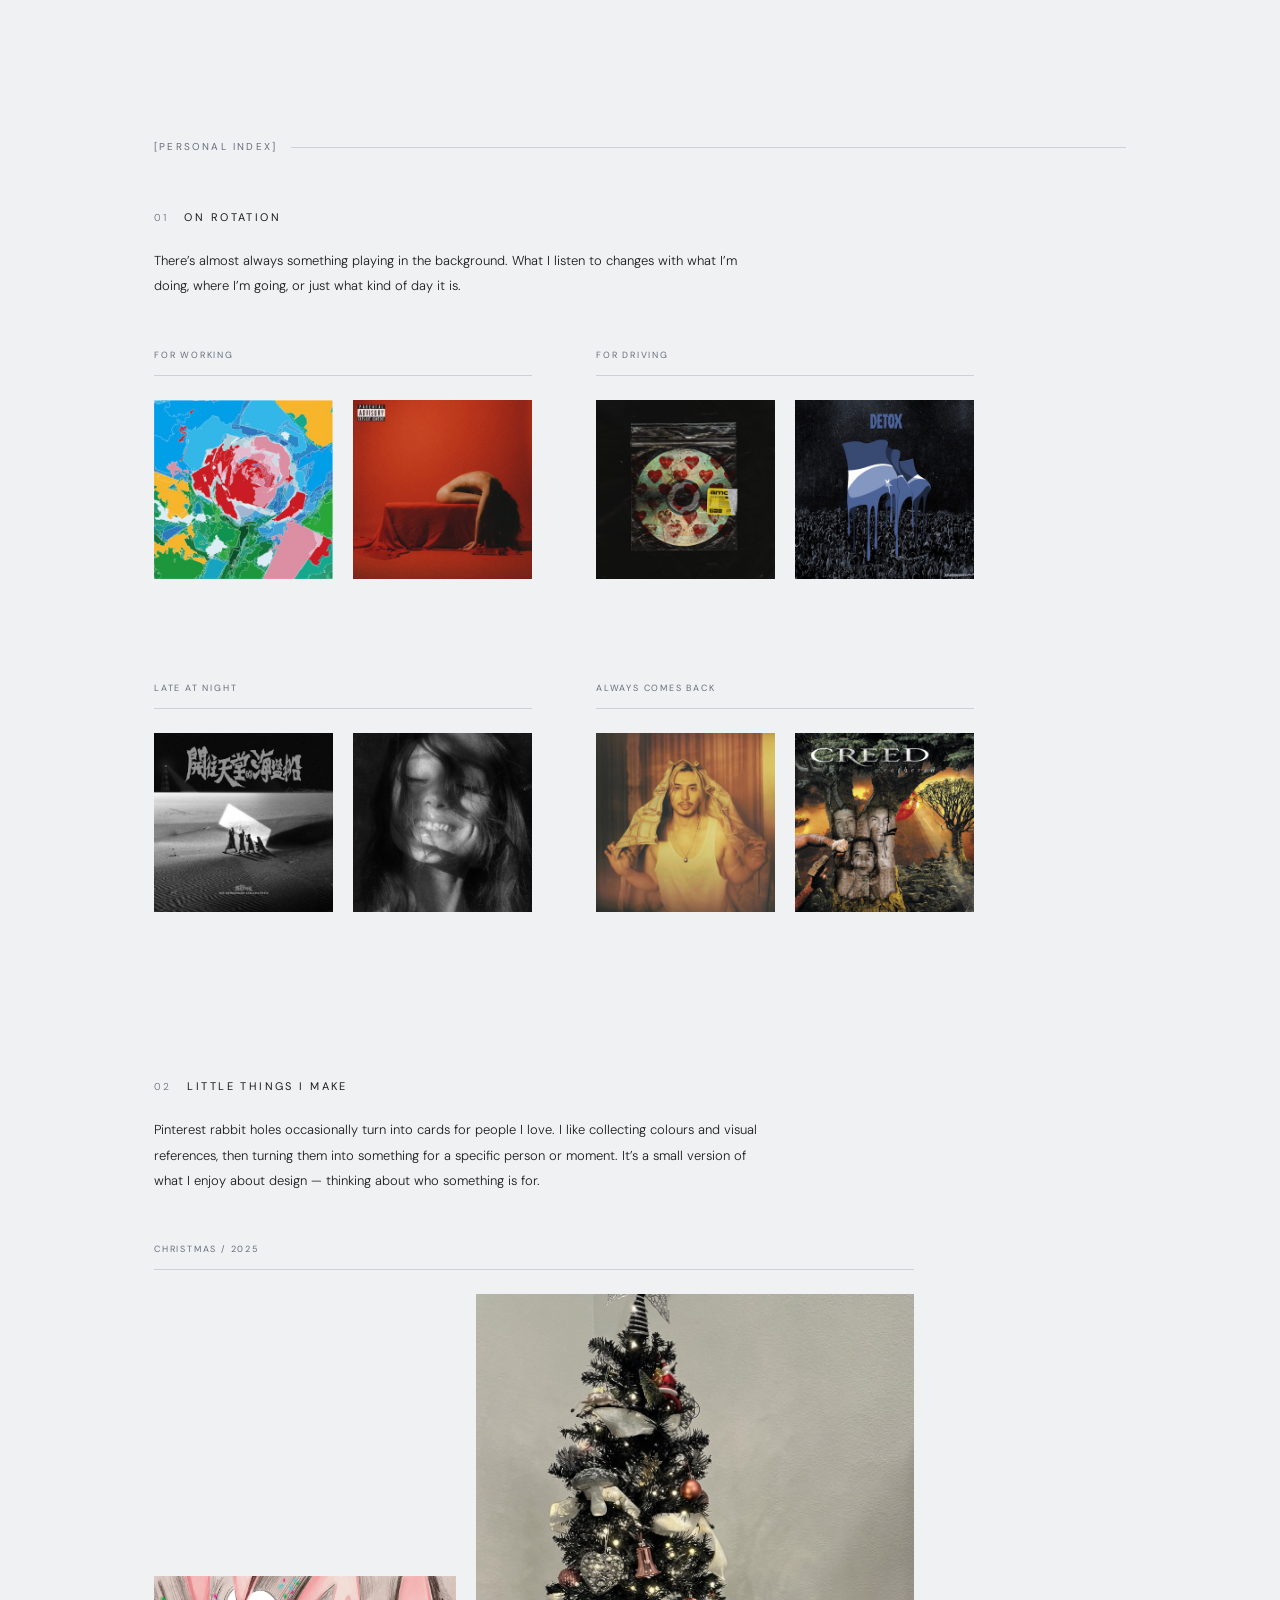
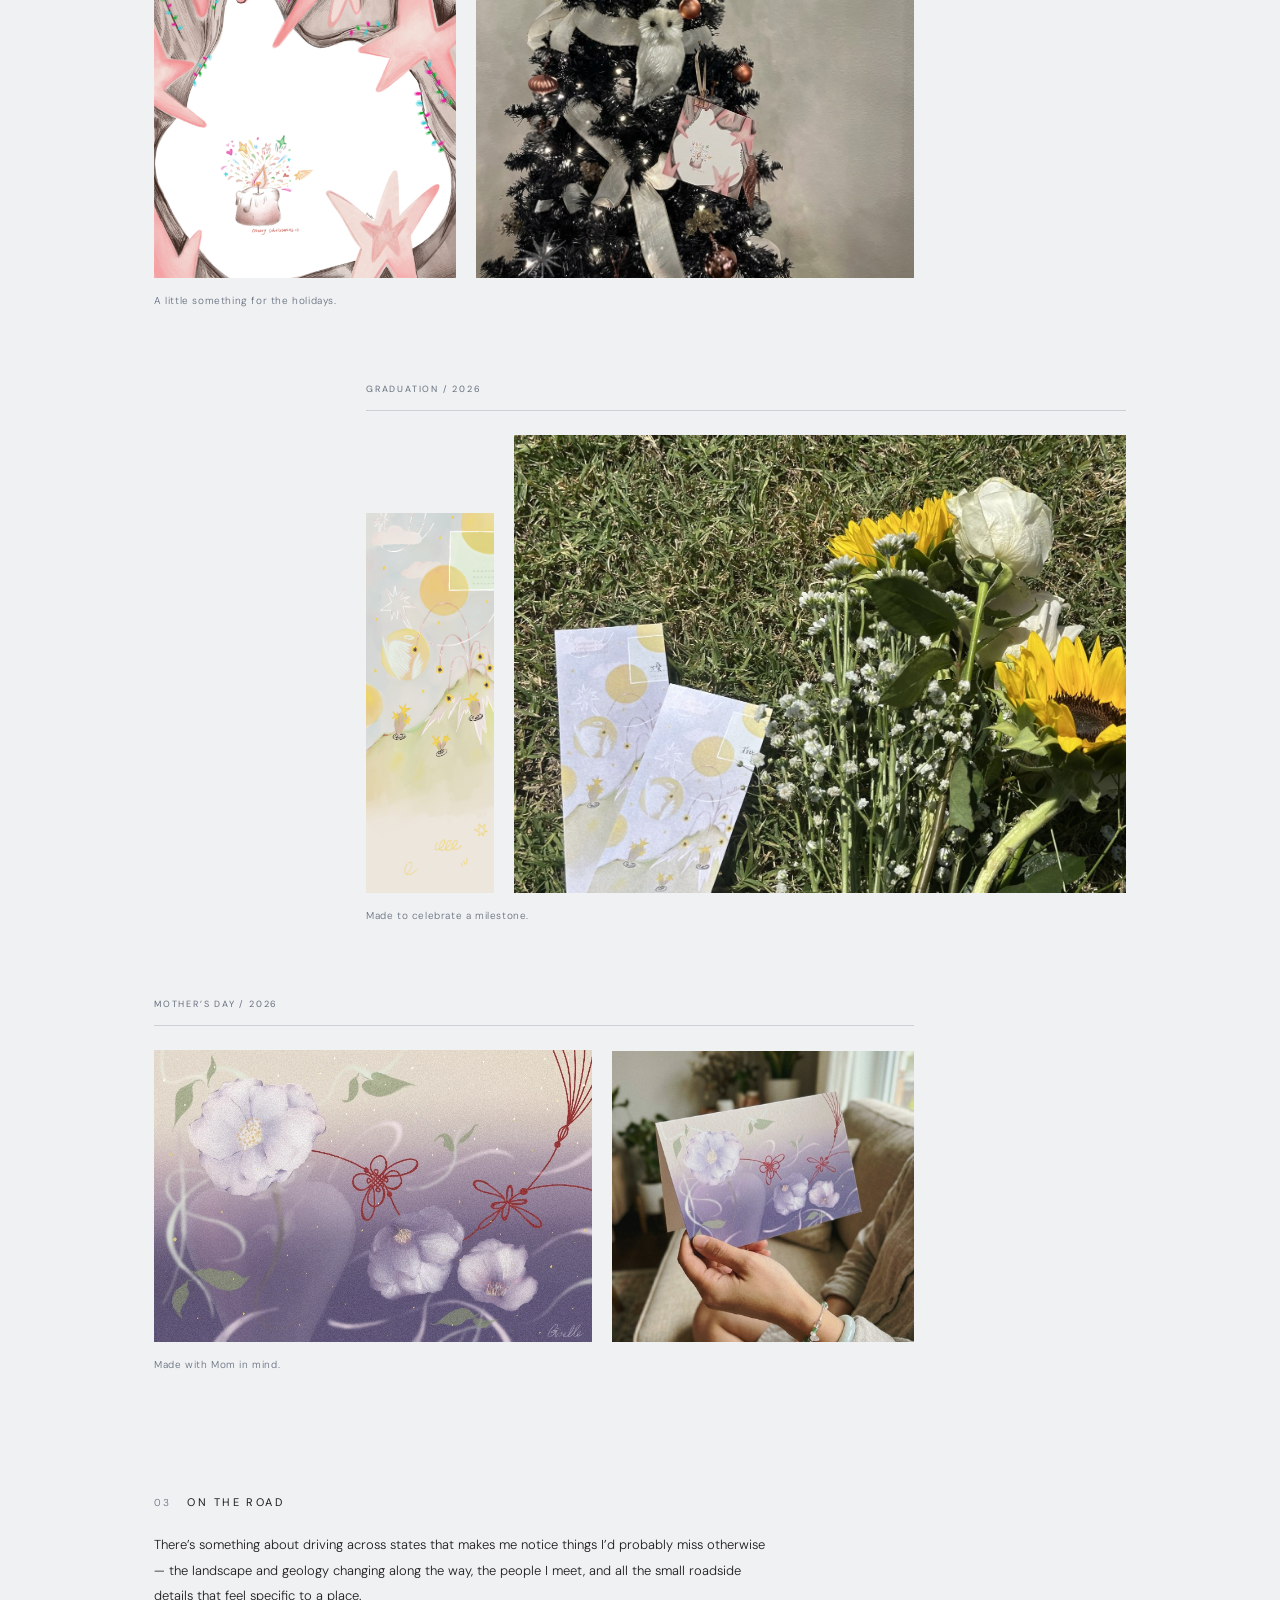
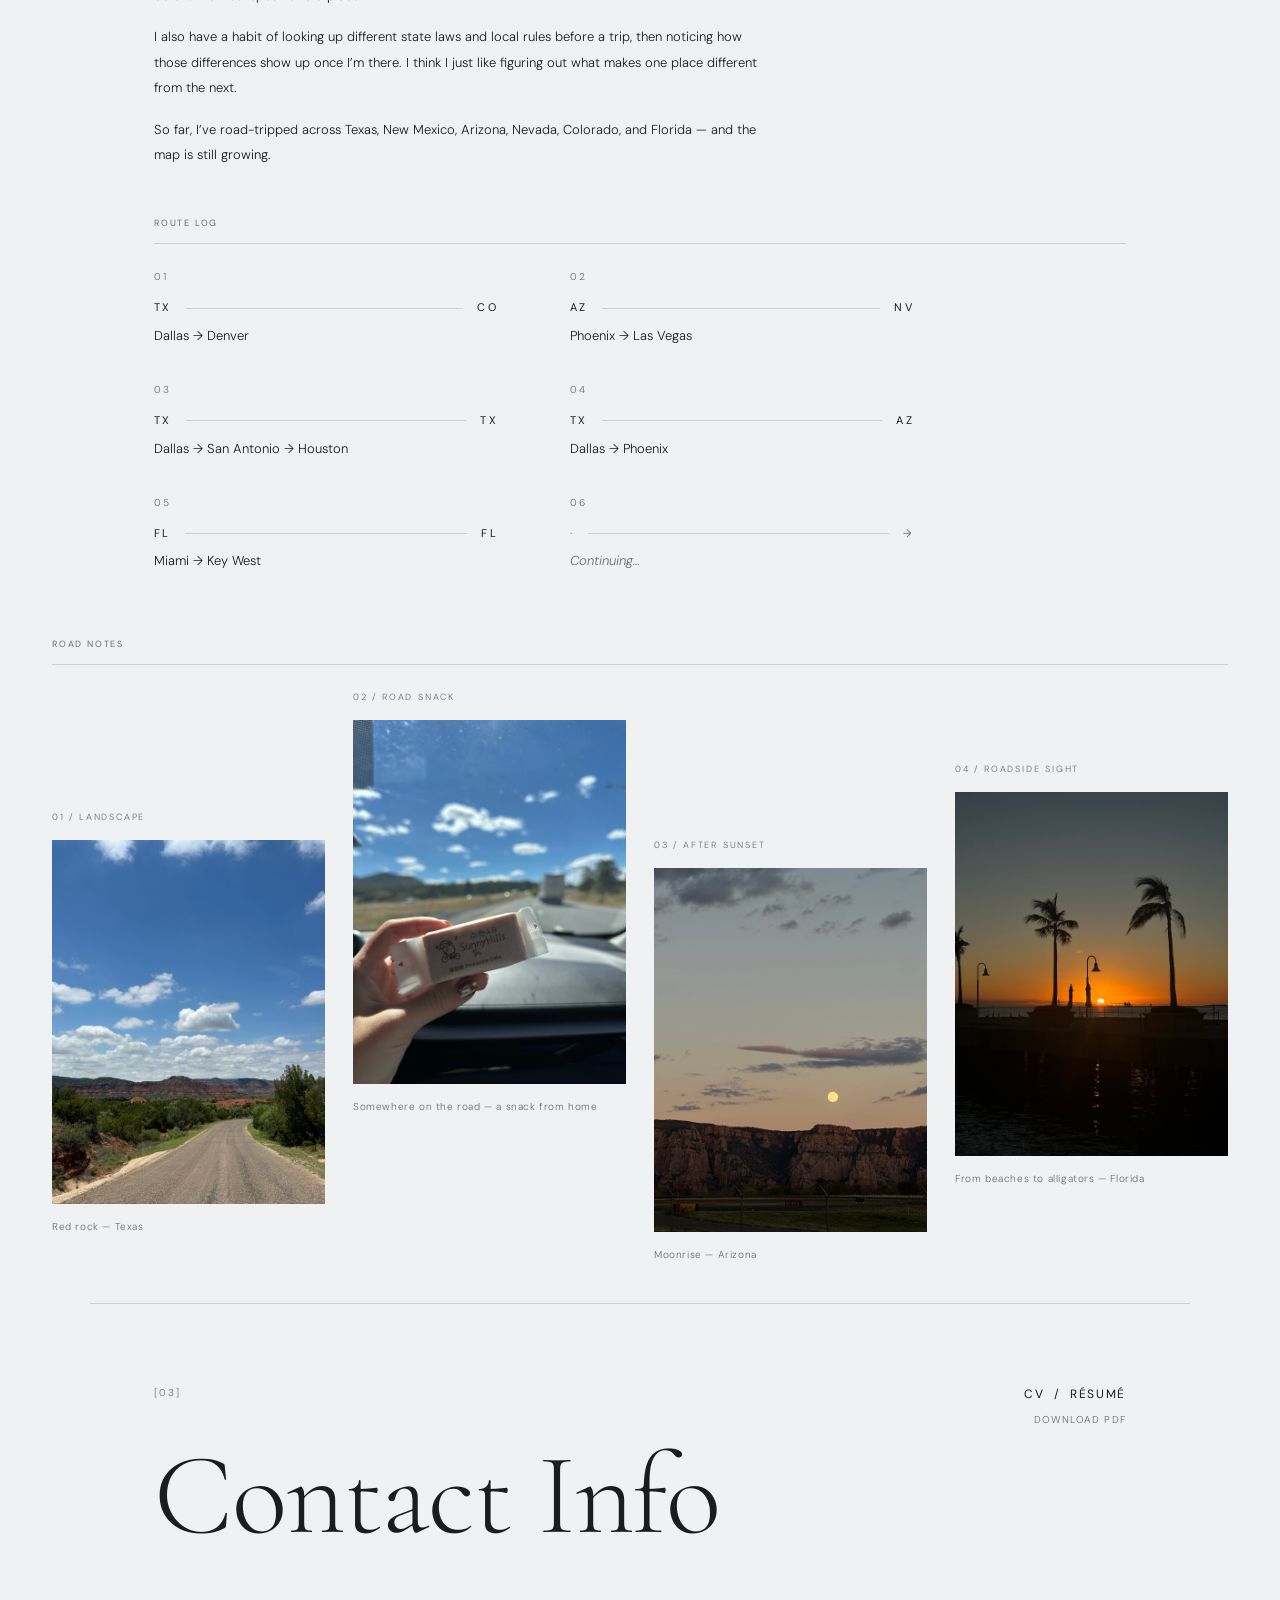
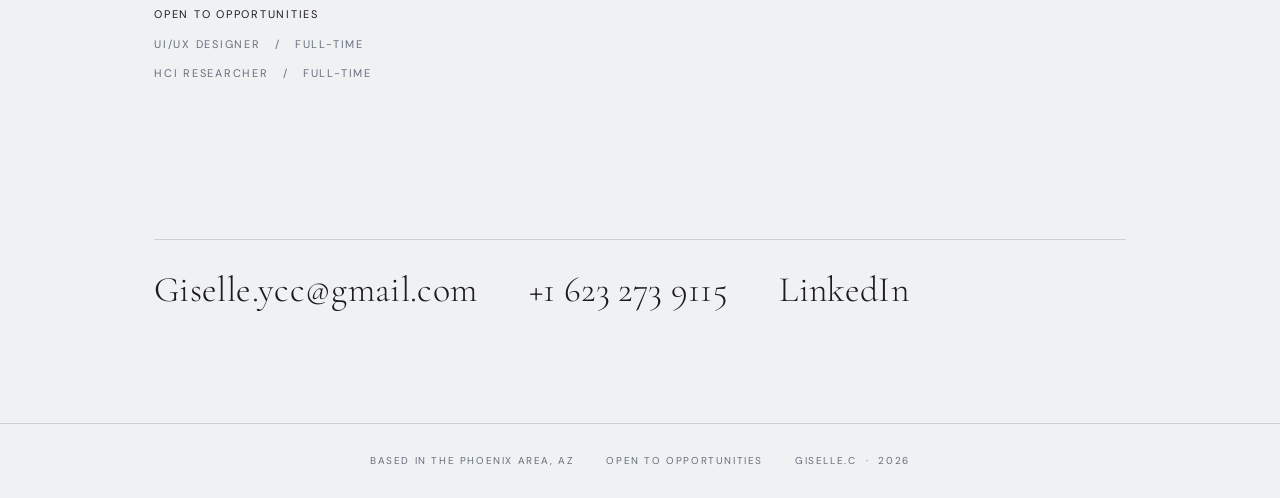
==== commit 2df81b67: "Say what shipped, who led what, and what the capability index is for twin3's impact block was headed" ====
--- a/index.html
+++ b/index.html
@@ -414,18 +414,20 @@
         <span>[Capability Index]</span>
       </p>
 
-      <!-- Research Methods -->
+      <p class="skills-intro">Most of this exists to answer one question: where does someone’s understanding of a system break, and what closes the gap.</p>
+
+      <!-- Research -->
       <div class="skills-group">
-        <span class="skills-cat">Research Methods</span>
+        <span class="skills-cat">Research</span>
         <div class="skills-list">
           <span class="skills-item">Mixed-Methods Research</span>
           <span class="skills-item">User Interviews</span>
           <span class="skills-item">Usability Testing</span>
           <span class="skills-item">Heuristic Evaluation</span>
-          <span class="skills-item">Survey Design</span>
           <span class="skills-item">Field Research</span>
           <span class="skills-item">Behavioral Observation</span>
-          <span class="skills-item">Experiment Design</span>
+          <span class="skills-item">Survey Design</span>
+          <span class="skills-item">Research Synthesis</span>
         </div>
       </div>
 
@@ -433,26 +435,14 @@
       <div class="skills-group">
         <span class="skills-cat">Design &amp; Systems</span>
         <div class="skills-list">
-          <span class="skills-item">Graphic Design</span>
           <span class="skills-item">Interaction Design</span>
           <span class="skills-item">Human-AI Interaction</span>
-          <span class="skills-item">Human-Centered Systems Design</span>
           <span class="skills-item">Information Architecture</span>
+          <span class="skills-item">User Flows</span>
+          <span class="skills-item">Journey Mapping</span>
+          <span class="skills-item">Wireframing &amp; Prototyping</span>
           <span class="skills-item">Design Systems</span>
-          <span class="skills-item">User Flows</span>
-          <span class="skills-item">Wireframing &amp; Prototyping</span>
-        </div>
-      </div>
-
-      <!-- Analysis -->
-      <div class="skills-group">
-        <span class="skills-cat">Analysis</span>
-        <div class="skills-list">
-          <span class="skills-item">Research Synthesis</span>
-          <span class="skills-item">Mental Models</span>
-          <span class="skills-item">User Behavior Analysis</span>
-          <span class="skills-item">Data-informed Decision Making</span>
-          <span class="skills-item">Journey Mapping</span>
+          <span class="skills-item">Graphic Design</span>
         </div>
       </div>
 
--- a/style.css
+++ b/style.css
@@ -501,6 +501,12 @@
     opacity: 1;
     animation: none;
   }
+
+  /* Smooth scrolling is page-level motion the reader did not ask for;
+     anchor links and the back-to-top jump instead. */
+  html {
+    scroll-behavior: auto;
+  }
 }
 
 /* ── [00] INDEX LABEL — top right ───────────────────────── */
@@ -2392,3 +2398,91 @@
   outline: 2px solid var(--color-accent);
   outline-offset: 3px;
 }
+
+/* ── BACK TO TOP ─────────────────────────────────────────────
+   Text, not an icon in a circle — a filled floating button is the
+   one component that would make this site look like every other
+   template. It sits in the bottom-right corner, which the chapter
+   rail leaves empty (that rail is vertically centred).
+
+   Hidden until the reader is more than a screen down, so it never
+   appears on a page short enough not to need it.
+   ──────────────────────────────────────────────────────────── */
+
+.to-top {
+  position: fixed;
+  right: 36px;
+  bottom: 32px;
+  z-index: 95;
+
+  display: flex;
+  align-items: center;
+  gap: 8px;
+  padding: 10px 0 0;
+  border: none;
+  border-top: 1px solid var(--color-line);
+  background: none;
+  cursor: pointer;
+
+  font-family: var(--font-sans);
+  font-size: 10px;
+  font-weight: 400;
+  letter-spacing: 0.2em;
+  text-transform: uppercase;
+  color: var(--color-muted);
+
+  opacity: 0;
+  visibility: hidden;
+  transform: translateY(6px);
+  transition: opacity 0.3s ease, transform 0.3s ease,
+              visibility 0s linear 0.3s, color 0.2s ease,
+              border-color 0.2s ease;
+}
+
+.to-top.is-visible {
+  opacity: 1;
+  visibility: visible;
+  transform: translateY(0);
+  transition-delay: 0s;
+}
+
+.to-top:hover {
+  color: var(--color-text);
+  border-top-color: var(--color-text);
+}
+
+.to-top-arrow {
+  font-size: 12px;
+  line-height: 1;
+}
+
+@media (max-width: 760px) {
+  .to-top {
+    right: 24px;
+    bottom: 24px;
+  }
+}
+
+@media (prefers-reduced-motion: reduce) {
+  .to-top {
+    transition: opacity 0.01s, visibility 0s;
+    transform: none;
+  }
+  .to-top.is-visible { transform: none; }
+}
+
+/* One line to tell the reader how to read the list under it. Without it
+   the capability index is an inventory; with it, it is a point of view. */
+.skills-intro {
+  font-family: var(--font-sans);
+  font-size: 13px;
+  font-weight: 300;
+  line-height: 1.95;
+  color: var(--color-text);
+  max-width: 620px;
+  margin: -24px 0 36px;
+}
+
+@media (max-width: 760px) {
+  .skills-intro { margin: -16px 0 28px; }
+}
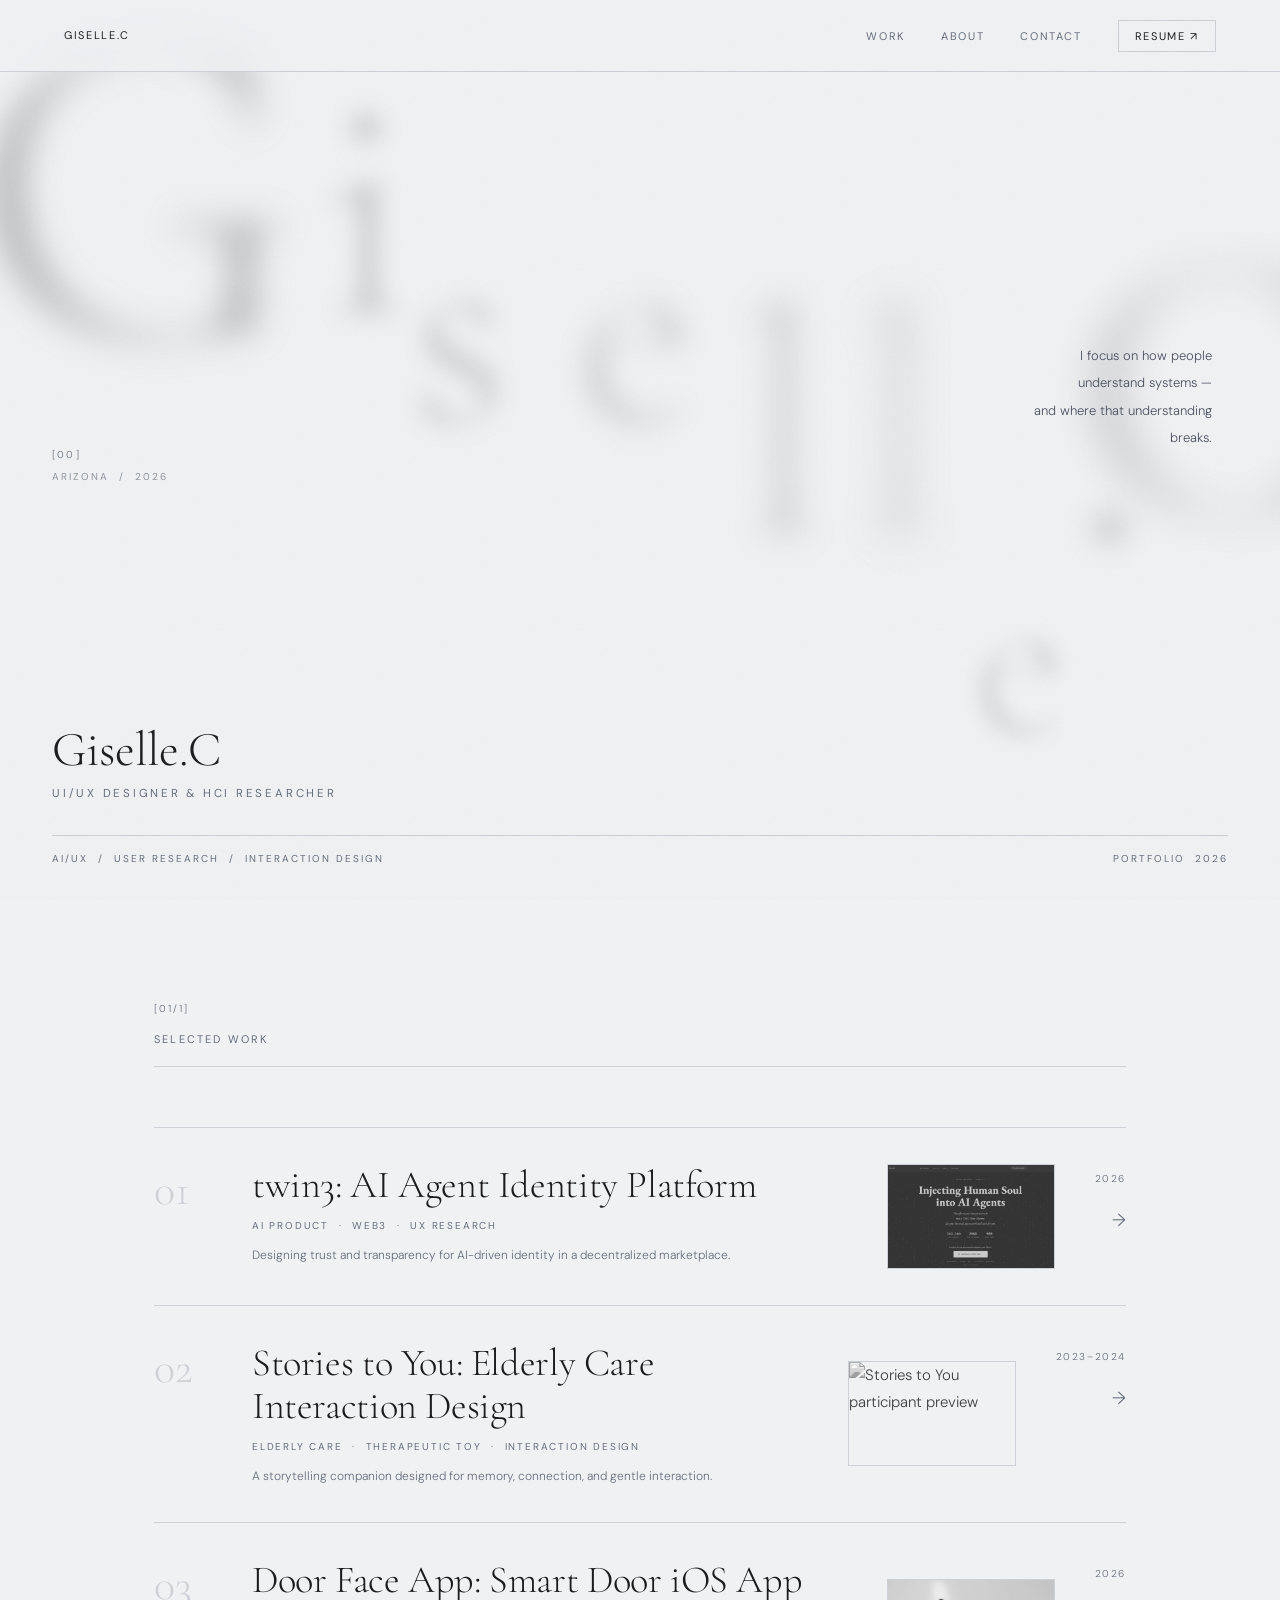
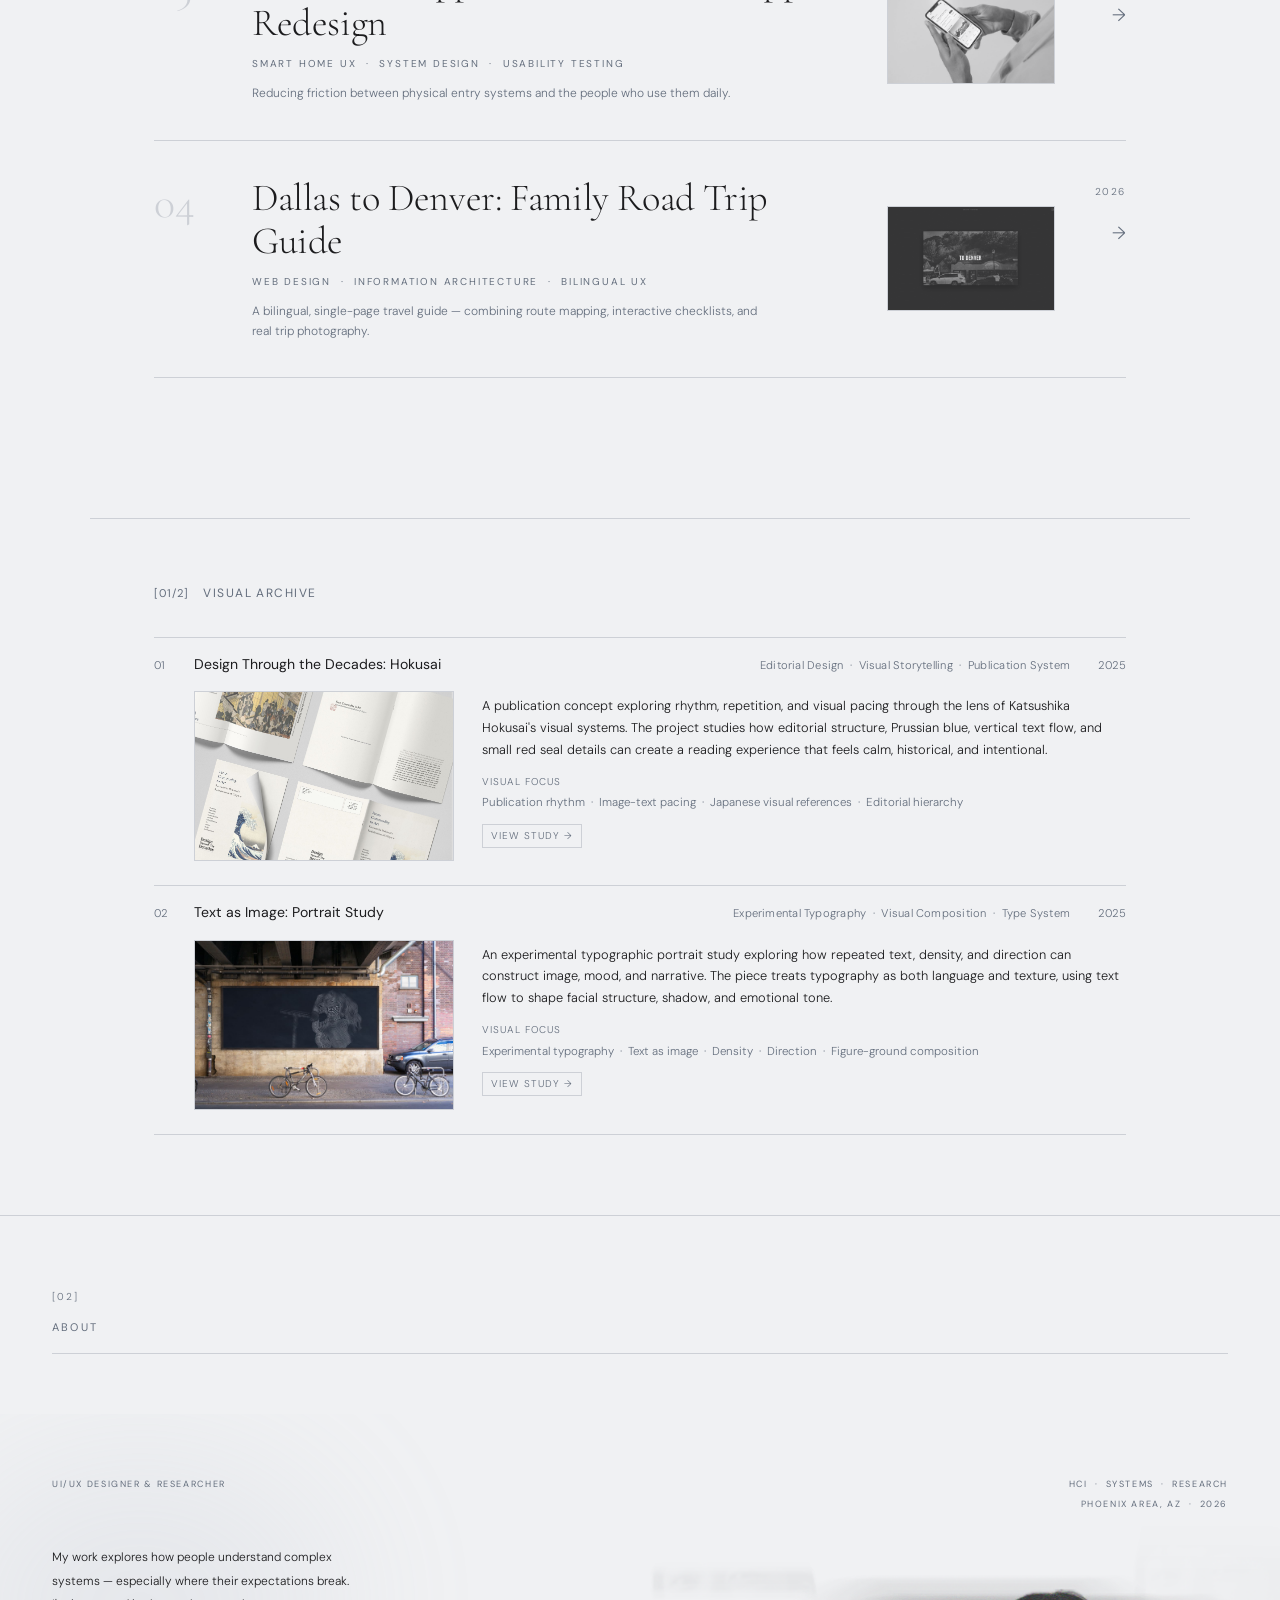
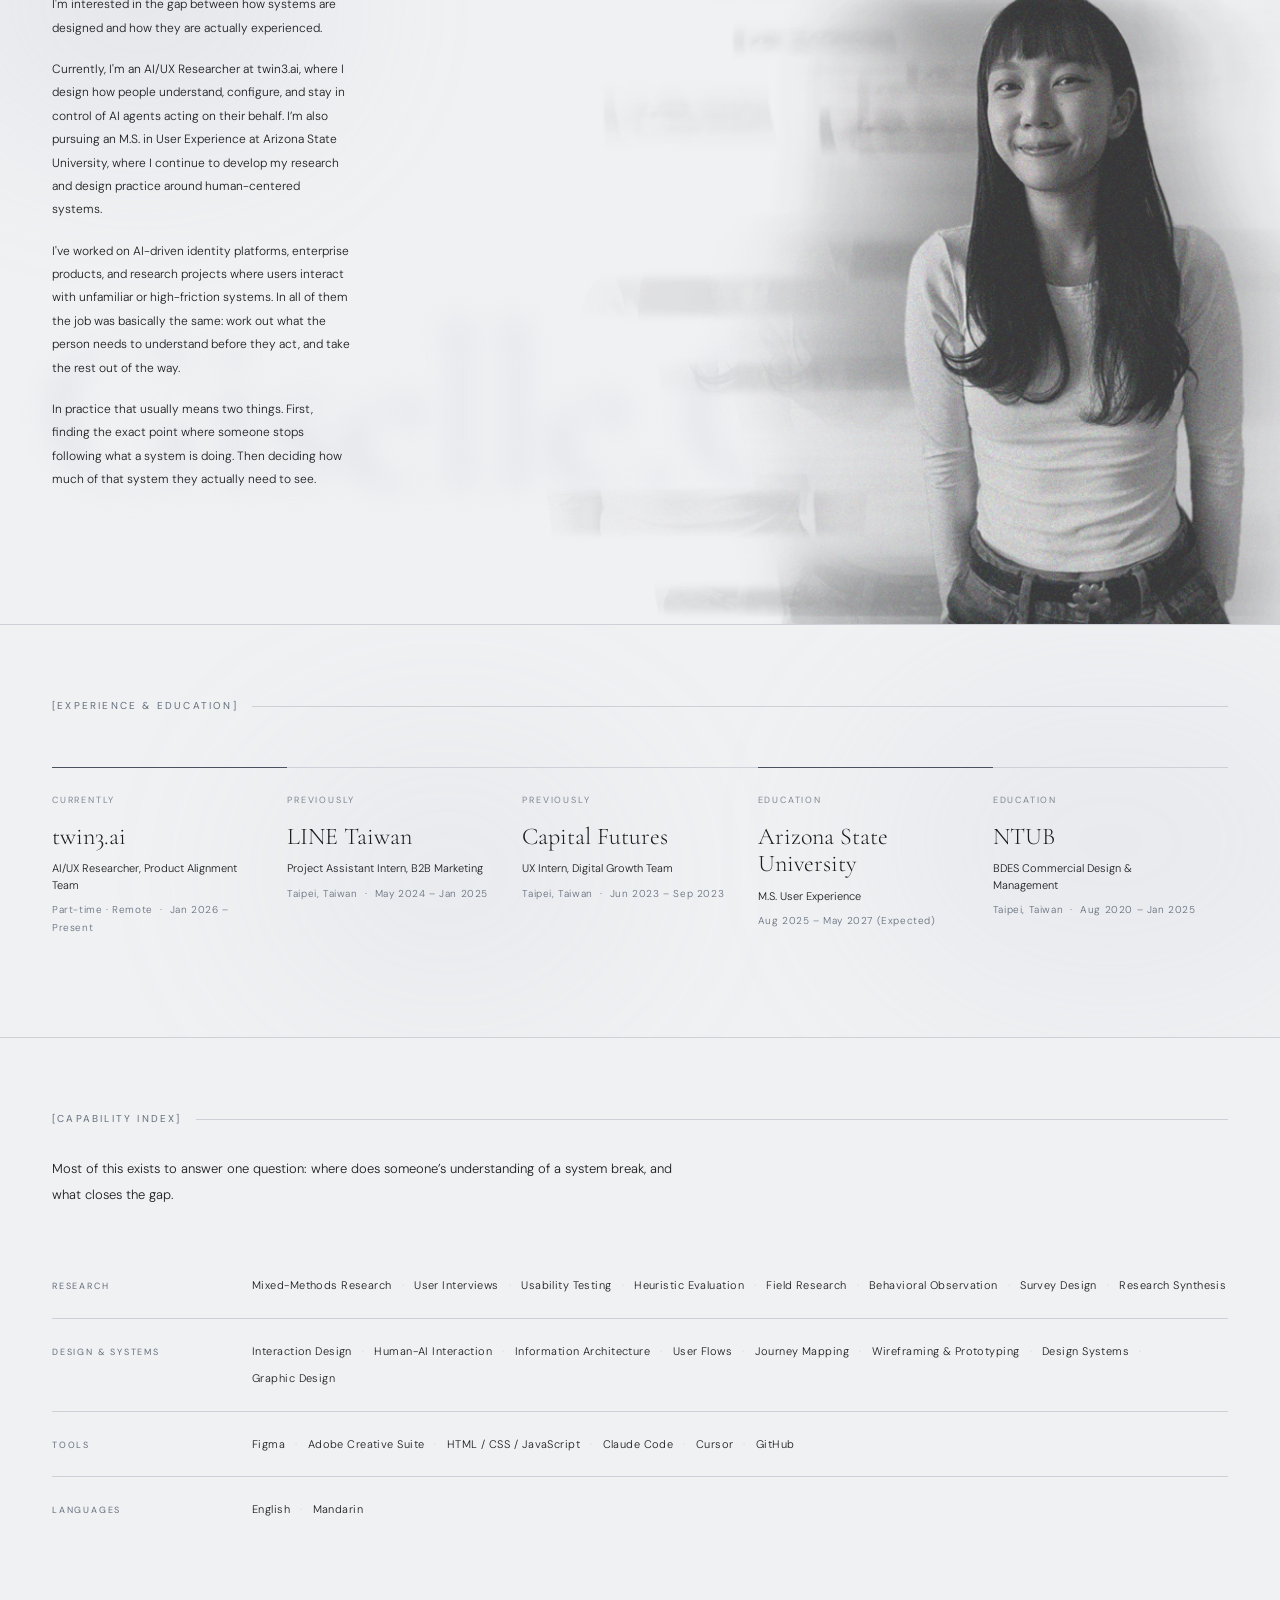
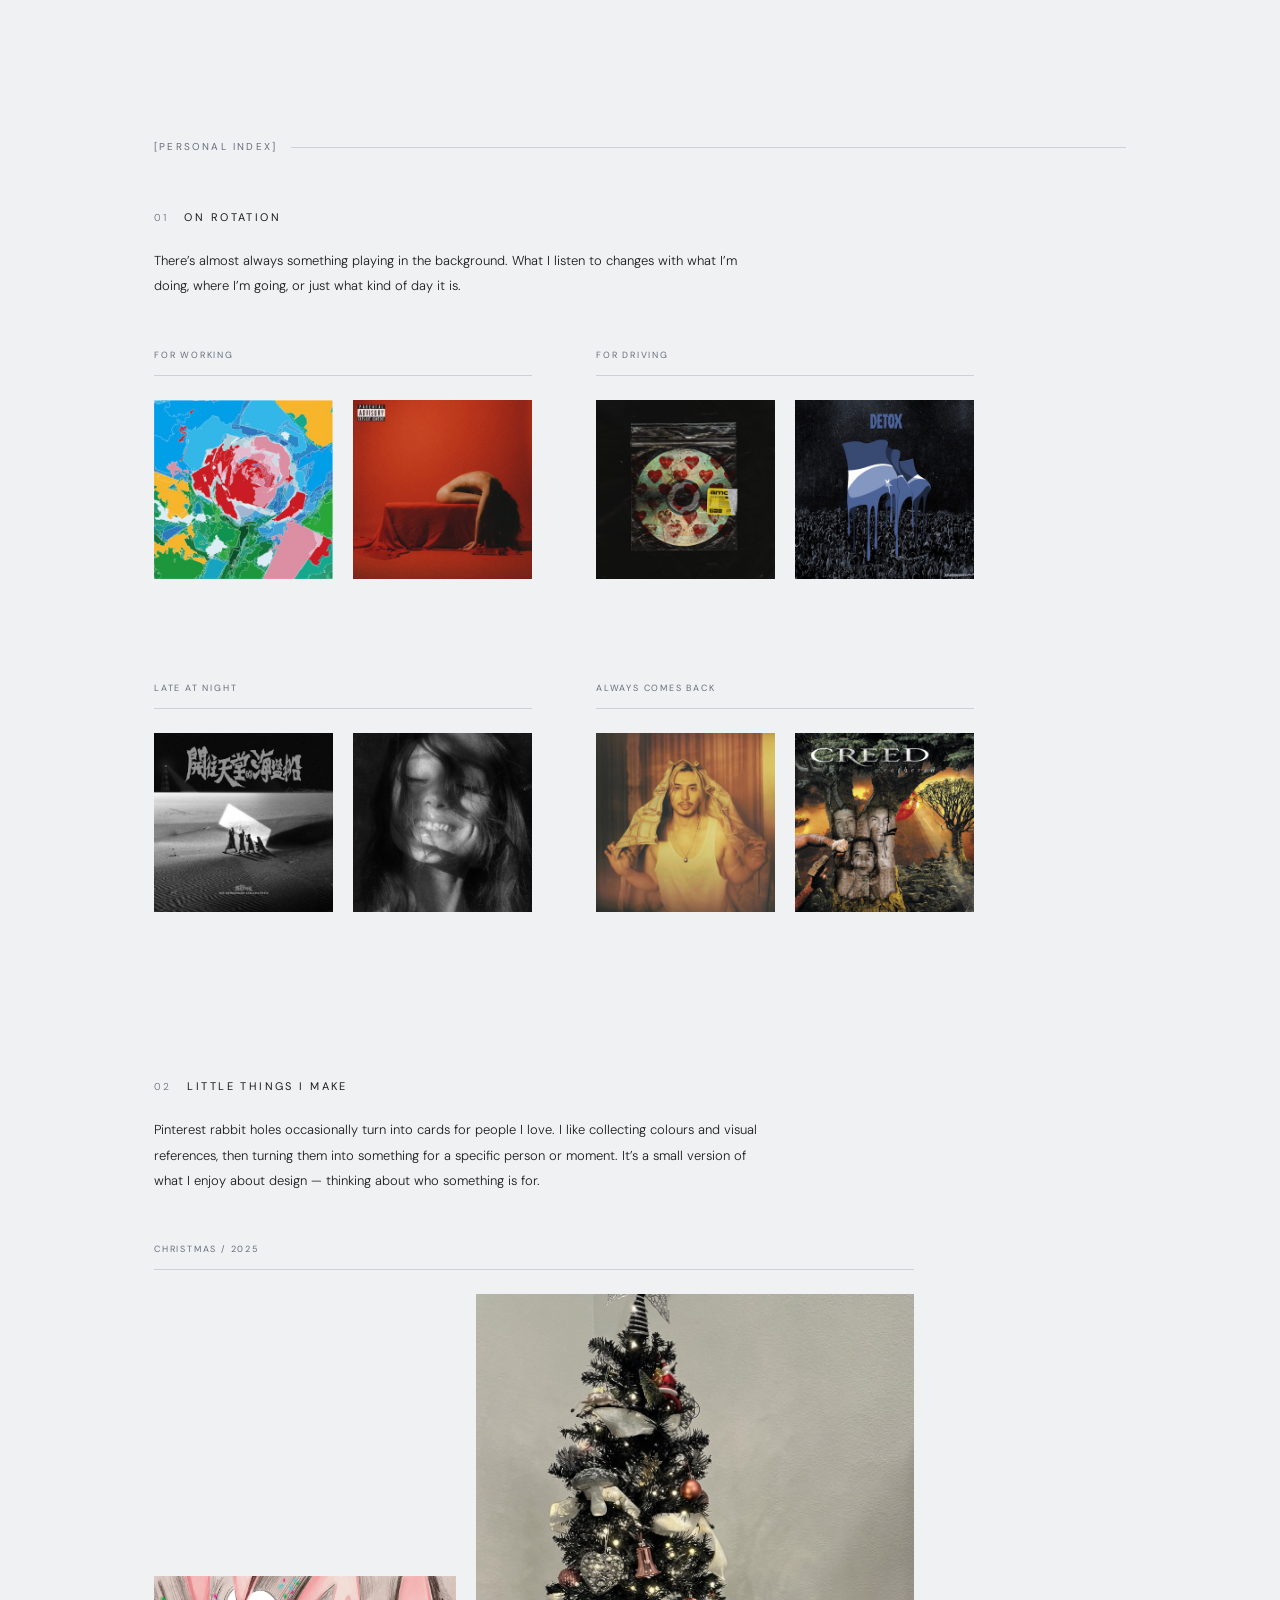
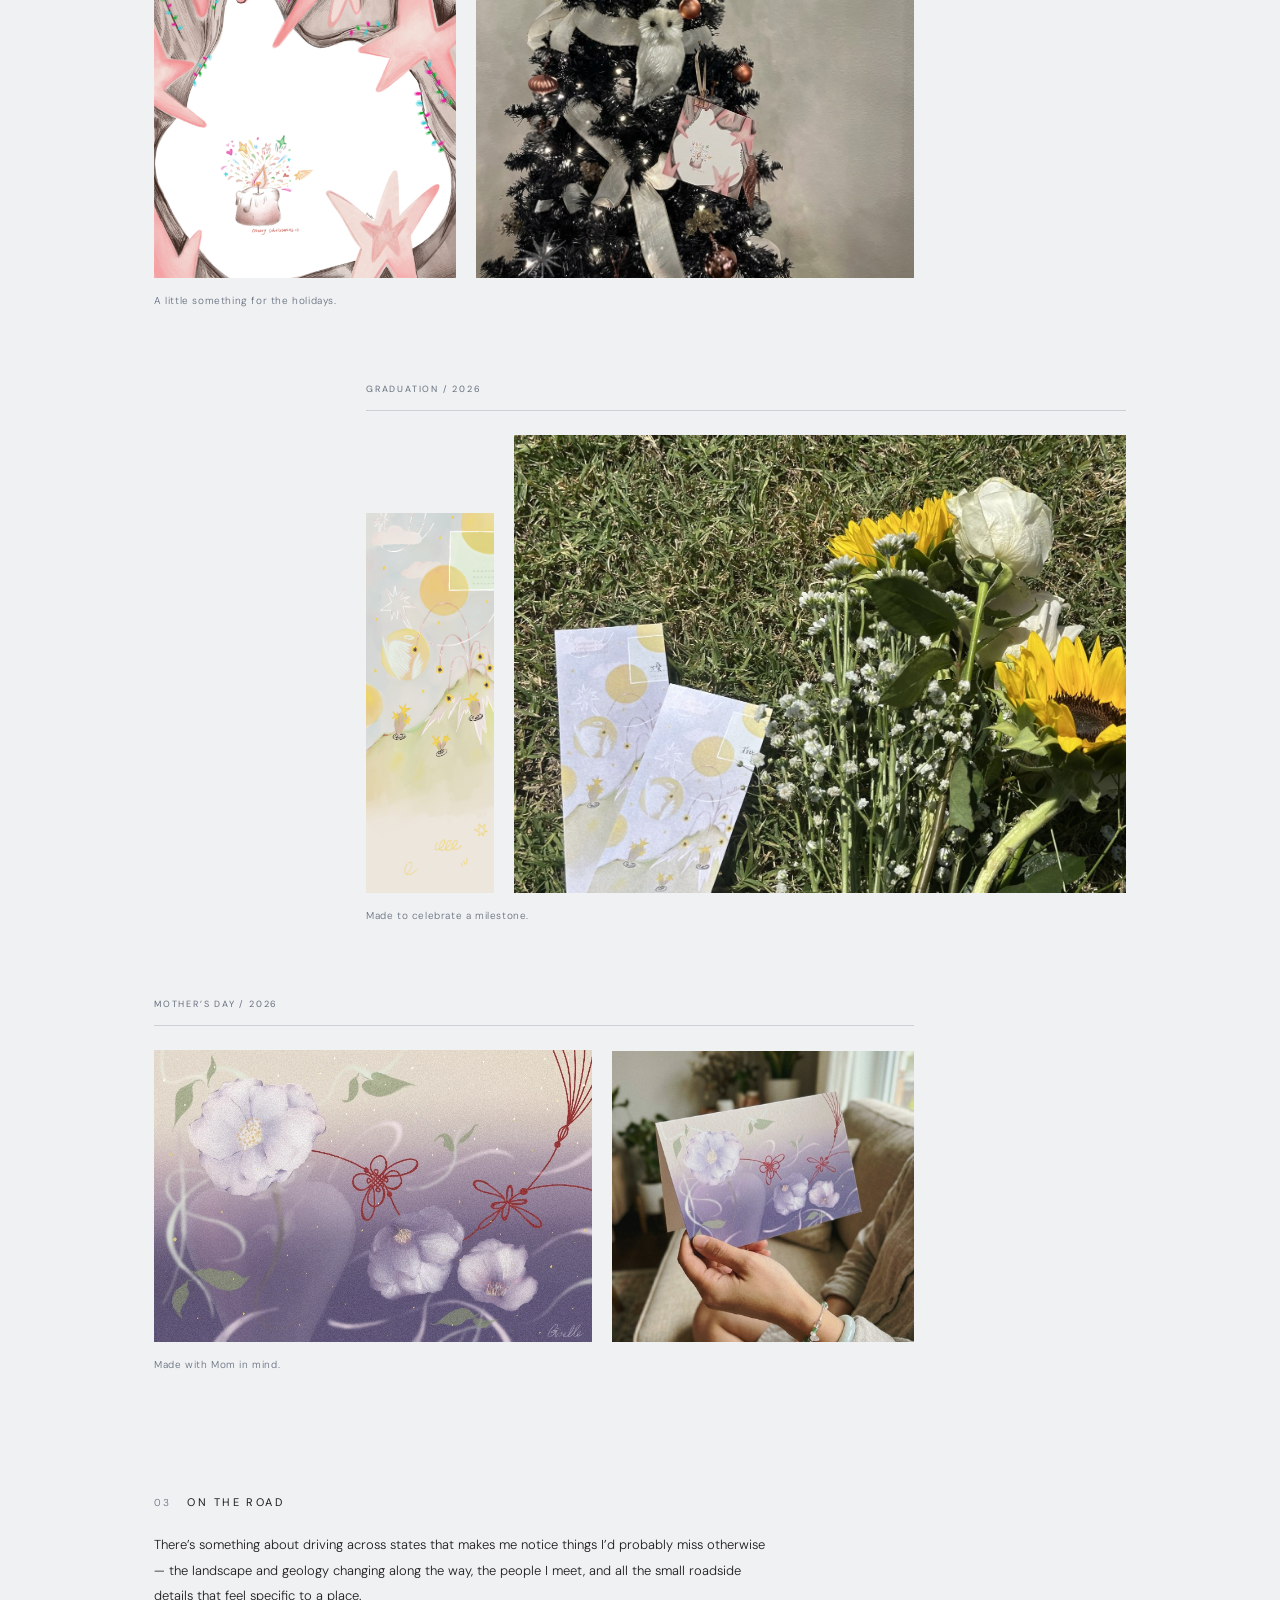
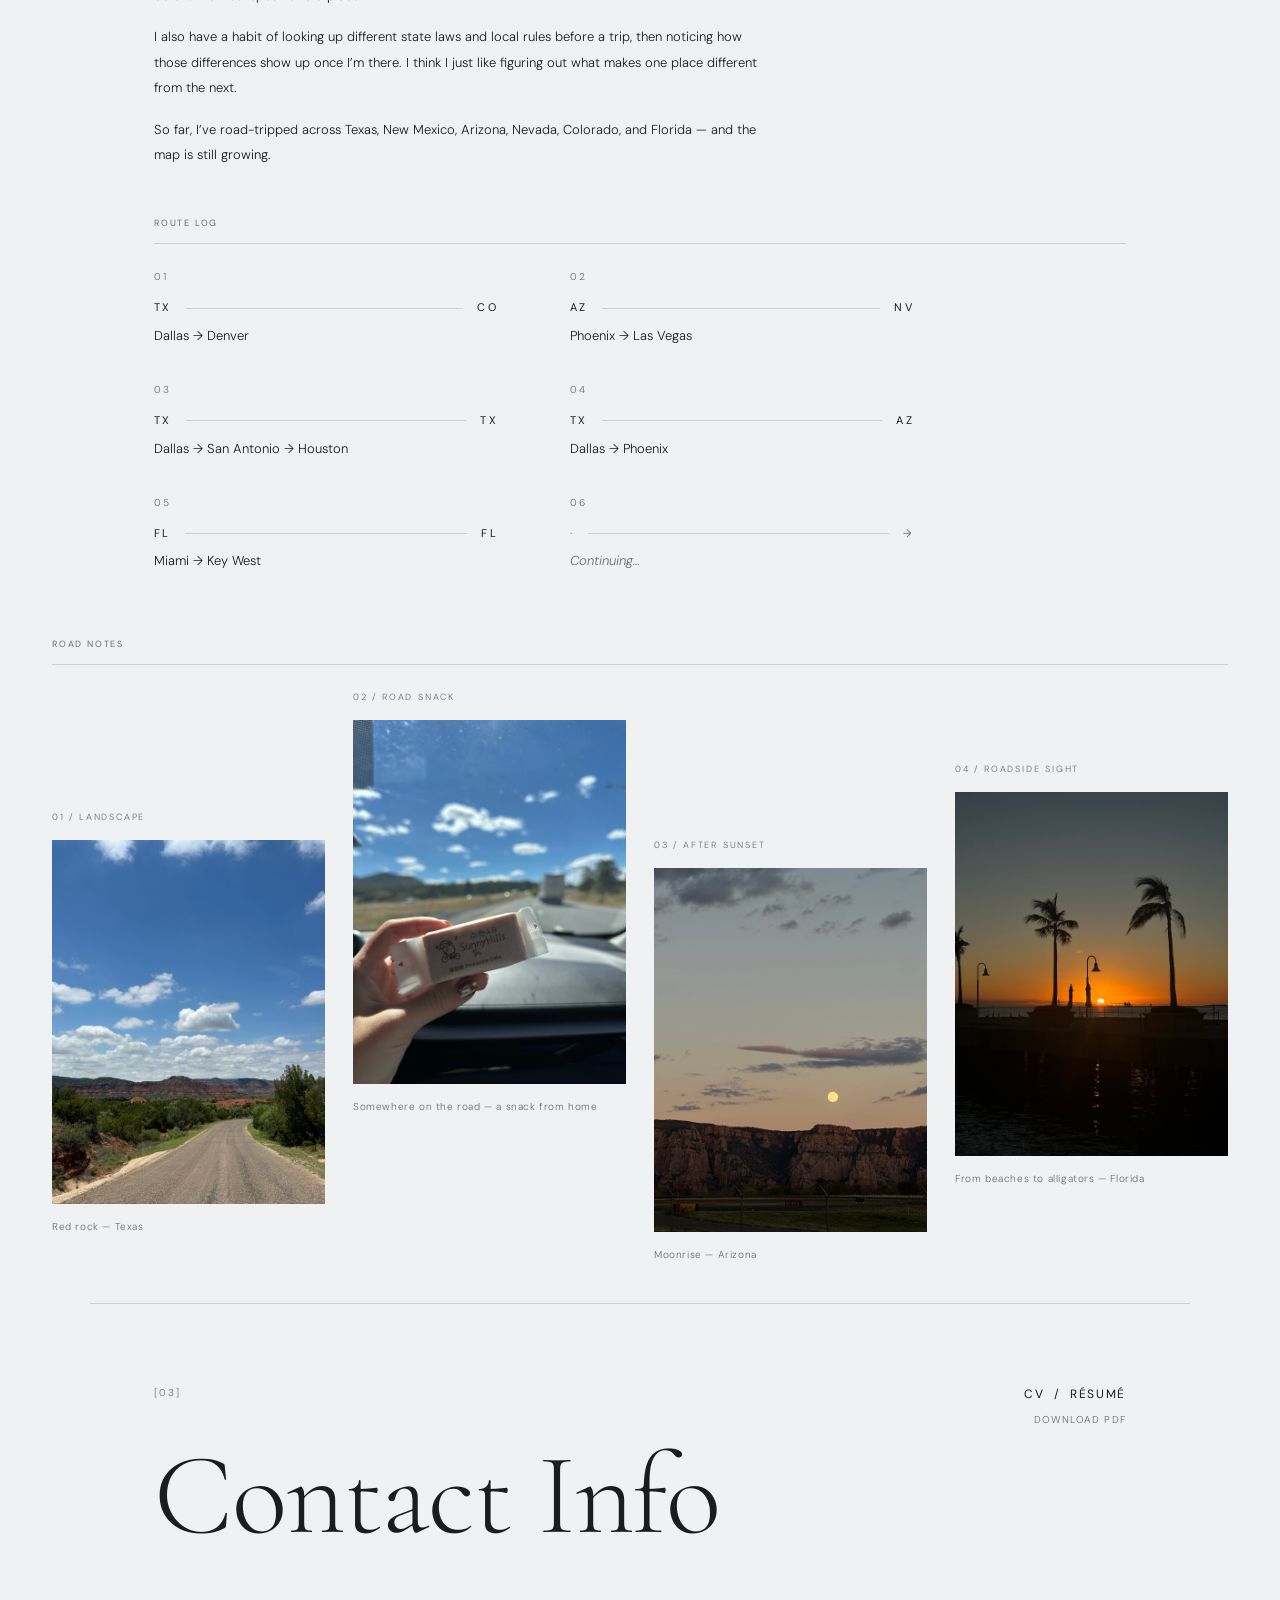
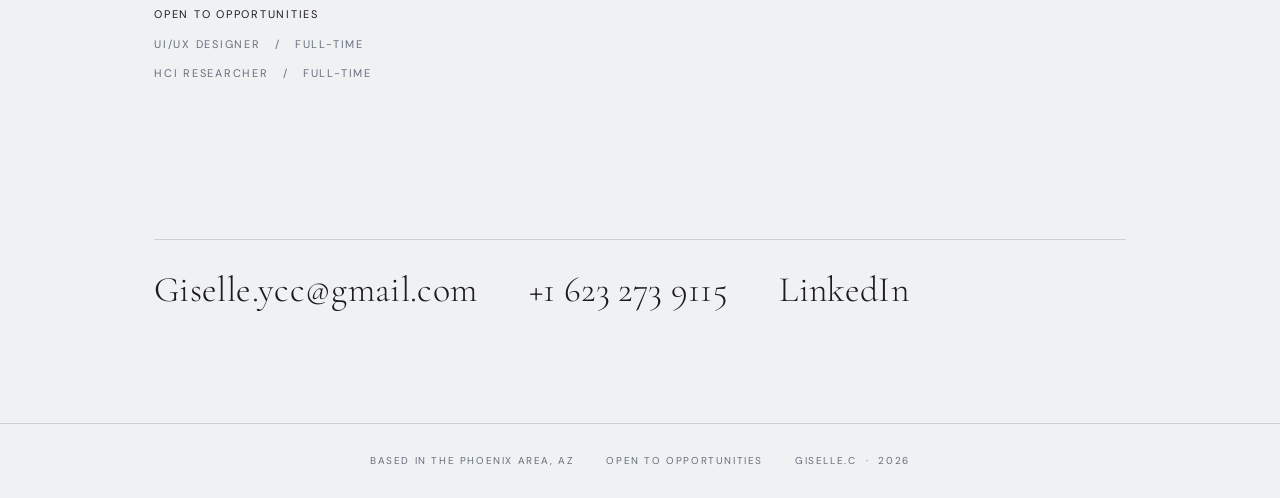
==== commit 18b47c6e: "Rewrite nine passages in plainer language These were the sentences that sounded written rather than " ====
--- a/index.html
+++ b/index.html
@@ -325,13 +325,10 @@
           I've worked on AI-driven identity platforms,
           enterprise products, and research projects
           where users interact with unfamiliar or high-friction systems.
-          Across these projects,
-          I focus on making interactions more interpretable, reducing cognitive load, and supporting better decisions.
+          In all of them the job was basically the same: work out what the person needs to understand before they act, and take the rest out of the way.
         </p>
         <p>
-          I approach design as a way to translate ambiguity into structure —
-          not just improving interfaces, but shaping how systems are
-          understood and used.
+          In practice that usually means two things. First, finding the exact point where someone stops following what a system is doing. Then deciding how much of that system they actually need to see.
         </p>
       </div>
         
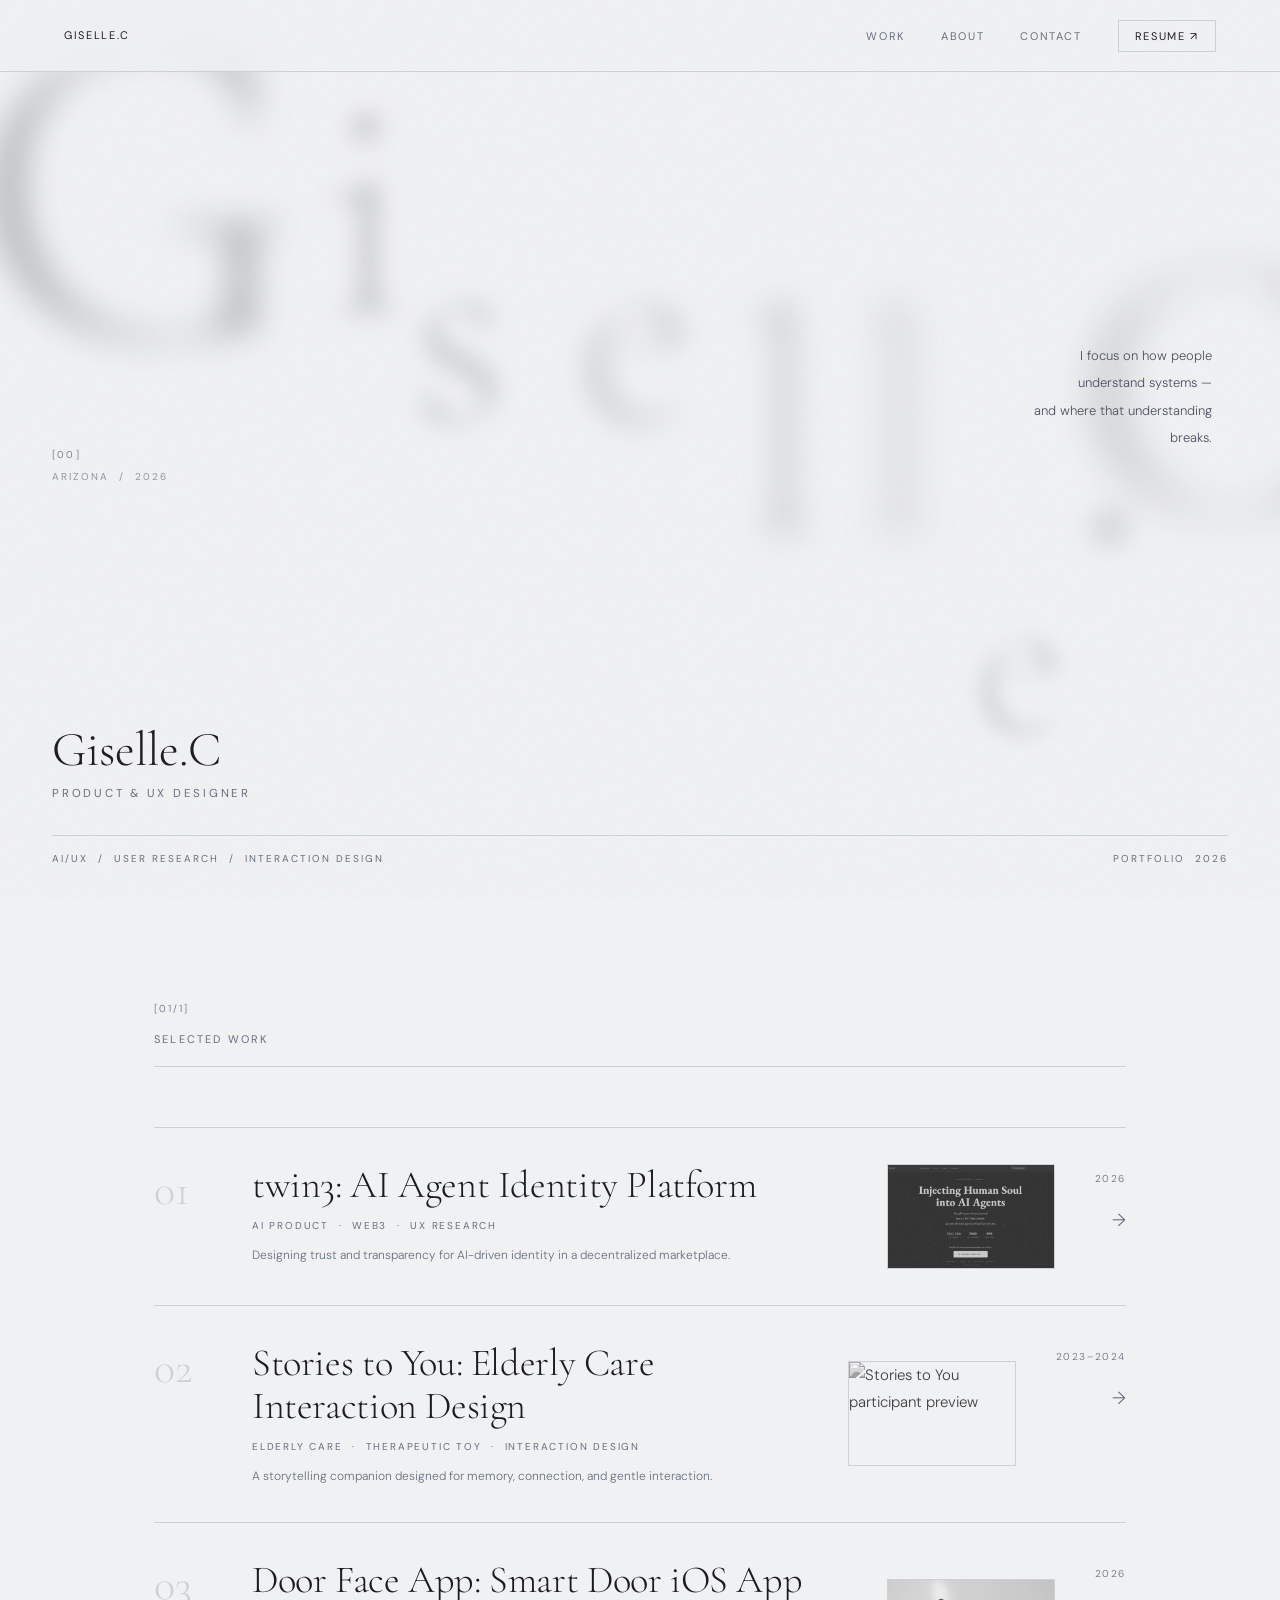
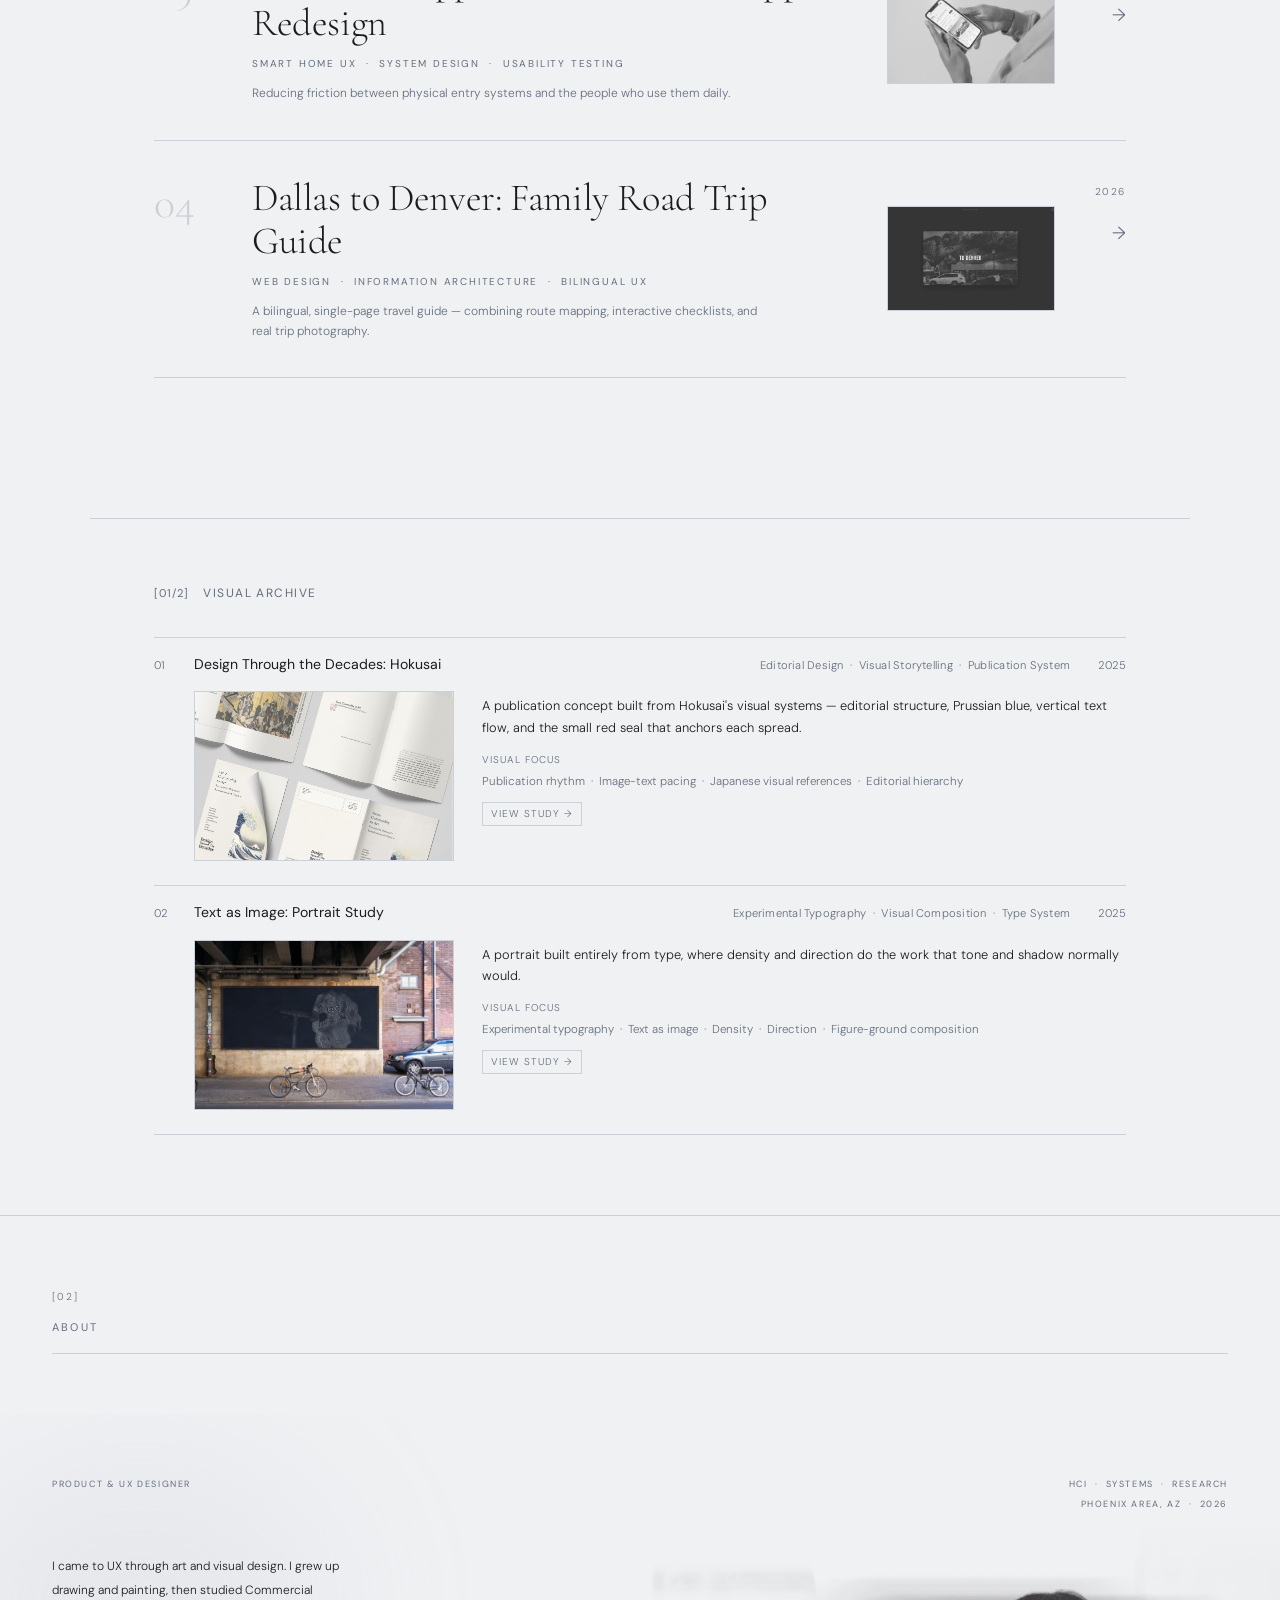
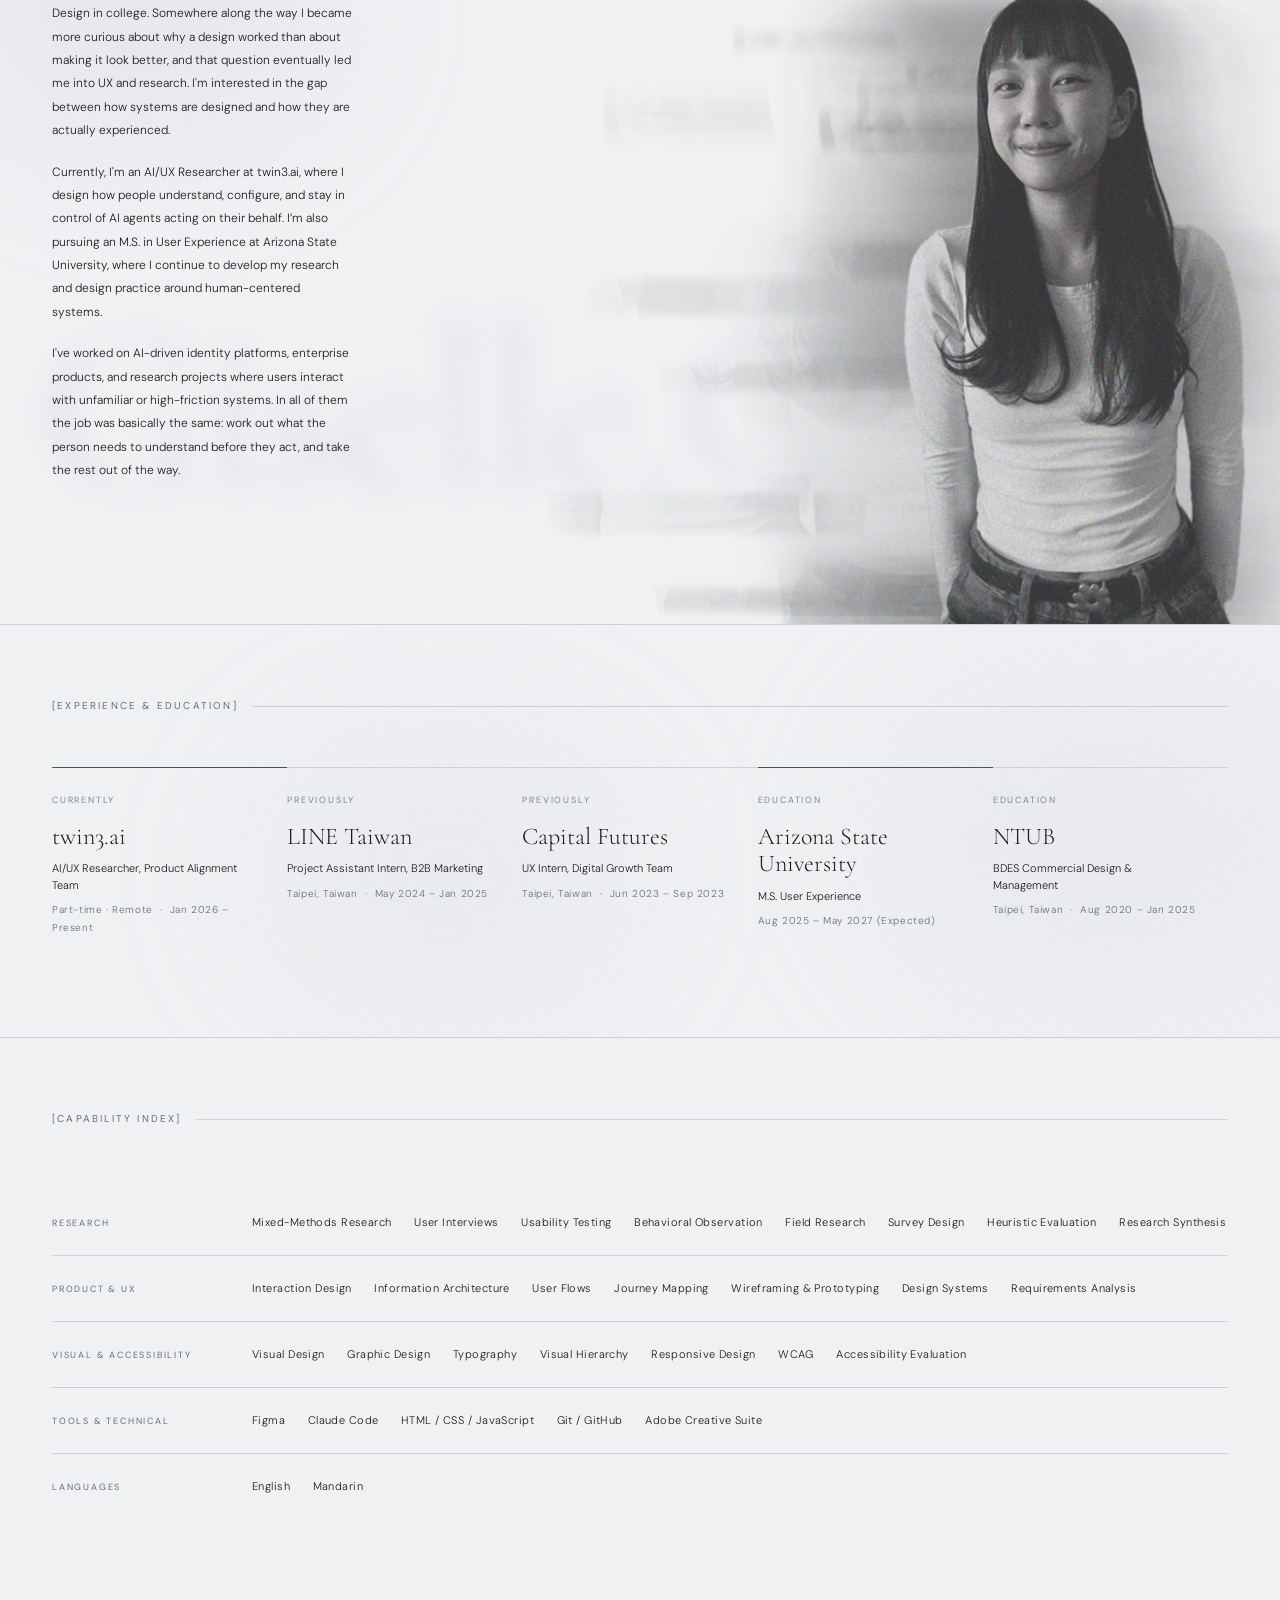
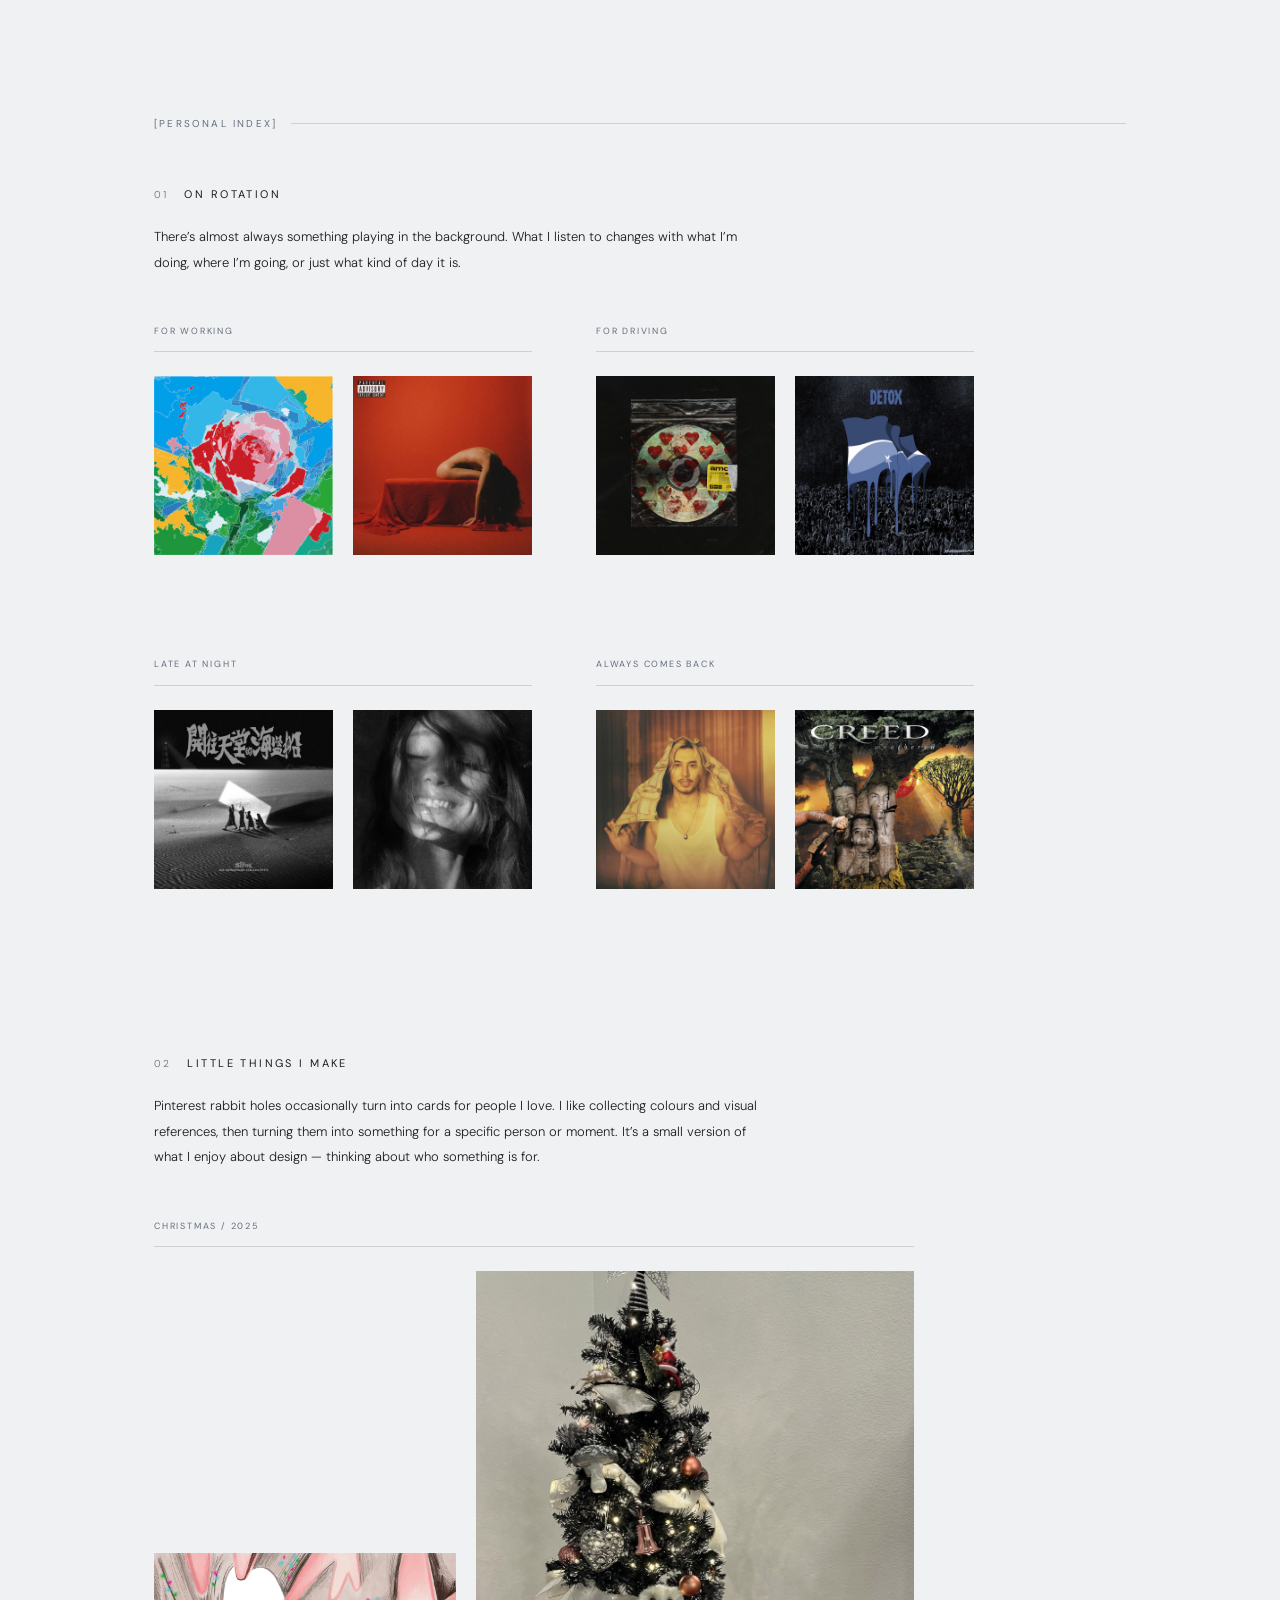
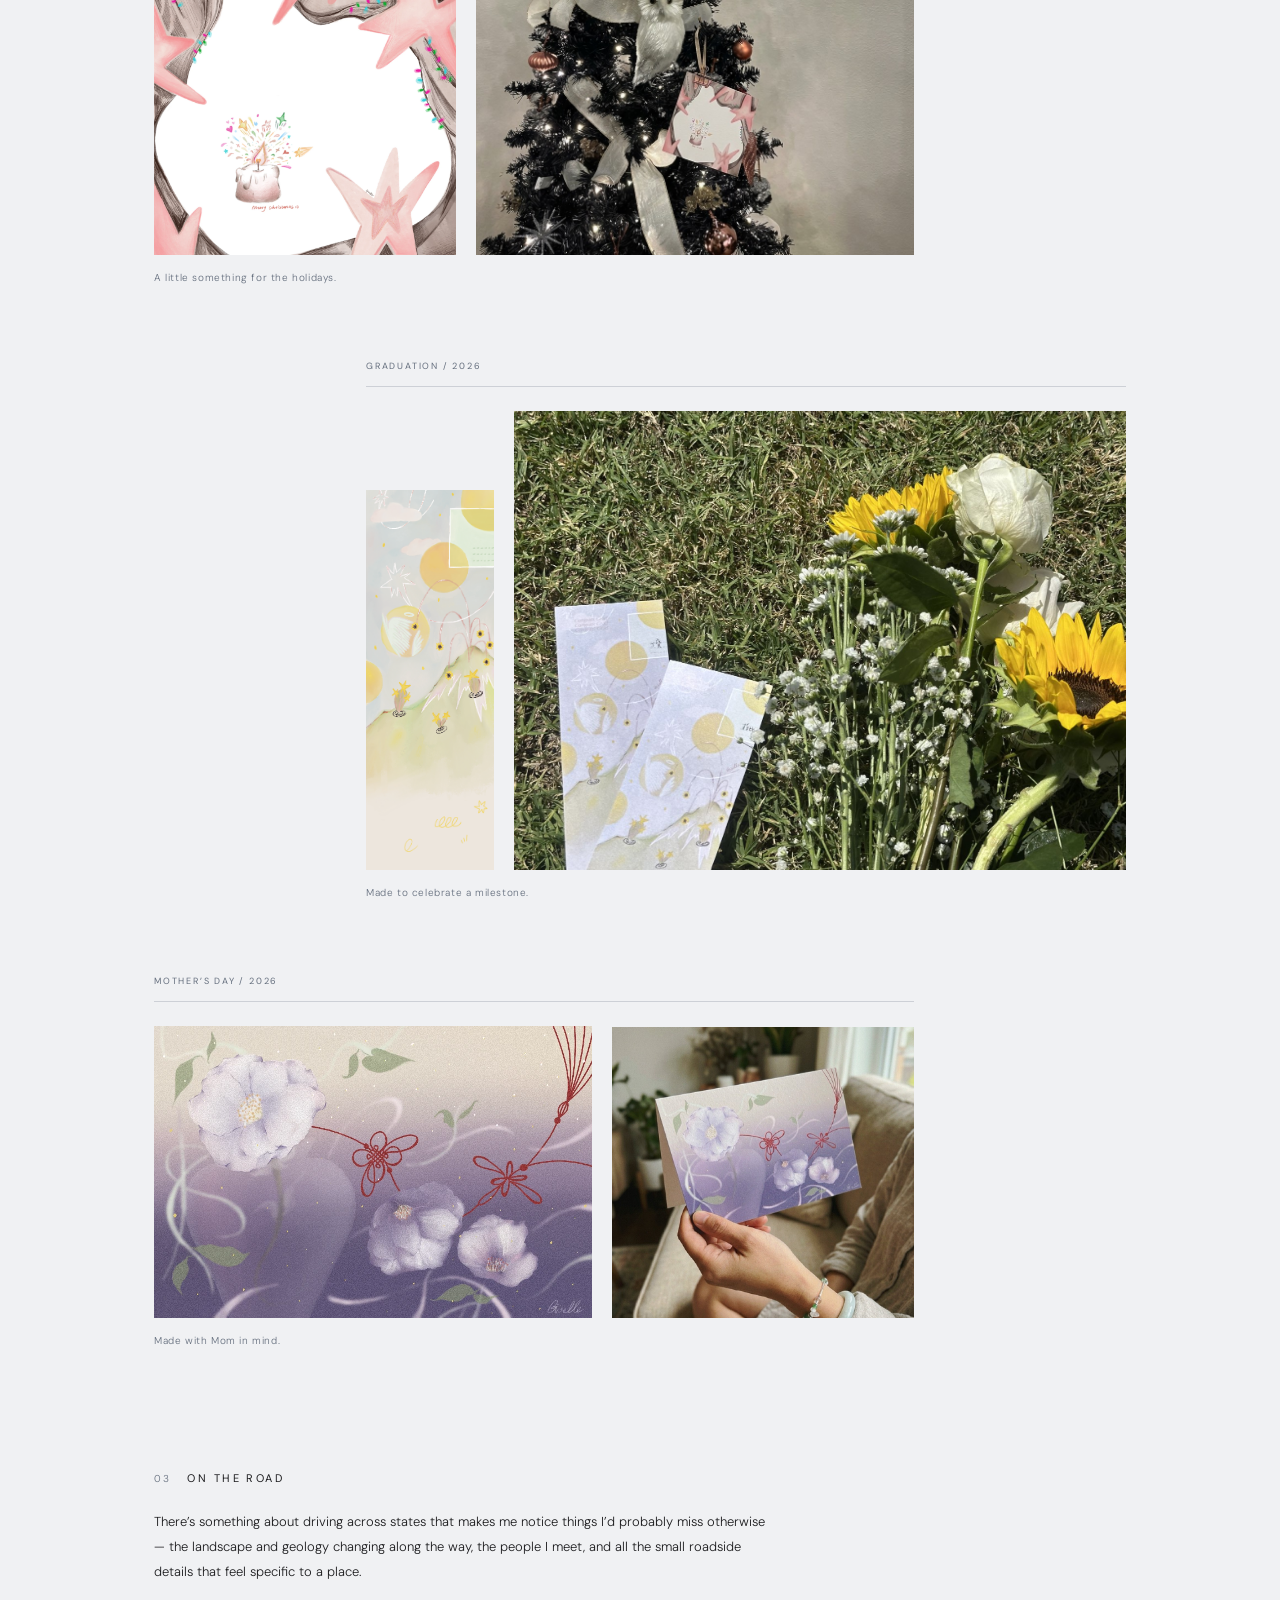
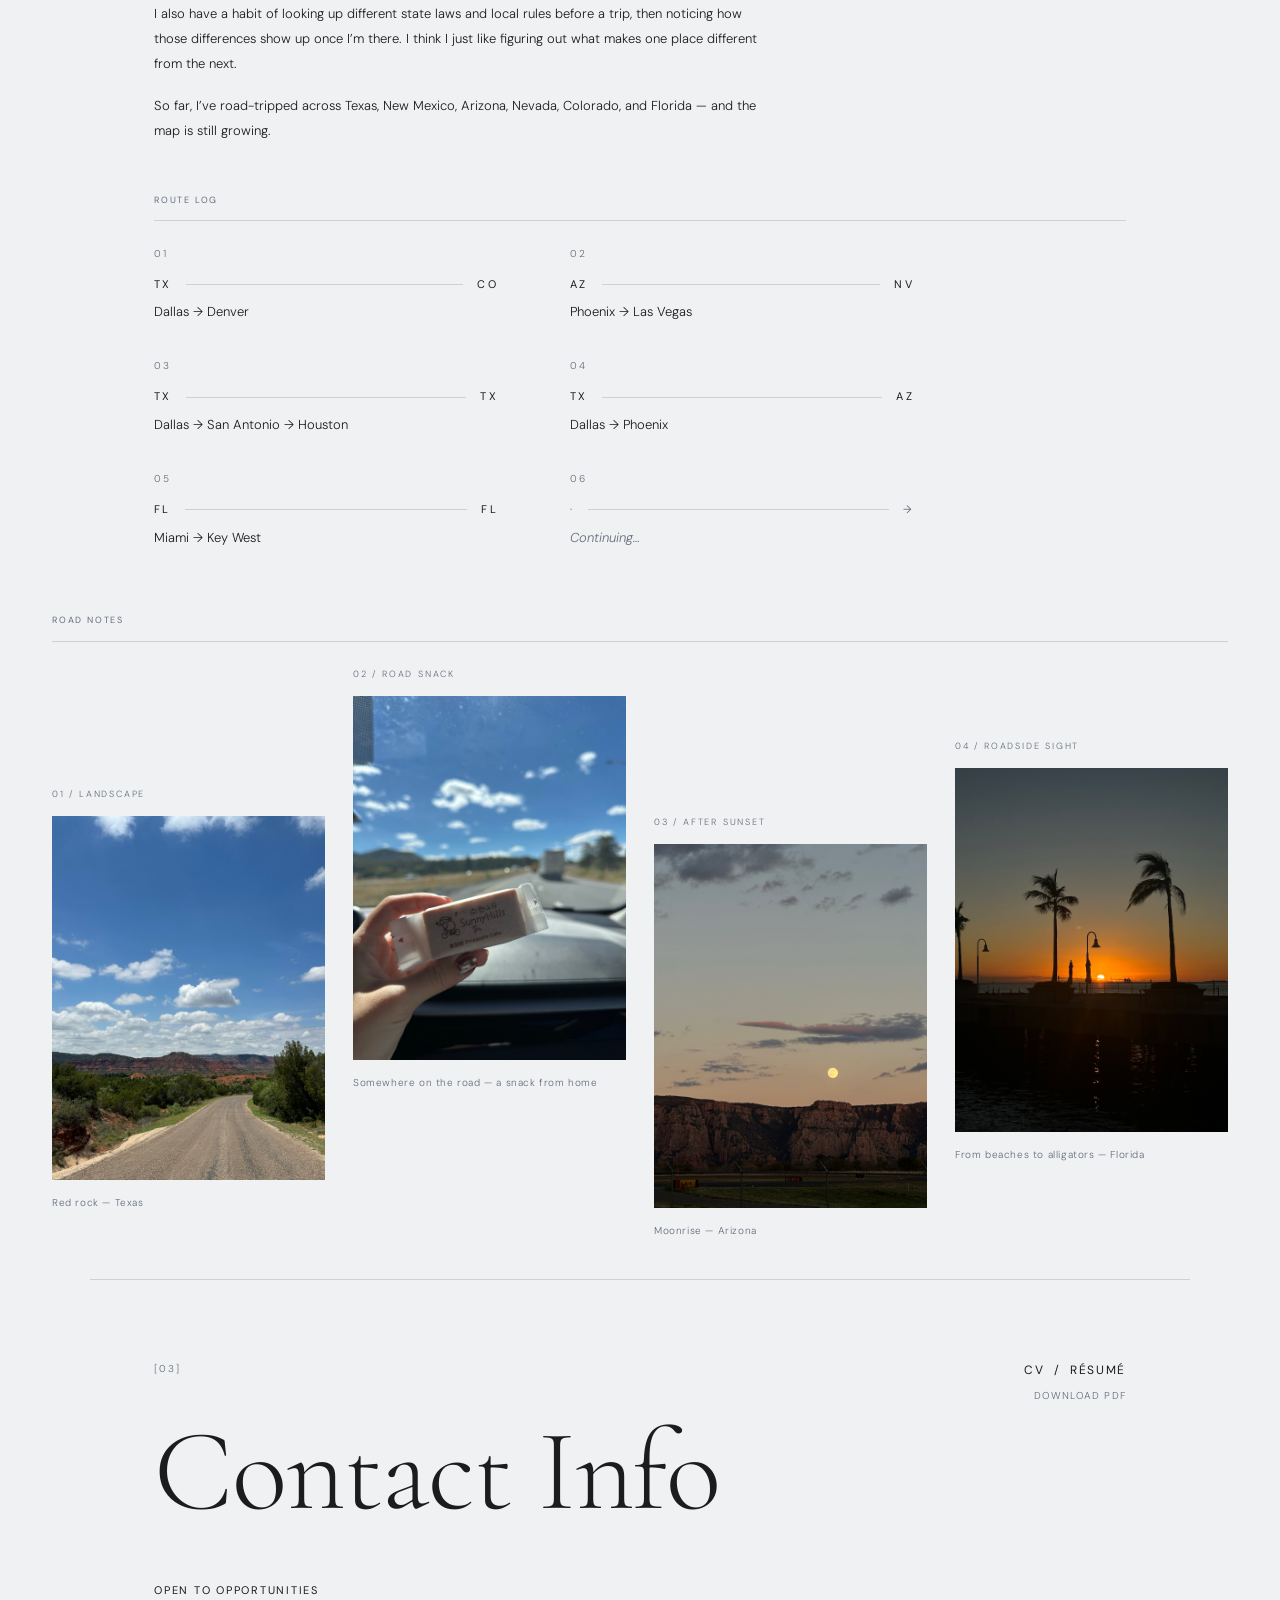
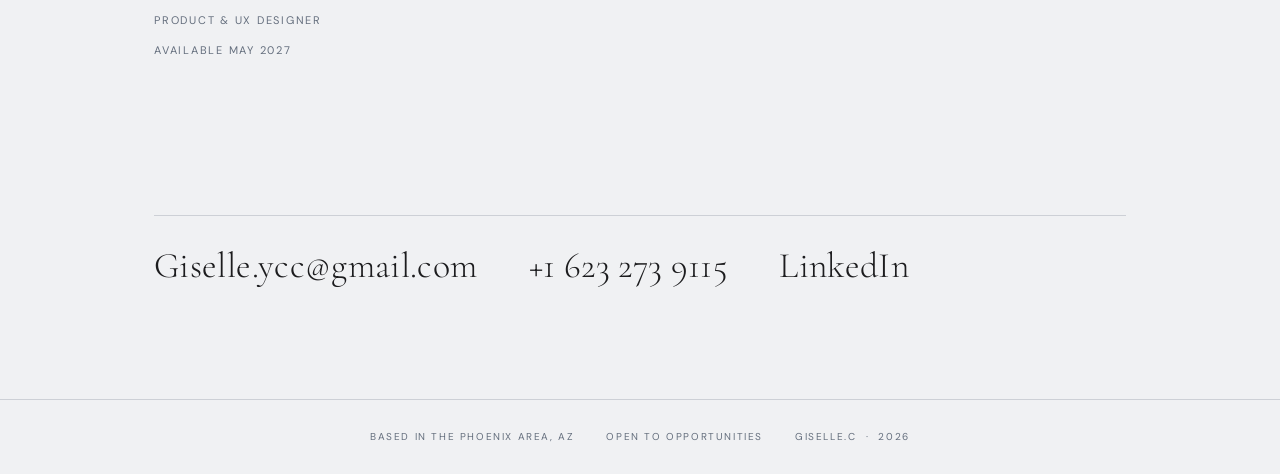
==== commit 7f2ff6a9: "Reposition as Product & UX Designer, and cut the pages back to their evidence Positioning Title, soc" ====
--- a/index.html
+++ b/index.html
@@ -3,9 +3,9 @@
 <head>
   <meta charset="UTF-8" />
   <meta name="viewport" content="width=device-width, initial-scale=1.0" />
-  <title>Giselle Chen — UI/UX Designer & HCI Researcher</title>
+  <title>Giselle Chen — Product &amp; UX Designer</title>
   <meta name="description" content="Portfolio of Giselle Chen — UI/UX designer and HCI researcher focused on how people understand systems, and where that understanding breaks. AI/UX, user research, interaction design.">
-  <meta property="og:title" content="Giselle Chen — UI/UX Designer & HCI Researcher">
+  <meta property="og:title" content="Giselle Chen — Product &amp; UX Designer">
   <meta property="og:description" content="I focus on how people understand systems — and where that understanding breaks. Selected work in AI/UX, user research, and interaction design.">
   <meta property="og:type" content="website">
   <meta property="og:url" content="https://giselleyccportfolio.netlify.app/">
@@ -72,7 +72,7 @@
 
     <div class="hero-nameblock">
       <h1 class="hero-name">Giselle.C</h1>
-      <p class="hero-role">UI/UX Designer &amp; HCI Researcher</p>
+      <p class="hero-role">Product &amp; UX Designer</p>
     </div>
 
     <div class="hero-meta">
@@ -228,7 +228,7 @@
 
           <!-- RIGHT: archive note -->
           <div class="va-reveal-text">
-            <p class="va-desc">A publication concept exploring rhythm, repetition, and visual pacing through the lens of Katsushika Hokusai's visual systems. The project studies how editorial structure, Prussian blue, vertical text flow, and small red seal details can create a reading experience that feels calm, historical, and intentional.</p>
+            <p class="va-desc">A publication concept built from Hokusai's visual systems — editorial structure, Prussian blue, vertical text flow, and the small red seal that anchors each spread.</p>
             <div class="va-focus">
               <span class="va-focus-label">Visual Focus</span>
               <p class="va-focus-text">Publication rhythm &nbsp;·&nbsp; Image-text pacing &nbsp;·&nbsp; Japanese visual references &nbsp;·&nbsp; Editorial hierarchy</p>
@@ -256,7 +256,7 @@
 
           <!-- RIGHT: archive note -->
           <div class="va-reveal-text">
-            <p class="va-desc">An experimental typographic portrait study exploring how repeated text, density, and direction can construct image, mood, and narrative. The piece treats typography as both language and texture, using text flow to shape facial structure, shadow, and emotional tone.</p>
+            <p class="va-desc">A portrait built entirely from type, where density and direction do the work that tone and shadow normally would.</p>
             <div class="va-focus">
               <span class="va-focus-label">Visual Focus</span>
               <p class="va-focus-text">Experimental typography &nbsp;·&nbsp; Text as image &nbsp;·&nbsp; Density &nbsp;·&nbsp; Direction &nbsp;·&nbsp; Figure-ground composition</p>
@@ -305,18 +305,19 @@
       </div>
 
       <!-- Scattered small labels — like annotations on a poster -->
-      <span class="about-scatter about-scatter--role">UI/UX Designer &amp; Researcher</span>
+      <span class="about-scatter about-scatter--role">Product &amp; UX Designer</span>
       <span class="about-scatter about-scatter--field">HCI &nbsp;·&nbsp; Systems &nbsp;·&nbsp; Research</span>
       <span class="about-scatter about-scatter--loc">Phoenix Area, AZ &nbsp;·&nbsp; 2026</span>
 
       <!-- Bio text block — positioned in the open space left of photo -->
       <div class="about-poster-bio">
         <p>
-          My work explores how people understand complex systems —
-          especially where their expectations break. I'm interested
-          in the gap between how systems are designed and how they
-          are actually experienced.
-        </p>
+            I came to UX through art and visual design. I grew up drawing and painting, then studied
+            Commercial Design in college. Somewhere along the way I became more curious about why a
+            design worked than about making it look better, and that question eventually led me into
+            UX and research. I'm interested in the gap between how systems are designed and how they are
+            actually experienced.
+          </p>
         <p>
           Currently, I'm an AI/UX Researcher at twin3.ai, where I design how people understand, configure, and stay in control of AI agents acting on their behalf. I’m also pursuing an M.S. in User Experience at Arizona State University, where I continue to develop my research and design practice around human-centered systems.
 
@@ -327,9 +328,6 @@
           where users interact with unfamiliar or high-friction systems.
           In all of them the job was basically the same: work out what the person needs to understand before they act, and take the rest out of the way.
         </p>
-        <p>
-          In practice that usually means two things. First, finding the exact point where someone stops following what a system is doing. Then deciding how much of that system they actually need to see.
-        </p>
       </div>
         
 
@@ -411,8 +409,6 @@
         <span>[Capability Index]</span>
       </p>
 
-      <p class="skills-intro">Most of this exists to answer one question: where does someone’s understanding of a system break, and what closes the gap.</p>
-
       <!-- Research -->
       <div class="skills-group">
         <span class="skills-cat">Research</span>
@@ -420,42 +416,55 @@
           <span class="skills-item">Mixed-Methods Research</span>
           <span class="skills-item">User Interviews</span>
           <span class="skills-item">Usability Testing</span>
+          <span class="skills-item">Behavioral Observation</span>
+          <span class="skills-item">Field Research</span>
+          <span class="skills-item">Survey Design</span>
           <span class="skills-item">Heuristic Evaluation</span>
-          <span class="skills-item">Field Research</span>
-          <span class="skills-item">Behavioral Observation</span>
-          <span class="skills-item">Survey Design</span>
           <span class="skills-item">Research Synthesis</span>
         </div>
       </div>
 
-      <!-- Design & Systems -->
+      <!-- Product & UX -->
       <div class="skills-group">
-        <span class="skills-cat">Design &amp; Systems</span>
+        <span class="skills-cat">Product &amp; UX</span>
         <div class="skills-list">
           <span class="skills-item">Interaction Design</span>
-          <span class="skills-item">Human-AI Interaction</span>
           <span class="skills-item">Information Architecture</span>
           <span class="skills-item">User Flows</span>
           <span class="skills-item">Journey Mapping</span>
           <span class="skills-item">Wireframing &amp; Prototyping</span>
           <span class="skills-item">Design Systems</span>
+          <span class="skills-item">Requirements Analysis</span>
+        </div>
+      </div>
+
+      <!-- Visual & Accessibility -->
+      <div class="skills-group">
+        <span class="skills-cat">Visual &amp; Accessibility</span>
+        <div class="skills-list">
+          <span class="skills-item">Visual Design</span>
           <span class="skills-item">Graphic Design</span>
-        </div>
-      </div>
-
-      <!-- Tools -->
+          <span class="skills-item">Typography</span>
+          <span class="skills-item">Visual Hierarchy</span>
+          <span class="skills-item">Responsive Design</span>
+          <span class="skills-item">WCAG</span>
+          <span class="skills-item">Accessibility Evaluation</span>
+        </div>
+      </div>
+
+      <!-- Tools & Technical -->
       <div class="skills-group">
-        <span class="skills-cat">Tools</span>
+        <span class="skills-cat">Tools &amp; Technical</span>
         <div class="skills-list">
           <span class="skills-item">Figma</span>
+          <span class="skills-item">Claude Code</span>
+          <span class="skills-item">HTML / CSS / JavaScript</span>
+          <span class="skills-item">Git / GitHub</span>
           <span class="skills-item">Adobe Creative Suite</span>
-          <span class="skills-item">HTML / CSS / JavaScript</span>
-          <span class="skills-item">Claude Code</span>
-          <span class="skills-item">Cursor</span>
-          <span class="skills-item">GitHub</span>
-        </div>
-      </div>
-
+        </div>
+      </div>
+
+      <!-- Languages -->
       <div class="skills-group">
         <span class="skills-cat">Languages</span>
         <div class="skills-list">
@@ -463,7 +472,6 @@
           <span class="skills-item">Mandarin</span>
         </div>
       </div>
-
     </div><!-- end .about-skills -->
 
     <!-- ───────────────────────────────────────────────────────────
@@ -705,8 +713,8 @@
 
     <!-- Role / availability labels -->
     <div class="contact-roles">
-      <span class="contact-role">UI/UX Designer &nbsp;&nbsp;/&nbsp;&nbsp; Full-time</span>
-      <span class="contact-role">HCI Researcher &nbsp;&nbsp;/&nbsp;&nbsp; Full-time</span>
+      <span class="contact-role">Product &amp; UX Designer</span>
+      <span class="contact-role">Available May 2027</span>
     </div>
 
     <!-- Spacer: fills remaining space between roles and bar -->
--- a/style.css
+++ b/style.css
@@ -2471,18 +2471,3 @@
   .to-top.is-visible { transform: none; }
 }
 
-/* One line to tell the reader how to read the list under it. Without it
-   the capability index is an inventory; with it, it is a point of view. */
-.skills-intro {
-  font-family: var(--font-sans);
-  font-size: 13px;
-  font-weight: 300;
-  line-height: 1.95;
-  color: var(--color-text);
-  max-width: 620px;
-  margin: -24px 0 36px;
-}
-
-@media (max-width: 760px) {
-  .skills-intro { margin: -16px 0 28px; }
-}
